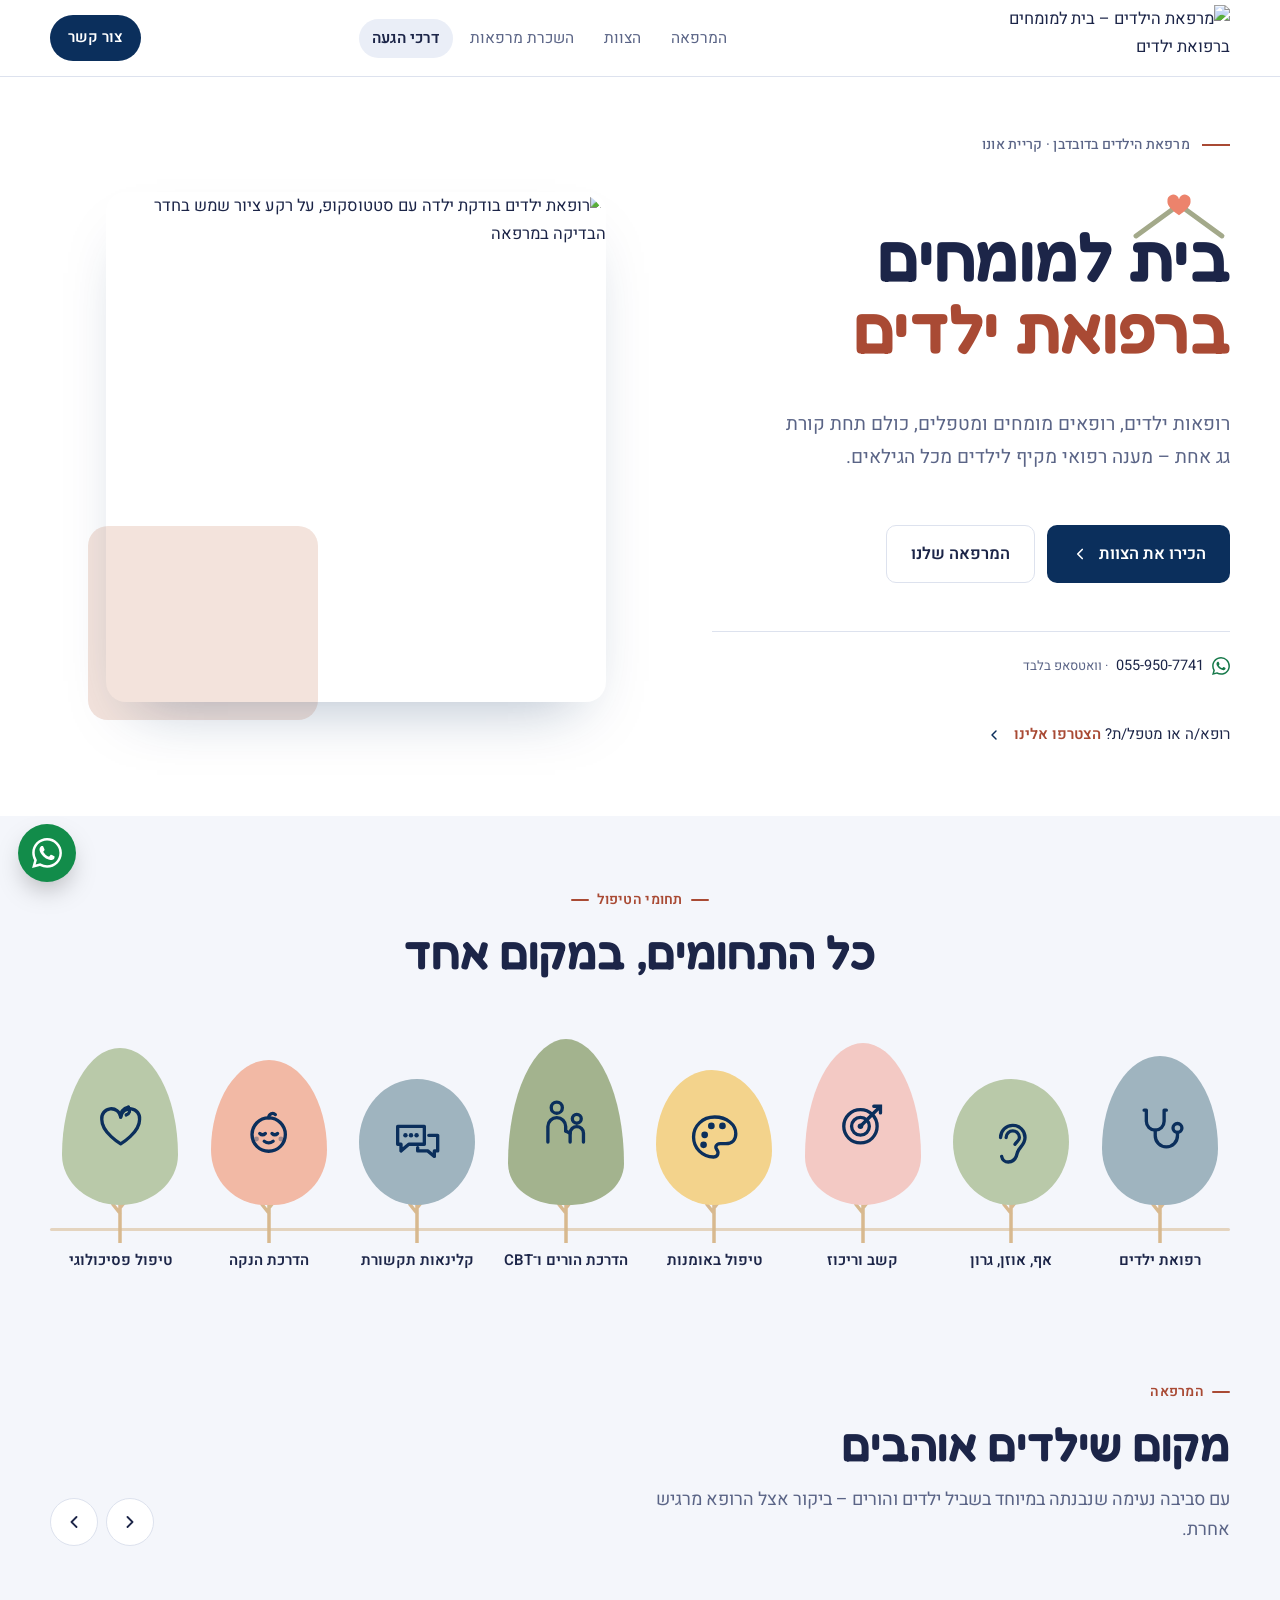
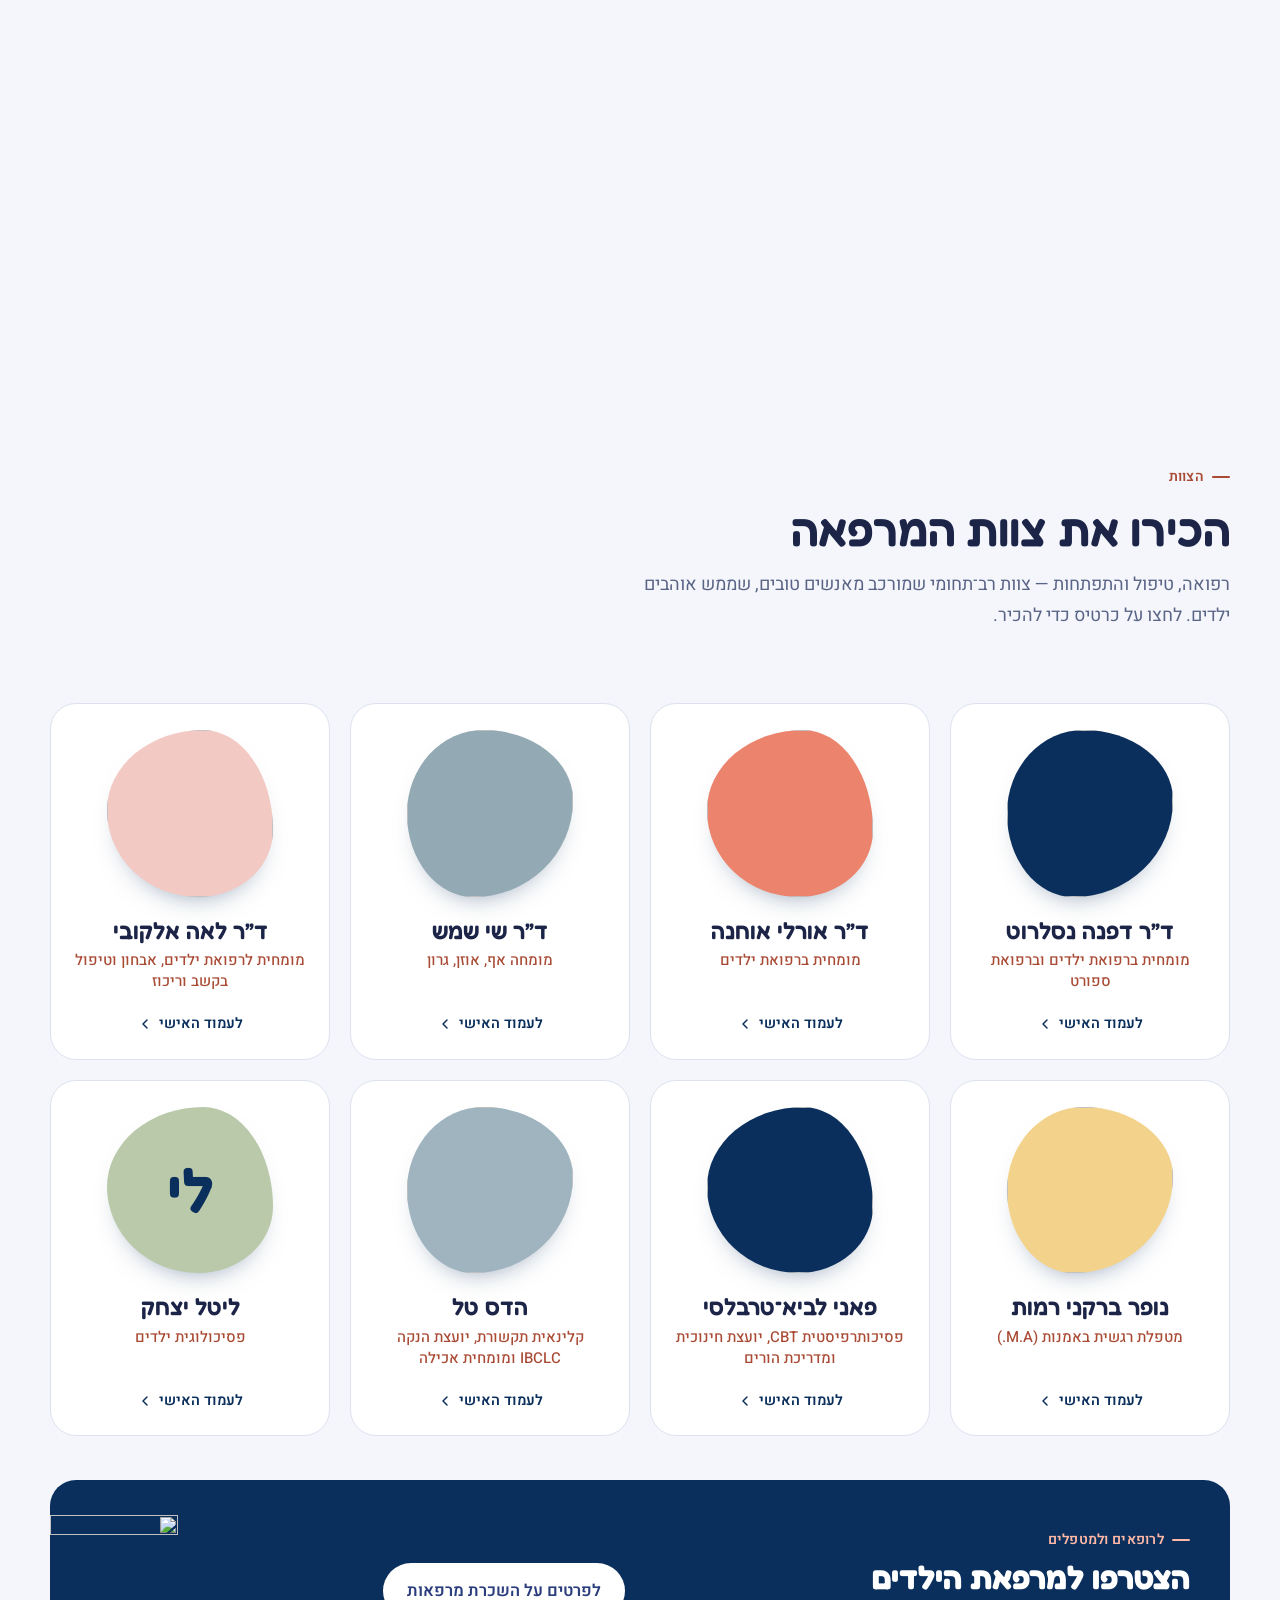
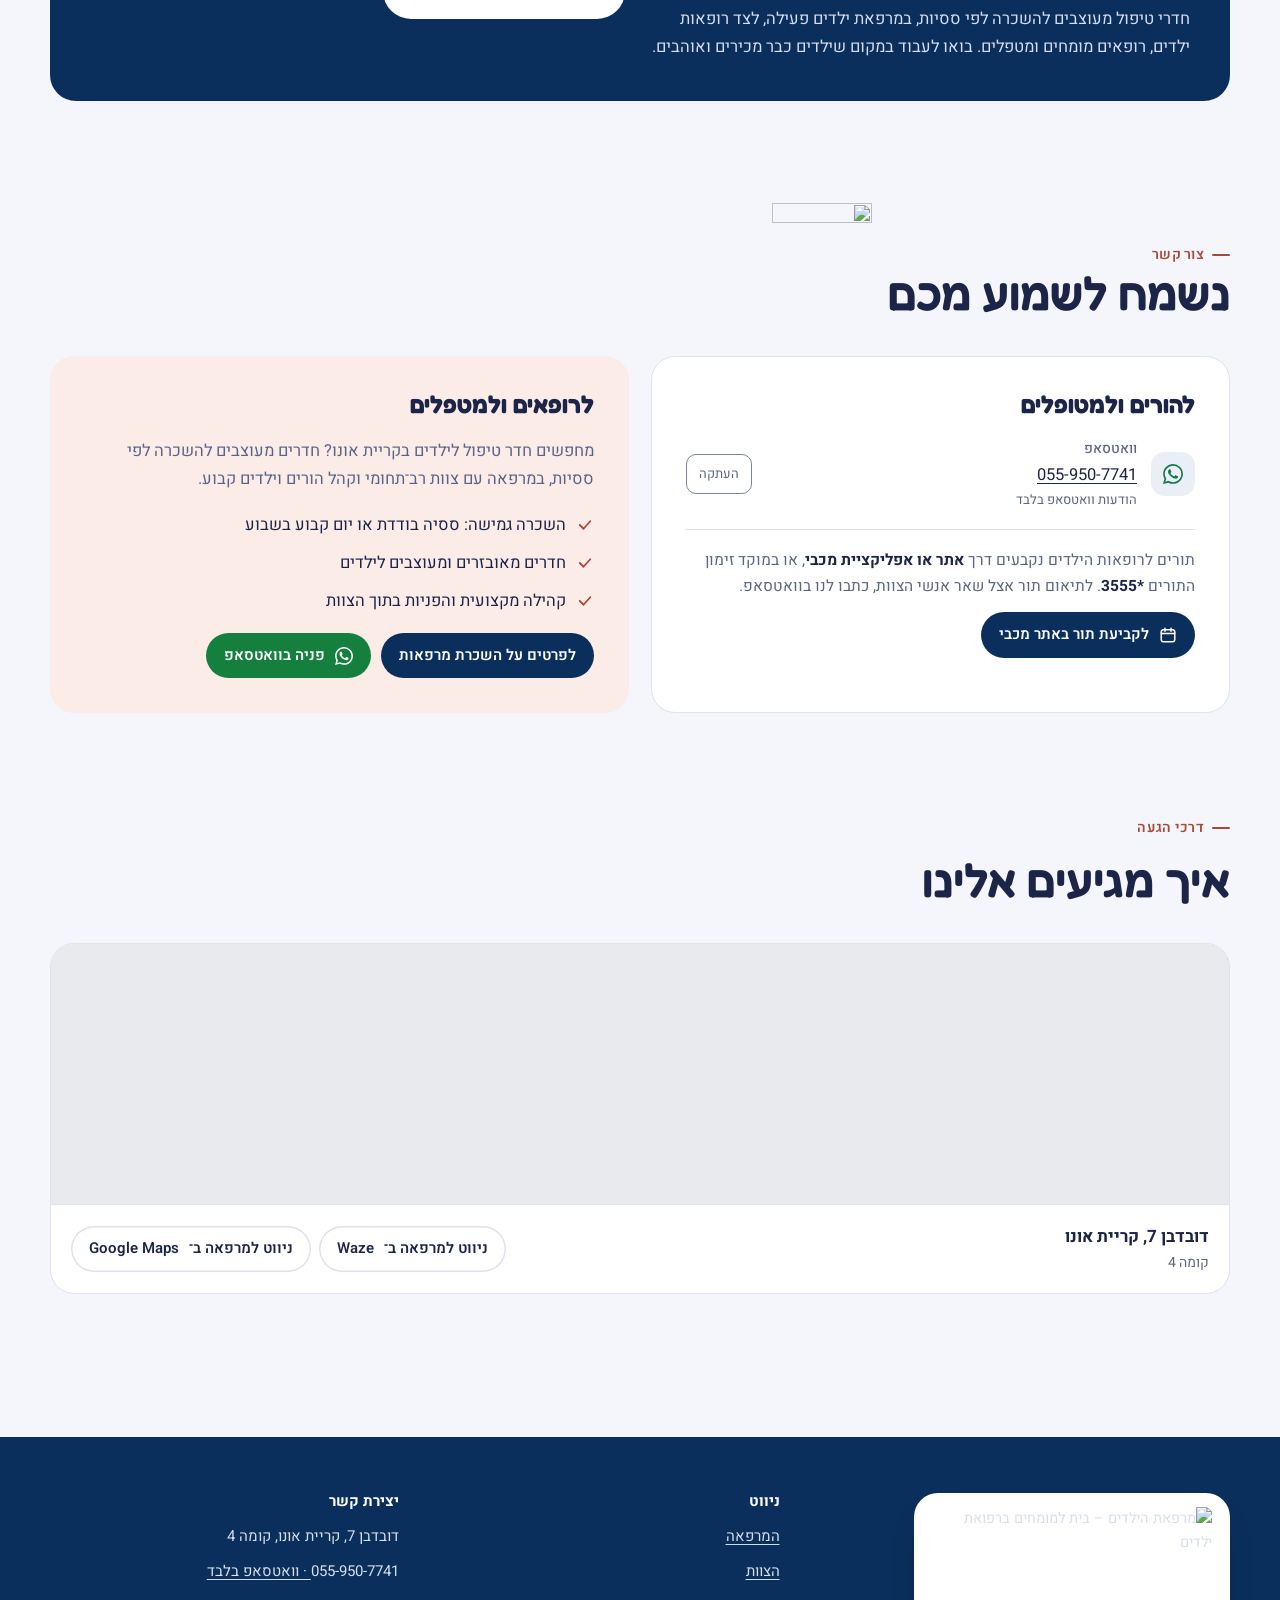
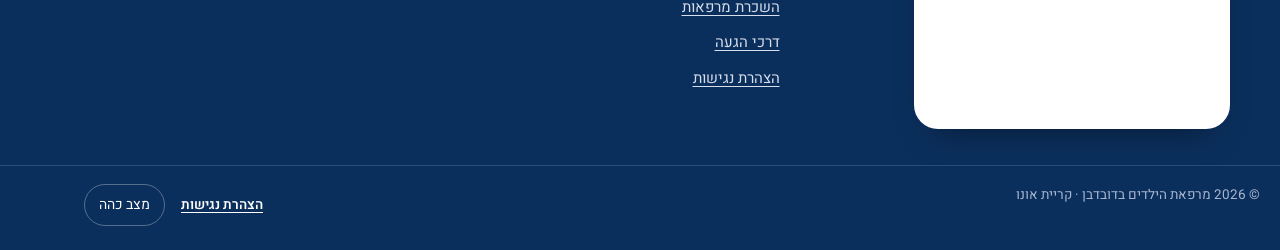
==== docs/index.html @ 9b42fe57 "new dafna bio" ====
<!doctype html>
<html lang="he" dir="rtl">
  <head>
    <meta charset="utf-8" />
    <meta
      name="viewport"
      content="width=device-width, initial-scale=1, viewport-fit=cover"
    />
    <title>מרפאת הילדים בדובדבן | בית למומחים ברפואת ילדים, קריית אונו</title>
    <meta
      name="description"
      content="מרפאת הילדים בדובדבן בקריית אונו: רופאות ילדים, רופאים מומחים ומטפלים תחת קורת גג אחת – רפואת ילדים, אף אוזן גרון, קשב וריכוז, טיפול רגשי, קלינאות תקשורת והדרכת הנקה."
    />
    <link rel="canonical" href="https://www.dudvan-clinic.co.il/" />
    <meta name="robots" content="index, follow" />
    <meta name="theme-color" content="#ffffff" />
    <meta property="og:type" content="website" />
    <meta property="og:locale" content="he_IL" />
    <meta property="og:site_name" content="מרפאת הילדים בדובדבן" />
    <meta
      property="og:title"
      content="מרפאת הילדים בדובדבן | בית למומחים ברפואת ילדים, קריית אונו"
    />
    <meta
      property="og:description"
      content="מרפאת הילדים בדובדבן בקריית אונו: רופאות ילדים, רופאים מומחים ומטפלים תחת קורת גג אחת – רפואת ילדים, אף אוזן גרון, קשב וריכוז, טיפול רגשי, קלינאות תקשורת והדרכת הנקה."
    />
    <meta property="og:url" content="https://www.dudvan-clinic.co.il/" />
    <meta
      property="og:image"
      content="https://www.dudvan-clinic.co.il/og-image.jpg"
    />
    <meta name="twitter:card" content="summary_large_image" />
    <meta
      name="twitter:title"
      content="מרפאת הילדים בדובדבן | בית למומחים ברפואת ילדים, קריית אונו"
    />
    <meta
      name="twitter:description"
      content="מרפאת הילדים בדובדבן בקריית אונו: רופאות ילדים, רופאים מומחים ומטפלים תחת קורת גג אחת – רפואת ילדים, אף אוזן גרון, קשב וריכוז, טיפול רגשי, קלינאות תקשורת והדרכת הנקה."
    />
    <meta
      name="twitter:image"
      content="https://www.dudvan-clinic.co.il/og-image.jpg"
    />
    <link rel="icon" href="/favicon.png" type="image/png" />
    <link rel="icon" href="/favicon-32.png" sizes="32x32" type="image/png" />
    <link rel="apple-touch-icon" href="/apple-touch-icon.png" />
    <link rel="manifest" href="/site.webmanifest" />
    <script>
      window.PAGE = "home";
    </script>
    <script type="application/ld+json">
      {
        "@context": "https://schema.org",
        "@type": "MedicalClinic",
        "@id": "https://www.dudvan-clinic.co.il/#clinic",
        "name": "מרפאת הילדים בדובדבן",
        "alternateName": "מרפאת הילדים – בית למומחים ברפואת ילדים",
        "url": "https://www.dudvan-clinic.co.il/",
        "logo": "https://www.dudvan-clinic.co.il/icon-512.png",
        "image": "https://www.dudvan-clinic.co.il/og-image.jpg",
        "address": {
          "@type": "PostalAddress",
          "streetAddress": "הדובדבן 7, קומה 4",
          "addressLocality": "קריית אונו",
          "addressCountry": "IL"
        },
        "geo": {
          "@type": "GeoCoordinates",
          "latitude": 32.0688675,
          "longitude": 34.8643738
        },
        "medicalSpecialty": ["Pediatric", "Otolaryngologic", "Psychiatric"],
        "description": "מרפאת הילדים בדובדבן בקריית אונו: רופאות ילדים, רופאים מומחים ומטפלים תחת קורת גג אחת – רפואת ילדים, אף אוזן גרון, קשב וריכוז, טיפול רגשי, קלינאות תקשורת והדרכת הנקה.",
        "employee": [
          {
            "@type": "Person",
            "name": "ד״ר דפנה נסלרוט",
            "jobTitle": "מומחית ברפואת ילדים וברפואת ספורט",
            "url": "https://www.dudvan-clinic.co.il/team/dafna/"
          },
          {
            "@type": "Person",
            "name": "ד״ר אורלי אוחנה",
            "jobTitle": "מומחית ברפואת ילדים",
            "url": "https://www.dudvan-clinic.co.il/team/orly/"
          },
          {
            "@type": "Person",
            "name": "ד״ר שי שמש",
            "jobTitle": "מומחה אף, אוזן, גרון",
            "url": "https://www.dudvan-clinic.co.il/team/shai/"
          },
          {
            "@type": "Person",
            "name": "ד״ר לאה אלקובי",
            "jobTitle": "רופאת קשב וריכוז",
            "url": "https://www.dudvan-clinic.co.il/team/leah/"
          },
          {
            "@type": "Person",
            "name": "נופר ברקני רמות",
            "jobTitle": "מטפלת רגשית באמנות (M.A.)",
            "url": "https://www.dudvan-clinic.co.il/team/nofar/"
          },
          {
            "@type": "Person",
            "name": "פאני לביא־טרבלסי",
            "jobTitle": "פסיכותרפיסטית CBT, יועצת חינוכית ומדריכת הורים",
            "url": "https://www.dudvan-clinic.co.il/team/fanny/"
          },
          {
            "@type": "Person",
            "name": "הדס טל",
            "jobTitle": "קלינאית תקשורת ומדריכת הנקה",
            "url": "https://www.dudvan-clinic.co.il/team/tal/"
          },
          {
            "@type": "Person",
            "name": "ליטל יצחק",
            "jobTitle": "פסיכולוגית ילדים",
            "url": "https://www.dudvan-clinic.co.il/team/lital/"
          }
        ]
      }
    </script>
    <style>
      [hidden] {
        display: none !important;
      }
      html {
        -webkit-text-size-adjust: 100%;
      }
    </style>
    <link rel="preconnect" href="https://fonts.googleapis.com" />
    <link rel="preconnect" href="https://fonts.gstatic.com" crossorigin />
    <link
      rel="stylesheet"
      href="https://fonts.googleapis.com/css2?family=Fredoka:wght@500;600;700&family=Heebo:wght@300;400;500;600;700;800&display=swap"
    />
    <style>
      :root {
        --bg: #f4f6fb;
        --bg-2: #eaeef7;
        --surface: #ffffff;
        --ink: #1c2548;
        --muted: #5a6486;
        --line: #dde2ee;
        --navy: #0b2f5c;
        --coral: #ec836c;
        --coral-ink: #a94a34;
        --roof: #a3a98a;
        --cream: #f4edd6;
        --steel: #93aab4;
        --petal: #f6d5cf;
        --petal-2: #fbece8;
        --sage: #b7c9a8;
        --sun: #f3d38c;
        --wood: #d8b98f;
        --branch: #3b3550;
        --btn-bg: #0b2f5c;
        --btn-ink: #ffffff;
        --hdr: rgba(255, 255, 255, 0.96);
        --ok: #2f8a63;
        --ok-bg: #e3f3ec;
        --warn: #b8641d;
        --warn-bg: #fcefe2;
        --crit: #c23b3b;
        --crit-bg: #fbe6e6;
        --wa: #1f9d55;
        --scrim: rgba(20, 26, 54, 0.45);
        --shadow: 0 18px 40px -22px rgba(43, 61, 124, 0.35);
        --display: "Fredoka", "Heebo", "Segoe UI", Arial, sans-serif;
        --body: "Heebo", "Segoe UI", Arial, sans-serif;
        --r: 18px;
      }
      @media (prefers-color-scheme: dark) {
        :root:not([data-theme="light"]) {
          color-scheme: dark;
          --bg: #0f1428;
          --bg-2: #141b36;
          --surface: #18203f;
          --ink: #edf0fa;
          --muted: #a4aecb;
          --line: #29325a;
          --navy: #b4c2f2;
          --coral: #f08f77;
          --coral-ink: #f5a58f;
          --steel: #6f8791;
          --petal: #5a3b45;
          --petal-2: #2a2238;
          --sage: #6c8062;
          --sun: #c9a857;
          --wood: #a88c66;
          --branch: #d9cfe6;
          --btn-bg: #e8765a;
          --btn-ink: #1a1020;
          --hdr: rgba(15, 20, 40, 0.82);
          --ok: #6fd0a4;
          --ok-bg: #16352b;
          --warn: #f0b073;
          --warn-bg: #3a2a18;
          --crit: #f18a8a;
          --crit-bg: #3d1c22;
          --wa: #5fd08f;
          --scrim: rgba(0, 0, 0, 0.6);
          --shadow: 0 18px 40px -22px rgba(0, 0, 0, 0.7);
        }
      }
      :root[data-theme="dark"] {
        color-scheme: dark;
        --bg: #0f1428;
        --bg-2: #141b36;
        --surface: #18203f;
        --ink: #edf0fa;
        --muted: #a4aecb;
        --line: #29325a;
        --navy: #b4c2f2;
        --coral: #f08f77;
        --coral-ink: #f5a58f;
        --steel: #6f8791;
        --petal: #5a3b45;
        --petal-2: #2a2238;
        --sage: #6c8062;
        --sun: #c9a857;
        --wood: #a88c66;
        --branch: #d9cfe6;
        --btn-bg: #e8765a;
        --btn-ink: #1a1020;
        --hdr: rgba(15, 20, 40, 0.82);
        --ok: #6fd0a4;
        --ok-bg: #16352b;
        --warn: #f0b073;
        --warn-bg: #3a2a18;
        --crit: #f18a8a;
        --crit-bg: #3d1c22;
        --wa: #5fd08f;
        --scrim: rgba(0, 0, 0, 0.6);
        --shadow: 0 18px 40px -22px rgba(0, 0, 0, 0.7);
      }
      html {
        scroll-behavior: smooth;
        scroll-padding-top: 110px;
      }
      @media (prefers-reduced-motion: reduce) {
        html {
          scroll-behavior: auto;
        }
        * {
          transition: none !important;
          animation: none !important;
        }
      }
      body {
        background: var(--bg);
        color: var(--ink);
        font-family: var(--body);
        font-size: 16.5px;
        line-height: 1.7;
      }
      body.locked {
        overflow: hidden;
      }
      .site {
        direction: rtl;
        text-align: right;
      }
      a {
        color: inherit;
      }
      h1,
      h2,
      h3,
      h4 {
        font-family: var(--display);
        line-height: 1.15;
        text-wrap: balance;
        margin: 0;
        color: var(--ink);
      }
      h2 {
        font-size: clamp(30px, 4.4vw, 46px);
        font-weight: 600;
      }
      h3 {
        font-size: 22px;
        font-weight: 700;
      }
      p {
        margin: 0;
      }
      button {
        font: inherit;
        color: inherit;
      }
      :focus-visible {
        outline: 3px solid var(--focus);
        outline-offset: 3px;
        border-radius: 6px;
      }
      .wrap {
        max-width: 1180px;
        margin-inline: auto;
        padding-inline: 20px;
      }
      .eyebrow {
        font-size: 14px;
        font-weight: 600;
        color: var(--coral-ink);
        letter-spacing: 0.02em;
        display: inline-flex;
        align-items: center;
        gap: 8px;
      }
      .eyebrow::before {
        content: "";
        width: 18px;
        height: 2px;
        background: currentColor;
        border-radius: 2px;
      }
      .lede {
        color: var(--muted);
        font-size: 18px;
        max-width: 60ch;
      }
      section {
        padding-block: clamp(60px, 8vw, 104px);
      }
      .sec-head {
        display: grid;
        gap: 14px;
        margin-bottom: 36px;
        max-width: 720px;
      }
      .ltr {
        direction: ltr;
        unicode-bidi: isolate;
        display: inline-block;
      }

      /* buttons */
      .btn {
        display: inline-flex;
        align-items: center;
        justify-content: center;
        gap: 10px;
        background: var(--btn-bg);
        color: var(--btn-ink);
        text-decoration: none;
        padding: 14px 24px;
        border-radius: 999px;
        border: 0;
        font-weight: 600;
        cursor: pointer;
        transition:
          transform 0.2s,
          box-shadow 0.2s,
          background 0.2s;
      }
      .btn:hover {
        transform: translateY(-2px);
        box-shadow: var(--shadow);
      }
      .btn-ghost {
        background: transparent;
        color: var(--ink);
        box-shadow: inset 0 0 0 1.5px var(--line);
      }
      .btn-ghost:hover {
        box-shadow: inset 0 0 0 1.5px var(--steel);
      }
      .btn-wa {
        background: var(--wa);
        color: #fff;
      }
      :root[data-theme="dark"] .btn-wa {
        color: #0c2016;
      }
      @media (prefers-color-scheme: dark) {
        :root:not([data-theme="light"]) .btn-wa {
          color: #0c2016;
        }
      }
      .btn-sm {
        padding: 10px 18px;
        font-size: 15px;
      }
      .btn svg {
        width: 18px;
        height: 18px;
        flex: none;
      }

      /* header */
      .hdr {
        position: sticky;
        top: env(safe-area-inset-top, 0px);
        z-index: 50;
        background: var(--hdr);
        backdrop-filter: saturate(1.4) blur(14px);
        -webkit-backdrop-filter: saturate(1.4) blur(14px);
        border-bottom: 1px solid var(--line);
        transition: box-shadow 0.3s;
      }
      .hdr.scrolled {
        box-shadow: 0 10px 30px -20px rgba(20, 30, 70, 0.35);
      }
      .hdr-row {
        display: flex;
        align-items: center;
        justify-content: space-between;
        gap: 24px;
        min-height: 76px;
        transition: min-height 0.3s;
      }
      .hdr.scrolled .hdr-row {
        min-height: 64px;
      }
      .brand {
        display: flex;
        align-items: center;
        gap: 12px;
        text-decoration: none;
      }
      .brand svg {
        width: 52px;
        height: 52px;
        flex: none;
        transition: transform 0.4s;
      }
      .brand:hover svg {
        transform: rotate(-8deg) scale(1.06);
      }
      .brand b {
        display: block;
        font-family: var(--display);
        font-size: 21px;
        font-weight: 700;
        line-height: 1.1;
      }
      .brand small {
        display: block;
        font-size: 13px;
        color: var(--coral-ink);
        font-weight: 500;
      }
      .nav {
        display: flex;
        gap: 4px;
      }
      .nav a {
        text-decoration: none;
        font-size: 15.5px;
        padding: 8px 13px;
        border-radius: 999px;
        color: var(--muted);
        transition:
          color 0.2s,
          background 0.2s;
      }
      .nav a:hover,
      .nav a.active {
        color: var(--ink);
        background: var(--bg-2);
      }
      .hdr-actions {
        display: flex;
        align-items: center;
        gap: 10px;
      }
      .burger {
        display: none;
        width: 46px;
        height: 46px;
        border-radius: 14px;
        border: 1px solid var(--line);
        background: var(--surface);
        cursor: pointer;
        place-items: center;
        color: var(--ink);
        padding: 0;
      }
      .burger i {
        display: block;
        width: 20px;
        height: 2px;
        background: currentColor;
        border-radius: 2px;
        transition:
          transform 0.3s,
          opacity 0.3s;
      }
      .burger i + i {
        margin-top: 5px;
      }
      .burger[aria-expanded="true"] i:nth-child(1) {
        transform: translateY(7px) rotate(45deg);
      }
      .burger[aria-expanded="true"] i:nth-child(2) {
        opacity: 0;
      }
      .burger[aria-expanded="true"] i:nth-child(3) {
        transform: translateY(-7px) rotate(-45deg);
      }
      .hdr-addr {
        display: none;
      }
      @media (max-width: 900px) {
        .hdr-row,
        .hdr.scrolled .hdr-row {
          min-height: 64px;
          gap: 12px;
        }
        .hdr-actions .btn {
          display: none;
        }
        .burger {
          display: grid;
        }
        .brand b {
          font-size: 19px;
        }
        .brand svg {
          width: 38px;
          height: 38px;
        }
        .hdr-addr {
          display: flex;
          justify-content: center;
          align-items: center;
          gap: 6px;
          font-size: 14px;
          color: var(--muted);
          text-decoration: none;
          padding-block: 0 10px;
        }
        .hdr-addr svg {
          width: 14px;
          height: 14px;
          color: var(--coral);
        }
        .nav {
          position: absolute;
          inset-inline: 12px;
          top: calc(100% + 8px);
          flex-direction: column;
          background: var(--surface);
          border: 1px solid var(--line);
          border-radius: var(--r);
          padding: 10px;
          box-shadow: var(--shadow);
          opacity: 0;
          transform: translateY(-8px);
          pointer-events: none;
          transition:
            opacity 0.25s,
            transform 0.25s;
        }
        .nav.open {
          opacity: 1;
          transform: none;
          pointer-events: auto;
        }
        .nav a {
          font-size: 17px;
          padding: 12px 14px;
          border-radius: 12px;
        }
        .nav .nav-cta {
          display: flex;
          margin-top: 6px;
          background: var(--btn-bg);
          color: var(--btn-ink);
          justify-content: center;
          font-weight: 600;
        }
      }
      .nav-cta {
        display: none;
      }

      /* hero */
      .hero {
        padding-block: clamp(36px, 6vw, 72px) clamp(36px, 5vw, 64px);
      }
      .hero-grid {
        display: grid;
        grid-template-columns: 1.05fr 1fr;
        align-items: center;
        gap: clamp(24px, 5vw, 64px);
      }
      .hero-kicker {
        font-size: 17px;
        font-weight: 600;
        color: var(--navy);
        display: flex;
        align-items: center;
        gap: 10px;
        flex-wrap: wrap;
      }
      .hero h1 {
        font-size: clamp(44px, 5.8vw, 74px);
        font-weight: 600;
        letter-spacing: -0.01em;
        line-height: 1.05;
      }
      .hero h1 em {
        font-style: normal;
        color: var(--coral);
        position: relative;
        white-space: nowrap;
      }
      .hero h1 em::after {
        content: "";
        position: absolute;
        inset-inline: 0;
        bottom: 0.06em;
        height: 0.12em;
        background: var(--petal);
        z-index: -1;
        border-radius: 4px;
      }
      .hero-copy {
        display: grid;
        gap: 22px;
        position: relative;
        z-index: 1;
      }
      .hero-ctas {
        display: flex;
        flex-wrap: wrap;
        gap: 12px;
      }
      .status {
        display: inline-flex;
        align-items: center;
        gap: 10px;
        font-size: 15px;
        padding: 8px 16px;
        border-radius: 999px;
        background: var(--surface);
        border: 1px solid var(--line);
        width: max-content;
        max-width: 100%;
      }
      .dot {
        width: 9px;
        height: 9px;
        border-radius: 50%;
        background: var(--muted);
        flex: none;
      }
      .status.open .dot {
        background: var(--ok);
        animation: pulse 2s infinite;
      }
      .status.closed .dot {
        background: var(--warn);
      }
      @keyframes pulse {
        0% {
          box-shadow: 0 0 0 0 color-mix(in srgb, var(--ok) 55%, transparent);
        }
        100% {
          box-shadow: 0 0 0 10px transparent;
        }
      }
      .quick {
        display: flex;
        flex-wrap: wrap;
        gap: 10px;
        align-items: center;
        font-size: 14.5px;
        color: var(--muted);
      }
      .qbtn {
        display: inline-flex;
        align-items: center;
        gap: 8px;
        text-decoration: none;
        padding: 8px 14px;
        border-radius: 999px;
        border: 1px solid var(--line);
        background: var(--surface);
        color: var(--ink);
        font-size: 14.5px;
        transition:
          border-color 0.2s,
          transform 0.2s;
      }
      .qbtn:hover {
        border-color: var(--steel);
        transform: translateY(-1px);
      }
      .qbtn svg {
        width: 18px;
        height: 18px;
      }
      .qbtn.wa svg {
        color: var(--wa);
      }
      .qbtn.mail svg {
        color: var(--coral);
      }
      .hero-art {
        position: relative;
        aspect-ratio: 1/1;
        max-width: 100%;
        width: 100%;
      }
      .hero-art canvas {
        width: 100%;
        height: 100%;
        display: block;
        cursor: pointer;
        touch-action: pan-y;
      }
      .float {
        position: absolute;
        background: var(--surface);
        border: 1px solid var(--line);
        border-radius: 16px;
        padding: 12px 16px;
        box-shadow: var(--shadow);
        font-size: 14px;
        line-height: 1.4;
        display: flex;
        gap: 10px;
        align-items: center;
        pointer-events: none;
      }
      .float b {
        display: block;
        font-size: 15px;
      }
      .float .ic {
        width: 34px;
        height: 34px;
        border-radius: 10px;
        display: grid;
        place-items: center;
        background: var(--petal-2);
        color: var(--coral-ink);
        flex: none;
        font-family: var(--display);
        font-weight: 900;
        font-size: 18px;
      }
      .float.f1 {
        bottom: 9%;
        right: 0;
      }
      .float.f2 {
        top: 10%;
        left: 0;
      }
      .art-hint {
        position: absolute;
        bottom: -6px;
        left: 50%;
        transform: translateX(-50%);
        font-size: 12.5px;
        color: var(--muted);
        white-space: nowrap;
      }
      @media (max-width: 900px) {
        .hero-grid {
          grid-template-columns: 1fr;
        }
        .hero-art {
          max-width: 460px;
          margin-inline: auto;
        }
      }

      /* disciplines ribbon */

      /* gallery */
      .gal-head {
        display: flex;
        justify-content: space-between;
        align-items: end;
        gap: 20px;
        flex-wrap: wrap;
        margin-bottom: 28px;
      }
      .gal-head .sec-head {
        margin: 0;
      }
      .gal-nav {
        display: flex;
        gap: 8px;
      }
      .gal-nav button {
        width: 48px;
        height: 48px;
        border-radius: 50%;
        border: 1px solid var(--line);
        background: var(--surface);
        cursor: pointer;
        display: grid;
        place-items: center;
        transition:
          border-color 0.2s,
          transform 0.2s;
      }
      .gal-nav button:hover {
        border-color: var(--steel);
        transform: scale(1.05);
      }
      .gal-nav svg {
        width: 20px;
        height: 20px;
      }
      .gallery {
        display: flex;
        gap: 16px;
        overflow-x: auto;
        scroll-snap-type: x mandatory;
        padding-bottom: 12px;
        scrollbar-width: thin;
      }
      .shot {
        all: unset;
        box-sizing: border-box;
        cursor: zoom-in;
        flex: none;
        scroll-snap-align: start;
        height: clamp(250px, 32vw, 380px);
        border-radius: 22px;
        overflow: hidden;
        position: relative;
        max-width: 88vw;
        background: var(--bg-2);
      }
      .shot img {
        height: 100%;
        width: auto;
        max-width: none;
        display: block;
        transition: transform 0.6s cubic-bezier(0.2, 0.8, 0.2, 1);
      }
      .shot:hover img {
        transform: scale(1.04);
      }
      .shot:focus-visible {
        outline: 3px solid var(--focus);
        outline-offset: 3px;
      }
      .shot .cap {
        position: absolute;
        bottom: 14px;
        right: 14px;
        background: var(--surface);
        color: var(--ink);
        border-radius: 999px;
        padding: 6px 14px;
        font-size: 14px;
        font-weight: 500;
        box-shadow: var(--shadow);
      }
      .lb {
        position: fixed;
        inset: 0;
        z-index: 120;
        background: rgba(12, 16, 34, 0.9);
        display: grid;
        grid-template-rows: 1fr auto;
        place-items: center;
        padding: calc(20px + env(safe-area-inset-top, 0px)) 16px
          calc(20px + env(safe-area-inset-bottom, 0px));
        opacity: 0;
        pointer-events: none;
        transition: opacity 0.3s;
        direction: rtl;
      }
      .lb.show {
        opacity: 1;
        pointer-events: auto;
      }
      .lb img {
        max-width: min(1200px, 100%);
        max-height: 78vh;
        border-radius: 18px;
        object-fit: contain;
        box-shadow: 0 30px 80px rgba(0, 0, 0, 0.5);
      }
      .lb-bar {
        display: flex;
        gap: 14px;
        align-items: center;
        color: #fff;
        margin-top: 14px;
      }
      .lb-bar span {
        min-width: 150px;
        text-align: center;
        font-size: 15px;
      }
      .lb button {
        width: 46px;
        height: 46px;
        border-radius: 50%;
        border: 1px solid rgba(255, 255, 255, 0.3);
        background: rgba(255, 255, 255, 0.1);
        color: #fff;
        cursor: pointer;
        display: grid;
        place-items: center;
      }
      .lb button svg {
        width: 20px;
        height: 20px;
      }
      .lb .lb-x {
        position: absolute;
        top: calc(16px + env(safe-area-inset-top, 0px));
        left: 16px;
      }
      .grove {
        position: absolute;
        pointer-events: none;
        opacity: 0.9;
      }
      .join .grove {
        position: absolute;
        width: 210px;
        height: 140px;
        left: 150px;
        bottom: -8px;
        opacity: 0.95;
        z-index: 0;
      }
      @media (max-width: 900px) {
        .join .grove {
          display: none;
        }
      }
      .d-top .avatar {
        width: 120px !important;
        height: 120px !important;
      }
      /* team */
      .team-block + .team-block {
        margin-top: 44px;
      }
      .team-block h3 {
        font-size: 24px;
        margin-bottom: 18px;
        display: flex;
        align-items: center;
        gap: 12px;
      }
      .team-block h3 small {
        font-family: var(--body);
        font-size: 14px;
        color: var(--muted);
        font-weight: 400;
      }
      .team-grid {
        display: grid;
        grid-template-columns: repeat(4, 1fr);
        gap: 18px;
      }
      .card {
        all: unset;
        box-sizing: border-box;
        cursor: pointer;
        background: var(--surface);
        border: 1px solid var(--line);
        border-radius: 24px;
        padding: 24px 22px 20px;
        display: grid;
        grid-template-rows: auto auto auto 1fr auto;
        gap: 6px;
        transition:
          transform 0.25s,
          box-shadow 0.25s,
          border-color 0.25s;
        position: relative;
        overflow: hidden;
      }
      .card::before {
        content: "";
        position: absolute;
        width: 150px;
        height: 150px;
        top: -70px;
        left: -60px;
        background: var(--petal-2);
        border-radius: 44% 56% 60% 40%/50% 45% 55% 50%;
        transition: transform 0.5s;
      }
      .card:hover {
        transform: translateY(-4px);
        box-shadow: var(--shadow);
        border-color: color-mix(in srgb, var(--steel) 60%, var(--line));
      }
      .card:hover::before {
        transform: scale(1.25) rotate(20deg);
      }
      .card:focus-visible {
        outline: 3px solid var(--focus);
        outline-offset: 3px;
      }
      .card > * {
        position: relative;
      }
      .card.hl {
        border-color: var(--coral);
        box-shadow: 0 0 0 3px color-mix(in srgb, var(--coral) 25%, transparent);
      }
      .avatar {
        width: 96px;
        height: 96px;
        display: grid;
        place-items: center;
        font-family: var(--display);
        font-size: 32px;
        font-weight: 700;
        color: #fff;
        background: var(--c, var(--navy));
        border-radius: 46% 54% 60% 40%/50% 42% 58% 50%;
        margin-bottom: 10px;
        overflow: hidden;
      }
      .avatar img {
        width: 100%;
        height: 100%;
        object-fit: cover;
      }
      .card:nth-child(2n) .avatar {
        border-radius: 58% 42% 45% 55%/48% 60% 40% 52%;
      }
      .card .nm {
        font-family: var(--display);
        font-size: 21px;
        font-weight: 700;
        line-height: 1.2;
      }
      .card .ttl {
        color: var(--coral-ink);
        font-size: 14.5px;
        font-weight: 500;
        line-height: 1.35;
      }
      .card .tz {
        color: var(--muted);
        font-size: 14.5px;
        line-height: 1.55;
        margin-top: 6px;
      }
      .card .more {
        margin-top: 14px;
        display: flex;
        align-items: center;
        gap: 6px;
        font-size: 14.5px;
        font-weight: 600;
        color: var(--navy);
      }
      .card .more svg {
        width: 16px;
        height: 16px;
        transition: transform 0.2s;
      }
      .card:hover .more svg {
        transform: translateX(-4px);
      }
      @media (max-width: 1000px) {
        .team-grid {
          grid-template-columns: repeat(2, 1fr);
        }
      }
      @media (max-width: 520px) {
        .team-grid {
          grid-template-columns: 1fr;
        }
        .card {
          grid-template-columns: auto 1fr;
          grid-template-rows: none;
          column-gap: 16px;
          align-items: center;
        }
        .card .avatar {
          grid-row: span 3;
          margin: 0;
          width: 68px;
          height: 68px;
          font-size: 26px;
        }
        .card .tz,
        .card .more {
          grid-column: 1/-1;
        }
      }
      .join {
        margin-top: 44px;
        display: grid;
        grid-template-columns: 1fr auto;
        padding-inline-end: clamp(24px, 26vw, 380px) !important;
        gap: 24px;
        align-items: center;
        background: var(--navy);
        color: #fff;
        border-radius: 26px;
        padding: clamp(24px, 4vw, 40px);
        position: relative;
        overflow: hidden;
      }
      :root[data-theme="dark"] .join {
        background: #223063;
      }
      @media (prefers-color-scheme: dark) {
        :root:not([data-theme="light"]) .join {
          background: #223063;
        }
      }
      .join::after {
        content: "";
        position: absolute;
        width: 280px;
        height: 280px;
        left: -90px;
        bottom: -150px;
        background: #e8765a;
        opacity: 0.5;
        border-radius: 42% 58% 63% 37%/45% 40% 60% 55%;
      }
      .join > * {
        position: relative;
        z-index: 1;
      }
      .join h3 {
        color: #fff;
        font-size: clamp(24px, 3vw, 32px);
      }
      .join p {
        color: #d6dcf2;
        max-width: 62ch;
        margin-top: 8px;
      }
      .join .btn {
        background: #fff;
        color: #2b3d7c;
      }
      @media (max-width: 900px) {
        .join {
          padding-inline-end: clamp(24px, 4vw, 40px) !important;
        }
      }
      @media (max-width: 700px) {
        .join {
          grid-template-columns: 1fr;
        }
        .join .btn {
          justify-self: start;
        }
      }

      /* finder */
      .finder {
        background: var(--bg-2);
      }
      .fgrid {
        display: grid;
        grid-template-columns: 1fr 1.1fr;
        gap: 28px;
        align-items: start;
      }
      .chips {
        display: flex;
        flex-wrap: wrap;
        gap: 10px;
      }
      .chip {
        cursor: pointer;
        border: 1px solid var(--line);
        background: var(--surface);
        padding: 10px 16px;
        border-radius: 999px;
        transition:
          border-color 0.2s,
          background 0.2s,
          transform 0.2s;
        font-size: 15px;
      }
      .chip:hover {
        border-color: var(--steel);
        transform: translateY(-1px);
      }
      .chip[aria-pressed="true"] {
        background: var(--btn-bg);
        color: var(--btn-ink);
        border-color: transparent;
      }
      .fres {
        background: var(--surface);
        border: 1px solid var(--line);
        border-radius: 24px;
        padding: 26px;
        display: grid;
        gap: 16px;
      }
      .fres h3 {
        font-size: 26px;
      }
      .fres > p {
        color: var(--muted);
      }
      .mini {
        all: unset;
        box-sizing: border-box;
        cursor: pointer;
        display: grid;
        grid-template-columns: auto 1fr auto;
        gap: 14px;
        align-items: center;
        padding: 12px 14px;
        border-radius: 16px;
        border: 1px solid var(--line);
        transition:
          border-color 0.2s,
          background 0.2s;
      }
      .mini:hover {
        border-color: var(--steel);
        background: var(--bg);
      }
      .mini:focus-visible {
        outline: 3px solid var(--focus);
      }
      .mini .avatar {
        width: 48px;
        height: 48px;
        font-size: 20px;
        margin: 0;
      }
      .mini b {
        display: block;
        font-size: 16px;
      }
      .mini span {
        font-size: 14px;
        color: var(--muted);
      }
      .mini svg.go {
        width: 18px;
        height: 18px;
        color: var(--navy);
      }
      .fnote {
        font-size: 13.5px;
        color: var(--muted);
        border-top: 1px solid var(--line);
        padding-top: 12px;
      }
      @media (max-width: 900px) {
        .fgrid {
          grid-template-columns: 1fr;
        }
      }

      /* contact */
      .cgrid {
        display: grid;
        grid-template-columns: 1fr 1.25fr;
        gap: 22px;
        align-items: stretch;
      }
      .panel {
        background: var(--surface);
        border: 1px solid var(--line);
        border-radius: 24px;
        padding: clamp(22px, 3.5vw, 34px);
        display: grid;
        gap: 18px;
        align-content: start;
      }
      .panel h3 {
        font-size: 24px;
      }
      .crow {
        display: grid;
        grid-template-columns: 44px 1fr auto;
        gap: 14px;
        align-items: center;
      }
      .crow .ic {
        width: 44px;
        height: 44px;
        border-radius: 14px;
        display: grid;
        place-items: center;
        background: var(--bg-2);
        color: var(--coral-ink);
      }
      .crow .ic svg {
        width: 20px;
        height: 20px;
      }
      .crow .ic.wa {
        color: var(--wa);
      }
      .crow b {
        display: block;
        font-size: 14px;
        color: var(--muted);
        font-weight: 500;
      }
      .crow span.v {
        font-size: 16.5px;
        font-weight: 600;
      }
      .crow small {
        display: block;
        font-size: 13px;
        color: var(--muted);
      }
      .copy {
        cursor: pointer;
        border: 1px solid var(--line);
        background: transparent;
        border-radius: 10px;
        padding: 6px 10px;
        font-size: 13px;
        color: var(--muted);
        transition:
          border-color 0.2s,
          color 0.2s;
      }
      .copy:hover {
        border-color: var(--steel);
        color: var(--ink);
      }
      .copy.done {
        color: var(--ok);
        border-color: var(--ok);
      }
      .booking {
        border-top: 1px solid var(--line);
        padding-top: 18px;
        display: grid;
        gap: 12px;
      }
      .booking p {
        color: var(--muted);
        font-size: 15.5px;
      }
      .booking strong {
        color: var(--ink);
      }
      .hours {
        display: grid;
        margin: 0;
        font-variant-numeric: tabular-nums;
      }
      .hours div {
        display: flex;
        justify-content: space-between;
        gap: 16px;
        padding: 11px 14px;
        border-radius: 12px;
        font-size: 16px;
      }
      .hours div:nth-child(odd) {
        background: var(--bg);
      }
      .hours div.today {
        background: var(--petal-2);
        color: var(--coral-ink);
        font-weight: 600;
      }
      .hours div.closed {
        color: var(--muted);
      }
      .hours dt,
      .hours dd {
        margin: 0;
      }
      .hours dd {
        direction: ltr;
      }
      .map {
        padding: 0;
        overflow: hidden;
        gap: 0;
        display: flex;
        flex-direction: column;
      }
      .map-frame {
        position: relative;
        flex: 1;
        min-height: 340px;
        background: var(--bg-2);
      }
      .map-frame iframe,
      .map-frame .map-fallback {
        position: absolute;
        inset: 0;
        width: 100%;
        height: 100%;
        border: 0;
        display: block;
      }
      .map-frame iframe {
        z-index: 1;
        background: var(--bg-2);
      }
      .map-bar {
        display: flex;
        flex-wrap: wrap;
        gap: 12px;
        align-items: center;
        justify-content: space-between;
        padding: 18px 20px;
        border-top: 1px solid var(--line);
      }
      .map-bar b {
        display: block;
        font-size: 17px;
      }
      .map-bar small {
        color: var(--muted);
        font-size: 14px;
      }
      .map-bar .links {
        display: flex;
        gap: 8px;
        flex-wrap: wrap;
      }
      form.panel {
        gap: 14px;
      }
      .row2 {
        display: grid;
        grid-template-columns: 1fr 1fr;
        gap: 14px;
      }
      label {
        display: grid;
        gap: 6px;
        font-size: 14px;
        font-weight: 500;
        color: var(--muted);
      }
      input,
      textarea,
      select {
        font: inherit;
        font-size: 16px;
        color: var(--ink);
        background: var(--bg);
        border: 1px solid var(--line);
        border-radius: 12px;
        padding: 12px 14px;
        transition:
          border-color 0.2s,
          box-shadow 0.2s;
        width: 100%;
        box-sizing: border-box;
      }
      input:focus,
      textarea:focus,
      select:focus {
        border-color: var(--steel);
        box-shadow: 0 0 0 4px color-mix(in srgb, var(--steel) 25%, transparent);
      }
      textarea {
        min-height: 110px;
        resize: vertical;
      }
      .form-msg {
        font-size: 14.5px;
        padding: 12px 14px;
        border-radius: 12px;
        background: var(--ok-bg);
        color: var(--ok);
      }
      .form-msg.err {
        background: var(--crit-bg);
        color: var(--crit);
      }
      @media (max-width: 900px) {
        .cgrid {
          grid-template-columns: 1fr;
        }
      }
      @media (max-width: 460px) {
        .row2 {
          grid-template-columns: 1fr;
        }
        .crow {
          grid-template-columns: 40px 1fr;
        }
        .crow .copy {
          grid-column: 2;
          justify-self: start;
        }
      }

      [hidden] {
        display: none !important;
      }
      .muted {
        color: var(--muted);
      }
      /* hero extras */
      .qbtn em {
        font-style: normal;
        font-size: 12.5px;
        color: var(--wa);
        background: color-mix(in srgb, var(--wa) 12%, transparent);
        padding: 2px 8px;
        border-radius: 999px;
      }
      .qbtn.cal svg {
        color: var(--navy);
      }
      .pro-link {
        display: flex;
        align-items: center;
        gap: 12px;
        text-decoration: none;
        padding: 14px 18px;
        border-radius: 18px;
        background: var(--petal-2);
        color: var(--ink);
        width: max-content;
        max-width: 100%;
        transition: transform 0.2s;
      }
      .pro-link:hover {
        transform: translateY(-2px);
      }
      .pro-link svg {
        width: 22px;
        height: 22px;
        color: var(--coral-ink);
        flex: none;
      }
      .pro-link svg.go {
        width: 16px;
        height: 16px;
        color: var(--navy);
      }
      .pro-link b {
        color: var(--coral-ink);
        font-weight: 600;
      }
      a.card {
        color: var(--ink);
        text-decoration: none;
      }
      .join .eyebrow::before {
        background: #ffb9a6;
      }
      .pro-panel {
        background: var(--petal-2);
        border-color: transparent;
      }
      .pro-panel p {
        color: var(--muted);
      }
      .ticks {
        list-style: none;
        margin: 0;
        padding: 0;
        display: grid;
        gap: 10px;
      }
      .ticks li {
        display: flex;
        gap: 10px;
        align-items: center;
      }
      .ticks svg {
        width: 18px;
        height: 18px;
        color: var(--coral-ink);
        flex: none;
      }
      .d-actions {
        display: flex;
        flex-wrap: wrap;
        gap: 10px;
      }
      @media (min-width: 901px) {
        .cgrid {
          grid-template-columns: 1fr 1fr !important;
        }
      }
      .map-frame {
        min-height: 420px;
      }
      .foot-nav {
        display: flex;
        gap: 18px;
      }
      .foot-nav a {
        text-decoration: none;
        color: var(--muted);
      }
      .foot-nav a:hover {
        color: var(--ink);
      }
      footer .foot {
        flex-wrap: wrap;
      }
      /* sub-pages */
      .view-top {
        padding-block: 26px 0;
      }
      .back {
        display: inline-flex;
        align-items: center;
        gap: 8px;
        text-decoration: none;
        color: var(--muted);
        font-weight: 500;
        padding: 8px 14px 8px 16px;
        border-radius: 999px;
        border: 1px solid var(--line);
        background: var(--surface);
      }
      .back:hover {
        color: var(--ink);
        border-color: var(--steel);
      }
      .back svg {
        width: 16px;
        height: 16px;
        transform: scaleX(-1);
      }
      .prof-sec {
        padding-block: 28px 40px;
      }
      .prof {
        display: grid;
        grid-template-columns: minmax(260px, 360px) 1fr;
        gap: clamp(28px, 5vw, 64px);
        align-items: start;
      }
      .prof-side {
        position: sticky;
        top: 110px;
        display: grid;
        gap: 18px;
      }
      .prof-photo {
        aspect-ratio: 1/1;
        max-width: 100%;
        border-radius: 46% 54% 60% 40%/50% 42% 58% 50%;
        overflow: hidden;
        background: var(--c);
        display: grid;
        place-items: center;
        color: #fff;
        font-family: var(--display);
        font-size: 110px;
        font-weight: 600;
        box-shadow: var(--shadow);
      }
      .prof-photo img {
        width: 100%;
        height: 100%;
        object-fit: cover;
      }
      .prof-book {
        gap: 14px;
      }
      .prof-book .btn {
        justify-self: start;
      }
      .prof-main {
        display: grid;
        gap: 26px;
        min-width: 0;
      }
      .prof-main h1 {
        font-size: clamp(38px, 5vw, 58px);
        font-weight: 600;
        margin-top: 8px;
      }
      .p-ttl {
        color: var(--coral-ink);
        font-size: 20px;
        font-weight: 500;
        margin-top: 6px;
      }
      .p-lede {
        font-size: 20px;
        color: var(--ink);
        max-width: 56ch;
        line-height: 1.6;
      }
      .prof-main h4 {
        font-family: var(--body);
        font-size: 14px;
        font-weight: 600;
        color: var(--muted);
        margin-bottom: 10px;
      }
      .prof-main p {
        max-width: 64ch;
      }
      .tags {
        display: flex;
        flex-wrap: wrap;
        gap: 8px;
      }
      .tag {
        font-size: 15px;
        padding: 7px 14px;
        border-radius: 999px;
        background: var(--surface);
        border: 1px solid var(--line);
        color: var(--ink);
      }
      .facts {
        display: grid;
        grid-template-columns: repeat(3, 1fr);
        gap: 12px;
      }
      .fact {
        background: var(--surface);
        border: 1px solid var(--line);
        border-radius: 16px;
        padding: 14px 16px;
      }
      .fact b {
        display: block;
        font-size: 13px;
        color: var(--muted);
        font-weight: 500;
      }
      .fact span {
        font-weight: 600;
      }
      .pn {
        display: grid;
        grid-template-columns: 1fr 1fr;
        gap: 12px;
        border-top: 1px solid var(--line);
        padding-top: 22px;
      }
      .pn a {
        display: flex;
        align-items: center;
        gap: 12px;
        text-decoration: none;
        color: var(--ink);
        padding: 14px 16px;
        border-radius: 16px;
        border: 1px solid var(--line);
        background: var(--surface);
        transition: border-color 0.2s;
      }
      .pn a:hover {
        border-color: var(--steel);
      }
      .pn a.nx {
        justify-content: flex-end;
        text-align: left;
      }
      .pn small {
        display: block;
        color: var(--muted);
        font-size: 13px;
      }
      .pn svg {
        width: 18px;
        height: 18px;
        flex: none;
        color: var(--navy);
      }
      .pn svg.flip {
        transform: scaleX(-1);
      }
      .others-sec {
        padding-block: 10px 80px;
      }
      .others-sec h3 {
        font-size: 24px;
        margin-bottom: 16px;
      }
      .others {
        display: grid;
        grid-auto-flow: column;
        grid-auto-columns: minmax(250px, 1fr);
        gap: 12px;
        overflow-x: auto;
        padding-bottom: 10px;
      }
      .mini {
        display: grid;
        grid-template-columns: auto 1fr;
        gap: 12px;
        align-items: center;
        padding: 12px 14px;
        border-radius: 18px;
        border: 1px solid var(--line);
        background: var(--surface);
        text-decoration: none;
        color: var(--ink);
        transition: border-color 0.2s;
      }
      .mini:hover {
        border-color: var(--steel);
      }
      .mini .avatar {
        width: 52px;
        height: 52px;
        font-size: 20px;
        margin: 0;
      }
      .mini b {
        display: block;
        font-size: 15.5px;
      }
      .mini span {
        font-size: 13.5px;
        color: var(--muted);
      }
      @media (max-width: 900px) {
        .prof {
          grid-template-columns: 1fr;
        }
        .prof-side {
          display: contents;
        }
        .prof-photo {
          order: 0;
          max-width: 220px;
          margin-inline: auto;
          width: 100%;
          font-size: 84px;
        }
        .prof-main {
          order: 1;
        }
        .prof-book {
          order: 2;
        }
        .facts {
          grid-template-columns: 1fr 1fr;
        }
      }
      @media (max-width: 520px) {
        .facts {
          grid-template-columns: 1fr;
        }
        .pn {
          grid-template-columns: 1fr;
        }
      }
      /* rent page */
      .rent-hero {
        padding-block: 30px clamp(50px, 7vw, 90px);
      }
      .rh-grid {
        display: grid;
        grid-template-columns: 1.05fr 1fr;
        gap: clamp(28px, 5vw, 64px);
        align-items: center;
      }
      .rent-hero h1 {
        font-size: clamp(42px, 5.6vw, 70px);
        font-weight: 600;
        line-height: 1.05;
      }
      .rent-hero h1 em {
        font-style: normal;
        color: var(--coral);
      }
      .rh-art {
        position: relative;
        padding-bottom: 12%;
      }
      .rh-art img {
        width: 100%;
        aspect-ratio: 4/3;
        object-fit: cover;
        border-radius: 44% 56% 50% 50%/38% 40% 60% 62%;
        box-shadow: var(--shadow);
        display: block;
      }
      .rh-art .rh-2 {
        position: absolute;
        width: 38%;
        aspect-ratio: 3/4;
        left: 0;
        bottom: 0;
        border-radius: 28px;
        border: 6px solid var(--bg);
      }
      .feat {
        display: grid;
        grid-template-columns: repeat(3, 1fr);
        gap: 18px;
      }
      .fcard {
        background: var(--surface);
        border: 1px solid var(--line);
        border-radius: 22px;
        padding: 24px;
        display: grid;
        gap: 10px;
        align-content: start;
      }
      .fcard p {
        color: var(--muted);
        font-size: 15.5px;
      }
      .fi {
        width: 48px;
        height: 48px;
        border-radius: 16px;
        display: grid;
        place-items: center;
        background: var(--petal-2);
        color: var(--coral-ink);
      }
      .fi svg {
        width: 24px;
        height: 24px;
      }
      .fcard:nth-child(3n + 2) .fi {
        background: color-mix(in srgb, var(--sage) 35%, var(--surface));
        color: var(--navy);
      }
      .fcard:nth-child(3n) .fi {
        background: color-mix(in srgb, var(--steel) 30%, var(--surface));
        color: var(--navy);
      }
      .why-wrap {
        background: var(--bg-2);
      }
      .why {
        display: grid;
        grid-template-columns: repeat(3, 1fr);
        gap: 20px;
      }
      .why article {
        background: var(--surface);
        border-radius: 24px;
        overflow: hidden;
        display: grid;
        grid-template-rows: auto 1fr;
      }
      .why img {
        width: 100%;
        aspect-ratio: 16/10;
        object-fit: cover;
        display: block;
      }
      .why article > div {
        padding: 22px;
        display: grid;
        gap: 8px;
        align-content: start;
      }
      .why p {
        color: var(--muted);
        font-size: 15.5px;
      }
      .fit {
        display: grid;
        grid-template-columns: repeat(3, 1fr);
        gap: 18px;
      }
      .fit .panel {
        gap: 14px;
      }
      .steps-wrap {
        padding-top: 0;
      }
      .steps {
        list-style: none;
        margin: 0;
        padding: 0;
        display: grid;
        grid-template-columns: repeat(4, 1fr);
        gap: 18px;
        counter-reset: none;
      }
      .steps li {
        position: relative;
        background: var(--surface);
        border: 1px solid var(--line);
        border-radius: 22px;
        padding: 24px;
        display: grid;
        gap: 8px;
        align-content: start;
      }
      .steps li b {
        width: 44px;
        height: 44px;
        border-radius: 50%;
        display: grid;
        place-items: center;
        background: var(--navy);
        color: #fff;
        font-family: var(--display);
        font-size: 20px;
        font-weight: 600;
      }
      :root[data-theme="dark"] .steps li b {
        color: #0f1428;
      }
      @media (prefers-color-scheme: dark) {
        :root:not([data-theme="light"]) .steps li b {
          color: #0f1428;
        }
      }
      .steps p {
        color: var(--muted);
        font-size: 15.5px;
      }
      .rform-grid {
        display: grid;
        grid-template-columns: 1fr 1.2fr;
        gap: clamp(24px, 4vw, 48px);
        align-items: start;
      }
      .daypick {
        border: 0;
        padding: 0;
        margin: 0;
        display: grid;
        gap: 8px;
      }
      .daypick legend {
        font-size: 14px;
        font-weight: 500;
        color: var(--muted);
        padding: 0;
        margin-bottom: 8px;
      }
      .chips {
        display: flex;
        flex-wrap: wrap;
        gap: 8px;
      }
      .chip {
        cursor: pointer;
        border: 1px solid var(--line);
        background: var(--bg);
        padding: 9px 16px;
        border-radius: 999px;
        transition:
          border-color 0.2s,
          background 0.2s;
        font-size: 15px;
      }
      .chip:hover {
        border-color: var(--steel);
      }
      .chip[aria-pressed="true"] {
        background: var(--btn-bg);
        color: var(--btn-ink);
        border-color: transparent;
      }
      @media (max-width: 1000px) {
        .feat,
        .why,
        .fit {
          grid-template-columns: 1fr 1fr;
        }
        .steps {
          grid-template-columns: 1fr 1fr;
        }
      }
      @media (max-width: 900px) {
        .rh-grid,
        .rform-grid {
          grid-template-columns: 1fr;
        }
      }
      @media (max-width: 600px) {
        .feat,
        .why,
        .fit,
        .steps {
          grid-template-columns: 1fr;
        }
      }

      /* ---- logo (header) ---- */
      .logo-h {
        gap: 10px;
        align-items: center;
      }
      .lh-mark {
        width: 58px;
        flex: none;
        display: block;
      }
      .lh-mark svg {
        width: 58px;
        height: 28px;
        display: block;
      }
      .brand.logo-h:hover svg {
        transform: none;
      }
      .lh-text b {
        font-family: var(--body);
        font-weight: 800;
        font-size: 23px;
        line-height: 1;
        color: var(--navy);
        letter-spacing: -0.01em;
      }
      :root[data-theme="dark"] .lh-text b {
        color: #eef1fa;
      }
      @media (prefers-color-scheme: dark) {
        :root:not([data-theme="light"]) .lh-text b {
          color: #eef1fa;
        }
      }
      .lh-text b span {
        color: var(--coral);
      }
      .lh-text small {
        display: flex;
        align-items: center;
        gap: 6px;
        color: var(--muted);
        font-size: 12.5px;
        font-weight: 500;
        margin-top: 5px;
        padding-top: 4px;
        border-top: 1.5px solid var(--line);
        position: relative;
      }
      @media (max-width: 900px) {
        .lh-mark {
          width: 46px;
        }
        .lh-mark svg {
          width: 46px;
          height: 22px;
        }
        .lh-text b {
          font-size: 20px;
        }
      }
      /* ---- hero h1 roof ---- */
      .hero h1 em.roofed {
        position: relative;
        display: inline-block;
        color: var(--coral);
      }
      .hero h1 em.roofed::after {
        display: none;
      }
      .hero h1 em.roofed svg {
        position: absolute;
        left: 50%;
        top: -0.42em;
        width: 1.5em;
        height: 0.72em;
        transform: translateX(-50%);
      }
      .hero h1 {
        padding-top: 0.3em;
      }
      /* ---- hero collage ---- */
      .hero-grid > *,
      .rh-grid > *,
      .rform-grid > * {
        min-width: 0;
      }
      .hero-copy {
        grid-template-columns: minmax(0, 1fr);
      }
      .quick,
      .hero-ctas {
        min-width: 0;
      }
      .pro-link {
        white-space: normal;
        width: auto;
        justify-self: start;
      }
      .pro-link > span {
        min-width: 0;
        flex: 1;
      }
      .collage {
        --g: 16px;
        position: relative;
        display: grid;
        grid-template-columns: 1.2fr 1fr;
        grid-template-rows: 1fr 1fr;
        gap: var(--g);
        width: 100%;
        aspect-ratio: 1/1;
        padding-top: 44px;
        box-sizing: border-box;
      }
      .collage figure {
        margin: 0;
        overflow: hidden;
        border-radius: 24px;
        background: var(--bg-2);
        box-shadow: var(--shadow);
        min-height: 0;
      }
      .collage img {
        width: 100%;
        height: 100%;
        object-fit: cover;
        display: block;
        transition: transform 1.2s cubic-bezier(0.2, 0.8, 0.2, 1);
      }
      .collage figure:hover img {
        transform: scale(1.04);
      }
      .c-main {
        grid-row: 1/3;
        position: relative;
        display: flex;
        min-height: 0;
      }
      .c-main figure {
        flex: 1;
        border-radius: 999px 999px 24px 24px;
      }
      .c-main img {
        object-position: 45% 50%;
      }
      .c-roof {
        position: absolute;
        width: 62%;
        aspect-ratio: 120/58;
        height: auto;
        left: 50%;
        top: -40px;
        transform: translateX(-50%);
        z-index: 1;
      }
      .c-a img {
        object-position: 50% 38%;
      }
      .c-b img {
        object-position: 70% 50%;
      }
      @media (max-width: 900px) {
        .collage {
          max-width: 480px;
          margin: 18px auto 0;
        }
      }
      @media (max-width: 460px) {
        .collage {
          --g: 10px;
          padding-top: 34px;
        }
        .c-roof {
          top: -32px;
        }
        .collage figure {
          border-radius: 18px;
        }
        .c-main figure {
          border-radius: 999px 999px 18px 18px;
        }
      }
      /* ---- disciplines forest ---- */
      .grove-sec {
        padding-block: clamp(40px, 6vw, 72px) 0;
      }
      .sec-head.center {
        margin-inline: auto;
        text-align: center;
        justify-items: center;
      }
      .sec-head.center .eyebrow::after {
        content: "";
        width: 18px;
        height: 2px;
        background: currentColor;
        border-radius: 2px;
      }
      .forest {
        display: grid;
        grid-template-columns: repeat(8, 1fr);
        gap: 8px;
        position: relative;
      }
      .forest::after {
        content: "";
        position: absolute;
        inset-inline: 0;
        bottom: calc(2.6em + 8px);
        height: 3px;
        border-radius: 3px;
        background: var(--wood);
        opacity: 0.55;
        font-size: 15px;
      }
      .tree {
        display: grid;
        justify-items: center;
        text-decoration: none;
        color: var(--ink);
        position: relative;
        padding-top: 12px;
      }
      .canopy {
        width: min(116px, 100%);
        aspect-ratio: var(--ar, 0.78);
        background: var(--cc);
        border-radius: var(--br, 50%);
        display: grid;
        place-items: center;
        transform-origin: 50% 100%;
        transition: transform 0.5s cubic-bezier(0.3, 1.6, 0.5, 1);
        position: relative;
        z-index: 1;
        animation: sway 6s ease-in-out infinite;
        animation-delay: var(--d, 0s);
        align-self: end;
      }
      .canopy svg {
        width: 46%;
        height: 46%;
        color: #0b2f5c;
        transition: transform 0.4s cubic-bezier(0.3, 1.6, 0.5, 1);
      }
      .trunk {
        width: 30px;
        height: 56px;
        margin-top: -18px;
        display: block;
      }
      .trunk path {
        stroke: var(--wood);
      }
      .tree b {
        font-size: 15px;
        font-weight: 600;
        line-height: 1.3;
        text-align: center;
        min-height: 2.6em;
        display: flex;
        align-items: flex-start;
        justify-content: center;
        margin-top: 8px;
        padding-inline: 2px;
      }
      .tree:hover .canopy,
      .tree:focus-visible .canopy {
        transform: scale(1.08) rotate(-3deg);
        animation-play-state: paused;
      }
      .tree:hover .canopy svg,
      .tree:focus-visible .canopy svg {
        transform: scale(1.12);
      }
      .tree:focus-visible b {
        outline: 3px solid var(--focus);
        outline-offset: 3px;
        border-radius: 6px;
      }
      .tree .tip {
        position: absolute;
        top: -8px;
        left: 50%;
        transform: translate(-50%, 6px);
        background: var(--navy);
        color: #fff;
        font-size: 12.5px;
        padding: 4px 10px;
        border-radius: 999px;
        white-space: nowrap;
        opacity: 0;
        transition:
          opacity 0.2s,
          transform 0.2s;
        pointer-events: none;
        z-index: 2;
      }
      :root[data-theme="dark"] .tree .tip {
        background: #eef1fa;
        color: #0b2f5c;
      }
      @media (prefers-color-scheme: dark) {
        :root:not([data-theme="light"]) .tree .tip {
          background: #eef1fa;
          color: #0b2f5c;
        }
      }
      .tree:hover .tip,
      .tree:focus-visible .tip {
        opacity: 1;
        transform: translate(-50%, -4px);
      }
      @keyframes sway {
        0%,
        100% {
          transform: rotate(0);
        }
        50% {
          transform: rotate(1.6deg);
        }
      }
      .forest {
        grid-auto-rows: 1fr;
        align-items: stretch;
      }
      .tree {
        grid-template-rows: 1fr auto auto;
      }
      @media (max-width: 1000px) {
        .forest {
          grid-template-columns: repeat(4, 1fr);
          row-gap: 26px;
        }
        .forest::after {
          display: none;
        }
        .tree b {
          border-top: 3px solid color-mix(in srgb, var(--wood) 60%, transparent);
          padding-top: 8px;
          margin-top: 0;
          width: 94%;
          box-sizing: border-box;
        }
        .trunk {
          height: 44px;
        }
      }
      @media (max-width: 520px) {
        .forest {
          gap: 4px;
          row-gap: 20px;
        }
        .canopy {
          width: min(76px, 100%);
        }
        .canopy svg {
          width: 50%;
          height: 50%;
        }
        .tree b {
          font-size: 13px;
        }
        .trunk {
          width: 22px;
          height: 38px;
          margin-top: -12px;
        }
        .tree .tip {
          display: none;
        }
      }
      /* ---- know ---- */
      .know {
        padding-top: 0;
      }
      .know-grid {
        display: grid;
        grid-template-columns: repeat(4, 1fr);
        gap: 18px;
      }
      .know article {
        background: var(--surface);
        border: 1px solid var(--line);
        border-radius: 22px;
        padding: 24px;
        display: grid;
        gap: 10px;
        align-content: start;
        position: relative;
        overflow: hidden;
      }
      .know article::after {
        content: "";
        position: absolute;
        width: 90px;
        height: 90px;
        border-radius: 50%;
        background: var(--petal-2);
        left: -30px;
        bottom: -40px;
      }
      .know article > * {
        position: relative;
        z-index: 1;
      }
      .know p {
        color: var(--muted);
        font-size: 15.5px;
      }
      .know a {
        color: var(--navy);
        font-weight: 600;
      }
      .k-ic {
        width: 50px;
        height: 50px;
        border-radius: 16px;
        display: grid;
        place-items: center;
        background: color-mix(in srgb, var(--sage) 35%, var(--surface));
        color: var(--navy);
      }
      .k-ic svg {
        width: 24px;
        height: 24px;
      }
      .k-em .k-ic {
        background: var(--crit-bg);
        color: var(--crit);
      }
      @media (max-width: 1000px) {
        .know-grid {
          grid-template-columns: 1fr 1fr;
        }
      }
      @media (max-width: 560px) {
        .know-grid {
          grid-template-columns: 1fr;
        }
      }
      /* ---- navy footer with stacked logo ---- */
      .foot-navy {
        background: #0b2f5c;
        color: #d7deec;
        border-top: 0;
        padding-block: 56px 24px;
        margin-top: 40px;
      }
      .foot2 {
        display: grid;
        grid-template-columns: 1.2fr 1fr 1fr 1fr;
        gap: 32px;
        align-items: start;
      }
      .logo-stack {
        display: grid;
        justify-items: center;
        text-decoration: none;
        width: max-content;
        max-width: 100%;
      }
      .logo-stack svg {
        width: 170px;
        height: 82px;
        margin-bottom: -4px;
      }
      .logo-stack .l1 {
        font-weight: 800;
        font-size: 44px;
        line-height: 1;
        color: #fff;
        font-family: var(--body);
      }
      .logo-stack .l2 {
        font-weight: 800;
        font-size: 60px;
        line-height: 1;
        color: #ec836c;
        font-family: var(--body);
      }
      .logo-stack .rule {
        width: 100%;
        height: 2px;
        background: #f4edd6;
        margin: 12px 0 10px;
        position: relative;
        opacity: 0.9;
      }
      .logo-stack .rule i {
        position: absolute;
        width: 10px;
        height: 10px;
        border-radius: 50%;
        background: #ec836c;
        left: 50%;
        top: 50%;
        transform: translate(-50%, -50%);
      }
      .logo-stack .ltag {
        color: #fff;
        font-size: 17px;
        font-weight: 500;
      }
      .f-col {
        display: grid;
        gap: 10px;
        align-content: start;
        font-size: 15px;
      }
      .f-col h4 {
        font-family: var(--body);
        color: #fff;
        font-size: 15px;
        font-weight: 700;
        margin: 0 0 4px;
      }
      .f-col a {
        color: #d7deec;
        text-decoration: none;
      }
      .f-col a:hover {
        color: #fff;
      }
      .foot-navy .theme-btn {
        background: transparent;
        color: #fff;
        border-color: rgba(255, 255, 255, 0.3);
        justify-self: start;
      }
      .f-bottom {
        border-top: 1px solid rgba(255, 255, 255, 0.14);
        margin-top: 36px;
        padding-top: 18px;
        font-size: 13.5px;
        color: #a9b6cf;
      }
      @media (max-width: 900px) {
        .foot2 {
          grid-template-columns: 1fr 1fr;
        }
        .logo-stack {
          grid-column: 1/-1;
          justify-self: center;
        }
      }
      @media (max-width: 460px) {
        .foot2 {
          grid-template-columns: 1fr;
        }
      }
      /* ---- floating whatsapp ---- */
      .wa-fab {
        position: fixed;
        left: 18px;
        bottom: calc(18px + env(safe-area-inset-bottom, 0px));
        width: 58px;
        height: 58px;
        border-radius: 50%;
        background: #25d366;
        color: #fff;
        display: grid;
        place-items: center;
        box-shadow: 0 12px 28px -8px rgba(0, 0, 0, 0.35);
        z-index: 60;
        transition: transform 0.2s;
      }
      .wa-fab:hover {
        transform: scale(1.08);
      }
      .wa-fab svg {
        width: 30px;
        height: 30px;
      }

      /* ================= ACCESSIBILITY LAYER ================= */
      :root {
        --focus: #0b2f5c;
        --coral-text: #cf5f47;
        --wa-text: #16794a;
        --wa-btn: #15803d;
        --field: #7b85a3;
      }
      @media (prefers-color-scheme: dark) {
        :root:not([data-theme="light"]) {
          --focus: #ffd27a;
          --coral-text: #f08f77;
          --wa-text: #5fd08f;
          --wa-btn: #15803d;
          --field: #7d88ad;
        }
      }
      :root[data-theme="dark"] {
        --focus: #ffd27a;
        --coral-text: #f08f77;
        --wa-text: #5fd08f;
        --wa-btn: #15803d;
        --field: #7d88ad;
      }
      :focus-visible {
        outline: 3px solid var(--focus) !important;
        outline-offset: 3px;
        border-radius: 6px;
      }
      .foot-navy,
      .join,
      .lb {
        --focus: #ffd27a;
      }
      .sr-only {
        position: absolute !important;
        width: 1px !important;
        height: 1px !important;
        padding: 0 !important;
        margin: -1px !important;
        overflow: hidden !important;
        clip: rect(0 0 0 0) !important;
        clip-path: inset(50%) !important;
        white-space: nowrap !important;
        border: 0 !important;
      }
      .skip-link {
        position: fixed;
        top: calc(8px + env(safe-area-inset-top, 0px));
        right: 8px;
        z-index: 200;
        background: #0b2f5c;
        color: #fff;
        padding: 12px 18px;
        border-radius: 12px;
        font-weight: 600;
        text-decoration: none;
        transform: translateY(-160%);
        transition: transform 0.15s;
      }
      .skip-link:focus {
        transform: none;
        --focus: #ffd27a;
      }
      main:focus {
        outline: none;
      }
      h1[tabindex]:focus,
      h2[tabindex]:focus {
        outline: none;
      }
      h1[tabindex="-1"]:focus-visible,
      h2[tabindex="-1"]:focus-visible {
        outline: none !important;
      }
      ul.nav-list,
      ul.quick,
      ul.gallery,
      ul.team-grid,
      ul.forest,
      ul.tags,
      ul.feat,
      ul.why,
      ul.others,
      .f-col ul,
      ul.nf-links {
        list-style: none;
        margin: 0;
        padding: 0;
      }
      .nav-list {
        display: flex;
        gap: 4px;
      }
      .nav-cta-li {
        display: none;
      }
      @media (max-width: 900px) {
        .nav-list {
          flex-direction: column;
          gap: 2px;
        }
        .nav-cta-li {
          display: block;
        }
        .nav .nav-cta {
          display: flex;
        }
        .nav:not(.open) {
          visibility: hidden;
        }
        .nav {
          transition:
            opacity 0.25s,
            transform 0.25s,
            visibility 0s 0.25s;
        }
        .nav.open {
          transition:
            opacity 0.25s,
            transform 0.25s,
            visibility 0s;
        }
      }
      .nav a[aria-current] {
        color: var(--ink);
        background: var(--bg-2);
        font-weight: 600;
      }
      /* colours with sufficient contrast */
      .hero h1 em.roofed,
      .rent-hero h1 em {
        color: var(--coral-text);
      }
      .lh-text b span {
        color: var(--coral-text);
      }
      .qbtn em {
        color: var(--wa-text);
        background: color-mix(in srgb, var(--wa-text) 12%, transparent);
      }
      .btn-wa {
        background: var(--wa-btn);
        color: #fff;
      }
      :root[data-theme="dark"] .btn-wa {
        color: #fff;
      }
      @media (prefers-color-scheme: dark) {
        :root:not([data-theme="light"]) .btn-wa {
          color: #fff;
        }
      }
      .wa-fab {
        background: #128c4a;
      }
      .crow .ic.wa,
      .qbtn.wa svg {
        color: var(--wa-text);
      }
      /* links inside text are underlined */
      .crow a.v,
      .booking p a,
      .doc a,
      .f-col a,
      .a11y-link,
      .know a {
        text-decoration: underline;
        text-underline-offset: 3px;
        text-decoration-thickness: 1px;
      }
      .crow a.v:hover,
      .f-col a:hover {
        text-decoration-thickness: 2px;
      }
      /* touch targets */
      .copy {
        min-height: 40px;
        min-width: 64px;
        padding: 8px 12px;
        border-color: var(--field);
      }
      .gal-nav button,
      .lb button,
      .burger {
        min-width: 44px;
        min-height: 44px;
      }
      /* forest: list semantics + no idle motion */
      .forest > li {
        display: grid;
      }
      .tree {
        height: 100%;
        border-radius: 18px;
        outline-offset: 4px;
      }
      .canopy {
        animation: none !important;
      }
      @media (max-width: 520px) {
        .tree .tip {
          display: block !important;
          position: absolute !important;
          width: 1px !important;
          height: 1px !important;
          overflow: hidden !important;
          clip-path: inset(50%) !important;
          white-space: nowrap !important;
          opacity: 1;
        }
      }
      /* gallery list */
      .gallery > li {
        flex: none;
        scroll-snap-align: start;
      }
      /* team list */
      .team-grid > li {
        display: grid;
      }
      .card {
        height: 100%;
      }
      /* form */
      .field {
        display: grid;
        gap: 6px;
        align-content: start;
      }
      .field label {
        display: block;
        font-size: 14.5px;
        font-weight: 600;
        color: var(--ink);
      }
      .req {
        color: var(--crit);
        font-weight: 700;
      }
      .req-note {
        font-size: 14px;
        color: var(--muted);
      }
      .hint {
        font-size: 13.5px;
        color: var(--muted);
      }
      .err {
        font-size: 14px;
        color: var(--crit);
        font-weight: 600;
        display: flex;
        gap: 6px;
        align-items: flex-start;
      }
      .err::before {
        content: "!";
        flex: none;
        width: 18px;
        height: 18px;
        border-radius: 50%;
        background: var(--crit);
        color: #fff;
        font-size: 12px;
        display: grid;
        place-items: center;
        margin-top: 2px;
      }
      input,
      textarea,
      select {
        border: 1.5px solid var(--field) !important;
        background: var(--surface) !important;
      }
      input[aria-invalid="true"],
      textarea[aria-invalid="true"] {
        border-color: var(--crit) !important;
        border-width: 2px !important;
      }
      input:focus-visible,
      textarea:focus-visible {
        outline: 3px solid var(--focus) !important;
        outline-offset: 1px;
      }
      .daypick legend {
        font-size: 14.5px;
        font-weight: 600;
        color: var(--ink);
      }
      .chip {
        position: relative;
        display: inline-flex;
        align-items: center;
        gap: 6px;
        min-height: 44px;
        box-sizing: border-box;
        border: 1.5px solid var(--field) !important;
        cursor: pointer;
        user-select: none;
      }
      .chip input {
        position: absolute;
        opacity: 0;
        width: 1px;
        height: 1px;
        margin: 0;
        pointer-events: none;
      }
      .chip .chk {
        display: none;
        width: 16px;
        height: 16px;
      }
      .chip .chk svg {
        width: 16px;
        height: 16px;
      }
      .chip:has(input:checked) {
        background: var(--btn-bg);
        color: var(--btn-ink);
        border-color: var(--btn-bg) !important;
      }
      .chip:has(input:checked) .chk {
        display: inline-block;
      }
      .chip:has(input:focus-visible) {
        outline: 3px solid var(--focus);
        outline-offset: 3px;
      }
      .form-msg:empty {
        display: none;
      }
      /* profile page – DOM order = reading order */
      .prof {
        grid-template-columns: minmax(260px, 360px) 1fr;
        grid-template-areas: "photo head" "book main";
        align-items: start;
        row-gap: 28px;
      }
      .prof-photo {
        grid-area: photo;
      }
      .prof-head {
        grid-area: head;
        display: grid;
        gap: 6px;
        align-self: center;
      }
      .prof-book {
        grid-area: book;
      }
      .prof-main {
        grid-area: main;
      }
      .prof-head h1 {
        font-size: clamp(38px, 5vw, 58px);
        font-weight: 600;
        margin-top: 4px;
      }
      .prof-main section h2 {
        font-family: var(--body);
        font-size: 14px;
        font-weight: 600;
        color: var(--muted);
        margin-bottom: 10px;
      }
      .prof-book h2 {
        font-size: 22px;
      }
      .others-sec h2 {
        font-size: 24px;
        margin-bottom: 16px;
      }
      .others > li {
        display: grid;
      }
      .mini > span {
        display: grid;
      }
      .facts {
        margin: 0;
      }
      .fact dt {
        font-size: 13px;
        color: var(--muted);
        font-weight: 500;
      }
      .fact dd {
        margin: 0;
        font-weight: 600;
      }
      @media (max-width: 900px) {
        .prof {
          grid-template-columns: 1fr;
          grid-template-areas: "photo" "head" "book" "main";
        }
        .prof-photo {
          max-width: 220px;
          margin-inline: auto;
          width: 100%;
          font-size: 84px;
        }
        .prof-head {
          text-align: center;
          justify-items: center;
        }
      }
      /* lists on the rent page */
      .feat > li,
      .why > li {
        display: grid;
      }
      .why article {
        height: 100%;
      }
      /* join / footer */
      .join .eyebrow {
        color: #ffb9a6;
      }
      .join .eyebrow::before {
        background: #ffb9a6;
      }
      .join h3 {
        margin-top: 8px;
      }
      .f-col h2 {
        font-family: var(--body);
        color: #fff;
        font-size: 15px;
        font-weight: 700;
        margin: 0 0 4px;
      }
      .f-col ul {
        display: grid;
        gap: 10px;
      }
      .f-bottom {
        display: flex;
        flex-wrap: wrap;
        justify-content: space-between;
        gap: 12px;
      }
      .a11y-link {
        color: #fff;
        font-weight: 600;
      }
      .map-bar p b,
      .map-bar p small {
        display: block;
      }
      /* lightbox uses [hidden] */
      .lb[hidden] {
        display: none !important;
      }
      .lb p#lbCap {
        min-width: 150px;
        max-width: 60ch;
        text-align: center;
        font-size: 15px;
        color: #fff;
      }
      /* accessibility statement + 404 */
      .doc {
        padding-block: 28px 80px;
        max-width: 820px;
        display: grid;
        gap: 16px;
      }
      .doc h1 {
        font-size: clamp(34px, 4.6vw, 52px);
        font-weight: 600;
      }
      .doc h2 {
        font-size: 24px;
        margin-top: 18px;
      }
      .doc p,
      .doc li {
        max-width: 68ch;
      }
      .doc ul {
        margin: 0;
        padding-inline-start: 1.3em;
        display: grid;
        gap: 8px;
      }
      .doc-meta {
        color: var(--muted);
      }
      .fill {
        background: var(--sun);
        color: #1c2548;
        padding: 0 6px;
        border-radius: 6px;
      }
      .doc-dl {
        display: grid;
        gap: 10px;
        margin: 0;
      }
      .doc-dl > div {
        display: flex;
        gap: 10px;
        flex-wrap: wrap;
      }
      .doc-dl dt {
        font-weight: 600;
        min-width: 80px;
      }
      .doc-dl dd {
        margin: 0;
      }
      .nf {
        padding-block: clamp(60px, 10vw, 120px);
      }
      .nf-in {
        display: grid;
        justify-items: center;
        text-align: center;
        gap: 18px;
      }
      .nf-roof {
        width: 140px;
        height: 68px;
      }
      .nf h1 {
        font-size: clamp(36px, 5vw, 56px);
        font-weight: 600;
      }
      .nf-links {
        display: flex;
        flex-wrap: wrap;
        gap: 12px;
        justify-content: center;
      }
      /* reduced motion: also stop hover zooms */
      @media (prefers-reduced-motion: reduce) {
        .collage figure:hover img,
        .shot:hover img,
        .tree:hover .canopy,
        .tree:hover .canopy svg {
          transform: none !important;
        }
      }

      .avatar,
      .prof-photo {
        color: #0b2f5c !important;
      }
      html {
        scroll-padding-bottom: 96px;
      }
      @media (max-width: 600px) {
        .wa-fab {
          width: 50px;
          height: 50px;
          left: 12px;
        }
        .wa-fab svg {
          width: 26px;
          height: 26px;
        }
        footer.foot-navy {
          padding-bottom: 84px;
        }
      }
      .prof-main section,
      .prof-book {
        padding-block: 0;
      }
      .prof-book {
        padding: clamp(22px, 3.5vw, 34px) !important;
      }
      .about {
        display: grid;
        gap: 12px;
      }
      .blist {
        margin: 0;
        padding-inline-start: 1.2em;
        display: grid;
        gap: 8px;
        max-width: 64ch;
      }
      .blist li::marker {
        color: var(--coral-ink);
      }
      .facts {
        grid-template-columns: repeat(auto-fit, minmax(170px, 1fr)) !important;
      }
      .prof-book .d-actions .btn {
        justify-self: auto;
      }

      /* ---- team portraits ---- */
      .pgrid {
        list-style: none;
        margin: 0;
        padding: 0;
        display: grid;
        grid-template-columns: repeat(4, 1fr);
        gap: clamp(18px, 3vw, 34px) clamp(14px, 2.4vw, 28px);
      }
      .pgrid > li {
        display: grid;
      }
      .pcard {
        display: grid;
        justify-items: center;
        text-align: center;
        gap: 4px;
        text-decoration: none;
        color: var(--ink);
        border-radius: 26px;
        padding: 6px 6px 14px;
      }
      .pc-photo {
        width: 100%;
        aspect-ratio: 1/1.08;
        border-radius: 999px 999px 26px 26px;
        overflow: hidden;
        background: var(--c);
        display: grid;
        place-items: center;
        margin-bottom: 12px;
        position: relative;
        box-shadow: 0 14px 30px -22px rgba(11, 47, 92, 0.55);
      }
      .pc-photo::after {
        content: "";
        position: absolute;
        inset: 0;
        border-radius: inherit;
        box-shadow: inset 0 0 0 1px rgba(11, 47, 92, 0.06);
      }
      .pc-photo img {
        width: 100%;
        height: 100%;
        object-fit: cover;
        transition: transform 0.6s cubic-bezier(0.2, 0.8, 0.2, 1);
      }
      .pc-photo > span {
        font-family: var(--display);
        font-size: clamp(44px, 6vw, 72px);
        font-weight: 600;
        color: #0b2f5c;
      }
      .pc-name {
        font-family: var(--display);
        font-size: clamp(18px, 1.8vw, 22px);
        font-weight: 600;
        line-height: 1.2;
      }
      .pc-ttl {
        font-size: 15px;
        color: var(--coral-ink);
        font-weight: 500;
        line-height: 1.35;
        max-width: 26ch;
      }
      .pcard:hover .pc-photo img {
        transform: scale(1.05);
      }
      .pcard:hover .pc-name {
        color: var(--navy);
      }
      .pcard:hover .pc-photo {
        box-shadow: 0 20px 38px -20px rgba(11, 47, 92, 0.6);
      }
      @media (max-width: 1000px) {
        .pgrid {
          grid-template-columns: repeat(3, 1fr);
        }
      }
      @media (max-width: 700px) {
        .pgrid {
          grid-template-columns: repeat(2, 1fr);
        }
        .pc-ttl {
          font-size: 14px;
        }
      }
      @media (prefers-reduced-motion: reduce) {
        .pcard:hover .pc-photo img {
          transform: none !important;
        }
      }
      .team-lede {
        margin-bottom: 36px;
      }
      /* ---- rent hero images (no overlap) ---- */
      .rh-art {
        display: grid !important;
        grid-template-columns: 1fr 1.1fr;
        grid-template-rows: 1fr 1fr;
        gap: 14px;
        aspect-ratio: 1/0.95;
        padding: 0 !important;
        position: static !important;
      }
      .rh-art figure {
        margin: 0;
        overflow: hidden;
        border-radius: 24px;
        box-shadow: var(--shadow);
        min-height: 0;
      }
      .rh-art img {
        width: 100%;
        height: 100% !important;
        object-fit: cover;
        display: block;
        aspect-ratio: auto !important;
        border-radius: 0 !important;
        box-shadow: none !important;
        position: static !important;
        border: 0 !important;
      }
      .ra-main {
        grid-row: 1/3;
        grid-column: 1;
        border-radius: 999px 999px 24px 24px !important;
      }
      .ra-a {
        grid-column: 2;
        grid-row: 1;
      }
      .ra-b {
        grid-column: 2;
        grid-row: 2;
      }
      .ra-b img {
        object-position: 50% 70%;
      }
      @media (max-width: 900px) {
        .rh-art {
          max-width: 520px;
          width: 100%;
          margin: 10px auto 0;
        }
      }
      @media (max-width: 460px) {
        .rh-art {
          gap: 10px;
        }
        .rh-art figure {
          border-radius: 18px;
        }
        .ra-main {
          border-radius: 999px 999px 18px 18px !important;
        }
      }
      /* ---- real map ---- */
      .map-frame {
        position: relative;
        display: block;
        min-height: 260px !important;
        aspect-ratio: 4/1;
        overflow: hidden;
        background: #f2efe9;
      }
      .map-static {
        position: absolute;
        inset: 0;
        display: block;
      }
      .map-frame img {
        position: absolute;
        inset: 0;
        width: 100%;
        height: 100%;
        object-fit: cover;
        object-position: 50% 39.2%;
        display: block;
      }
      .map-pin {
        position: absolute;
        left: 50%;
        top: 39.2%;
        transform: translate(-50%, -100%);
        display: grid;
        justify-items: center;
        pointer-events: none;
        filter: drop-shadow(0 6px 10px rgba(0, 0, 0, 0.25));
      }
      .map-pin svg {
        width: 40px;
        height: 52px;
        order: 2;
      }
      .map-pin b {
        order: 1;
        background: #0b2f5c;
        color: #fff;
        font-size: 13.5px;
        font-weight: 600;
        padding: 5px 12px;
        border-radius: 999px;
        white-space: nowrap;
        margin-bottom: 6px;
      }
      .map-frame:hover img {
        filter: saturate(1.1);
      }
      .map-frame:focus-visible {
        outline-offset: -4px;
      }
      .map-attr {
        font-size: 12.5px;
        color: var(--muted);
        padding: 8px 20px 0;
      }
      .map-attr a {
        color: inherit;
      }

      /* ---- team cards v3: classic card, larger portrait ---- */
      .pgrid {
        grid-template-columns: repeat(4, 1fr) !important;
        gap: 20px !important;
      }
      .tcard {
        position: relative;
        overflow: hidden;
        display: grid;
        grid-template-rows: auto auto 1fr auto;
        justify-items: start;
        gap: 6px;
        height: 100%;
        box-sizing: border-box;
        padding: 26px 24px 22px;
        background: var(--surface);
        border: 1px solid var(--line);
        border-radius: 26px;
        text-decoration: none;
        color: var(--ink);
        transition:
          transform 0.3s,
          box-shadow 0.3s,
          border-color 0.3s;
      }
      .tcard::before {
        content: "";
        position: absolute;
        width: 190px;
        height: 190px;
        top: -90px;
        left: -80px;
        background: var(--petal-2);
        border-radius: 44% 56% 60% 40%/50% 45% 55% 50%;
        transition: transform 0.6s;
      }
      .tcard > * {
        position: relative;
      }
      .tcard:hover {
        transform: translateY(-5px);
        box-shadow: var(--shadow);
        border-color: color-mix(in srgb, var(--steel) 60%, var(--line));
      }
      .tcard:hover::before {
        transform: scale(1.2) rotate(18deg);
      }
      .tc-photo {
        width: clamp(128px, 13vw, 168px);
        aspect-ratio: 1/1;
        border-radius: 46% 54% 60% 40%/50% 42% 58% 50%;
        overflow: hidden;
        background: var(--c);
        display: grid;
        place-items: center;
        margin-bottom: 14px;
        box-shadow: 0 14px 28px -18px rgba(11, 47, 92, 0.55);
        transition: border-radius 0.8s;
      }
      .pgrid > li:nth-child(2n) .tc-photo {
        border-radius: 58% 42% 45% 55%/48% 60% 40% 52%;
      }
      .tcard:hover .tc-photo {
        border-radius: 52% 48% 50% 50%/50% 50% 50% 50%;
      }
      .tc-photo img {
        width: 100%;
        height: 100%;
        object-fit: cover;
      }
      .tc-photo > span {
        font-family: var(--display);
        font-size: clamp(44px, 5vw, 60px);
        font-weight: 600;
        color: #0b2f5c;
      }
      .tc-name {
        font-family: var(--display);
        font-size: clamp(19px, 1.8vw, 23px);
        font-weight: 600;
        line-height: 1.2;
      }
      .tc-ttl {
        color: var(--coral-ink);
        font-size: 15px;
        font-weight: 500;
        line-height: 1.4;
      }
      .tc-more {
        margin-top: 14px;
        display: flex;
        align-items: center;
        gap: 6px;
        font-size: 14.5px;
        font-weight: 600;
        color: var(--navy);
      }
      .tc-more svg {
        width: 16px;
        height: 16px;
        transition: transform 0.2s;
      }
      .tcard:hover .tc-more svg {
        transform: translateX(-4px);
      }
      @media (max-width: 1000px) {
        .pgrid {
          grid-template-columns: repeat(2, 1fr) !important;
        }
      }
      @media (max-width: 520px) {
        .pgrid {
          gap: 14px !important;
        }
        .tcard {
          padding: 18px 16px;
        }
        .tc-photo {
          width: min(118px, 100%);
        }
        .tc-ttl {
          font-size: 14px;
        }
      }
      @media (prefers-reduced-motion: reduce) {
        .tcard:hover,
        .tcard:hover::before {
          transform: none !important;
        }
      }
      /* ---- live map ---- */
      .map-frame iframe {
        position: absolute;
        inset: 0;
        width: 100%;
        height: 100%;
        border: 0;
        z-index: 2;
        background: #e8eaed;
      }
      .map-frame.live + .map-attr {
        display: none;
      }
      .map-frame.live {
        aspect-ratio: auto;
        height: clamp(320px, 40vw, 440px);
      }

      /* ---- team cards: centred, no corner shape ---- */
      .tcard::before {
        display: none !important;
      }
      .tcard {
        justify-items: center !important;
        text-align: center;
      }
      .tc-more {
        justify-content: center;
      }
      /* ---- hero kicker with cherry ---- */
      /* ---- rent heading ---- */
      .rh-sub {
        display: block;
        font-size: 0.42em;
        line-height: 1.35;
        font-weight: 500;
        color: var(--ink);
        margin-top: 14px;
        font-family: var(--body);
      }
      .rent-hero h1 .rh-sub em {
        font-style: normal;
        font-weight: 700;
        color: var(--coral-ink);
      }
      .k-cherry {
        width: 1.35em;
        height: 1.35em;
        flex: none;
        transform: rotate(8deg);
        margin-top: -4px;
      }
      .collage {
        padding-top: 0 !important;
      }

      /* ---- new logo + fox mascot ---- */
      .logo-h {
        display: flex;
        align-items: center;
      }
      .logo-lockup {
        height: 66px;
        width: auto;
        display: block;
        transition: height 0.3s;
      }
      .hdr.scrolled .logo-lockup {
        height: 56px;
      }
      @media (max-width: 900px) {
        .logo-lockup {
          height: 46px;
        }
        .hdr.scrolled .logo-lockup {
          height: 46px;
        }
      }
      @media (max-width: 380px) {
        .logo-lockup {
          height: 40px;
        }
      }
      :root[data-theme="dark"] .logo-lockup {
        background: #f4f6fb;
        border-radius: 12px;
        padding: 4px 8px;
      }
      @media (prefers-color-scheme: dark) {
        :root:not([data-theme="light"]) .logo-lockup {
          background: #f4f6fb;
          border-radius: 12px;
          padding: 4px 8px;
        }
      }
      .logo-stack {
        background: #fff;
        border-radius: 24px;
        padding: 14px 18px;
        display: block !important;
        width: auto !important;
        max-width: 280px;
        box-shadow: 0 18px 36px -22px rgba(0, 0, 0, 0.6);
      }
      .logo-stack img {
        width: 100%;
        height: auto;
        display: block;
      }
      .join-fox {
        position: absolute;
        width: 150px;
        height: auto;
        left: clamp(30px, 5vw, 80px);
        bottom: -6px;
        z-index: 2 !important;
        filter: drop-shadow(0 10px 18px rgba(0, 0, 0, 0.25));
      }
      @media (max-width: 900px) {
        .join-fox {
          display: none;
        }
      }
      .sec-head.with-fox {
        display: flex;
        align-items: flex-end;
        gap: 16px;
        max-width: none;
      }
      .head-fox {
        width: 84px;
        height: auto;
        flex: none;
      }
      @media (max-width: 520px) {
        .head-fox {
          width: 64px;
        }
      }
      .nf-fox {
        width: min(200px, 50vw);
        height: auto;
      }
      .f-bottom {
        padding-inline-end: 84px;
      }
      .foot2 {
        grid-template-columns: 1.2fr 1fr 1fr !important;
      }
      @media (max-width: 900px) {
        .foot2 {
          grid-template-columns: 1fr 1fr !important;
        }
      }
      @media (max-width: 460px) {
        .foot2 {
          grid-template-columns: 1fr !important;
        }
      }
      .f-bottom-end {
        display: flex;
        align-items: center;
        gap: 16px;
        flex-wrap: wrap;
      }
      .rent-contact {
        display: grid;
        grid-template-columns: 1fr 1fr;
        gap: clamp(20px, 4vw, 48px);
        align-items: center;
        padding: clamp(24px, 4vw, 44px) !important;
        background: var(--petal-2);
        border-color: transparent;
      }
      .rc-rows {
        display: grid;
        gap: 16px;
      }
      @media (max-width: 800px) {
        .rent-contact {
          grid-template-columns: 1fr;
        }
      }
      .prof {
        grid-template-areas: "photo head" "photo main" "photo book" "photo pn" !important;
        grid-template-rows: auto auto auto 1fr;
      }
      .prof .pn {
        grid-area: pn;
        align-self: start;
      }
      .prof-photo {
        align-self: start;
        position: sticky;
        top: 110px;
      }
      @media (max-width: 900px) {
        .prof {
          grid-template-areas: "photo" "head" "main" "book" "pn" !important;
          grid-template-rows: none;
        }
        .prof-photo {
          position: static;
        }
      }

      /* ---- hero v4: single photo, soft shapes, peeking fox ---- */
      .hero-grid {
        grid-template-columns: 1fr 1.18fr !important;
        gap: clamp(28px, 4vw, 64px) !important;
      }
      .hero-visual {
        position: relative;
        padding: clamp(70px, 8vw, 110px) clamp(10px, 2vw, 28px)
          clamp(30px, 4vw, 50px);
        min-width: 0;
      }
      .hero {
        overflow-x: clip;
      }
      .hv-blob {
        position: absolute;
        z-index: 0;
        border-radius: 42% 58% 55% 45%/48% 42% 58% 52%;
      }
      .hv-b1 {
        width: 58%;
        aspect-ratio: 1.15;
        top: 10%;
        right: -4%;
        background: #dbe7d3;
      }
      .hv-b2 {
        width: 52%;
        aspect-ratio: 1.2;
        bottom: -2%;
        left: -6%;
        background: #f9ddd5;
        border-radius: 55% 45% 40% 60%/50% 55% 45% 50%;
      }
      :root[data-theme="dark"] .hv-b1 {
        background: #2b3a33;
      }
      :root[data-theme="dark"] .hv-b2 {
        background: #3a2a30;
      }
      @media (prefers-color-scheme: dark) {
        :root:not([data-theme="light"]) .hv-b1 {
          background: #2b3a33;
        }
        :root:not([data-theme="light"]) .hv-b2 {
          background: #3a2a30;
        }
      }
      .hv-rays {
        position: absolute;
        z-index: 1;
        width: clamp(48px, 6vw, 78px);
        height: auto;
        top: clamp(30px, 4vw, 56px);
        left: 0;
      }
      .hv-leaves {
        position: absolute;
        z-index: 3;
        width: clamp(70px, 8vw, 110px);
        height: auto;
        bottom: 0;
        left: -8px;
      }
      .hv-wrap {
        position: relative;
        z-index: 2;
      }
      .hv-frame {
        margin: 0;
        background: #fff;
        padding: 4px;
        border-radius: clamp(26px, 3vw, 40px);
        box-shadow: 0 30px 60px -32px rgba(11, 47, 92, 0.55);
      }
      .hv-frame img {
        display: block;
        width: 100%;
        height: auto;
        aspect-ratio: 1/1;
        object-fit: cover;
        object-position: 50% 50%;
        border-radius: clamp(20px, 2.4vw, 31px);
      }
      :root[data-theme="dark"] .hv-frame {
        background: #232c52;
      }
      @media (prefers-color-scheme: dark) {
        :root:not([data-theme="light"]) .hv-frame {
          background: #232c52;
        }
      }
      .hv-fox {
        position: absolute;
        z-index: 3;
        width: clamp(104px, 12vw, 160px);
        height: auto;
        left: 12%;
        top: 0;
        transform: translateY(-80%);
        filter: drop-shadow(0 6px 8px rgba(11, 47, 92, 0.12));
      }
      @media (max-width: 900px) {
        .hero-grid {
          grid-template-columns: 1fr !important;
        }
        .hero-visual {
          max-width: 640px;
          width: 100%;
          margin-inline: auto;
          padding-top: clamp(80px, 18vw, 110px);
        }
      }
      @media (max-width: 460px) {
        .hv-fox {
          width: 96px;
        }
        .hv-leaves {
          width: 60px;
        }
      }
      /* contact: pointing fox after heading */
      .sec-head.with-fox {
        align-items: flex-end;
      }
      .head-fox {
        width: clamp(70px, 8vw, 100px) !important;
      }
      /* join banner: fox peeking in from the edge */
      .join {
        overflow: hidden;
      }
      .join::after {
        display: none !important;
      }
      .join-fox {
        width: clamp(96px, 10vw, 128px) !important;
        left: 0 !important;
        bottom: -10px !important;
        filter: none !important;
      }
      .hv-wrap {
        max-width: 500px;
        margin-inline: auto;
      }
      .hv-frame img {
        border-radius: clamp(22px, 2.6vw, 36px) !important;
      }
      .tree {
        cursor: default;
      }
      .hero-visual {
        padding-top: clamp(40px, 5vw, 70px) !important;
      }
      /* footer */
      footer {
        border-top: 1px solid var(--line);
        padding-block: 36px;
        color: var(--muted);
        font-size: 14.5px;
      }
      .foot {
        display: flex;
        flex-wrap: wrap;
        gap: 20px;
        justify-content: space-between;
        align-items: center;
      }
      .foot .brand b {
        font-size: 18px;
      }
      .theme-btn {
        background: var(--surface);
        color: var(--ink);
        border: 1px solid var(--line);
        border-radius: 999px;
        padding: 8px 14px;
        cursor: pointer;
        font-size: 14px;
      }
      /* ===== hero v2: calm ===== */
      .hero {
        background: var(--surface);
        padding-block: clamp(28px, 4vw, 56px) clamp(40px, 5vw, 72px);
        overflow: hidden;
      }
      .hero::before,
      .hero::after {
        display: none;
      }
      .hv-blob,
      .hv-rays,
      .hv-leaves {
        display: none;
      }
      .hero .hero-grid {
        grid-template-columns: 1.05fr 1fr;
        gap: clamp(32px, 5vw, 80px);
        align-items: center;
      }
      .hero .hero-kicker {
        display: flex;
        align-items: center;
        gap: 12px;
        font-size: 14px;
        letter-spacing: 0.02em;
        color: var(--muted);
        font-weight: 500;
        margin-bottom: 22px;
      }
      .hero .hero-kicker::before {
        content: "";
        width: 28px;
        height: 1.5px;
        background: var(--coral-ink);
      }
      .hero h1 {
        font-size: clamp(40px, 5.2vw, 68px);
        line-height: 1.08;
        letter-spacing: -0.01em;
        font-weight: 600;
        padding-top: 0.3em;
      }
      .hero h1 em.roofed {
        color: inherit;
        font-style: normal;
      }
      .hero h1 .hl {
        display: block;
        color: var(--coral-ink);
      }
      .hero .lede {
        font-size: 19px;
        line-height: 1.7;
        color: var(--muted);
        max-width: 42ch;
        margin-top: 22px;
      }
      .hero .hero-ctas {
        margin-top: 30px;
      }
      .hero .btn {
        border-radius: 10px;
        box-shadow: none;
      }
      .hero .btn-ghost {
        border: 1px solid var(--line);
        background: var(--surface);
      }
      .hero .quick {
        gap: 22px;
        margin-top: 26px;
        padding-top: 22px;
        border-top: 1px solid var(--line);
      }
      .hero .qbtn {
        background: none;
        border: 0;
        padding: 0;
        box-shadow: none;
        color: var(--ink);
      }
      .hero .qbtn em {
        background: none;
        color: var(--muted);
        padding: 0;
        font-size: 13px;
      }
      .hero .qbtn em::before {
        content: "· ";
      }
      .hero .pro-link {
        background: none;
        padding: 0;
        margin-top: 16px;
        color: var(--ink);
        font-size: 15px;
      }
      .hero .pro-link > svg:first-child {
        display: none;
      }
      .hero .hv-wrap {
        position: relative;
        isolation: isolate;
      }
      .hero .hv-frame {
        padding: 0;
        background: none;
        border-radius: 20px;
        box-shadow: 0 30px 60px -30px rgba(11, 47, 92, 0.35);
        aspect-ratio: 1/1.02;
        overflow: hidden;
        transform: none;
      }
      .hero .hv-frame img {
        border-radius: 20px;
        width: 100%;
        height: 100%;
        object-fit: cover;
        object-position: 55% 50%;
      }
      .hero .hv-wrap::after {
        content: "";
        position: absolute;
        inset: auto auto -18px -18px;
        width: 46%;
        height: 38%;
        border-radius: 20px;
        background: #f3e3dc;
        z-index: -1;
      }
      [data-theme="dark"] .hero .hv-wrap::after {
        background: #2a3358;
      }
      @media (prefers-color-scheme: dark) {
        :root:not([data-theme="light"]) .hero .hv-wrap::after {
          background: #2a3358;
        }
      }
      @media (max-width: 860px) {
        .hero .hero-grid {
          grid-template-columns: 1fr;
        }
        .hero .hv-frame {
          aspect-ratio: 4/3;
        }
        .hero .hv-wrap::after {
          display: none;
        }
      }
    </style>

    <link rel="preload" as="image" href="/img/hero-main.jpg" />
  </head>
  <body style="margin: 0">
    <svg width="0" height="0" style="position: absolute" aria-hidden="true">
      <defs>
        <symbol id="i-wa" viewBox="0 0 24 24">
          <path
            fill="currentColor"
            d="M17.47 14.38c-.3-.15-1.76-.87-2.03-.97-.27-.1-.47-.15-.67.15-.2.3-.77.97-.94 1.16-.17.2-.35.22-.64.08-.3-.15-1.26-.46-2.39-1.48-.88-.79-1.48-1.76-1.65-2.06-.17-.3-.02-.46.13-.6.13-.14.3-.35.45-.52.15-.18.2-.3.3-.5.1-.2.05-.37-.03-.52-.07-.15-.67-1.61-.92-2.2-.24-.58-.49-.5-.67-.51h-.57c-.2 0-.52.07-.8.37-.27.3-1.04 1.02-1.04 2.48s1.07 2.88 1.21 3.07c.15.2 2.1 3.2 5.08 4.49.71.3 1.26.49 1.7.63.71.22 1.36.19 1.87.12.57-.09 1.76-.72 2-1.42.25-.69.25-1.29.18-1.41-.08-.13-.27-.2-.57-.35M12.05 21.8h-.01a9.87 9.87 0 0 1-5.03-1.38l-.36-.22-3.74.99 1-3.65-.24-.37a9.86 9.86 0 0 1-1.51-5.26c0-5.45 4.44-9.88 9.89-9.88 2.64 0 5.12 1.03 6.99 2.9a9.83 9.83 0 0 1 2.89 7c0 5.44-4.44 9.87-9.88 9.87m8.41-18.3A11.82 11.82 0 0 0 12.05 0C5.5 0 .16 5.34.16 11.89c0 2.1.55 4.14 1.59 5.95L.06 24l6.3-1.65a11.88 11.88 0 0 0 5.69 1.45c6.55 0 11.89-5.33 11.89-11.89 0-3.18-1.24-6.16-3.48-8.41z"
          />
        </symbol>
        <symbol id="i-mail" viewBox="0 0 24 24">
          <g
            fill="none"
            stroke="currentColor"
            stroke-width="2"
            stroke-linecap="round"
            stroke-linejoin="round"
          >
            <rect x="3" y="5" width="18" height="14" rx="3" />
            <path d="M4 7l8 6 8-6" />
          </g>
        </symbol>
        <symbol id="i-phone" viewBox="0 0 24 24">
          <path
            fill="none"
            stroke="currentColor"
            stroke-width="2"
            stroke-linecap="round"
            stroke-linejoin="round"
            d="M5 4h4l2 5-2.5 1.5a11 11 0 0 0 5 5L15 13l5 2v4a2 2 0 0 1-2 2A16 16 0 0 1 3 6a2 2 0 0 1 2-2"
          />
        </symbol>
        <symbol id="i-pin" viewBox="0 0 24 24">
          <path
            fill="currentColor"
            d="M12 2a7 7 0 0 0-7 7c0 5.2 7 13 7 13s7-7.8 7-13a7 7 0 0 0-7-7zm0 9.5A2.5 2.5 0 1 1 12 6.5a2.5 2.5 0 0 1 0 5z"
          />
        </symbol>
        <symbol id="i-cal" viewBox="0 0 24 24">
          <g
            fill="none"
            stroke="currentColor"
            stroke-width="2"
            stroke-linecap="round"
          >
            <rect x="3" y="5" width="18" height="16" rx="3" />
            <path d="M8 3v4M16 3v4M3 10h18" />
          </g>
        </symbol>
        <symbol id="i-arrow" viewBox="0 0 24 24">
          <path
            fill="none"
            stroke="currentColor"
            stroke-width="2.2"
            stroke-linecap="round"
            stroke-linejoin="round"
            d="M15 6l-6 6 6 6"
          />
        </symbol>
        <symbol id="i-web" viewBox="0 0 24 24">
          <g fill="none" stroke="currentColor" stroke-width="2">
            <circle cx="12" cy="12" r="9" />
            <path d="M3 12h18M12 3a14 14 0 0 1 0 18M12 3a14 14 0 0 0 0 18" />
          </g>
        </symbol>
        <symbol id="i-x" viewBox="0 0 24 24">
          <path
            fill="none"
            stroke="currentColor"
            stroke-width="2.2"
            stroke-linecap="round"
            d="M6 6l12 12M18 6L6 18"
          />
        </symbol>
        <symbol id="d-peds" viewBox="0 0 24 24">
          <g
            fill="none"
            stroke="currentColor"
            stroke-width="1.8"
            stroke-linecap="round"
          >
            <path d="M6 3v6a4 4 0 0 0 8 0V3" />
            <path d="M10 13v2a5 5 0 0 0 10 0v-2" />
            <circle cx="20" cy="11" r="2" />
          </g>
        </symbol>
        <symbol id="d-ent" viewBox="0 0 24 24">
          <g
            fill="none"
            stroke="currentColor"
            stroke-width="1.8"
            stroke-linecap="round"
          >
            <path
              d="M8 18a3 3 0 0 0 3 3c2 0 2.5-2 3.5-3.5S19 14 19 9a7 7 0 0 0-14 0"
            />
            <path d="M9 9a3 3 0 0 1 6 0c0 2-2 2.5-2 4" />
          </g>
        </symbol>
        <symbol id="d-adhd" viewBox="0 0 24 24">
          <g
            fill="none"
            stroke="currentColor"
            stroke-width="1.8"
            stroke-linecap="round"
          >
            <circle cx="12" cy="12" r="9" />
            <circle cx="12" cy="12" r="5" />
            <circle cx="12" cy="12" r="1.2" fill="currentColor" />
          </g>
        </symbol>
        <symbol id="d-art" viewBox="0 0 24 24">
          <g
            fill="none"
            stroke="currentColor"
            stroke-width="1.8"
            stroke-linecap="round"
            stroke-linejoin="round"
          >
            <path
              d="M12 3a9 9 0 0 0 0 18c1.5 0 2-1 2-2s-1-1.5-1-2.5S14 15 15 15h2a4 4 0 0 0 4-4c0-4.4-4-8-9-8z"
            />
            <circle cx="7.5" cy="11" r="1.2" fill="currentColor" />
            <circle cx="10" cy="7" r="1.2" fill="currentColor" />
            <circle cx="15" cy="7.5" r="1.2" fill="currentColor" />
          </g>
        </symbol>
        <symbol id="d-cbt" viewBox="0 0 24 24">
          <g
            fill="none"
            stroke="currentColor"
            stroke-width="1.8"
            stroke-linecap="round"
            stroke-linejoin="round"
          >
            <circle cx="8" cy="7" r="3" />
            <circle cx="17" cy="9" r="2.3" />
            <path
              d="M3 20c0-3 2.2-5.5 5-5.5s5 2.5 5 5.5M13.5 20c.2-2.4 1.6-4.2 3.5-4.2s3.3 1.8 3.5 4.2"
            />
          </g>
        </symbol>
        <symbol id="d-slp" viewBox="0 0 24 24">
          <g
            fill="none"
            stroke="currentColor"
            stroke-width="1.8"
            stroke-linecap="round"
            stroke-linejoin="round"
          >
            <path d="M4 5h16v11H9l-5 4z" />
            <path d="M9 9.5h.01M12 9.5h.01M15 9.5h.01" />
          </g>
        </symbol>
        <symbol id="d-milk" viewBox="0 0 24 24">
          <g
            fill="none"
            stroke="currentColor"
            stroke-width="1.8"
            stroke-linecap="round"
            stroke-linejoin="round"
          >
            <path d="M12 3c3 4 6 7.5 6 11a6 6 0 0 1-12 0c0-3.5 3-7 6-11z" />
            <path d="M9.5 15a2.5 2.5 0 0 0 2.5 2.5" />
          </g>
        </symbol>
        <symbol id="d-psy" viewBox="0 0 24 24">
          <g
            fill="none"
            stroke="currentColor"
            stroke-width="1.8"
            stroke-linecap="round"
            stroke-linejoin="round"
          >
            <path
              d="M12 21s-7-4.5-7-10a4 4 0 0 1 7-2.6A4 4 0 0 1 19 11c0 5.5-7 10-7 10z"
            />
          </g>
        </symbol>
        <symbol id="i-check" viewBox="0 0 24 24">
          <path
            fill="none"
            stroke="currentColor"
            stroke-width="2.4"
            stroke-linecap="round"
            stroke-linejoin="round"
            d="M5 12l5 5 9-10"
          />
        </symbol>
        <symbol id="i-room" viewBox="0 0 24 24">
          <g
            fill="none"
            stroke="currentColor"
            stroke-width="1.6"
            stroke-linecap="round"
            stroke-linejoin="round"
          >
            <path d="M3 20h18M5 20V9l7-5 7 5v11" />
            <path d="M10 20v-5h4v5" />
          </g>
        </symbol>
        <symbol id="fox" viewBox="0 0 100 100">
          <circle
            cx="51"
            cy="54"
            r="41"
            fill="none"
            stroke="#b3cfcc"
            stroke-width="3"
          />
          <ellipse cx="19" cy="31" rx="13" ry="29" fill="#bcd9b3" />
          <path
            d="M21 80V24M21 42l-7-10M21 42l7-10"
            stroke="#dca77a"
            stroke-width="3"
            stroke-linecap="round"
            fill="none"
          />
          <path d="M36 99C35 82 44 66 60 66S84 82 84 99Z" fill="#e9a66c" />
          <path d="M51 99C51 88 55 80 61 80S71 88 71 99Z" fill="#fdeedd" />
          <path
            d="M43 74Q33 71 26 76"
            stroke="#e9a66c"
            stroke-width="10"
            stroke-linecap="round"
            fill="none"
          />
          <circle cx="24.5" cy="76.5" r="5.5" fill="#c8845c" />
          <path d="M33 38Q30 18 40 11Q50 17 53 30Z" fill="#d98c55" />
          <path d="M36.5 34Q35 22 41 17Q47 22 49 30Z" fill="#f8c5b8" />
          <path d="M68 29Q77 14 89 16Q93 30 86 44Z" fill="#d98c55" />
          <path d="M71.5 29.5Q78 20 86 21Q89 31 84 40Z" fill="#f8c5b8" />
          <path
            d="M26 51C28 35 41 26 58 26S87 34 90 48C86 62 74 71 58 71S30 64 26 51Z"
            fill="#e9a66c"
          />
          <path
            d="M26 51Q42 50 51 58Q58 53 65 57Q74 49 90 48Q86 66 58 71Q32 68 26 51Z"
            fill="#fdeedd"
          />
          <ellipse cx="47.5" cy="47" rx="3" ry="3.6" fill="#4b3530" />
          <ellipse cx="69" cy="46" rx="3" ry="3.6" fill="#4b3530" />
          <ellipse cx="58.5" cy="56.5" rx="3.6" ry="2.6" fill="#4b3530" />
          <path
            d="M58.5 59v1.6M54 60.5Q56.3 63.5 58.5 60.8Q60.7 63.5 63 60.5"
            stroke="#4b3530"
            stroke-width="1.3"
            fill="none"
            stroke-linecap="round"
          />
        </symbol>
        <symbol id="t-peds" viewBox="0 0 48 48">
          <g
            fill="none"
            stroke="currentColor"
            stroke-width="3"
            stroke-linecap="round"
            stroke-linejoin="round"
          >
            <path d="M10 6h2v10a8 8 0 0 0 16 0V6h2" />
            <path d="M20 24v5a10 10 0 0 0 20 0v-3" />
            <circle cx="40" cy="22" r="4" />
          </g>
        </symbol>
        <symbol id="t-ear" viewBox="0 0 48 48">
          <g
            fill="none"
            stroke="currentColor"
            stroke-width="3"
            stroke-linecap="round"
            stroke-linejoin="round"
          >
            <path
              d="M14 20a11 11 0 0 1 22 0c0 7-6 9-7 14s-3 8-8 8a6 6 0 0 1-6-5"
            />
            <path d="M19 20a6 6 0 0 1 12 0c0 3-3 4-4 6" />
          </g>
        </symbol>
        <symbol id="t-focus" viewBox="0 0 48 48">
          <g
            fill="none"
            stroke="currentColor"
            stroke-width="3"
            stroke-linecap="round"
          >
            <circle cx="22" cy="26" r="15" />
            <circle cx="22" cy="26" r="8" />
            <path d="M22 26L40 8M34 8h6v6" />
          </g>
          <circle cx="22" cy="26" r="2.5" fill="currentColor" />
        </symbol>
        <symbol id="t-art" viewBox="0 0 48 48">
          <path
            fill="none"
            stroke="currentColor"
            stroke-width="3"
            stroke-linecap="round"
            stroke-linejoin="round"
            d="M24 6C13 6 5 14 5 24s8 18 18 18c3 0 4-2 4-4s-2-3-2-5 2-3 4-3h5c6 0 9-4 9-9C43 13 35 6 24 6z"
          />
          <g fill="currentColor">
            <circle cx="15" cy="22" r="3" />
            <circle cx="21" cy="14" r="3" />
            <circle cx="31" cy="14" r="3" />
            <circle cx="14" cy="31" r="3" />
          </g>
        </symbol>
        <symbol id="t-family" viewBox="0 0 48 48">
          <g
            fill="none"
            stroke="currentColor"
            stroke-width="3"
            stroke-linecap="round"
            stroke-linejoin="round"
          >
            <circle cx="16" cy="11" r="5" />
            <path d="M8 42V28a8 8 0 0 1 16 0v4" />
            <circle cx="34" cy="21" r="4" />
            <path d="M28 42v-8a6 6 0 0 1 12 0v8" />
            <path d="M24 32l4 2" />
          </g>
        </symbol>
        <symbol id="t-speech" viewBox="0 0 48 48">
          <g
            fill="none"
            stroke="currentColor"
            stroke-width="3"
            stroke-linecap="round"
            stroke-linejoin="round"
          >
            <path d="M6 10h24v16H16l-7 6v-6H6z" />
            <path d="M34 18h8v14h-3v5l-6-5h-9v-3" />
          </g>
          <g fill="currentColor">
            <circle cx="13" cy="18" r="2" />
            <circle cx="18" cy="18" r="2" />
            <circle cx="23" cy="18" r="2" />
          </g>
        </symbol>
        <symbol id="t-baby" viewBox="0 0 48 48">
          <g
            fill="none"
            stroke="currentColor"
            stroke-width="3"
            stroke-linecap="round"
            stroke-linejoin="round"
          >
            <circle cx="24" cy="26" r="15" />
            <path d="M24 11c0-4 4-5 6-3" />
            <path d="M16 25q2.5 2.5 5 0M27 25q2.5 2.5 5 0" />
            <path d="M20 32q4 3 8 0" />
          </g>
          <circle cx="13" cy="30" r="2.2" fill="currentColor" opacity=".35" />
          <circle cx="35" cy="30" r="2.2" fill="currentColor" opacity=".35" />
        </symbol>
        <symbol id="t-heart" viewBox="0 0 48 48">
          <g
            fill="none"
            stroke="currentColor"
            stroke-width="3"
            stroke-linecap="round"
            stroke-linejoin="round"
          >
            <path
              d="M24 40S7 30 7 18a8.5 8.5 0 0 1 17-2 8.5 8.5 0 0 1 17 2c0 12-17 22-17 22z"
            />
            <path d="M24 16c0-5 3-8 7-9" />
            <path d="M31 7c2 3 1 6-2 7" />
          </g>
        </symbol>
        <symbol id="cherry" viewBox="0 0 40 40">
          <path
            d="M22 4c-2 8-7 13-12 19M22 4c1 9 3 14 9 21"
            fill="none"
            stroke="#7a5a3c"
            stroke-width="2"
            stroke-linecap="round"
          />
          <path d="M22 4c5-4 12-3 15 1-5 3-11 3-15-1z" fill="#8fb07a" />
          <circle cx="10" cy="28" r="8" fill="#d9483b" />
          <circle cx="30" cy="30" r="8" fill="#e0624b" />
          <circle cx="7" cy="25" r="2.2" fill="#fff" opacity=".55" />
          <circle cx="27" cy="27" r="2.2" fill="#fff" opacity=".55" />
        </symbol>
        <symbol id="roof" viewBox="0 0 120 58">
          <path
            d="M8 52L52 20M68 20L112 52"
            stroke="#a3a98a"
            stroke-width="6"
            stroke-linecap="round"
            fill="none"
          />
          <path
            d="M60 27C50.5 20 46 15.5 46 10.5A7 7 0 0 1 60 7.5a7 7 0 0 1 14 3C74 15.5 69.5 20 60 27Z"
            fill="#ec836c"
          />
        </symbol>
        <symbol id="grove" viewBox="0 0 240 160">
          <path
            d="M30 10c18 0 28 40 26 80-2 28-50 28-52 0C2 50 12 10 30 10z"
            fill="#93aab4"
          />
          <path
            d="M95 40c23 0 33 30 31 58-2 24-60 24-62 0-2-28 8-58 31-58z"
            fill="#b7c9a8"
          />
          <path
            d="M142 18c10 20 22 52 20 87-2 20-38 20-40 0-2-35 10-67 20-87z"
            fill="#9fb08c"
          />
          <circle cx="202" cy="84" r="26" fill="#f3c9c4" />
          <g stroke="#d8b98f" stroke-linecap="round" fill="none">
            <path d="M30 150V60M30 92l-8-16M30 82l9-14" stroke-width="4" />
            <path d="M95 150V92M95 106l-10-16M95 100l10-15" stroke-width="7" />
            <path d="M142 150V78M142 96l-8-12M142 88l7-10" stroke-width="4" />
            <path d="M202 150V74" stroke-width="3.5" />
          </g>
        </symbol>
      </defs>
    </svg>

    <div class="site" id="top" dir="rtl" lang="he">
      <a class="skip-link" href="#main" id="skipLink">דילוג לתוכן המרכזי</a>

      <!-- ===== HEADER ===== -->
      <header class="hdr" id="hdr">
        <div class="wrap hdr-row">
          <a class="brand logo-h" href="/">
            <img
              class="logo-lockup"
              src="/img/logo-header.png"
              width="924"
              height="225"
              alt="מרפאת הילדים – בית למומחים ברפואת ילדים"
            /><span class="sr-only"> – לדף הבית</span>
          </a>
          <nav class="nav" id="nav" aria-label="ניווט ראשי">
            <ul class="nav-list">
              <li><a href="/#clinic" data-nav="clinic">המרפאה</a></li>
              <li><a href="/#team" data-nav="team">הצוות</a></li>
              <li><a href="/rent/" data-nav="rent">השכרת מרפאות</a></li>
              <li>
                <a href="/#directions" data-nav="directions">דרכי הגעה</a>
              </li>
              <li class="nav-cta-li">
                <a class="nav-cta" href="/#contact" data-nav="contact"
                  >צור קשר</a
                >
              </li>
            </ul>
          </nav>
          <div class="hdr-actions">
            <a class="btn btn-sm hdr-cta" href="/#contact" data-nav="contact"
              >צור קשר</a
            >
            <button
              class="burger"
              id="burger"
              type="button"
              aria-expanded="false"
              aria-controls="nav"
            >
              <span class="sr-only" id="burgerLabel">פתיחת התפריט</span
              ><i aria-hidden="true"></i><i aria-hidden="true"></i
              ><i aria-hidden="true"></i>
            </button>
          </div>
        </div>
      </header>

      <main id="main" tabindex="-1">
        <!-- ================= HOME VIEW ================= -->
        <div id="viewHome" class="view">
          <section class="hero" aria-labelledby="homeH1">
            <div class="wrap hero-grid">
              <div class="hero-copy">
                <p class="hero-kicker">מרפאת הילדים בדובדבן · קריית אונו</p>
                <h1 id="homeH1" tabindex="-1">
                  <em class="roofed"
                    >בית<svg
                      viewBox="0 0 120 58"
                      aria-hidden="true"
                      focusable="false"
                    >
                      <use href="#roof" /></svg
                  ></em>
                  למומחים <span class="hl">ברפואת ילדים</span>
                </h1>
                <p class="lede">
                  רופאות ילדים, רופאים מומחים ומטפלים, כולם תחת קורת גג אחת –
                  מענה רפואי מקיף לילדים מכל הגילאים.
                </p>
                <div class="hero-ctas">
                  <a class="btn" href="/#team"
                    >הכירו את הצוות
                    <svg aria-hidden="true" focusable="false">
                      <use href="#i-arrow" /></svg
                  ></a>
                  <a class="btn btn-ghost" href="/#clinic">המרפאה שלנו</a>
                </div>
                <ul class="quick" aria-label="יצירת קשר מהירה">
                  <li>
                    <a
                      class="qbtn wa"
                      href="https://wa.me/972559507741"
                      target="_blank"
                      rel="noopener"
                      ><svg aria-hidden="true" focusable="false">
                        <use href="#i-wa" /></svg
                      ><span class="sr-only">שליחת הודעת וואטסאפ ל־</span
                      ><span class="ltr">055-950-7741</span
                      ><em>וואטסאפ בלבד</em></a
                    >
                  </li>
                </ul>
                <a class="pro-link" href="/rent/"
                  ><svg aria-hidden="true" focusable="false">
                    <use href="#i-room" /></svg
                  ><span>רופא/ה או מטפל/ת? <b>הצטרפו אלינו</b></span
                  ><svg class="go" aria-hidden="true" focusable="false">
                    <use href="#i-arrow" /></svg
                ></a>
              </div>
              <div class="hero-visual">
                <span class="hv-blob hv-b1" aria-hidden="true"></span>
                <span class="hv-blob hv-b2" aria-hidden="true"></span>
                <svg
                  class="hv-rays"
                  viewBox="0 0 80 80"
                  aria-hidden="true"
                  focusable="false"
                >
                  <g stroke-linecap="round" stroke-width="7" fill="none">
                    <path d="M58 10L50 30" stroke="#a9c7a0" />
                    <path d="M28 22L38 38" stroke="#f3d38c" />
                    <path d="M8 50L28 54" stroke="#a9c7a0" />
                  </g>
                </svg>
                <svg
                  class="hv-leaves"
                  viewBox="0 0 120 120"
                  aria-hidden="true"
                  focusable="false"
                >
                  <path
                    d="M20 110C10 70 30 35 70 20c5 40-15 75-50 90z"
                    fill="#c5d9bb"
                  />
                  <path
                    d="M20 110C45 75 55 50 70 20"
                    stroke="#a9c7a0"
                    stroke-width="3"
                    fill="none"
                  />
                  <path
                    d="M60 115c5-30 25-50 55-55-2 30-25 50-55 55z"
                    fill="#d7e5cf"
                  />
                </svg>
                <div class="hv-wrap">
                  <figure class="hv-frame">
                    <img
                      src="/img/hero-main.jpg"
                      width="1200"
                      height="1181"
                      alt="רופאת ילדים בודקת ילדה עם סטטוסקופ, על רקע ציור שמש בחדר הבדיקה במרפאה"
                    />
                  </figure>
                </div>
              </div>
            </div>
          </section>

          <section class="grove-sec" aria-labelledby="groveH">
            <div class="wrap">
              <div class="sec-head center">
                <p class="eyebrow">תחומי הטיפול</p>
                <h2 id="groveH">כל התחומים, במקום אחד</h2>
              </div>
              <ul class="forest" id="ribbon"></ul>
            </div>
          </section>

          <section id="clinic" aria-labelledby="clinicH">
            <div class="wrap">
              <div class="gal-head">
                <div class="sec-head">
                  <p class="eyebrow">המרפאה</p>
                  <h2 id="clinicH" tabindex="-1">מקום שילדים אוהבים</h2>
                  <p class="lede">
                    עם סביבה נעימה שנבנתה במיוחד בשביל ילדים והורים – ביקור אצל
                    הרופא מרגיש אחרת.
                  </p>
                </div>
                <div class="gal-nav">
                  <button type="button" id="galPrev" aria-controls="gallery">
                    <span class="sr-only">גלילה לתמונות הקודמות</span
                    ><svg
                      style="transform: scaleX(-1)"
                      aria-hidden="true"
                      focusable="false"
                    >
                      <use href="#i-arrow" />
                    </svg>
                  </button>
                  <button type="button" id="galNext" aria-controls="gallery">
                    <span class="sr-only">גלילה לתמונות הבאות</span
                    ><svg aria-hidden="true" focusable="false">
                      <use href="#i-arrow" />
                    </svg>
                  </button>
                </div>
              </div>
              <ul class="gallery" id="gallery" aria-label="תמונות מהמרפאה"></ul>
            </div>
          </section>

          <section id="team" aria-labelledby="teamH" style="padding-top: 0">
            <div class="wrap">
              <div class="sec-head">
                <p class="eyebrow">הצוות</p>
                <h2 id="teamH" tabindex="-1">הכירו את צוות המרפאה</h2>
                <p class="lede team-lede">
                  רפואה, טיפול והתפתחות — צוות רב־תחומי שמורכב מאנשים טובים,
                  שממש אוהבים ילדים. לחצו על כרטיס כדי להכיר.
                </p>
              </div>
              <ul class="pgrid" id="teamGrid" aria-labelledby="teamH">
                <li>
                  <a class="tcard" href="/team/dafna/" data-id="dafna"
                    ><span
                      class="tc-photo"
                      style="--c: var(--navy)"
                      aria-hidden="true"
                      ><img src="/img/dafna.jpg" alt="" loading="lazy" /></span
                    ><span class="tc-name">ד״ר דפנה נסלרוט</span
                    ><span class="tc-ttl"
                      >מומחית ברפואת ילדים וברפואת ספורט</span
                    ><span class="tc-more" aria-hidden="true"
                      >לעמוד האישי
                      <svg class="" aria-hidden="true" focusable="false">
                        <use href="#i-arrow"></use></svg></span
                  ></a>
                </li>
                <li>
                  <a class="tcard" href="/team/orly/" data-id="orly"
                    ><span
                      class="tc-photo"
                      style="--c: var(--coral)"
                      aria-hidden="true"
                      ><img src="/img/orly.jpg" alt="" loading="lazy" /></span
                    ><span class="tc-name">ד״ר אורלי אוחנה</span
                    ><span class="tc-ttl">מומחית ברפואת ילדים</span
                    ><span class="tc-more" aria-hidden="true"
                      >לעמוד האישי
                      <svg class="" aria-hidden="true" focusable="false">
                        <use href="#i-arrow"></use></svg></span
                  ></a>
                </li>
                <li>
                  <a class="tcard" href="/team/shai/" data-id="shai"
                    ><span
                      class="tc-photo"
                      style="--c: var(--steel)"
                      aria-hidden="true"
                      ><img src="/img/shai.jpg" alt="" loading="lazy" /></span
                    ><span class="tc-name">ד״ר שי שמש</span
                    ><span class="tc-ttl">מומחה אף, אוזן, גרון</span
                    ><span class="tc-more" aria-hidden="true"
                      >לעמוד האישי
                      <svg class="" aria-hidden="true" focusable="false">
                        <use href="#i-arrow"></use></svg></span
                  ></a>
                </li>
                <li>
                  <a class="tcard" href="/team/leah/" data-id="leah"
                    ><span
                      class="tc-photo"
                      style="--c: #f3c9c4"
                      aria-hidden="true"
                      ><img src="/img/leah.jpg" alt="" loading="lazy" /></span
                    ><span class="tc-name">ד״ר לאה אלקובי</span
                    ><span class="tc-ttl"
                      >מומחית לרפואת ילדים, אבחון וטיפול בקשב וריכוז</span
                    ><span class="tc-more" aria-hidden="true"
                      >לעמוד האישי
                      <svg class="" aria-hidden="true" focusable="false">
                        <use href="#i-arrow"></use></svg></span
                  ></a>
                </li>
                <li>
                  <a class="tcard" href="/team/nofar/" data-id="nofar"
                    ><span
                      class="tc-photo"
                      style="--c: #f3d38c"
                      aria-hidden="true"
                      ><img src="/img/nofar.jpg" alt="" loading="lazy" /></span
                    ><span class="tc-name">נופר ברקני רמות</span
                    ><span class="tc-ttl">מטפלת רגשית באמנות (M.A.)</span
                    ><span class="tc-more" aria-hidden="true"
                      >לעמוד האישי
                      <svg class="" aria-hidden="true" focusable="false">
                        <use href="#i-arrow"></use></svg></span
                  ></a>
                </li>
                <li>
                  <a class="tcard" href="/team/fanny/" data-id="fanny"
                    ><span
                      class="tc-photo"
                      style="--c: var(--navy)"
                      aria-hidden="true"
                      ><img src="/img/fanny.jpg" alt="" loading="lazy" /></span
                    ><span class="tc-name">פאני לביא־טרבלסי</span
                    ><span class="tc-ttl"
                      >פסיכותרפיסטית CBT, יועצת חינוכית ומדריכת הורים</span
                    ><span class="tc-more" aria-hidden="true"
                      >לעמוד האישי
                      <svg class="" aria-hidden="true" focusable="false">
                        <use href="#i-arrow"></use></svg></span
                  ></a>
                </li>
                <li>
                  <a class="tcard" href="/team/tal/" data-id="tal"
                    ><span
                      class="tc-photo"
                      style="--c: #9fb4bf"
                      aria-hidden="true"
                      ><img src="/img/hadas.jpg" alt="" loading="lazy" /></span
                    ><span class="tc-name">הדס טל</span
                    ><span class="tc-ttl"
                      >קלינאית תקשורת, יועצת הנקה IBCLC ומומחית אכילה</span
                    ><span class="tc-more" aria-hidden="true"
                      >לעמוד האישי
                      <svg class="" aria-hidden="true" focusable="false">
                        <use href="#i-arrow"></use></svg></span
                  ></a>
                </li>
                <li>
                  <a class="tcard" href="/team/lital/" data-id="lital"
                    ><span
                      class="tc-photo"
                      style="--c: #b9c9a9"
                      aria-hidden="true"
                      ><span>לי</span></span
                    ><span class="tc-name">ליטל יצחק</span
                    ><span class="tc-ttl">פסיכולוגית ילדים</span
                    ><span class="tc-more" aria-hidden="true"
                      >לעמוד האישי
                      <svg class="" aria-hidden="true" focusable="false">
                        <use href="#i-arrow"></use></svg></span
                  ></a>
                </li>
              </ul>
              <div class="join">
                <div>
                  <p class="eyebrow">לרופאים ולמטפלים</p>
                  <h3>הצטרפו למרפאת הילדים</h3>
                  <p>
                    חדרי טיפול מעוצבים להשכרה לפי ססיות, במרפאת ילדים פעילה, לצד
                    רופאות ילדים, רופאים מומחים ומטפלים. בואו לעבוד במקום שילדים
                    כבר מכירים ואוהבים.
                  </p>
                </div>
                <a class="btn" href="/rent/">לפרטים על השכרת מרפאות</a>
                <img
                  class="join-fox"
                  src="/img/fox-peek-side.png"
                  width="420"
                  height="645"
                  alt=""
                  loading="lazy"
                />
              </div>
            </div>
          </section>

          <section
            id="contact"
            aria-labelledby="contactH"
            style="padding-top: 0"
          >
            <div class="wrap">
              <div class="sec-head with-fox">
                <div>
                  <p class="eyebrow">צור קשר</p>
                  <h2 id="contactH" tabindex="-1">נשמח לשמוע מכם</h2>
                </div>
                <img
                  class="head-fox"
                  src="/img/fox-point.png"
                  width="420"
                  height="490"
                  alt=""
                  loading="lazy"
                />
              </div>
              <div class="cgrid">
                <div class="panel">
                  <h3>להורים ולמטופלים</h3>
                  <div class="crow">
                    <span class="ic wa"
                      ><svg aria-hidden="true" focusable="false">
                        <use href="#i-wa" /></svg
                    ></span>
                    <div>
                      <b>וואטסאפ</b
                      ><a
                        class="v ltr"
                        href="https://wa.me/972559507741"
                        target="_blank"
                        rel="noopener"
                        ><span class="sr-only">שליחת הודעת וואטסאפ ל־</span
                        >055-950-7741</a
                      ><small>הודעות וואטסאפ בלבד</small>
                    </div>
                    <button
                      class="copy"
                      type="button"
                      data-copy="055-950-7741"
                      data-what="מספר הוואטסאפ"
                    >
                      העתקה<span class="sr-only"> של מספר הוואטסאפ</span>
                    </button>
                  </div>
                  <div class="booking">
                    <p>
                      תורים לרופאות הילדים נקבעים דרך
                      <strong>אתר או אפליקציית מכבי</strong>, או במוקד זימון
                      התורים <strong class="ltr">3555*</strong>. לתיאום תור אצל
                      שאר אנשי הצוות, כתבו לנו בוואטסאפ.
                    </p>
                    <a
                      class="btn btn-sm"
                      href="https://www.maccabi4u.co.il/"
                      target="_blank"
                      rel="noopener"
                      style="justify-self: start"
                      ><svg aria-hidden="true" focusable="false">
                        <use href="#i-cal" /></svg
                      >לקביעת תור באתר מכבי</a
                    >
                  </div>
                </div>
                <div class="panel pro-panel">
                  <h3>לרופאים ולמטפלים</h3>
                  <p>
                    מחפשים חדר טיפול לילדים בקריית אונו? חדרים מעוצבים להשכרה
                    לפי ססיות, במרפאה עם צוות רב־תחומי וקהל הורים וילדים קבוע.
                  </p>
                  <ul class="ticks">
                    <li>
                      <svg aria-hidden="true" focusable="false">
                        <use href="#i-check" /></svg
                      >השכרה גמישה: ססיה בודדת או יום קבוע בשבוע
                    </li>
                    <li>
                      <svg aria-hidden="true" focusable="false">
                        <use href="#i-check" /></svg
                      >חדרים מאובזרים ומעוצבים לילדים
                    </li>
                    <li>
                      <svg aria-hidden="true" focusable="false">
                        <use href="#i-check" /></svg
                      >קהילה מקצועית והפניות בתוך הצוות
                    </li>
                  </ul>
                  <div class="d-actions">
                    <a class="btn btn-sm" href="/rent/"
                      >לפרטים על השכרת מרפאות</a
                    >
                    <a
                      class="btn btn-sm btn-wa"
                      id="waRentQuick"
                      href="https://wa.me/972559507741"
                      target="_blank"
                      rel="noopener"
                      ><svg aria-hidden="true" focusable="false">
                        <use href="#i-wa" /></svg
                      >פניה בוואטסאפ</a
                    >
                  </div>
                </div>
              </div>
            </div>
          </section>

          <section
            id="directions"
            aria-labelledby="dirH"
            style="padding-top: 0"
          >
            <div class="wrap">
              <div class="sec-head">
                <p class="eyebrow">דרכי הגעה</p>
                <h2 id="dirH" tabindex="-1">איך מגיעים אלינו</h2>
              </div>
              <div class="panel map" id="map">
                <div class="map-frame" id="mapFrame">
                  <a
                    class="map-static"
                    href="https://www.google.com/maps/search/?api=1&amp;query=%D7%94%D7%93%D7%95%D7%91%D7%93%D7%91%D7%9F+7+%D7%A7%D7%A8%D7%99%D7%99%D7%AA+%D7%90%D7%95%D7%A0%D7%95"
                    target="_blank"
                    rel="noopener"
                  >
                    <img
                      src="/img/map.jpg"
                      alt="מפה: מיקום המרפאה ברחוב הדובדבן 7, קריית אונו, ליד מחלף אונו וכביש מכבית"
                    />
                    <span class="map-pin" aria-hidden="true"
                      ><svg viewBox="0 0 40 52">
                        <path
                          d="M20 0C9 0 0 9 0 20c0 14 20 32 20 32s20-18 20-32C40 9 31 0 20 0z"
                          fill="#ec836c"
                        />
                        <circle cx="20" cy="20" r="11" fill="#fff" />
                        <path
                          d="M20 26c-4.5-3.3-6.5-5.4-6.5-7.8a3.3 3.3 0 0 1 6.5-1 3.3 3.3 0 0 1 6.5 1c0 2.4-2 4.5-6.5 7.8z"
                          fill="#ec836c"
                        /></svg
                      ><b>מרפאת הילדים · קומה 4</b></span
                    >
                    <span class="sr-only">פתיחת המיקום במפות Google</span>
                  </a>
                </div>
                <p class="map-attr" id="mapAttr">
                  נתוני מפה:
                  <a
                    href="https://www.openstreetmap.org/copyright"
                    target="_blank"
                    rel="noopener"
                    lang="en"
                    >© OpenStreetMap contributors</a
                  >
                </p>
                <div class="map-bar">
                  <p><b>דובדבן 7, קריית אונו</b><small>קומה 4</small></p>
                  <div class="links">
                    <a
                      class="btn btn-sm btn-ghost"
                      href="https://waze.com/ul?q=%D7%93%D7%95%D7%91%D7%93%D7%91%D7%9F%207%20%D7%A7%D7%A8%D7%99%D7%99%D7%AA%20%D7%90%D7%95%D7%A0%D7%95&amp;navigate=yes"
                      target="_blank"
                      rel="noopener"
                      >ניווט למרפאה ב־<span lang="en">Waze</span></a
                    >
                    <a
                      class="btn btn-sm btn-ghost"
                      href="https://www.google.com/maps/dir/?api=1&amp;destination=%D7%93%D7%95%D7%91%D7%93%D7%91%D7%9F+7+%D7%A7%D7%A8%D7%99%D7%99%D7%AA+%D7%90%D7%95%D7%A0%D7%95"
                      target="_blank"
                      rel="noopener"
                      >ניווט למרפאה ב־<span lang="en">Google Maps</span></a
                    >
                  </div>
                </div>
              </div>
            </div>
          </section>
        </div>

        <!-- ================= PROFILE VIEW ================= -->
        <div id="viewProfile" class="view" hidden></div>

        <!-- ================= RENT VIEW ================= -->
        <div id="viewRent" class="view" hidden>
          <div class="wrap view-top">
            <a class="back" href="/"
              ><svg aria-hidden="true" focusable="false">
                <use href="#i-arrow" /></svg
              >חזרה לדף הבית</a
            >
          </div>
          <section class="rent-hero" aria-labelledby="rentH1">
            <div class="wrap rh-grid">
              <div class="hero-copy">
                <p class="eyebrow">לרופאים ולמטפלים</p>
                <h1 id="rentH1" tabindex="-1">
                  השכרת מרפאות
                  <span class="rh-sub"
                    >במרפאת הילדים, <em>דובדבן 7</em>, קריית אונו</span
                  >
                </h1>
                <p class="lede">
                  חדרי טיפול מעוצבים ומאובזרים להשכרה לפי ססיות, במרפאת ילדים
                  פעילה בקריית אונו. הצטרפו לבית של מומחים ברפואת ילדים, לצד
                  רופאות ילדים, רופאים מומחים ומטפלים.
                </p>
                <div class="hero-ctas">
                  <button class="btn" type="button" data-scroll="rentForm">
                    ליצירת קשר
                    <svg aria-hidden="true" focusable="false">
                      <use href="#i-arrow" />
                    </svg>
                  </button>
                </div>
              </div>
              <div class="rh-art">
                <figure class="ra-main">
                  <img
                    src="/img/waiting.jpg"
                    alt="חדר ההמתנה במרפאה, עם כיסאות ועצים מעוצבים על הקיר"
                  />
                </figure>
                <figure class="ra-a">
                  <img
                    src="/img/forest.jpg"
                    alt="חדר טיפול עם שולחן עבודה ומדבקות יער על הקיר"
                  />
                </figure>
                <figure class="ra-b">
                  <img
                    src="/img/space2.jpg"
                    alt="חדר בדיקה מואר עם כיור ומדבקות חלל"
                  />
                </figure>
              </div>
            </div>
          </section>

          <section aria-labelledby="whyH" style="padding-top: 0">
            <div class="wrap">
              <div class="sec-head">
                <p class="eyebrow">למה דובדבן</p>
                <h2 id="whyH">הרבה יותר מחדר להשכרה</h2>
              </div>
              <ul class="feat">
                <li class="fcard">
                  <span class="fi"
                    ><svg aria-hidden="true" focusable="false">
                      <use href="#i-room" /></svg
                  ></span>
                  <h3>חדרים מעוצבים וחדר המתנה מרווח</h3>
                  <p>
                    חדרים מוארים בעיצוב של יער, חלל ושמש, חדר המתנה מרווח ופינת
                    משחקים וספרים. ילד רגוע הוא ילד שקל יותר לבדוק ולטפל בו.
                  </p>
                </li>
                <li class="fcard">
                  <span class="fi"
                    ><svg aria-hidden="true" focusable="false">
                      <use href="#d-peds" /></svg
                  ></span>
                  <h3>חדר מאובזר ומרוהט</h3>
                  <p>
                    מיטת בדיקה, שולחן עבודה ועמדת מחשב. נכנסים ומתחילים לעבוד.
                  </p>
                </li>
                <li class="fcard">
                  <span class="fi"
                    ><svg aria-hidden="true" focusable="false">
                      <use href="#i-cal" /></svg
                  ></span>
                  <h3>השכרה גמישה לפי ססיות</h3>
                  <p>
                    ססיה בודדת או יום קבוע בשבוע. מתחילים בקטן ומתרחבים לפי
                    הביקוש.
                  </p>
                </li>
                <li class="fcard">
                  <span class="fi"
                    ><svg aria-hidden="true" focusable="false">
                      <use href="#d-psy" /></svg
                  ></span>
                  <h3>הורים וילדים כבר מגיעים</h3>
                  <p>
                    מרפאת ילדים פעילה עם רופאות ילדים במקום. משפחות שמגיעות
                    לרופאת הילדים מכירות את המרפאה, ובדרך גם את השירותים שלכם.
                  </p>
                </li>
                <li class="fcard">
                  <span class="fi"
                    ><svg aria-hidden="true" focusable="false">
                      <use href="#d-cbt" /></svg
                  ></span>
                  <h3>קהילה מקצועית</h3>
                  <p>
                    עבודה לצד רופאות ילדים, רופאים מומחים ומטפלים. התייעצות
                    במסדרון, הפניות הדדיות, וטיפול משולב כשהילד צריך יותר מאיש
                    מקצוע אחד.
                  </p>
                </li>
                <li class="fcard">
                  <span class="fi"
                    ><svg aria-hidden="true" focusable="false">
                      <use href="#i-pin" /></svg
                  ></span>
                  <h3>מיקום נגיש בקריית אונו</h3>
                  <p>רחוב דובדבן 7, קומה 4, עם מעלית נגישה.</p>
                </li>
              </ul>
            </div>
          </section>

          <section aria-labelledby="fitH" style="padding-top: 0">
            <div class="wrap">
              <div class="sec-head">
                <p class="eyebrow">למי זה מתאים</p>
                <h2 id="fitH">
                  אנחנו מחפשים אנשי מקצוע שאוהבים לעבוד עם ילדים
                </h2>
              </div>
              <div class="fit">
                <div class="panel">
                  <h3 id="fit1">רופאים מומחים</h3>
                  <ul class="tags" aria-labelledby="fit1">
                    <li class="tag">אלרגיה ואימונולוגיה</li>
                    <li class="tag">נוירולוגיה</li>
                    <li class="tag">גסטרואנטרולוגיה</li>
                    <li class="tag">אנדוקרינולוגיה</li>
                    <li class="tag">עור</li>
                    <li class="tag">אורתופדיה</li>
                    <li class="tag">עיניים</li>
                  </ul>
                </div>
                <div class="panel">
                  <h3 id="fit2">מקצועות הבריאות</h3>
                  <ul class="tags" aria-labelledby="fit2">
                    <li class="tag">ריפוי בעיסוק</li>
                    <li class="tag">פיזיותרפיה</li>
                    <li class="tag">תזונה ודיאטה</li>
                    <li class="tag">קלינאות תקשורת</li>
                    <li class="tag">ייעוץ שינה</li>
                  </ul>
                </div>
                <div class="panel">
                  <h3 id="fit3">טיפול רגשי והתפתחותי</h3>
                  <ul class="tags" aria-labelledby="fit3">
                    <li class="tag">פסיכולוגיה</li>
                    <li class="tag">טיפול באמנויות</li>
                    <li class="tag">הדרכת הורים</li>
                    <li class="tag">עבודה סוציאלית</li>
                    <li class="tag">טיפול במשחק</li>
                  </ul>
                </div>
              </div>
            </div>
          </section>

          <section
            id="rentForm"
            aria-labelledby="rentFormH"
            style="padding-top: 0"
          >
            <div class="wrap">
              <div class="panel rent-contact">
                <div class="sec-head" style="margin: 0">
                  <p class="eyebrow">בואו נדבר</p>
                  <h2 id="rentFormH" tabindex="-1">מעוניינים בחדר?</h2>
                  <p class="lede">
                    נשמח לספר על החדרים ולתאם סיור במרפאה. כתבו לנו בוואטסאפ.
                  </p>
                </div>
                <div class="rc-rows">
                  <div class="crow">
                    <span class="ic wa"
                      ><svg aria-hidden="true" focusable="false">
                        <use href="#i-wa" /></svg
                    ></span>
                    <div>
                      <b>וואטסאפ</b
                      ><a
                        class="v ltr"
                        id="rentWa"
                        href="https://wa.me/972559507741"
                        target="_blank"
                        rel="noopener"
                        ><span class="sr-only">שליחת הודעת וואטסאפ ל־</span
                        >055-950-7741</a
                      ><small>הודעות וואטסאפ בלבד</small>
                    </div>
                    <button
                      class="copy"
                      type="button"
                      data-copy="055-950-7741"
                      data-what="מספר הוואטסאפ"
                    >
                      העתקה<span class="sr-only"> של מספר הוואטסאפ</span>
                    </button>
                  </div>
                </div>
              </div>
            </div>
          </section>
        </div>

        <!-- ================= ACCESSIBILITY STATEMENT ================= -->
        <div id="viewA11y" class="view" hidden>
          <div class="wrap view-top">
            <a class="back" href="/"
              ><svg aria-hidden="true" focusable="false">
                <use href="#i-arrow" /></svg
              >חזרה לדף הבית</a
            >
          </div>
          <article class="doc wrap" aria-labelledby="a11yH1">
            <h1 id="a11yH1" tabindex="-1">הצהרת נגישות</h1>
            <p class="doc-meta">עודכן לאחרונה: 27 בספטמבר 2026</p>

            <h2>מחויבות לנגישות</h2>
            <p>
              מרפאת הילדים בדובדבן רואה חשיבות רבה במתן שירות שוויוני, מכבד
              ונגיש לכל ההורים, הילדים והמבקרים, כולל אנשים עם מוגבלות. השקענו
              מאמצים כדי שהאתר יהיה נוח וקל לשימוש עבור כולם.
            </p>

            <h2>רמת הנגישות באתר</h2>
            <p>
              האתר הונגש בהתאם לתקנות שוויון זכויות לאנשים עם מוגבלות (התאמות
              נגישות לשירות), התשע״ג–2013, ולתקן הישראלי ת״י 5568, המבוסס על
              הנחיות WCAG 2.1 ברמה AA.
            </p>

            <h2>התאמות הנגישות שבוצעו באתר</h2>
            <ul>
              <li>ניווט מלא באמצעות המקלדת, עם סימון פוקוס ברור לכל רכיב.</li>
              <li>קישור "דילוג לתוכן המרכזי" בתחילת כל עמוד.</li>
              <li>
                מבנה כותרות היררכי ואזורי עמוד (כותרת, ניווט, תוכן, כותרת
                תחתונה) לתמיכה בקוראי מסך.
              </li>
              <li>
                טקסט חלופי לתמונות בעלות משמעות, והסתרת רכיבים דקורטיביים
                מטכנולוגיות מסייעות.
              </li>
              <li>ניגודיות צבעים מספקת, ומידע שאינו מועבר באמצעות צבע בלבד.</li>
              <li>
                תמיכה בהגדלת טקסט עד 200% ובתצוגה בטלפון נייד ללא גלילה אופקית.
              </li>
              <li>כיבוד הגדרת "הפחתת תנועה" במערכת ההפעלה, וללא תוכן מהבהב.</li>
              <li>
                חלונות קופצים (כמו הגדלת תמונה) הנגישים למקלדת, עם סגירה במקש
                Escape.
              </li>
            </ul>

            <h2>הסדרי נגישות במרפאה</h2>
            <ul>
              <li>כתובת: רחוב דובדבן 7, קריית אונו, קומה 4.</li>
              <li>יש במבנה מעלית נגישה.</li>
              <li>במרפאה יש שירותים נגישים.</li>
            </ul>

            <h2>מגבלות ידועות</h2>
            <p>
              למרות מאמצינו, ייתכן שחלקים מסוימים באתר עדיין אינם נגישים במלואם.
              תוכן חיצוני המוטמע באתר, כמו מפות גוגל או אתר מכבי, נמצא באחריות
              הגורם שמפעיל אותו. אם נתקלתם בקושי, נשמח לשמוע ולתקן.
            </p>
          </article>
        </div>

        <!-- ================= 404 ================= -->
        <div id="view404" class="view" hidden>
          <section class="nf" aria-labelledby="nfH1">
            <div class="wrap nf-in">
              <img
                class="nf-fox"
                src="/img/fox-480.png"
                width="480"
                height="515"
                alt=""
              />
              <h1 id="nfH1" tabindex="-1">העמוד לא נמצא</h1>
              <p class="lede">
                ייתכן שהקישור שגוי או שהעמוד הוסר. אפשר לחזור לדף הבית או לעבור
                לאחד מהעמודים הבאים:
              </p>
              <ul class="nf-links">
                <li><a class="btn" href="/">לדף הבית</a></li>
                <li><a class="btn btn-ghost" href="/#team">צוות המרפאה</a></li>
                <li><a class="btn btn-ghost" href="/#contact">יצירת קשר</a></li>
              </ul>
            </div>
          </section>
        </div>
      </main>

      <footer class="foot-navy">
        <div class="wrap foot2">
          <a class="logo-stack" href="/">
            <img
              src="/img/logo-full.jpg"
              width="720"
              height="537"
              alt="מרפאת הילדים – בית למומחים ברפואת ילדים"
              loading="lazy"
            /><span class="sr-only"> – לדף הבית</span>
          </a>
          <nav class="f-col" aria-labelledby="fNavH">
            <h2 id="fNavH">ניווט</h2>
            <ul>
              <li><a href="/#clinic">המרפאה</a></li>
              <li><a href="/#team">הצוות</a></li>
              <li><a href="/rent/">השכרת מרפאות</a></li>
              <li><a href="/#directions">דרכי הגעה</a></li>
              <li><a href="/accessibility/">הצהרת נגישות</a></li>
            </ul>
          </nav>
          <div class="f-col">
            <h2>יצירת קשר</h2>
            <ul>
              <li>דובדבן 7, קריית אונו, קומה 4</li>
              <li>
                <a
                  href="https://wa.me/972559507741"
                  target="_blank"
                  rel="noopener"
                  ><span class="sr-only">שליחת הודעת וואטסאפ ל־</span
                  ><span class="ltr">055-950-7741</span> · וואטסאפ בלבד</a
                >
              </li>
            </ul>
          </div>
        </div>
        <a
          class="wa-fab"
          href="https://wa.me/972559507741"
          target="_blank"
          rel="noopener"
          ><svg aria-hidden="true" focusable="false"><use href="#i-wa" /></svg
          ><span class="sr-only">כתבו לנו בוואטסאפ</span></a
        >
        <div class="wrap f-bottom">
          <p>© 2026 מרפאת הילדים בדובדבן · קריית אונו</p>
          <div class="f-bottom-end">
            <a class="a11y-link" href="/accessibility/">הצהרת נגישות</a
            ><button
              class="theme-btn"
              id="themeBtn"
              type="button"
              aria-pressed="false"
            >
              מצב כהה
            </button>
          </div>
        </div>
      </footer>

      <div
        class="lb"
        id="lb"
        role="dialog"
        aria-modal="true"
        aria-labelledby="lbTitle"
        hidden
      >
        <h2 class="sr-only" id="lbTitle">תמונה מוגדלת מהמרפאה</h2>
        <button class="lb-x" id="lbX" type="button">
          <svg aria-hidden="true" focusable="false"><use href="#i-x" /></svg
          ><span class="sr-only">סגירת התמונה המוגדלת</span>
        </button>
        <img id="lbImg" alt="" />
        <div class="lb-bar">
          <button type="button" id="lbPrev">
            <svg
              style="transform: scaleX(-1)"
              aria-hidden="true"
              focusable="false"
            >
              <use href="#i-arrow" /></svg
            ><span class="sr-only">התמונה הקודמת</span>
          </button>
          <p id="lbCap" aria-live="polite"></p>
          <button type="button" id="lbNext">
            <svg aria-hidden="true" focusable="false">
              <use href="#i-arrow" /></svg
            ><span class="sr-only">התמונה הבאה</span>
          </button>
        </div>
      </div>
      <div
        class="sr-only"
        id="announcer"
        role="status"
        aria-live="polite"
      ></div>
    </div>

    <script>
      (function () {
        /* ====== DATA ======
   Fill phone / whatsapp / email / web / hours / photo for each person.
   Empty fields are hidden automatically. photo: a data: URI or published file path. */
        const CLINIC = { wa: "972559507741", waText: "055-950-7741" };
        const TEAM = [
          {
            id: "dafna",
            short: "ד״ר נסלרוט",
            photo: "/img/dafna.jpg",
            grp: "med",
            ic: "d-peds",
            c: "var(--navy)",
            ini: "ד״נ",
            name: "ד״ר דפנה נסלרוט",
            title: "מומחית ברפואת ילדים וברפואת ספורט",
            teaser: "מומחית ברפואת ילדים וברפואת ספורט, עם דגש על רפואה מונעת.",
            about: [
              "ד״ר דפנה נסלרוט היא מומחית ברפואת ילדים, ורופאת ספורט מוסמכת. היא למדה רפואה באוניברסיטת תל אביב ועובדת כרופאת קהילה בקופ״ח מאוחדת ומכבי.",
              "ד״ר נסלרוט עוסקת ברפואה מונעת, מתנדבת בעמותת מדעת ובפרויקט ווטסאפדוק. במקביל לעבודה במרפאה היא עוסקת בהדרכת סטודנטים, במחקר וברפואת ספורט.",
            ],
            help: [
              "ביקורי מחלה",
              "מעקב גדילה והתפתחות",
              "רפואה מונעת",
              "תינוקות ויילודים",
              "ייעוץ להורים",
              "אישורים לגן ולבית ספר",
            ],
            ages: "מלידה ועד 18",
            book: "maccabi",
          },
          {
            id: "orly",
            short: "ד״ר אוחנה",
            photo: "/img/orly.jpg",
            grp: "med",
            ic: "d-peds",
            c: "var(--coral)",
            ini: "א״א",
            name: "ד״ר אורלי אוחנה",
            title: "מומחית ברפואת ילדים",
            teaser:
              "רופאה בכירה במחלקת ילדים ג׳ בבית החולים שניידר, המשלבת רפואה קלינית, מחקר והוראה.",
            about: [
              "ד״ר אורלי אוחנה היא מומחית ברפואת ילדים ובוגרת לימודי רפואה באוניברסיטת תל אביב. לצד העבודה במרפאה, היא עובדת כרופאה בכירה במחלקת ילדים ג׳ בבית החולים שניידר.",
              "בעבודתה היא משלבת בין רפואה קלינית, מחקר והוראה.",
              "לאורך עבודתה צברה ניסיון בטיפול בילדים ובמתבגרים במגוון רחב של מצבים רפואיים – החל מבעיות שכיחות ברפואת ילדים ועד למצבים מורכבים הדורשים בירור ומעקב מעמיק.",
            ],
            help: [
              "ביקורי מחלה",
              "מעקב גדילה והתפתחות",
              "בירור ומעקב במצבים מורכבים",
              "ילדים ומתבגרים",
              "ייעוץ להורים",
              "אישורים לגן ולבית ספר",
            ],
            ages: "מלידה ועד 18",
            book: "maccabi",
          },
          {
            id: "shai",
            short: "ד״ר שמש",
            photo: "/img/shai.jpg",
            grp: "med",
            ic: "d-ent",
            c: "var(--steel)",
            ini: "ש״ש",
            name: "ד״ר שי שמש",
            title: "מומחה אף, אוזן, גרון",
            teaser:
              "רופא בכיר במרכז הרפואי וולפסון, אחראי תחום הטיפול בנחירות ודום נשימה חסימתי.",
            about: [
              "ד״ר שי שמש הוא רופא בכיר במרכז הרפואי וולפסון, אחראי תחום הטיפול בנחירות ודום נשימה חסימתי, וכן מרפאה נוספת העוסקת בניתוחים אנדוסקופיים של האף והסינוסים. בקהילה ד״ר שמש עובד עם קופת חולים מכבי, כללית מושלם, ורפואה פרטית.",
              "ד״ר שמש הוא בוגר לימודי רפואה בפקולטה לרפואה של אוניברסיטת מסריק בברנו, צ׳כיה. במהלך שנות לימודיו עבר השתלמויות בתחומים מגוונים ברפואת אף, אוזן וגרון, וכן השתלמות עמיתים בתחום ניתוחי נחרה ודום נשימה במונטריי שבמקסיקו ובפורלי שבאיטליה, אצל מנתחים מובילים בתחום הנחירות ודום הנשימה החסימתי.",
              "את התמחות־העל ברפואה וכירורגיה של האף, הסינוסים ובסיס הגולגולת ביצע במרכז הרפואי א.ר.ם, בהנחייתו של פרופ׳ רועי לנדסברג.",
              "שפות: עברית ואנגלית.",
            ],
            help: [
              "נחירות ודום נשימה חסימתי",
              "שקדים ואדנואידים",
              "כפתורים (צינוריות אוורור)",
              "מחיצת האף והקונכיות",
              "סינוסים",
              "דלקות אוזניים חוזרות",
            ],
            sections: [
              {
                h: "ניתוחים למבוטחי מכבי",
                items: [
                  "ניתוחי האף: מחיצה, קונכיות, אנדוסקופיה של הסינוסים",
                  "ניתוחים לדום נשימה חסימתי: פרינגופלסטיקה (עיצוב הלוע), בסיס לשון ולרינקס",
                  "ניתוחי ילדים: שקדים, אדנואידים, כפתורים",
                ],
              },
              {
                h: "חברות בארגונים מקצועיים",
                items: [
                  "ההסתדרות הרפואית בישראל (הר״י)",
                  "האיגוד הישראלי לרפואת אף, אוזן וגרון וניתוחי ראש צוואר",
                  "החוג הרינולוגי הישראלי",
                  "החברה הישראלית לרפואת א.א.ג. ילדים",
                  "חבר האקדמיה האירופאית לרפואת שינה",
                ],
              },
            ],
            book: "maccabi",
            bookNote:
              "בקריית אונו ד״ר שמש מקבל מטופלי מכבי בלבד. קביעת התורים מתבצעת דרך מוקד זימון התורים של מכבי או באפליקציה.",
            bookFact: "מכבי בלבד",
          },
          {
            id: "leah",
            short: "ד״ר אלקובי",
            photo: "/img/leah.jpg",
            grp: "med",
            ic: "d-adhd",
            c: "#f3c9c4",
            ini: "ל״א",
            name: "ד״ר לאה אלקובי",
            title: "מומחית לרפואת ילדים, אבחון וטיפול בקשב וריכוז",
            teaser:
              "מומחית לרפואת ילדים, מורשית משרד הבריאות לאבחון וטיפול בהפרעות קשב וריכוז.",
            about: [
              "ד״ר לאה אלקובי היא מומחית לרפואת ילדים, מורשית משרד הבריאות לאבחון וטיפול בהפרעות קשב וריכוז.",
              "במרפאת Kashuv היא מאבחנת ומלווה ילדים ובני נוער בגילאי 6–18, ומקבלת במרפאה בימי חמישי, 8:00–14:00.",
            ],
            help: ["אבחון הפרעות קשב וריכוז", "טיפול ומעקב"],
            ages: "6–18",
            sections: [
              {
                h: "תחומי טיפול",
                items: [
                  "אבחון הפרעות קשב וריכוז",
                  "טיפול ומעקב בהפרעות קשב וריכוז",
                  "ילדים ובני נוער בגילאי 6–18",
                ],
              },
            ],
            book: "direct",
            bookUrl: "https://kashuvclinic.setmore.com/",
            wa: "050-784-4810",
            web: "https://kashuv.netlify.app/card/",
            notice: "נא לא לשלוח מידע רפואי בהודעות.",
          },
          {
            id: "nofar",
            short: "נופר",
            photo: "/img/nofar.jpg",
            grp: "ther",
            ic: "d-art",
            c: "#f3d38c",
            ini: "נ״ב",
            name: "נופר ברקני רמות",
            title: "מטפלת רגשית באמנות (M.A.)",
            teaser: "טיפול רגשי המשלב שיח ויצירה, לילדים, למתבגרים ולהורים.",
            about: [
              "נופר ברקני רמות היא בעלת תואר ראשון במדעי ההתנהגות ותואר שני בטיפול באמצעות הבעה ויצירה, עם התמחות באמנות חזותית. יש לה הכשרה בטיפול דיאדי ובהדרכת הורים, וניסיון משמעותי בעבודה טיפולית במערכות ציבוריות ובמסגרות רב־תחומיות.",
              "הטיפול משלב שיח רגשי עם תהליכי יצירה, מתוך אמונה שהאמנות מאפשרת גישה עדינה, עמוקה ולעיתים בלתי אמצעית לעולמו הפנימי של האדם. המרחב הטיפולי מציע מקום בטוח, קשוב ולא שיפוטי, המאפשר ביטוי רגשי, עיבוד חוויות, חיזוק תחושת מסוגלות והתבוננות פנימית רגישה ובהירה.",
              "הטיפול מתאים לילדים, מתבגרים והורים סביב קשיים רגשיים, חרדה, שינויים בחיים, אתגרי ויסות וביטוי עצמי, דימוי עצמי, קשיים חברתיים, וכן צורך במרחב אישי או משפחתי לעיבוד, חיבור וצמיחה.",
            ],
            help: [
              "קשיים רגשיים",
              "חרדה",
              "שינויים בחיים",
              "ויסות וביטוי עצמי",
              "דימוי עצמי",
              "קשיים חברתיים",
              "טיפול דיאדי",
              "הדרכת הורים",
            ],
            ages: "ילדים, מתבגרים והורים",
            book: "direct",
            phone: "054-229-9189",
            wa: "054-229-9189",
            web: "https://www.haclinic.co.il",
          },
          {
            id: "fanny",
            short: "פאני",
            photo: "/img/fanny.jpg",
            grp: "ther",
            ic: "d-cbt",
            c: "var(--navy)",
            ini: "פ״ט",
            name: "פאני לביא־טרבלסי",
            title: "פסיכותרפיסטית CBT, יועצת חינוכית ומדריכת הורים",
            teaser: "טיפול רגשי ו־CBT לילדים ולמתבגרים, והדרכת הורים.",
            about: [
              "נעים מאוד. אני פאני לביא טרבלסי, יועצת חינוכית (M.A), פסיכותרפיסטית בגישת CBT, ומדריכת הורים מוסמכת ממכון אדלר. בעלת ניסיון של למעלה מ־23 שנים של עבודה מערכתית במערכת החינוך ובעבודת טיפול פרטנית עם ילדים, מתבגרים, הורים וצוותים חינוכיים.",
              "אני מאמינה שתהליך טיפולי אמיתי מתרחש מתוך שותפות מלאה ושקיפות הדדית.",
              "לא לוותר – לא על הילד, לא על ההורה, ולא על התקווה לשינוי. יחד, בצעד אחר צעד, נוכל לבנות מציאות חדשה שבה יש מקום לרגש, להבנה ולכוחות פנימיים שממתינים לצאת לאור.",
            ],
            sections: [
              {
                h: "תחומי התמחות",
                items: [
                  "פסיכותרפיה קוגניטיבית־התנהגותית (CBT)",
                  "טיפול רגשי לילדים ומתבגרים (גילאי 6–18)",
                  "הדרכת הורים",
                  "קשיים רגשיים והתנהגותיים",
                  "חרדות",
                  "בעיות חברתיות",
                  "ויסות רגשי",
                  "התפרצויות כעס וקושי בגבולות",
                ],
              },
              {
                h: "עקרונות מנחים בגישה הטיפולית",
                items: [
                  "יצירת מרחב טיפולי בטוח, בגובה העיניים",
                  "הדרכת ההורים ומעורבותם בתהליך הטיפולי",
                  "בניית קשר אמון עם הילד וההורה",
                  "הקשבה בלתי שיפוטית",
                  "שילוב בין ידע מקצועי לכלים פרקטיים",
                  "התאמה אישית של תהליך הטיפול לפי צרכי המטופל",
                ],
              },
            ],
            book: "direct",
            phone: "050-220-4828",
            wa: "050-220-4828",
            email: "fannylt5555@gmail.com",
          },
          {
            id: "tal",
            short: "הדס",
            photo: "/img/hadas.jpg",
            grp: "ther",
            ic: "d-slp",
            c: "#9fb4bf",
            ini: "ה״ט",
            name: "הדס טל",
            title: "קלינאית תקשורת, יועצת הנקה IBCLC ומומחית אכילה",
            teaser:
              "קלינאית תקשורת ויועצת הנקה מוסמכת, מומחית לקשיי אכילה בתינוקות וילדים.",
            about: [
              "אמא לשלושה, קלינאית תקשורת ויועצת הנקה מוסמכת (IBCLC), המתמחה כבר למעלה מעשור בתחום האכילה בתינוקות וילדים.",
              "המפגש עם הרגעים הראשונים של הקשר בין הורה לתינוק, סביב האכלה, ריתק אותי – ומשם התפתח מסע מקצועי שלם של האכלה, קשר והתפתחות.",
              "במהלך השנים הקמתי ואני מרכזת מרפאה רב-מקצועית להפרעות אכילה בגיל הרך. עבדתי שנים במכונים להתפתחות הילד, וביססתי את תפקיד קלינאית התקשורת בפגייה. לצד זאת, אני עובדת כבר כ-15 שנים עם ילדים עם מורכבויות נוירו-התפתחותיות. כיום אני גם מרצה בקריה האקדמית אונו, משתתפת בכנסים מקצועיים ומדריכה צוותים ואנשי מקצוע בתחום.",
              "בטיפול אני משלבת גישות מבוססות ומוסמכות כגון SOS, SOFFI, IBCLC ו-Fascial Manipulation (Stecco). אני מאמינה שטיפול באכילה הוא תהליך הדרגתי הדורש זמן והתמדה. הוא מבוסס על מתן ידע, כלים ותמיכה להורים, ועל יצירת סביבה בטוחה ומכילה עבור הילד. כאשר הילד מתקדם בקצב שלו, בתוך מרחב נטול שיפוטיות, מתפתחת בהדרגה תחושת ביטחון סביב האוכל – ומשם צומחות הסקרנות, הלמידה ולבסוף היכולת שלו לאכול בהנאה.",
            ],
            help: [
              "קשיי הנקה",
              "בררנות וסרבנות אכילה",
              "רפלקס הקאה מוגבר",
              "מעבר למוצקים",
              "קשיי אכילה ובליעה",
            ],
            ages: "תינוקות וילדים",
            sections: [
              {
                h: "תחומי טיפול",
                items: [
                  "קשיי הנקה",
                  "בררנות וסרבנות אכילה",
                  "רפלקס הקאה מוגבר",
                  "מעבר למוצקים",
                  "ליווי משפחות בקשיי אכילה בתינוקות וילדים",
                ],
              },
              {
                h: "הכשרה וניסיון",
                items: [
                  "קלינאית תקשורת ויועצת הנקה מוסמכת IBCLC",
                  "מטפלת Fascial Manipulation (Stecco) – שלב 1",
                  'מרכזת המרפאה להפרעות אכילה בגיל הרך, המרכז הרפואי "שמיר"',
                  "מומחית בטיפול במסגרות שיקומיות לתינוקות וילדים",
                  "מרצה אקדמית – הקריה האקדמית אונו, קורסי אחיות וכנסים מקצועיים",
                  "מדריכה קלינית – תפקודי אכילה ובליעה, התפתחות ושיקום",
                  "15 שנות ניסיון",
                ],
              },
            ],
            book: "direct",
            phone: "054-770-8967",
            wa: "054-770-8967",
            email: "play.eat.slp@gmail.com",
            web: "https://www.playeatslp.com",
          },
          {
            id: "lital",
            short: "ליטל",
            grp: "ther",
            ic: "d-psy",
            c: "#b9c9a9",
            ini: "ל״י",
            name: "ליטל יצחק",
            title: "פסיכולוגית ילדים",
            teaser:
              "הערכה וטיפול רגשי לילדים, דרך שיחה ומשחק, לצד הדרכה להורים.",
            about: [
              "ליטל מטפלת בילדים ובמשפחות שלהם. היא עובדת דרך שיחה ומשחק, בקצב של הילד, ולצד הטיפול נפגשת עם ההורים כדי שהשינוי ימשיך גם בבית.",
            ],
            help: [
              "חרדות ופחדים",
              "קשיים רגשיים והתנהגותיים",
              "קשיים חברתיים",
              "התמודדות עם משברים ושינויים",
              "הדרכת הורים",
            ],
            ages: "ילדים ומשפחות",
          },
        ];
        const RIBBON = [
          {
            ic: "t-peds",
            t: "רפואת ילדים",
            go: true,
            cc: "#9fb4bf",
            ar: 0.78,
            br: "50% 50% 46% 46%/62% 62% 38% 38%",
            tip: "ד״ר נסלרוט · ד״ר אוחנה",
          },
          {
            ic: "t-ear",
            t: "אף, אוזן, גרון",
            id: "shai",
            cc: "#b9c9a9",
            ar: 0.92,
            br: "50%",
            tip: "ד״ר שי שמש",
          },
          {
            ic: "t-focus",
            t: "קשב וריכוז",
            id: "leah",
            cc: "#f3c9c4",
            ar: 0.72,
            br: "50% 50% 50% 50%/70% 70% 30% 30%",
            tip: "ד״ר לאה אלקובי",
          },
          {
            ic: "t-art",
            t: "טיפול באומנות",
            id: "nofar",
            cc: "#f3d38c",
            ar: 0.86,
            br: "48% 52% 50% 50%/55% 60% 40% 45%",
            tip: "נופר ברקני רמות",
          },
          {
            ic: "t-family",
            t: "הדרכת הורים ו־CBT",
            id: "fanny",
            cc: "#a3b38e",
            ar: 0.7,
            br: "50% 50% 45% 45%/75% 75% 25% 25%",
            tip: "פאני לביא־טרבלסי",
          },
          {
            ic: "t-speech",
            t: "קלינאות תקשורת",
            id: "tal",
            cc: "#9fb4bf",
            ar: 0.92,
            br: "50%",
            tip: "הדס טל",
          },
          {
            ic: "t-baby",
            t: "הדרכת הנקה",
            id: "tal",
            cc: "#f2b9a5",
            ar: 0.8,
            br: "50% 50% 46% 46%/62% 62% 38% 38%",
            tip: "הדס טל",
          },
          {
            ic: "t-heart",
            t: "טיפול פסיכולוגי",
            id: "lital",
            cc: "#b9c9a9",
            ar: 0.74,
            br: "50% 50% 50% 50%/68% 68% 32% 32%",
            tip: "ליטל יצחק",
          },
        ];

        const byId = Object.fromEntries(TEAM.map((p) => [p.id, p]));

        /* ====== helpers ====== */
        const $ = (s) => document.querySelector(s);
        const esc = (s) =>
          String(s).replace(
            /[&<>"]/g,
            (c) =>
              ({ "&": "&amp;", "<": "&lt;", ">": "&gt;", '"': "&quot;" })[c],
          );
        const svg = (id, cls = "") =>
          `<svg class="${cls}" aria-hidden="true" focusable="false"><use href="#${id}"/></svg>`;
        const initials = (p) => esc(p.ini.replace("״", ""));
        const avatar = (p) =>
          `<span class="avatar" style="--c:${p.c}" aria-hidden="true">${p.photo ? `<img src="${esc(p.photo)}" alt="">` : initials(p)}</span>`;
        const PAGE = window.PAGE || null;
        const teamHref = (id) => (PAGE ? "/team/" + id + "/" : "#team-" + id);
        const homeHref = (sec) => (PAGE ? "/#" + sec : "#" + sec);
        const waLink = (text) =>
          `https://wa.me/${CLINIC.wa}?text=${encodeURIComponent(text)}`;
        const NEWTAB = "(נפתח בכרטיסייה חדשה)";
        const announcer = $("#announcer");
        function announce(msg) {
          announcer.textContent = "";
          setTimeout(() => {
            announcer.textContent = msg;
          }, 60);
        }
        /* external links: tell screen-reader users the link opens a new tab */
        function markNewTab(root = document) {
          root
            .querySelectorAll('a[target="_blank"]:not([data-nt])')
            .forEach((a) => {
              a.dataset.nt = "1";
              if (a.hasAttribute("aria-label"))
                a.setAttribute(
                  "aria-label",
                  a.getAttribute("aria-label") + " " + NEWTAB,
                );
              else
                a.insertAdjacentHTML(
                  "beforeend",
                  `<span class="sr-only"> ${NEWTAB}</span>`,
                );
            });
        }
        function copyText(btn, text, what) {
          const done = () => {
            const orig = btn.firstChild.textContent;
            btn.firstChild.textContent = "הועתק";
            btn.classList.add("done");
            announce(`${what} הועתק`);
            setTimeout(() => {
              btn.firstChild.textContent = orig;
              btn.classList.remove("done");
            }, 1800);
          };
          const fallback = () => {
            const el = btn.parentElement.querySelector(".v");
            if (el) {
              const r = document.createRange();
              r.selectNodeContents(el);
              const s = getSelection();
              s.removeAllRanges();
              s.addRange(r);
            }
            announce(
              `לא ניתן להעתיק אוטומטית. ${what} מסומן, אפשר להעתיק אותו ידנית.`,
            );
          };
          try {
            navigator.clipboard.writeText(text).then(done, fallback);
          } catch (e) {
            fallback();
          }
        }
        document.addEventListener("click", (e) => {
          const b = e.target.closest(".copy");
          if (b) copyText(b, b.dataset.copy, b.dataset.what || "הטקסט");
        });
        $("#waRentQuick").href = waLink(
          "שלום, אני מעוניין/ת בפרטים על השכרת חדר טיפול במרפאה",
        );

        /* inert helper for modal dialogs */
        const bgRegions = () => [
          $("#hdr"),
          $("#main"),
          document.querySelector("footer"),
          $(".wa-fab"),
          $("#skipLink"),
        ];
        function setInert(on) {
          bgRegions().forEach((el) => {
            if (!el) return;
            if (on) el.setAttribute("inert", "");
            else el.removeAttribute("inert");
          });
        }
        function trapTab(e, box) {
          if (e.key !== "Tab") return;
          const f = [
            ...box.querySelectorAll(
              'a[href],button:not([disabled]),input,textarea,select,[tabindex]:not([tabindex="-1"])',
            ),
          ].filter((x) => x.offsetParent !== null);
          if (!f.length) return;
          const first = f[0],
            last = f[f.length - 1];
          if (e.shiftKey && document.activeElement === first) {
            e.preventDefault();
            last.focus();
          } else if (!e.shiftKey && document.activeElement === last) {
            e.preventDefault();
            first.focus();
          }
        }

        /* ====== skip link (does not change the route) ====== */
        $("#skipLink").addEventListener("click", (e) => {
          e.preventDefault();
          const h =
            document.querySelector(".view:not([hidden]) h1") || $("#main");
          h.focus();
          h.scrollIntoView();
        });

        /* ====== header / mobile menu ====== */
        const hdr = $("#hdr"),
          burger = $("#burger"),
          nav = $("#nav"),
          mq = matchMedia("(max-width:900px)");
        addEventListener(
          "scroll",
          () => hdr.classList.toggle("scrolled", scrollY > 30),
          { passive: true },
        );
        function setMenu(o, returnFocus) {
          nav.classList.toggle("open", o);
          burger.setAttribute("aria-expanded", String(o));
          $("#burgerLabel").textContent = o ? "סגירת התפריט" : "פתיחת התפריט";
          if (o) {
            const f = nav.querySelector("a");
            f && setTimeout(() => f.focus(), 30);
          } else if (returnFocus) burger.focus();
        }
        burger.addEventListener("click", () =>
          setMenu(!nav.classList.contains("open")),
        );
        nav
          .querySelectorAll("a")
          .forEach((a) => a.addEventListener("click", () => setMenu(false)));
        document.addEventListener("click", (e) => {
          if (
            nav.classList.contains("open") &&
            !nav.contains(e.target) &&
            !burger.contains(e.target)
          )
            setMenu(false);
        });
        document.addEventListener("keydown", (e) => {
          if (e.key === "Escape" && nav.classList.contains("open")) {
            setMenu(false, true);
          }
        });
        nav.addEventListener("focusout", (e) => {
          if (
            mq.matches &&
            nav.classList.contains("open") &&
            !nav.contains(e.relatedTarget) &&
            e.relatedTarget !== burger
          )
            setMenu(false);
        });
        mq.addEventListener("change", () => setMenu(false));
        const navLinks = [...nav.querySelectorAll("[data-nav]")];
        const setActive = (id) =>
          navLinks.forEach((l) => {
            const on = l.dataset.nav === id;
            l.classList.toggle("active", on);
            if (on)
              l.setAttribute("aria-current", id === "rent" ? "page" : "true");
            else l.removeAttribute("aria-current");
          });
        const io = new IntersectionObserver(
          (es) =>
            es.forEach((en) => {
              if (en.isIntersecting && view === "home") setActive(en.target.id);
            }),
          { rootMargin: "-45% 0px -50% 0px" },
        );
        ["clinic", "team", "contact", "directions"].forEach((id) =>
          io.observe(document.getElementById(id)),
        );

        /* ====== disciplines (trees) ====== */
        const rib = $("#ribbon");
        RIBBON.forEach((r, k) => {
          const li = document.createElement("li");
          const a = document.createElement("div");
          a.className = "tree";
          a.innerHTML = `<span class="canopy" style="--cc:${r.cc};--ar:${r.ar};--br:${r.br}">${svg(r.ic)}</span><svg class="trunk" viewBox="0 0 30 64" aria-hidden="true" focusable="false"><path d="M15 64V6M15 30l-8-10M15 24l7-9" stroke-width="4" stroke-linecap="round" fill="none"/></svg><b>${r.t}</b>`;
          li.appendChild(a);
          rib.appendChild(li);
        });

        /* ====== team cards (each opens its own page) ====== */
        function card(p) {
          const li = document.createElement("li");
          li.innerHTML = `<a class="tcard" href="${teamHref(p.id)}" data-id="${p.id}"><span class="tc-photo" style="--c:${p.c}" aria-hidden="true">${p.photo ? `<img src="${esc(p.photo)}" alt="" loading="lazy">` : `<span>${initials(p)}</span>`}</span><span class="tc-name">${esc(p.name)}</span><span class="tc-ttl">${esc(p.title)}</span><span class="tc-more" aria-hidden="true">לעמוד האישי ${svg("i-arrow")}</span></a>`;
          return li;
        }
        $("#teamGrid").innerHTML = "";
        TEAM.forEach((p) => $("#teamGrid").appendChild(card(p)));

        /* ====== profile page ====== */
        function contactRow(
          icon,
          label,
          val,
          href,
          note,
          cls = "",
          srPrefix = "",
        ) {
          return `<div class="crow"><span class="ic ${cls}">${svg(icon)}</span><div><b>${label}</b>${href ? `<a class="v ltr" href="${esc(href)}"${/^https?:/.test(href) ? ' target="_blank" rel="noopener"' : ""}>${srPrefix ? `<span class="sr-only">${srPrefix}</span>` : ""}${esc(val)}</a>` : `<span class="v ltr">${esc(val)}</span>`}${note ? `<small>${note}</small>` : ""}</div><button class="copy" type="button" data-copy="${esc(val)}" data-what="${esc(label)}">העתקה<span class="sr-only"> של ${esc(label)}</span></button></div>`;
        }
        function renderProfile(id) {
          const p = byId[id],
            i = TEAM.indexOf(p),
            prev = TEAM[(i - 1 + TEAM.length) % TEAM.length],
            next = TEAM[(i + 1) % TEAM.length];
          const intl = (n) => "972" + n.replace(/\D/g, "").replace(/^0/, "");
          let rows = "";
          if (p.wa)
            rows += contactRow(
              "i-wa",
              "וואטסאפ",
              p.wa,
              "https://wa.me/" + intl(p.wa),
              "",
              "wa",
              "שליחת הודעת וואטסאפ ל־",
            );
          if (p.phone && p.phone !== p.wa)
            rows += contactRow(
              "i-phone",
              "טלפון",
              p.phone,
              "tel:+" + intl(p.phone),
              "",
              "",
              "חיוג ל־",
            );
          if (p.email)
            rows += contactRow(
              "i-mail",
              "אימייל",
              p.email,
              "mailto:" + p.email,
              "",
              "",
              "שליחת אימייל ל־",
            );
          if (p.web)
            rows += contactRow(
              "i-web",
              "אתר",
              p.web.replace(/^https?:\/\/(www\.)?/, ""),
              p.web,
              "",
              "",
              "מעבר לאתר ",
            );
          const book = p.book || "clinic";
          let booking;
          if (book === "maccabi")
            booking = `<p class="muted">${esc(p.bookNote || `תורים אצל ${p.name} נקבעים דרך אתר או אפליקציית מכבי, או במוקד זימון התורים`)}${p.bookNote ? "" : ' <span class="ltr">3555*</span>.'}</p>
      <a class="btn" href="https://www.maccabi4u.co.il/" target="_blank" rel="noopener">${svg("i-cal")}קביעת תור באתר מכבי</a>`;
          else if (book === "direct")
            booking = `<p class="muted">${p.bookUrl ? `לקביעת תור אפשר להזמין תור אונליין או לפנות ישירות אל ${esc(p.name)} בוואטסאפ` : `לקביעת תור אפשר לפנות ישירות אל ${esc(p.name)} בוואטסאפ${p.web ? " או דרך האתר" : ""}`}.${p.notice ? " " + esc(p.notice) : ""}</p>
      <div class="d-actions">${p.bookUrl ? `<a class="btn" href="${esc(p.bookUrl)}" target="_blank" rel="noopener">${svg("i-cal")}קביעת תור אונליין</a>` : ""}${p.wa ? `<a class="btn btn-wa" href="https://wa.me/${intl(p.wa)}?text=${encodeURIComponent("שלום, אשמח לקבוע תור")}" target="_blank" rel="noopener">${svg("i-wa")}הודעת וואטסאפ ל${esc(p.short)}</a>` : ""}</div>`;
          else
            booking = `<p class="muted">לתיאום תור אצל ${esc(p.name)} כתבו לנו בוואטסאפ, ונחזור אליכם עם מועד.</p>
      <a class="btn btn-wa" href="${waLink("שלום, אשמח לקבוע תור אצל " + p.name)}" target="_blank" rel="noopener">${svg("i-wa")}לתיאום תור אצל ${esc(p.short)} בוואטסאפ</a>`;
          const bookFact =
            p.bookFact ||
            (book === "maccabi"
              ? "דרך מכבי"
              : book === "direct"
                ? "ישירות מול " + p.short
                : "בתיאום מול המרפאה");
          const facts = [
            p.ages && ["גילאים", p.ages],
            ["קביעת תור", bookFact],
            p.edu && ["לימודים", p.edu],
            p.langs && ["שפות", p.langs],
            ["כתובת", "דובדבן 7, קריית אונו, קומה 4"],
          ].filter(Boolean);
          const about = (Array.isArray(p.about) ? p.about : [p.about])
            .map((t) => `<p>${esc(t)}</p>`)
            .join("");
          const extra = (p.sections || [])
            .map(
              (s, k) =>
                `<section aria-labelledby="sec${k}H"><h2 id="sec${k}H">${esc(s.h)}</h2><ul class="blist">${s.items.map((x) => `<li>${esc(x)}</li>`).join("")}</ul></section>`,
            )
            .join("");
          $("#viewProfile").innerHTML = `
  <div class="wrap view-top"><a class="back" href="${homeHref("team")}">${svg("i-arrow")}חזרה לצוות המרפאה</a></div>
  <article class="prof-sec" aria-labelledby="profH1"><div class="wrap prof">
    <div class="prof-photo" style="--c:${p.c}">${p.photo ? `<img src="${esc(p.photo)}" alt="תמונה של ${esc(p.name)}">` : `<span aria-hidden="true">${initials(p)}</span>`}</div>
    <header class="prof-head">
      <p class="eyebrow">${p.grp === "med" ? "רופאים" : "מטפלים בילדים"}</p>
      <h1 id="profH1" tabindex="-1">${esc(p.name)}</h1>
      <p class="p-ttl">${esc(p.title)}</p>
    </header>
    <div class="prof-main">
      <section aria-labelledby="aboutH" class="about"><h2 id="aboutH">קצת עליי</h2>${about}</section>
      ${extra}
    </div>
    <section class="panel prof-book" aria-labelledby="bookH"><h2 id="bookH">קביעת תור</h2>${booking}
      ${rows ? `<div class="d-contact">${rows}</div>` : contactRow("i-wa", "וואטסאפ המרפאה", CLINIC.waText, "https://wa.me/" + CLINIC.wa, "הודעות וואטסאפ בלבד", "wa", "שליחת הודעת וואטסאפ ל־")}
    </section>
    <nav class="pn" aria-label="מעבר בין אנשי הצוות">
        <a href="${teamHref(prev.id)}" rel="prev">${svg("i-arrow", "flip")}<span><small>הקודם</small>${esc(prev.name)}</span></a>
        <a href="${teamHref(next.id)}" rel="next" class="nx"><span><small>הבא</small>${esc(next.name)}</span>${svg("i-arrow")}</a>
    </nav>
  </div></article>
  <section class="others-sec" aria-labelledby="othersH"><div class="wrap">
    <h2 id="othersH">עוד בצוות המרפאה</h2>
    <ul class="others">${TEAM.filter((o) => o !== p)
      .map(
        (o) =>
          `<li><a class="mini" href="${teamHref(o.id)}">${avatar(o)}<span><b>${esc(o.name)}</b><span>${esc(o.title)}</span></span></a></li>`,
      )
      .join("")}</ul>
  </div></section>`;
          markNewTab($("#viewProfile"));
        }

        document.addEventListener("click", (e) => {
          const b = e.target.closest("[data-scroll]");
          if (!b) return;
          const t = document.getElementById(b.dataset.scroll);
          t.scrollIntoView({
            behavior: matchMedia("(prefers-reduced-motion: reduce)").matches
              ? "auto"
              : "smooth",
          });
          setTimeout(() => $("#rentFormH").focus({ preventScroll: true }), 350);
        });

        /* ====== router: home sections, #team-<id>, #rent, #accessibility, else 404 ====== */
        let view = "home",
          firstRoute = true;
        const BASE_TITLE = "מרפאת הילדים בדובדבן";
        const VIEWS = {
          home: "#viewHome",
          profile: "#viewProfile",
          rent: "#viewRent",
          a11y: "#viewA11y",
          nf: "#view404",
        };
        const HOME_IDS = [
          "",
          "top",
          "main",
          "clinic",
          "team",
          "contact",
          "directions",
        ];
        function show(v) {
          view = v;
          Object.entries(VIEWS).forEach(([k, sel]) => {
            $(sel).hidden = k !== v;
          });
        }
        function focusHeading(h) {
          if (firstRoute) return;
          h.focus({ preventScroll: true });
        }
        function route() {
          const h = decodeURIComponent(location.hash.slice(1));
          const wasHome = view === "home";
          if (PAGE) {
            if (h.startsWith("team-") && byId[h.slice(5)]) {
              location.replace(teamHref(h.slice(5)));
              return;
            }
            if (h === "rent" || h === "accessibility") {
              location.replace("/" + h + "/");
              return;
            }
            if (PAGE.startsWith("profile:")) {
              const id = PAGE.slice(8);
              renderProfile(id);
              show("profile");
              setActive("team");
              firstRoute = false;
              return;
            }
            if (PAGE === "rent") {
              show("rent");
              setActive("rent");
              firstRoute = false;
              return;
            }
            if (PAGE === "a11y") {
              show("a11y");
              setActive("");
              firstRoute = false;
              return;
            }
            if (PAGE === "nf") {
              show("nf");
              setActive("");
              firstRoute = false;
              return;
            }
          }
          if (window.FORCE_404 && !h) {
            show("nf");
            setActive("");
            document.title = "העמוד לא נמצא · " + BASE_TITLE;
            firstRoute = false;
            return;
          }
          if (h.startsWith("team-") && byId[h.slice(5)]) {
            renderProfile(h.slice(5));
            show("profile");
            setActive("team");
            document.title = byId[h.slice(5)].name + " · " + BASE_TITLE;
            scrollTo(0, 0);
            focusHeading($("#profH1"));
            firstRoute = false;
            return;
          }
          if (h === "rent") {
            show("rent");
            setActive("rent");
            document.title = "השכרת מרפאות · " + BASE_TITLE;
            scrollTo(0, 0);
            focusHeading($("#rentH1"));
            firstRoute = false;
            return;
          }
          if (h === "accessibility") {
            show("a11y");
            setActive("");
            document.title = "הצהרת נגישות · " + BASE_TITLE;
            scrollTo(0, 0);
            focusHeading($("#a11yH1"));
            firstRoute = false;
            return;
          }
          if (!HOME_IDS.includes(h)) {
            show("nf");
            setActive("");
            document.title = "העמוד לא נמצא · " + BASE_TITLE;
            scrollTo(0, 0);
            focusHeading($("#nfH1"));
            firstRoute = false;
            return;
          }
          show("home");
          document.title = BASE_TITLE;
          const el =
            h && h !== "top" && h !== "main"
              ? document.getElementById(h)
              : null;
          const reduce = matchMedia("(prefers-reduced-motion: reduce)").matches;
          if (el) {
            requestAnimationFrame(() => {
              el.scrollIntoView({
                behavior: wasHome && !reduce ? "smooth" : "auto",
              });
              const hd = el.querySelector("h2[tabindex]");
              if (hd && !firstRoute) hd.focus({ preventScroll: true });
            });
          } else {
            scrollTo(0, 0);
            if (!wasHome) focusHeading($("#homeH1"));
            setActive("");
          }
          firstRoute = false;
        }
        addEventListener("hashchange", route);
        route();

        /* ====== gallery + lightbox ====== */
        const PHOTOS = [
          {
            src: "/img/waiting.jpg",
            cap: "חדר ההמתנה במרפאה, עם כיסאות ועצים מעוצבים על הקיר",
          },
          {
            src: "/img/sun.jpg",
            cap: "חדר בדיקה עם ציור שמש על הקיר וכיסאות בצבע כתום",
          },
          { src: "/img/play.jpg", cap: "פינת משחק וספרים לילדים" },
          { src: "/img/space1.jpg", cap: "חדר בדיקה מואר בעיצוב חלל" },
          { src: "/img/forest.jpg", cap: "חדר רופא עם מדבקות יער על הקיר" },
          { src: "/img/space2.jpg", cap: "חדר בדיקה עם כיור ומדבקות חלל" },
          {
            src: "/img/g-waiting3.jpg",
            cap: "חדר ההמתנה, עם עצי עץ צבעוניים על הקיר, כיסאות ושרפרפים לילדים",
          },
          {
            src: "/img/g-room.jpg",
            cap: "חדר רופא עם עמדת עבודה, ארונות ומיטת בדיקה, ומדבקות חלל על הקיר",
          },
          { src: "/img/g-waiting2.jpg", cap: "פינת ההמתנה ליד המסדרון הוורוד" },
          { src: "/img/g-play2.jpg", cap: "ילדה משחקת במכוניות בפינת המשחק" },
        ];
        const gal = $("#gallery");
        PHOTOS.forEach((ph, i) => {
          const li = document.createElement("li");
          li.innerHTML = `<button type="button" class="shot"><img src="${ph.src}" alt="" loading="lazy"><span class="sr-only">הגדלת תמונה ${i + 1} מתוך ${PHOTOS.length}: ${esc(ph.cap)}</span></button>`;
          li.firstChild.addEventListener("click", (e) =>
            openLb(i, e.currentTarget),
          );
          gal.appendChild(li);
        });
        const galStep = (dir) =>
          gal.scrollBy({
            left: dir * Math.min(gal.clientWidth * 0.8, 520),
            behavior: matchMedia("(prefers-reduced-motion: reduce)").matches
              ? "auto"
              : "smooth",
          });
        $("#galNext").addEventListener("click", () => galStep(-1));
        $("#galPrev").addEventListener("click", () => galStep(1));
        const lb = $("#lb");
        let lbI = 0,
          lbFrom = null;
        function showLb(i) {
          lbI = (i + PHOTOS.length) % PHOTOS.length;
          $("#lbImg").src = PHOTOS[lbI].src;
          $("#lbImg").alt = PHOTOS[lbI].cap;
          $("#lbCap").textContent =
            `תמונה ${lbI + 1} מתוך ${PHOTOS.length}: ${PHOTOS[lbI].cap}`;
        }
        function openLb(i, from) {
          lbFrom = from;
          showLb(i);
          lb.hidden = false;
          setInert(true);
          document.body.classList.add("locked");
          requestAnimationFrame(() => lb.classList.add("show"));
          $("#lbX").focus();
        }
        function closeLb() {
          if (lb.hidden) return;
          lb.classList.remove("show");
          lb.hidden = true;
          setInert(false);
          document.body.classList.remove("locked");
          lbFrom && lbFrom.focus({ preventScroll: true });
        }
        $("#lbX").addEventListener("click", closeLb);
        $("#lbNext").addEventListener("click", () => showLb(lbI + 1));
        $("#lbPrev").addEventListener("click", () => showLb(lbI - 1));
        lb.addEventListener("click", (e) => {
          if (e.target === lb) closeLb();
        });
        lb.addEventListener("keydown", (e) => {
          if (e.key === "Escape") {
            e.preventDefault();
            closeLb();
          } else if (e.key === "ArrowLeft" && e.target.tagName !== "INPUT")
            showLb(lbI + 1);
          else if (e.key === "ArrowRight") showLb(lbI - 1);
          else trapTab(e, lb);
        });

        /* ====== theme ====== */
        const themeBtn = $("#themeBtn");
        const isDark = () => {
          const r = document.documentElement.getAttribute("data-theme");
          return r
            ? r === "dark"
            : matchMedia("(prefers-color-scheme: dark)").matches;
        };
        const syncTheme = () =>
          themeBtn.setAttribute("aria-pressed", String(isDark()));
        themeBtn.addEventListener("click", () => {
          document.documentElement.setAttribute(
            "data-theme",
            isDark() ? "light" : "dark",
          );
          syncTheme();
          announce(isDark() ? "מצב כהה הופעל" : "מצב בהיר הופעל");
        });
        syncTheme();

        /* ====== live Google map (falls back to the static map only where the host blocks embedded frames) ====== */
        (function () {
          const box = $("#mapFrame"),
            f = document.createElement("iframe");
          f.title = "מפת Google חיה: מיקום מרפאת הילדים, הדובדבן 7, קריית אונו";
          f.loading = "lazy";
          f.referrerPolicy = "no-referrer-when-downgrade";
          f.allowFullscreen = true;
          f.src =
            "https://maps.google.com/maps?q=" +
            encodeURIComponent("הדובדבן 7, קריית אונו") +
            "&ll=32.0688675,34.8643738&z=16&hl=iw&output=embed";
          let blocked = false;
          const drop = () => {
            blocked = true;
            f.remove();
            box.classList.remove("live");
          };
          document.addEventListener("securitypolicyviolation", (e) => {
            if (
              /google/.test(e.blockedURI || "") ||
              String(e.violatedDirective).startsWith("frame")
            )
              drop();
          });
          box.appendChild(f);
          box.classList.add("live");
          const st = box.querySelector(".map-static");
          if (st) {
            st.setAttribute("tabindex", "-1");
          }
          setTimeout(() => {
            if (!blocked && st) st.setAttribute("aria-hidden", "true");
            else if (st) {
              st.removeAttribute("tabindex");
              st.removeAttribute("aria-hidden");
            }
          }, 1500);
        })();

        markNewTab();
      })();
    </script>
  </body>
</html>
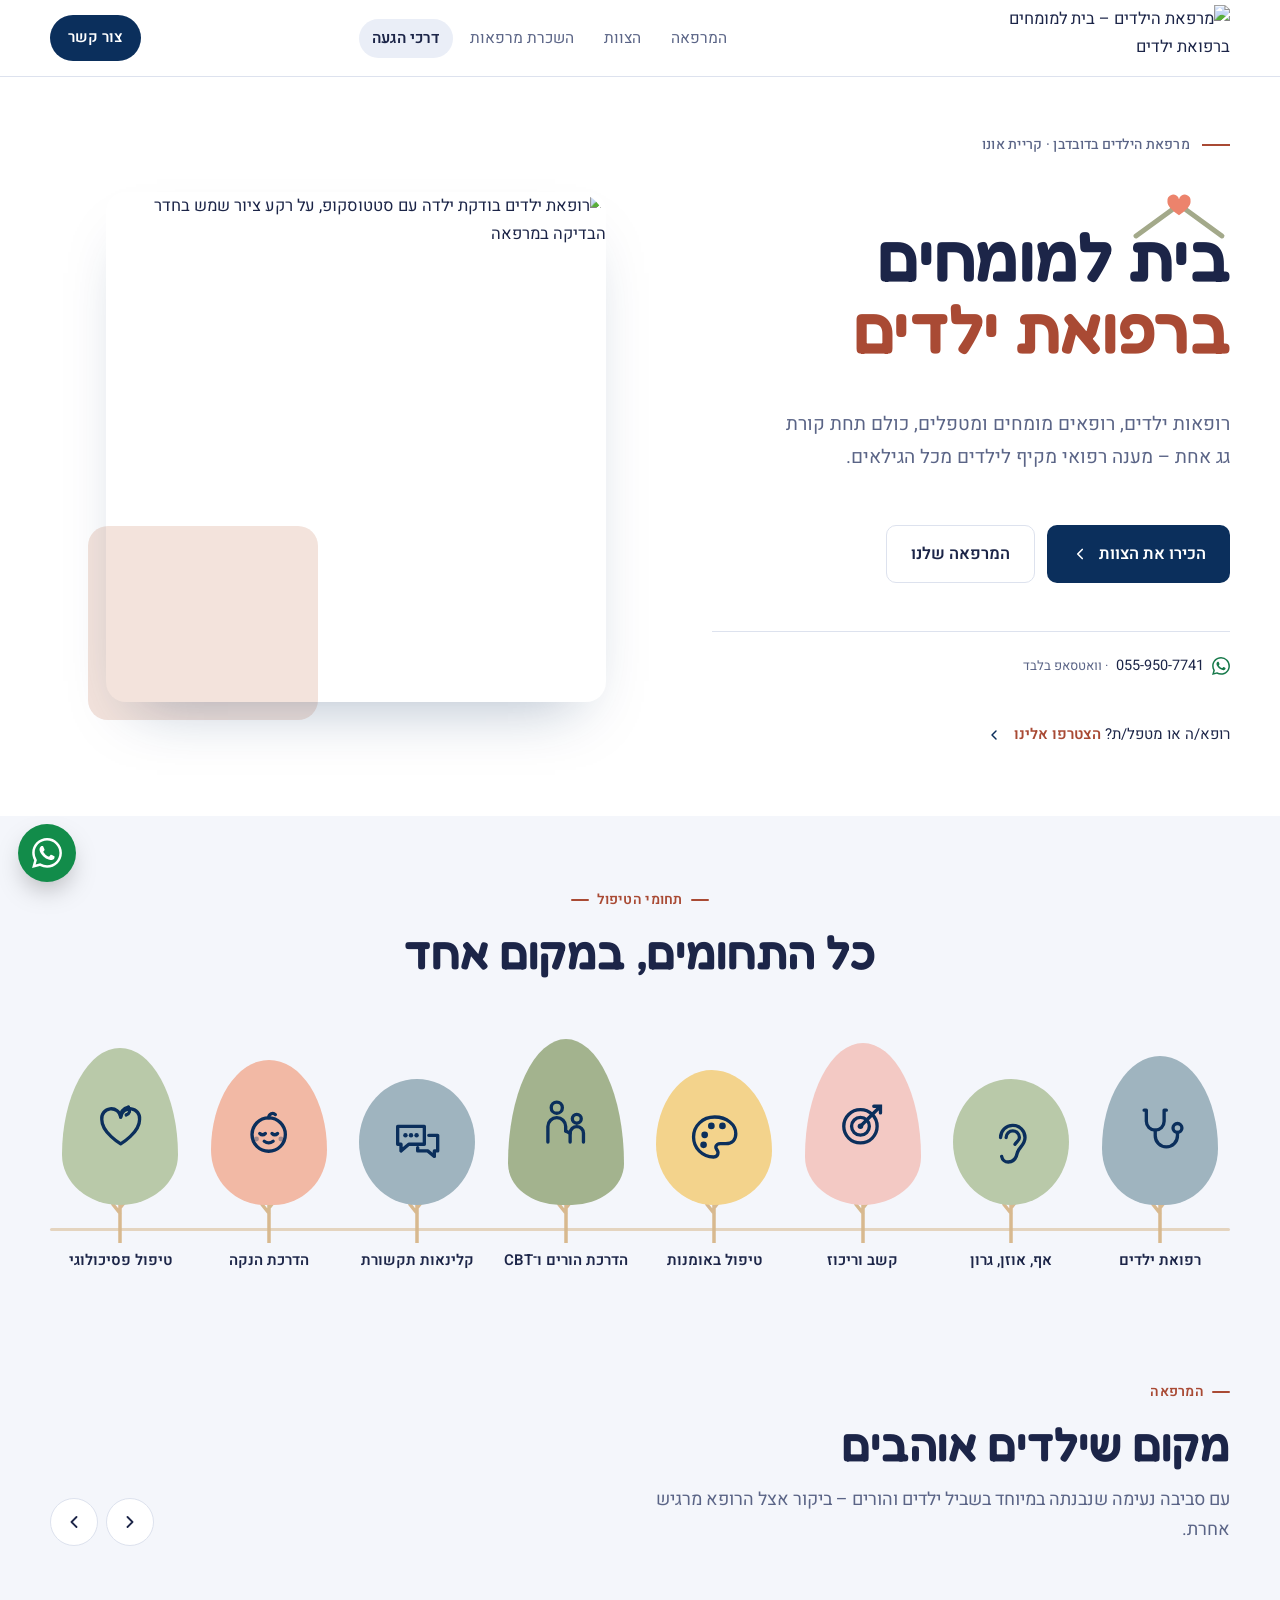
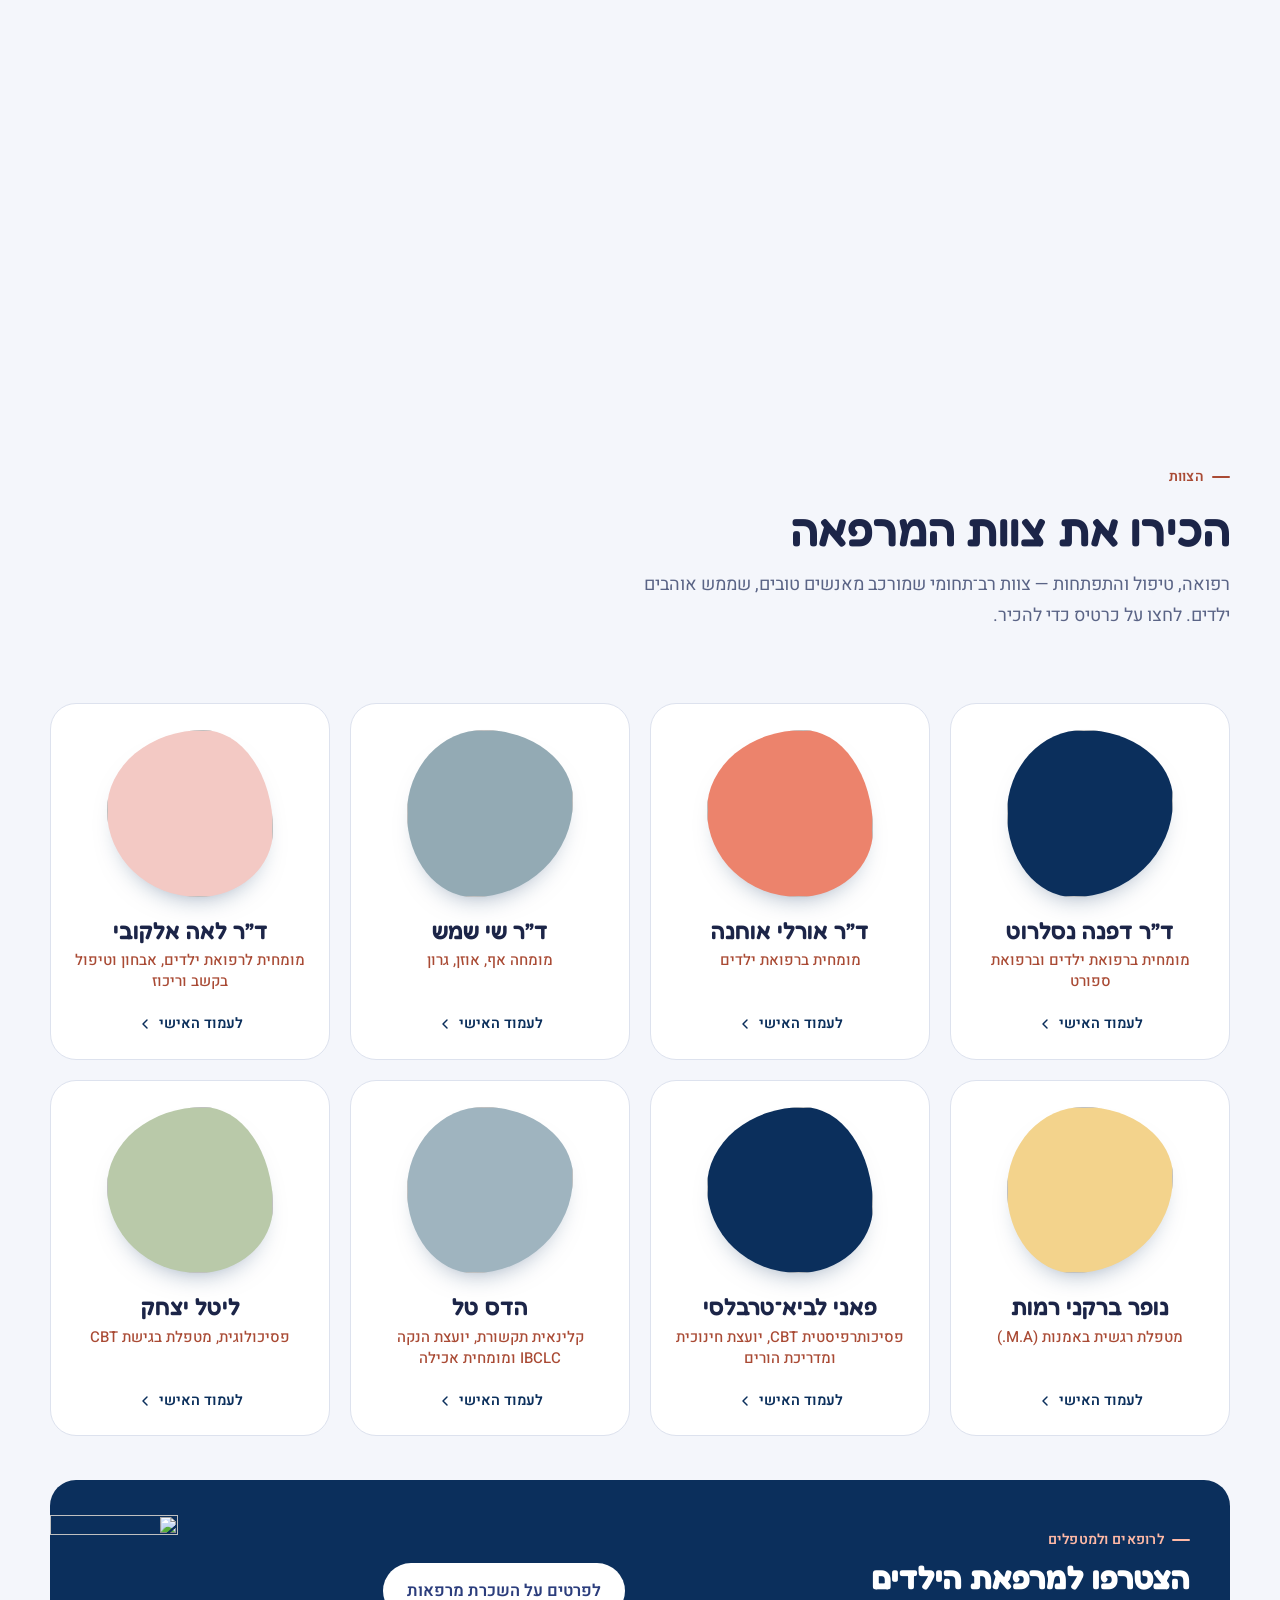
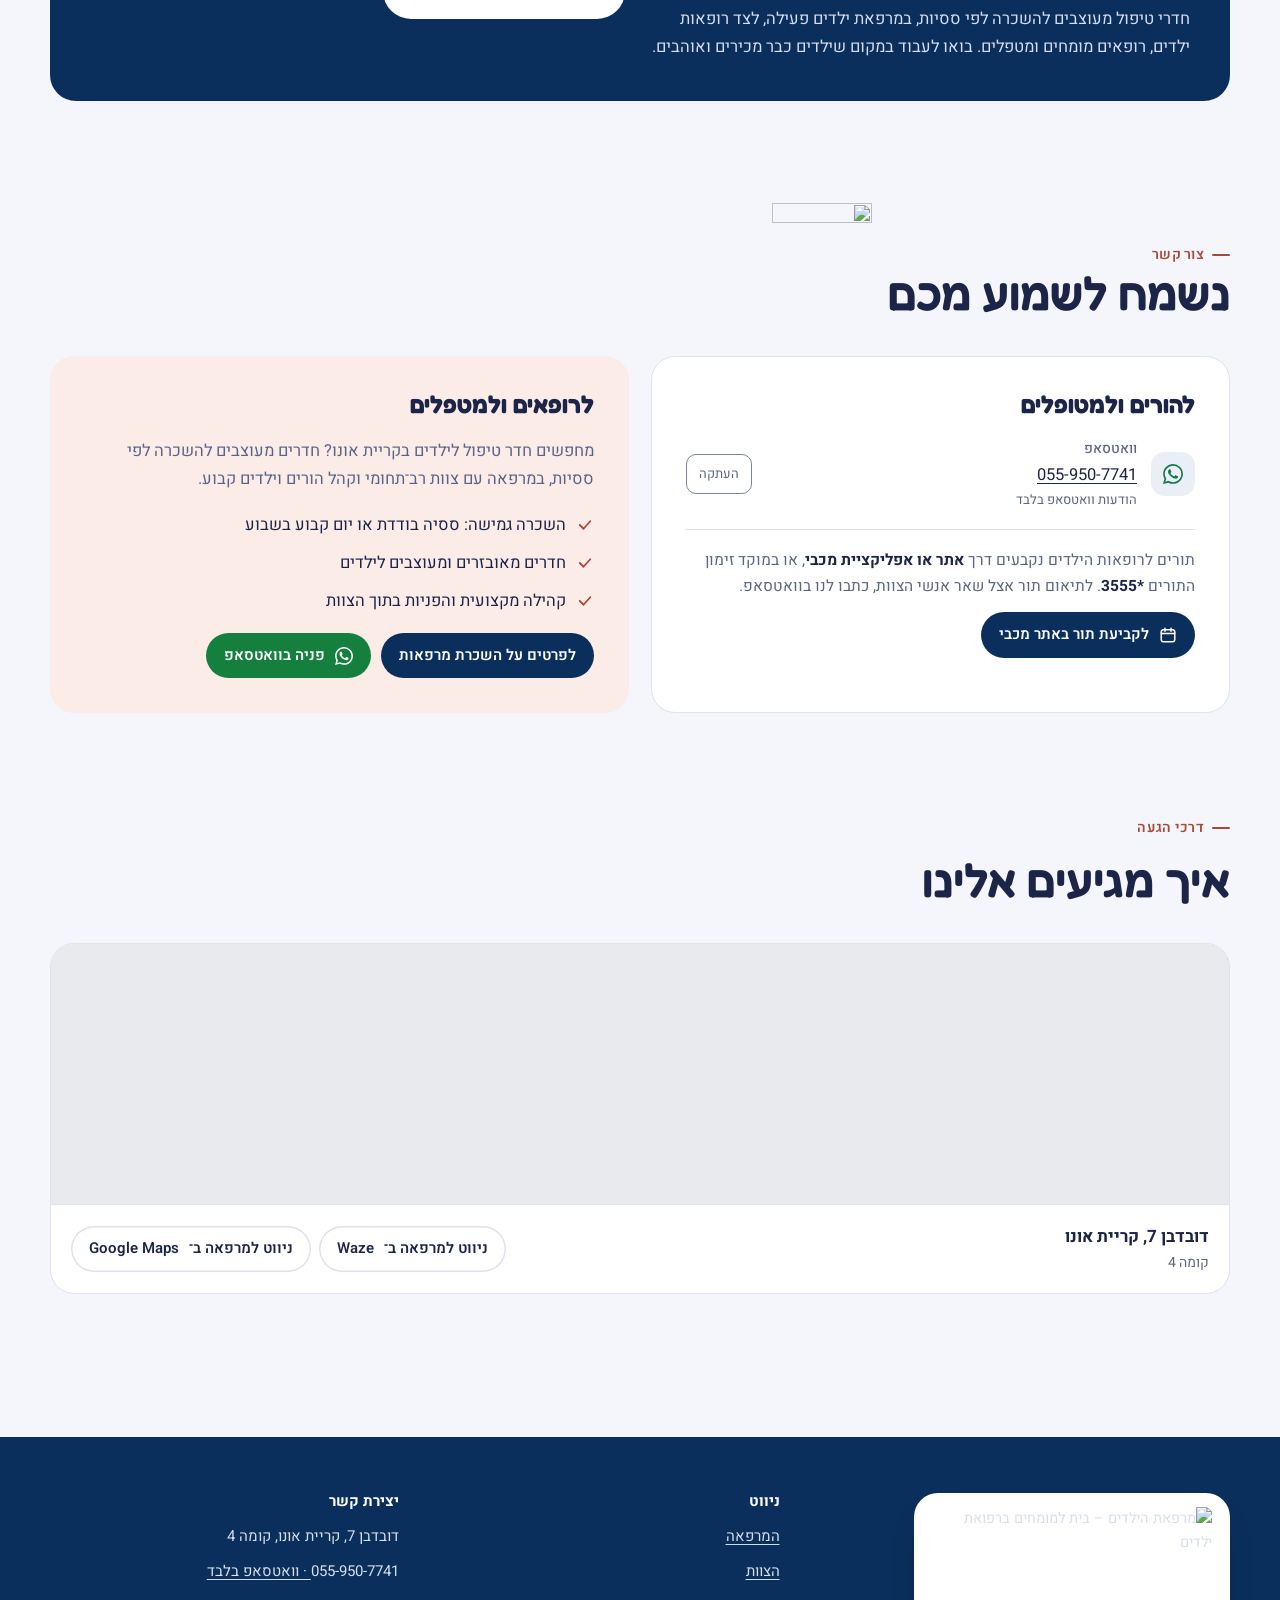
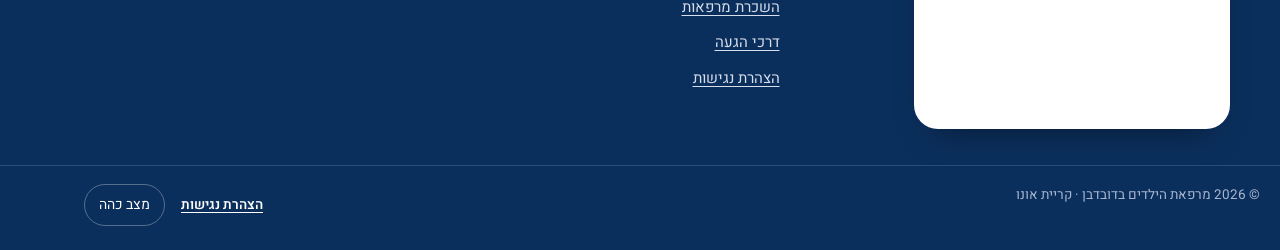
==== commit 04b77284: "update lital" ====
--- a/docs/index.html
+++ b/docs/index.html
@@ -4893,9 +4893,9 @@
                       class="tc-photo"
                       style="--c: #b9c9a9"
                       aria-hidden="true"
-                      ><span>לי</span></span
+                      ><img src="/img/lital.jpg" alt="" loading="lazy" /></span
                     ><span class="tc-name">ליטל יצחק</span
-                    ><span class="tc-ttl">פסיכולוגית ילדים</span
+                    ><span class="tc-ttl">פסיכולוגית, מטפלת בגישת CBT</span
                     ><span class="tc-more" aria-hidden="true"
                       >לעמוד האישי
                       <svg class="" aria-hidden="true" focusable="false">
@@ -5810,25 +5810,38 @@
           {
             id: "lital",
             short: "ליטל",
+            photo: "/img/lital.jpg",
             grp: "ther",
             ic: "d-psy",
             c: "#b9c9a9",
             ini: "ל״י",
             name: "ליטל יצחק",
-            title: "פסיכולוגית ילדים",
+            title: "פסיכולוגית, מטפלת בגישת CBT",
             teaser:
-              "הערכה וטיפול רגשי לילדים, דרך שיחה ומשחק, לצד הדרכה להורים.",
+              "טיפול בילדים, מתבגרים ומבוגרים בגישה הקוגניטיבית־התנהגותית (CBT) ובגישה אינטגרטיבית.",
             about: [
-              "ליטל מטפלת בילדים ובמשפחות שלהם. היא עובדת דרך שיחה ומשחק, בקצב של הילד, ולצד הטיפול נפגשת עם ההורים כדי שהשינוי ימשיך גם בבית.",
+              "ליטל יצחק מטפלת בילדים, מתבגרים ומבוגרים בגישה הקוגניטיבית־התנהגותית (CBT) ובגישה אינטגרטיבית.",
             ],
             help: [
-              "חרדות ופחדים",
-              "קשיים רגשיים והתנהגותיים",
+              "חרדה",
+              "דיכאון",
               "קשיים חברתיים",
-              "התמודדות עם משברים ושינויים",
+              "ויסות חושי ורגשי",
               "הדרכת הורים",
             ],
-            ages: "ילדים ומשפחות",
+            ages: "ילדים, מתבגרים ומבוגרים",
+            sections: [
+              {
+                h: "ניסיון מקצועי",
+                items: [
+                  "טיפול בילדים ובני נוער במקרים של חרדה, דיכאון וקשיים חברתיים",
+                  "טיפול פרטני והדרכת הורים על רקע קשיי ויסות חושי ורגשי, ASD, ‏ODD ו־ADHD",
+                  "טיפול וליווי במסגרות חינוך רגילות ובחינוך המיוחד, לרבות כיתת תקשורת ובית ספר רגשי־התנהגותי לנערות",
+                  "ליווי לקראת ועדות אפיון וזכאות",
+                  "הדרכה וליווי של קבוצות ילדים ונוער ושל צוותים חינוכיים",
+                ],
+              },
+            ],
           },
         ];
         const RIBBON = [
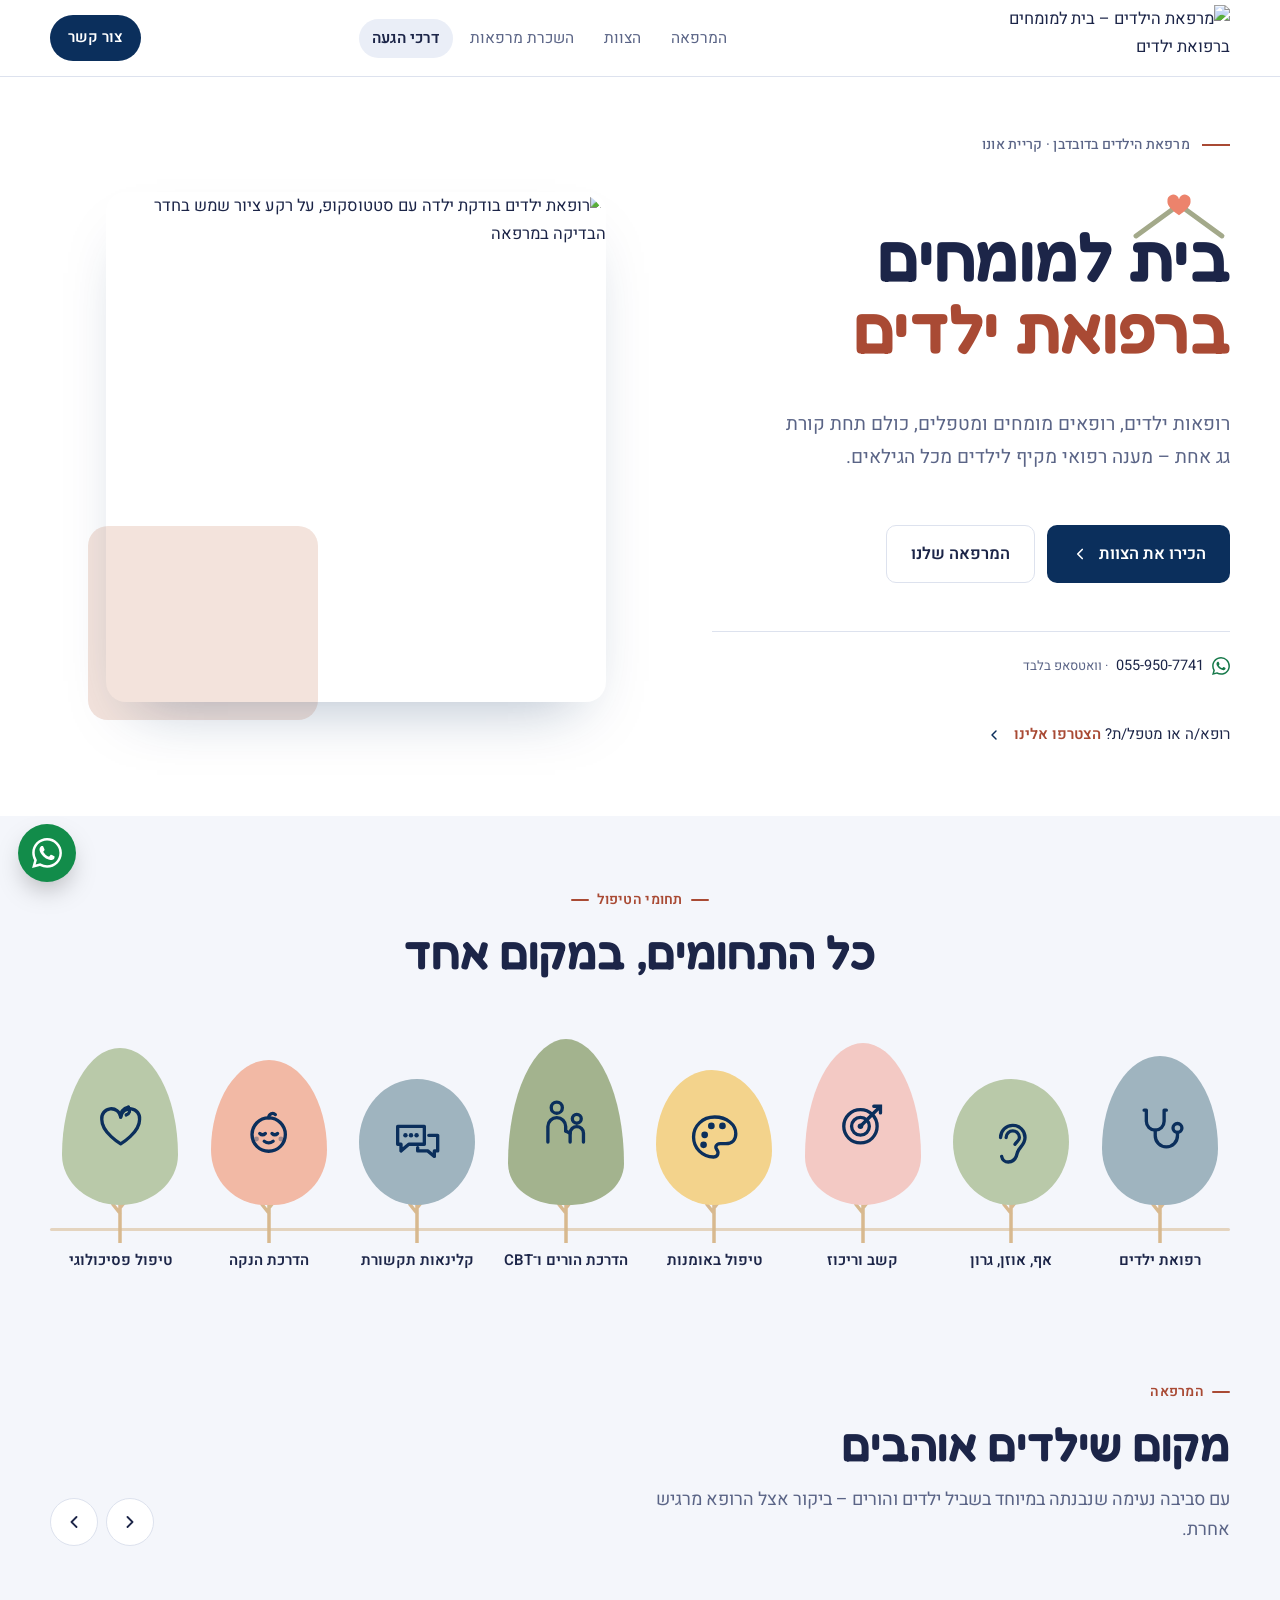
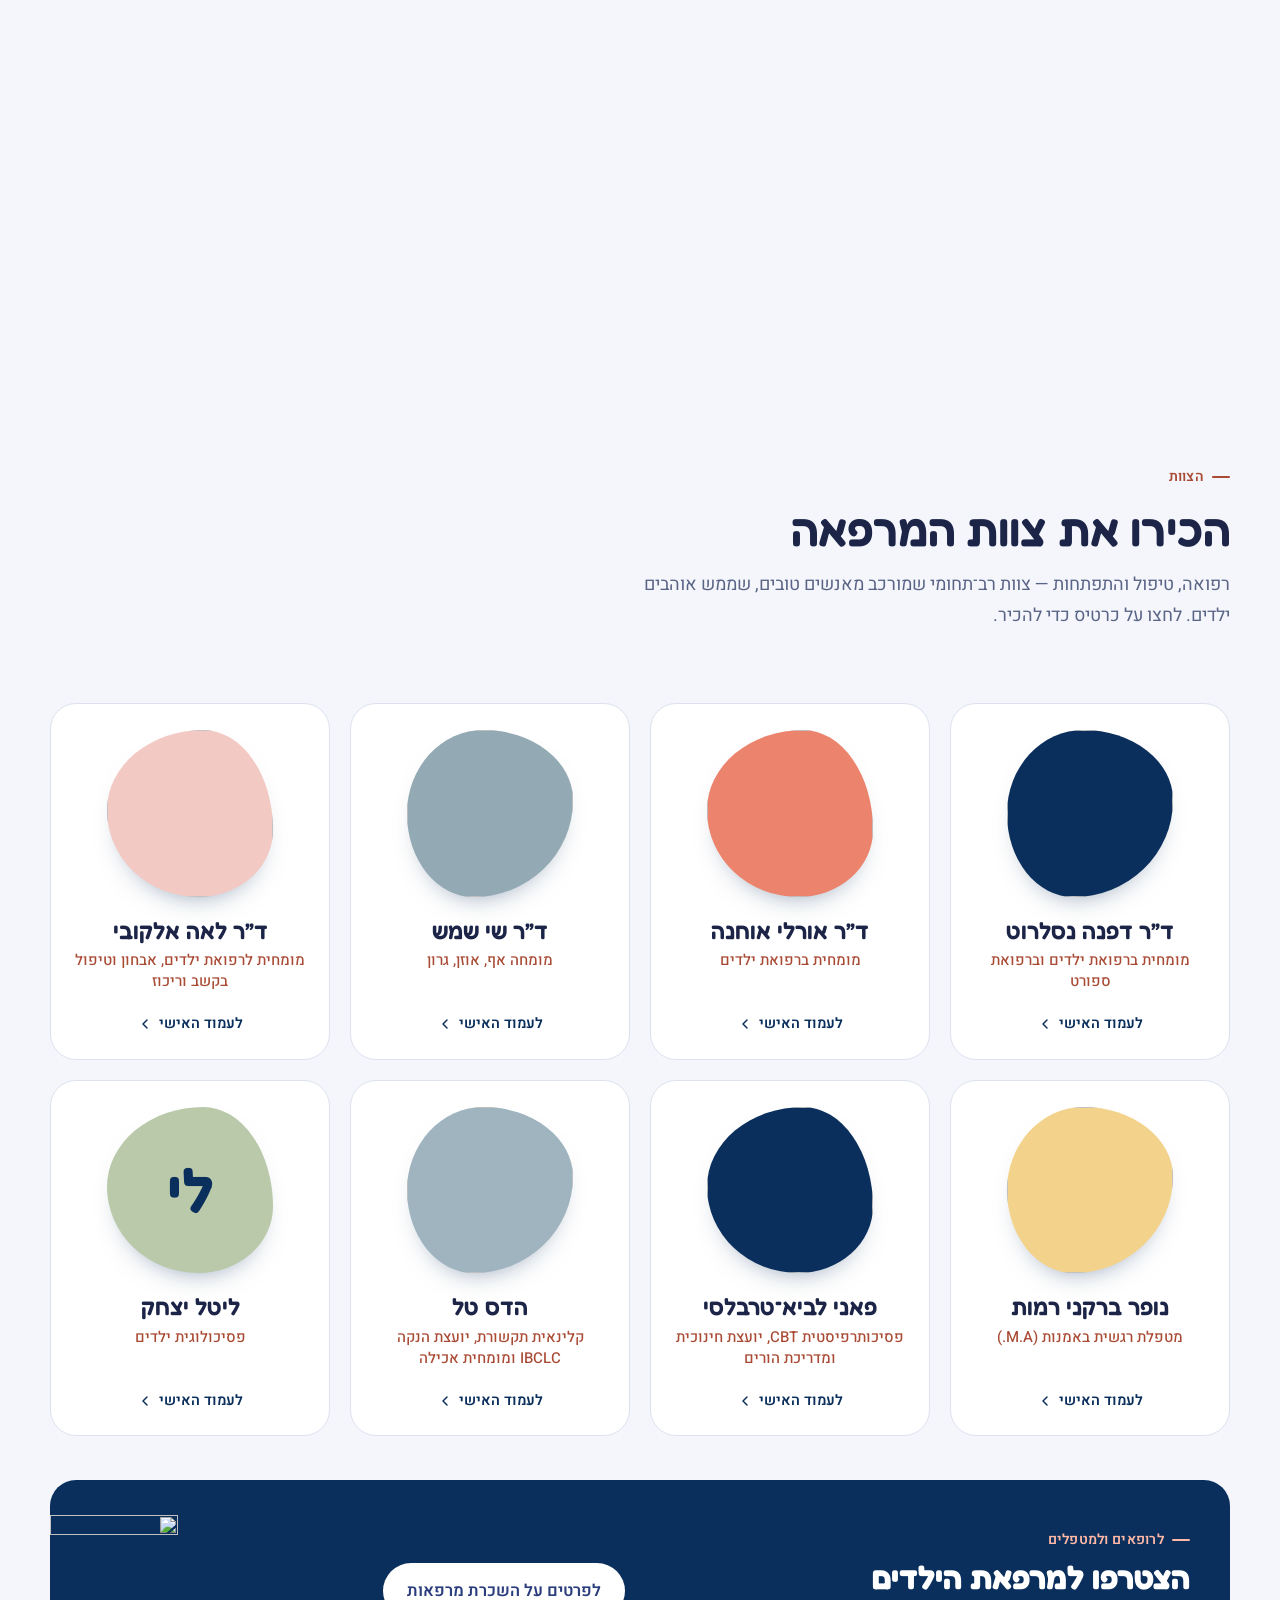
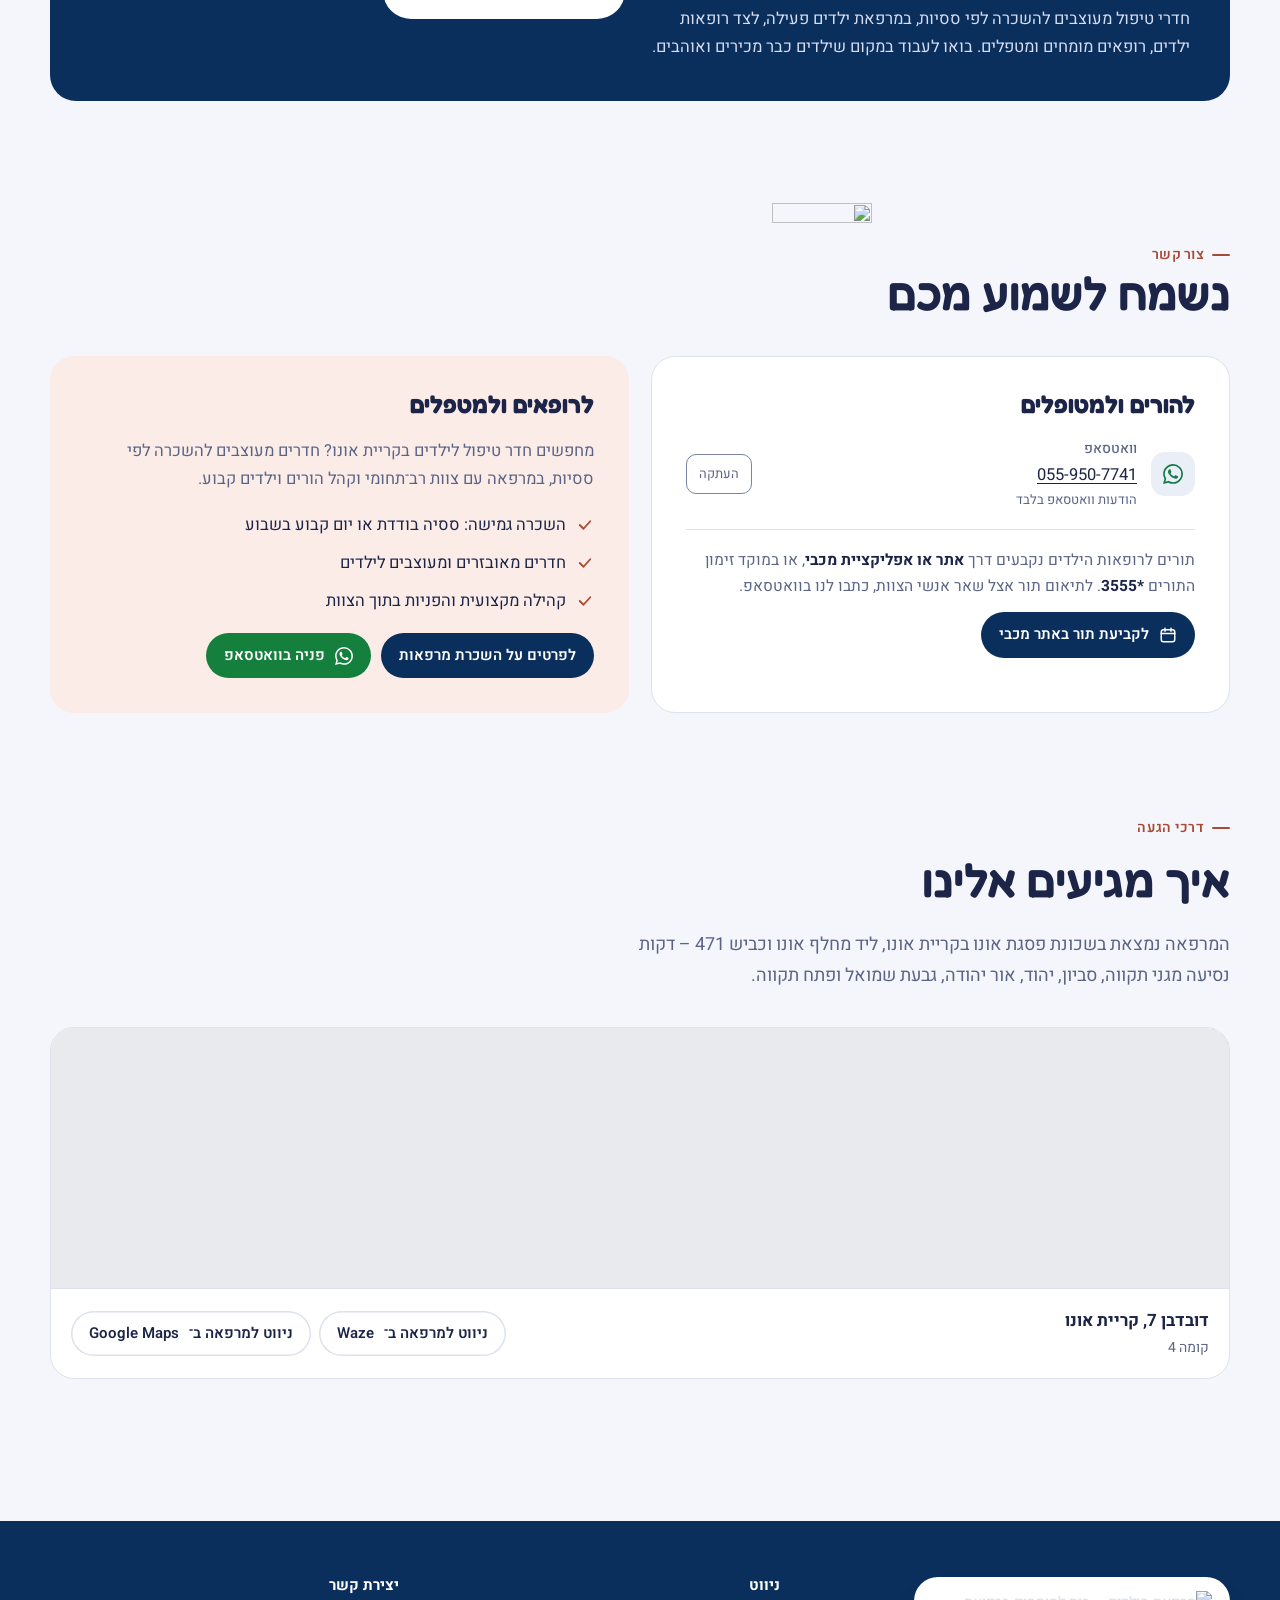
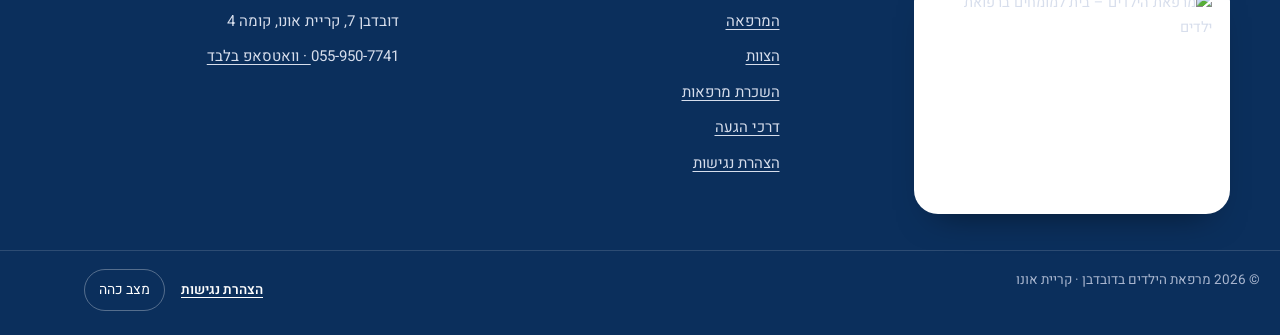
==== commit 770a5a7d: "prepare site for Google" ====
--- a/docs/index.html
+++ b/docs/index.html
@@ -1,6238 +1,1207 @@
 <!doctype html>
 <html lang="he" dir="rtl">
-  <head>
-    <meta charset="utf-8" />
-    <meta
-      name="viewport"
-      content="width=device-width, initial-scale=1, viewport-fit=cover"
-    />
-    <title>מרפאת הילדים בדובדבן | בית למומחים ברפואת ילדים, קריית אונו</title>
-    <meta
-      name="description"
-      content="מרפאת הילדים בדובדבן בקריית אונו: רופאות ילדים, רופאים מומחים ומטפלים תחת קורת גג אחת – רפואת ילדים, אף אוזן גרון, קשב וריכוז, טיפול רגשי, קלינאות תקשורת והדרכת הנקה."
-    />
-    <link rel="canonical" href="https://www.dudvan-clinic.co.il/" />
-    <meta name="robots" content="index, follow" />
-    <meta name="theme-color" content="#ffffff" />
-    <meta property="og:type" content="website" />
-    <meta property="og:locale" content="he_IL" />
-    <meta property="og:site_name" content="מרפאת הילדים בדובדבן" />
-    <meta
-      property="og:title"
-      content="מרפאת הילדים בדובדבן | בית למומחים ברפואת ילדים, קריית אונו"
-    />
-    <meta
-      property="og:description"
-      content="מרפאת הילדים בדובדבן בקריית אונו: רופאות ילדים, רופאים מומחים ומטפלים תחת קורת גג אחת – רפואת ילדים, אף אוזן גרון, קשב וריכוז, טיפול רגשי, קלינאות תקשורת והדרכת הנקה."
-    />
-    <meta property="og:url" content="https://www.dudvan-clinic.co.il/" />
-    <meta
-      property="og:image"
-      content="https://www.dudvan-clinic.co.il/og-image.jpg"
-    />
-    <meta name="twitter:card" content="summary_large_image" />
-    <meta
-      name="twitter:title"
-      content="מרפאת הילדים בדובדבן | בית למומחים ברפואת ילדים, קריית אונו"
-    />
-    <meta
-      name="twitter:description"
-      content="מרפאת הילדים בדובדבן בקריית אונו: רופאות ילדים, רופאים מומחים ומטפלים תחת קורת גג אחת – רפואת ילדים, אף אוזן גרון, קשב וריכוז, טיפול רגשי, קלינאות תקשורת והדרכת הנקה."
-    />
-    <meta
-      name="twitter:image"
-      content="https://www.dudvan-clinic.co.il/og-image.jpg"
-    />
-    <link rel="icon" href="/favicon.png" type="image/png" />
-    <link rel="icon" href="/favicon-32.png" sizes="32x32" type="image/png" />
-    <link rel="apple-touch-icon" href="/apple-touch-icon.png" />
-    <link rel="manifest" href="/site.webmanifest" />
-    <script>
-      window.PAGE = "home";
-    </script>
-    <script type="application/ld+json">
-      {
-        "@context": "https://schema.org",
-        "@type": "MedicalClinic",
-        "@id": "https://www.dudvan-clinic.co.il/#clinic",
-        "name": "מרפאת הילדים בדובדבן",
-        "alternateName": "מרפאת הילדים – בית למומחים ברפואת ילדים",
-        "url": "https://www.dudvan-clinic.co.il/",
-        "logo": "https://www.dudvan-clinic.co.il/icon-512.png",
-        "image": "https://www.dudvan-clinic.co.il/og-image.jpg",
-        "address": {
-          "@type": "PostalAddress",
-          "streetAddress": "הדובדבן 7, קומה 4",
-          "addressLocality": "קריית אונו",
-          "addressCountry": "IL"
-        },
-        "geo": {
-          "@type": "GeoCoordinates",
-          "latitude": 32.0688675,
-          "longitude": 34.8643738
-        },
-        "medicalSpecialty": ["Pediatric", "Otolaryngologic", "Psychiatric"],
-        "description": "מרפאת הילדים בדובדבן בקריית אונו: רופאות ילדים, רופאים מומחים ומטפלים תחת קורת גג אחת – רפואת ילדים, אף אוזן גרון, קשב וריכוז, טיפול רגשי, קלינאות תקשורת והדרכת הנקה.",
-        "employee": [
-          {
-            "@type": "Person",
-            "name": "ד״ר דפנה נסלרוט",
-            "jobTitle": "מומחית ברפואת ילדים וברפואת ספורט",
-            "url": "https://www.dudvan-clinic.co.il/team/dafna/"
-          },
-          {
-            "@type": "Person",
-            "name": "ד״ר אורלי אוחנה",
-            "jobTitle": "מומחית ברפואת ילדים",
-            "url": "https://www.dudvan-clinic.co.il/team/orly/"
-          },
-          {
-            "@type": "Person",
-            "name": "ד״ר שי שמש",
-            "jobTitle": "מומחה אף, אוזן, גרון",
-            "url": "https://www.dudvan-clinic.co.il/team/shai/"
-          },
-          {
-            "@type": "Person",
-            "name": "ד״ר לאה אלקובי",
-            "jobTitle": "רופאת קשב וריכוז",
-            "url": "https://www.dudvan-clinic.co.il/team/leah/"
-          },
-          {
-            "@type": "Person",
-            "name": "נופר ברקני רמות",
-            "jobTitle": "מטפלת רגשית באמנות (M.A.)",
-            "url": "https://www.dudvan-clinic.co.il/team/nofar/"
-          },
-          {
-            "@type": "Person",
-            "name": "פאני לביא־טרבלסי",
-            "jobTitle": "פסיכותרפיסטית CBT, יועצת חינוכית ומדריכת הורים",
-            "url": "https://www.dudvan-clinic.co.il/team/fanny/"
-          },
-          {
-            "@type": "Person",
-            "name": "הדס טל",
-            "jobTitle": "קלינאית תקשורת ומדריכת הנקה",
-            "url": "https://www.dudvan-clinic.co.il/team/tal/"
-          },
-          {
-            "@type": "Person",
-            "name": "ליטל יצחק",
-            "jobTitle": "פסיכולוגית ילדים",
-            "url": "https://www.dudvan-clinic.co.il/team/lital/"
-          }
-        ]
-      }
-    </script>
-    <style>
-      [hidden] {
-        display: none !important;
-      }
-      html {
-        -webkit-text-size-adjust: 100%;
-      }
-    </style>
-    <link rel="preconnect" href="https://fonts.googleapis.com" />
-    <link rel="preconnect" href="https://fonts.gstatic.com" crossorigin />
-    <link
-      rel="stylesheet"
-      href="https://fonts.googleapis.com/css2?family=Fredoka:wght@500;600;700&family=Heebo:wght@300;400;500;600;700;800&display=swap"
-    />
-    <style>
-      :root {
-        --bg: #f4f6fb;
-        --bg-2: #eaeef7;
-        --surface: #ffffff;
-        --ink: #1c2548;
-        --muted: #5a6486;
-        --line: #dde2ee;
-        --navy: #0b2f5c;
-        --coral: #ec836c;
-        --coral-ink: #a94a34;
-        --roof: #a3a98a;
-        --cream: #f4edd6;
-        --steel: #93aab4;
-        --petal: #f6d5cf;
-        --petal-2: #fbece8;
-        --sage: #b7c9a8;
-        --sun: #f3d38c;
-        --wood: #d8b98f;
-        --branch: #3b3550;
-        --btn-bg: #0b2f5c;
-        --btn-ink: #ffffff;
-        --hdr: rgba(255, 255, 255, 0.96);
-        --ok: #2f8a63;
-        --ok-bg: #e3f3ec;
-        --warn: #b8641d;
-        --warn-bg: #fcefe2;
-        --crit: #c23b3b;
-        --crit-bg: #fbe6e6;
-        --wa: #1f9d55;
-        --scrim: rgba(20, 26, 54, 0.45);
-        --shadow: 0 18px 40px -22px rgba(43, 61, 124, 0.35);
-        --display: "Fredoka", "Heebo", "Segoe UI", Arial, sans-serif;
-        --body: "Heebo", "Segoe UI", Arial, sans-serif;
-        --r: 18px;
-      }
-      @media (prefers-color-scheme: dark) {
-        :root:not([data-theme="light"]) {
-          color-scheme: dark;
-          --bg: #0f1428;
-          --bg-2: #141b36;
-          --surface: #18203f;
-          --ink: #edf0fa;
-          --muted: #a4aecb;
-          --line: #29325a;
-          --navy: #b4c2f2;
-          --coral: #f08f77;
-          --coral-ink: #f5a58f;
-          --steel: #6f8791;
-          --petal: #5a3b45;
-          --petal-2: #2a2238;
-          --sage: #6c8062;
-          --sun: #c9a857;
-          --wood: #a88c66;
-          --branch: #d9cfe6;
-          --btn-bg: #e8765a;
-          --btn-ink: #1a1020;
-          --hdr: rgba(15, 20, 40, 0.82);
-          --ok: #6fd0a4;
-          --ok-bg: #16352b;
-          --warn: #f0b073;
-          --warn-bg: #3a2a18;
-          --crit: #f18a8a;
-          --crit-bg: #3d1c22;
-          --wa: #5fd08f;
-          --scrim: rgba(0, 0, 0, 0.6);
-          --shadow: 0 18px 40px -22px rgba(0, 0, 0, 0.7);
-        }
-      }
-      :root[data-theme="dark"] {
-        color-scheme: dark;
-        --bg: #0f1428;
-        --bg-2: #141b36;
-        --surface: #18203f;
-        --ink: #edf0fa;
-        --muted: #a4aecb;
-        --line: #29325a;
-        --navy: #b4c2f2;
-        --coral: #f08f77;
-        --coral-ink: #f5a58f;
-        --steel: #6f8791;
-        --petal: #5a3b45;
-        --petal-2: #2a2238;
-        --sage: #6c8062;
-        --sun: #c9a857;
-        --wood: #a88c66;
-        --branch: #d9cfe6;
-        --btn-bg: #e8765a;
-        --btn-ink: #1a1020;
-        --hdr: rgba(15, 20, 40, 0.82);
-        --ok: #6fd0a4;
-        --ok-bg: #16352b;
-        --warn: #f0b073;
-        --warn-bg: #3a2a18;
-        --crit: #f18a8a;
-        --crit-bg: #3d1c22;
-        --wa: #5fd08f;
-        --scrim: rgba(0, 0, 0, 0.6);
-        --shadow: 0 18px 40px -22px rgba(0, 0, 0, 0.7);
-      }
-      html {
-        scroll-behavior: smooth;
-        scroll-padding-top: 110px;
-      }
-      @media (prefers-reduced-motion: reduce) {
-        html {
-          scroll-behavior: auto;
-        }
-        * {
-          transition: none !important;
-          animation: none !important;
-        }
-      }
-      body {
-        background: var(--bg);
-        color: var(--ink);
-        font-family: var(--body);
-        font-size: 16.5px;
-        line-height: 1.7;
-      }
-      body.locked {
-        overflow: hidden;
-      }
-      .site {
-        direction: rtl;
-        text-align: right;
-      }
-      a {
-        color: inherit;
-      }
-      h1,
-      h2,
-      h3,
-      h4 {
-        font-family: var(--display);
-        line-height: 1.15;
-        text-wrap: balance;
-        margin: 0;
-        color: var(--ink);
-      }
-      h2 {
-        font-size: clamp(30px, 4.4vw, 46px);
-        font-weight: 600;
-      }
-      h3 {
-        font-size: 22px;
-        font-weight: 700;
-      }
-      p {
-        margin: 0;
-      }
-      button {
-        font: inherit;
-        color: inherit;
-      }
-      :focus-visible {
-        outline: 3px solid var(--focus);
-        outline-offset: 3px;
-        border-radius: 6px;
-      }
-      .wrap {
-        max-width: 1180px;
-        margin-inline: auto;
-        padding-inline: 20px;
-      }
-      .eyebrow {
-        font-size: 14px;
-        font-weight: 600;
-        color: var(--coral-ink);
-        letter-spacing: 0.02em;
-        display: inline-flex;
-        align-items: center;
-        gap: 8px;
-      }
-      .eyebrow::before {
-        content: "";
-        width: 18px;
-        height: 2px;
-        background: currentColor;
-        border-radius: 2px;
-      }
-      .lede {
-        color: var(--muted);
-        font-size: 18px;
-        max-width: 60ch;
-      }
-      section {
-        padding-block: clamp(60px, 8vw, 104px);
-      }
-      .sec-head {
-        display: grid;
-        gap: 14px;
-        margin-bottom: 36px;
-        max-width: 720px;
-      }
-      .ltr {
-        direction: ltr;
-        unicode-bidi: isolate;
-        display: inline-block;
-      }
-
-      /* buttons */
-      .btn {
-        display: inline-flex;
-        align-items: center;
-        justify-content: center;
-        gap: 10px;
-        background: var(--btn-bg);
-        color: var(--btn-ink);
-        text-decoration: none;
-        padding: 14px 24px;
-        border-radius: 999px;
-        border: 0;
-        font-weight: 600;
-        cursor: pointer;
-        transition:
-          transform 0.2s,
-          box-shadow 0.2s,
-          background 0.2s;
-      }
-      .btn:hover {
-        transform: translateY(-2px);
-        box-shadow: var(--shadow);
-      }
-      .btn-ghost {
-        background: transparent;
-        color: var(--ink);
-        box-shadow: inset 0 0 0 1.5px var(--line);
-      }
-      .btn-ghost:hover {
-        box-shadow: inset 0 0 0 1.5px var(--steel);
-      }
-      .btn-wa {
-        background: var(--wa);
-        color: #fff;
-      }
-      :root[data-theme="dark"] .btn-wa {
-        color: #0c2016;
-      }
-      @media (prefers-color-scheme: dark) {
-        :root:not([data-theme="light"]) .btn-wa {
-          color: #0c2016;
-        }
-      }
-      .btn-sm {
-        padding: 10px 18px;
-        font-size: 15px;
-      }
-      .btn svg {
-        width: 18px;
-        height: 18px;
-        flex: none;
-      }
-
-      /* header */
-      .hdr {
-        position: sticky;
-        top: env(safe-area-inset-top, 0px);
-        z-index: 50;
-        background: var(--hdr);
-        backdrop-filter: saturate(1.4) blur(14px);
-        -webkit-backdrop-filter: saturate(1.4) blur(14px);
-        border-bottom: 1px solid var(--line);
-        transition: box-shadow 0.3s;
-      }
-      .hdr.scrolled {
-        box-shadow: 0 10px 30px -20px rgba(20, 30, 70, 0.35);
-      }
-      .hdr-row {
-        display: flex;
-        align-items: center;
-        justify-content: space-between;
-        gap: 24px;
-        min-height: 76px;
-        transition: min-height 0.3s;
-      }
-      .hdr.scrolled .hdr-row {
-        min-height: 64px;
-      }
-      .brand {
-        display: flex;
-        align-items: center;
-        gap: 12px;
-        text-decoration: none;
-      }
-      .brand svg {
-        width: 52px;
-        height: 52px;
-        flex: none;
-        transition: transform 0.4s;
-      }
-      .brand:hover svg {
-        transform: rotate(-8deg) scale(1.06);
-      }
-      .brand b {
-        display: block;
-        font-family: var(--display);
-        font-size: 21px;
-        font-weight: 700;
-        line-height: 1.1;
-      }
-      .brand small {
-        display: block;
-        font-size: 13px;
-        color: var(--coral-ink);
-        font-weight: 500;
-      }
-      .nav {
-        display: flex;
-        gap: 4px;
-      }
-      .nav a {
-        text-decoration: none;
-        font-size: 15.5px;
-        padding: 8px 13px;
-        border-radius: 999px;
-        color: var(--muted);
-        transition:
-          color 0.2s,
-          background 0.2s;
-      }
-      .nav a:hover,
-      .nav a.active {
-        color: var(--ink);
-        background: var(--bg-2);
-      }
-      .hdr-actions {
-        display: flex;
-        align-items: center;
-        gap: 10px;
-      }
-      .burger {
-        display: none;
-        width: 46px;
-        height: 46px;
-        border-radius: 14px;
-        border: 1px solid var(--line);
-        background: var(--surface);
-        cursor: pointer;
-        place-items: center;
-        color: var(--ink);
-        padding: 0;
-      }
-      .burger i {
-        display: block;
-        width: 20px;
-        height: 2px;
-        background: currentColor;
-        border-radius: 2px;
-        transition:
-          transform 0.3s,
-          opacity 0.3s;
-      }
-      .burger i + i {
-        margin-top: 5px;
-      }
-      .burger[aria-expanded="true"] i:nth-child(1) {
-        transform: translateY(7px) rotate(45deg);
-      }
-      .burger[aria-expanded="true"] i:nth-child(2) {
-        opacity: 0;
-      }
-      .burger[aria-expanded="true"] i:nth-child(3) {
-        transform: translateY(-7px) rotate(-45deg);
-      }
-      .hdr-addr {
-        display: none;
-      }
-      @media (max-width: 900px) {
-        .hdr-row,
-        .hdr.scrolled .hdr-row {
-          min-height: 64px;
-          gap: 12px;
-        }
-        .hdr-actions .btn {
-          display: none;
-        }
-        .burger {
-          display: grid;
-        }
-        .brand b {
-          font-size: 19px;
-        }
-        .brand svg {
-          width: 38px;
-          height: 38px;
-        }
-        .hdr-addr {
-          display: flex;
-          justify-content: center;
-          align-items: center;
-          gap: 6px;
-          font-size: 14px;
-          color: var(--muted);
-          text-decoration: none;
-          padding-block: 0 10px;
-        }
-        .hdr-addr svg {
-          width: 14px;
-          height: 14px;
-          color: var(--coral);
-        }
-        .nav {
-          position: absolute;
-          inset-inline: 12px;
-          top: calc(100% + 8px);
-          flex-direction: column;
-          background: var(--surface);
-          border: 1px solid var(--line);
-          border-radius: var(--r);
-          padding: 10px;
-          box-shadow: var(--shadow);
-          opacity: 0;
-          transform: translateY(-8px);
-          pointer-events: none;
-          transition:
-            opacity 0.25s,
-            transform 0.25s;
-        }
-        .nav.open {
-          opacity: 1;
-          transform: none;
-          pointer-events: auto;
-        }
-        .nav a {
-          font-size: 17px;
-          padding: 12px 14px;
-          border-radius: 12px;
-        }
-        .nav .nav-cta {
-          display: flex;
-          margin-top: 6px;
-          background: var(--btn-bg);
-          color: var(--btn-ink);
-          justify-content: center;
-          font-weight: 600;
-        }
-      }
-      .nav-cta {
-        display: none;
-      }
-
-      /* hero */
-      .hero {
-        padding-block: clamp(36px, 6vw, 72px) clamp(36px, 5vw, 64px);
-      }
-      .hero-grid {
-        display: grid;
-        grid-template-columns: 1.05fr 1fr;
-        align-items: center;
-        gap: clamp(24px, 5vw, 64px);
-      }
-      .hero-kicker {
-        font-size: 17px;
-        font-weight: 600;
-        color: var(--navy);
-        display: flex;
-        align-items: center;
-        gap: 10px;
-        flex-wrap: wrap;
-      }
-      .hero h1 {
-        font-size: clamp(44px, 5.8vw, 74px);
-        font-weight: 600;
-        letter-spacing: -0.01em;
-        line-height: 1.05;
-      }
-      .hero h1 em {
-        font-style: normal;
-        color: var(--coral);
-        position: relative;
-        white-space: nowrap;
-      }
-      .hero h1 em::after {
-        content: "";
-        position: absolute;
-        inset-inline: 0;
-        bottom: 0.06em;
-        height: 0.12em;
-        background: var(--petal);
-        z-index: -1;
-        border-radius: 4px;
-      }
-      .hero-copy {
-        display: grid;
-        gap: 22px;
-        position: relative;
-        z-index: 1;
-      }
-      .hero-ctas {
-        display: flex;
-        flex-wrap: wrap;
-        gap: 12px;
-      }
-      .status {
-        display: inline-flex;
-        align-items: center;
-        gap: 10px;
-        font-size: 15px;
-        padding: 8px 16px;
-        border-radius: 999px;
-        background: var(--surface);
-        border: 1px solid var(--line);
-        width: max-content;
-        max-width: 100%;
-      }
-      .dot {
-        width: 9px;
-        height: 9px;
-        border-radius: 50%;
-        background: var(--muted);
-        flex: none;
-      }
-      .status.open .dot {
-        background: var(--ok);
-        animation: pulse 2s infinite;
-      }
-      .status.closed .dot {
-        background: var(--warn);
-      }
-      @keyframes pulse {
-        0% {
-          box-shadow: 0 0 0 0 color-mix(in srgb, var(--ok) 55%, transparent);
-        }
-        100% {
-          box-shadow: 0 0 0 10px transparent;
-        }
-      }
-      .quick {
-        display: flex;
-        flex-wrap: wrap;
-        gap: 10px;
-        align-items: center;
-        font-size: 14.5px;
-        color: var(--muted);
-      }
-      .qbtn {
-        display: inline-flex;
-        align-items: center;
-        gap: 8px;
-        text-decoration: none;
-        padding: 8px 14px;
-        border-radius: 999px;
-        border: 1px solid var(--line);
-        background: var(--surface);
-        color: var(--ink);
-        font-size: 14.5px;
-        transition:
-          border-color 0.2s,
-          transform 0.2s;
-      }
-      .qbtn:hover {
-        border-color: var(--steel);
-        transform: translateY(-1px);
-      }
-      .qbtn svg {
-        width: 18px;
-        height: 18px;
-      }
-      .qbtn.wa svg {
-        color: var(--wa);
-      }
-      .qbtn.mail svg {
-        color: var(--coral);
-      }
-      .hero-art {
-        position: relative;
-        aspect-ratio: 1/1;
-        max-width: 100%;
-        width: 100%;
-      }
-      .hero-art canvas {
-        width: 100%;
-        height: 100%;
-        display: block;
-        cursor: pointer;
-        touch-action: pan-y;
-      }
-      .float {
-        position: absolute;
-        background: var(--surface);
-        border: 1px solid var(--line);
-        border-radius: 16px;
-        padding: 12px 16px;
-        box-shadow: var(--shadow);
-        font-size: 14px;
-        line-height: 1.4;
-        display: flex;
-        gap: 10px;
-        align-items: center;
-        pointer-events: none;
-      }
-      .float b {
-        display: block;
-        font-size: 15px;
-      }
-      .float .ic {
-        width: 34px;
-        height: 34px;
-        border-radius: 10px;
-        display: grid;
-        place-items: center;
-        background: var(--petal-2);
-        color: var(--coral-ink);
-        flex: none;
-        font-family: var(--display);
-        font-weight: 900;
-        font-size: 18px;
-      }
-      .float.f1 {
-        bottom: 9%;
-        right: 0;
-      }
-      .float.f2 {
-        top: 10%;
-        left: 0;
-      }
-      .art-hint {
-        position: absolute;
-        bottom: -6px;
-        left: 50%;
-        transform: translateX(-50%);
-        font-size: 12.5px;
-        color: var(--muted);
-        white-space: nowrap;
-      }
-      @media (max-width: 900px) {
-        .hero-grid {
-          grid-template-columns: 1fr;
-        }
-        .hero-art {
-          max-width: 460px;
-          margin-inline: auto;
-        }
-      }
-
-      /* disciplines ribbon */
-
-      /* gallery */
-      .gal-head {
-        display: flex;
-        justify-content: space-between;
-        align-items: end;
-        gap: 20px;
-        flex-wrap: wrap;
-        margin-bottom: 28px;
-      }
-      .gal-head .sec-head {
-        margin: 0;
-      }
-      .gal-nav {
-        display: flex;
-        gap: 8px;
-      }
-      .gal-nav button {
-        width: 48px;
-        height: 48px;
-        border-radius: 50%;
-        border: 1px solid var(--line);
-        background: var(--surface);
-        cursor: pointer;
-        display: grid;
-        place-items: center;
-        transition:
-          border-color 0.2s,
-          transform 0.2s;
-      }
-      .gal-nav button:hover {
-        border-color: var(--steel);
-        transform: scale(1.05);
-      }
-      .gal-nav svg {
-        width: 20px;
-        height: 20px;
-      }
-      .gallery {
-        display: flex;
-        gap: 16px;
-        overflow-x: auto;
-        scroll-snap-type: x mandatory;
-        padding-bottom: 12px;
-        scrollbar-width: thin;
-      }
-      .shot {
-        all: unset;
-        box-sizing: border-box;
-        cursor: zoom-in;
-        flex: none;
-        scroll-snap-align: start;
-        height: clamp(250px, 32vw, 380px);
-        border-radius: 22px;
-        overflow: hidden;
-        position: relative;
-        max-width: 88vw;
-        background: var(--bg-2);
-      }
-      .shot img {
-        height: 100%;
-        width: auto;
-        max-width: none;
-        display: block;
-        transition: transform 0.6s cubic-bezier(0.2, 0.8, 0.2, 1);
-      }
-      .shot:hover img {
-        transform: scale(1.04);
-      }
-      .shot:focus-visible {
-        outline: 3px solid var(--focus);
-        outline-offset: 3px;
-      }
-      .shot .cap {
-        position: absolute;
-        bottom: 14px;
-        right: 14px;
-        background: var(--surface);
-        color: var(--ink);
-        border-radius: 999px;
-        padding: 6px 14px;
-        font-size: 14px;
-        font-weight: 500;
-        box-shadow: var(--shadow);
-      }
-      .lb {
-        position: fixed;
-        inset: 0;
-        z-index: 120;
-        background: rgba(12, 16, 34, 0.9);
-        display: grid;
-        grid-template-rows: 1fr auto;
-        place-items: center;
-        padding: calc(20px + env(safe-area-inset-top, 0px)) 16px
-          calc(20px + env(safe-area-inset-bottom, 0px));
-        opacity: 0;
-        pointer-events: none;
-        transition: opacity 0.3s;
-        direction: rtl;
-      }
-      .lb.show {
-        opacity: 1;
-        pointer-events: auto;
-      }
-      .lb img {
-        max-width: min(1200px, 100%);
-        max-height: 78vh;
-        border-radius: 18px;
-        object-fit: contain;
-        box-shadow: 0 30px 80px rgba(0, 0, 0, 0.5);
-      }
-      .lb-bar {
-        display: flex;
-        gap: 14px;
-        align-items: center;
-        color: #fff;
-        margin-top: 14px;
-      }
-      .lb-bar span {
-        min-width: 150px;
-        text-align: center;
-        font-size: 15px;
-      }
-      .lb button {
-        width: 46px;
-        height: 46px;
-        border-radius: 50%;
-        border: 1px solid rgba(255, 255, 255, 0.3);
-        background: rgba(255, 255, 255, 0.1);
-        color: #fff;
-        cursor: pointer;
-        display: grid;
-        place-items: center;
-      }
-      .lb button svg {
-        width: 20px;
-        height: 20px;
-      }
-      .lb .lb-x {
-        position: absolute;
-        top: calc(16px + env(safe-area-inset-top, 0px));
-        left: 16px;
-      }
-      .grove {
-        position: absolute;
-        pointer-events: none;
-        opacity: 0.9;
-      }
-      .join .grove {
-        position: absolute;
-        width: 210px;
-        height: 140px;
-        left: 150px;
-        bottom: -8px;
-        opacity: 0.95;
-        z-index: 0;
-      }
-      @media (max-width: 900px) {
-        .join .grove {
-          display: none;
-        }
-      }
-      .d-top .avatar {
-        width: 120px !important;
-        height: 120px !important;
-      }
-      /* team */
-      .team-block + .team-block {
-        margin-top: 44px;
-      }
-      .team-block h3 {
-        font-size: 24px;
-        margin-bottom: 18px;
-        display: flex;
-        align-items: center;
-        gap: 12px;
-      }
-      .team-block h3 small {
-        font-family: var(--body);
-        font-size: 14px;
-        color: var(--muted);
-        font-weight: 400;
-      }
-      .team-grid {
-        display: grid;
-        grid-template-columns: repeat(4, 1fr);
-        gap: 18px;
-      }
-      .card {
-        all: unset;
-        box-sizing: border-box;
-        cursor: pointer;
-        background: var(--surface);
-        border: 1px solid var(--line);
-        border-radius: 24px;
-        padding: 24px 22px 20px;
-        display: grid;
-        grid-template-rows: auto auto auto 1fr auto;
-        gap: 6px;
-        transition:
-          transform 0.25s,
-          box-shadow 0.25s,
-          border-color 0.25s;
-        position: relative;
-        overflow: hidden;
-      }
-      .card::before {
-        content: "";
-        position: absolute;
-        width: 150px;
-        height: 150px;
-        top: -70px;
-        left: -60px;
-        background: var(--petal-2);
-        border-radius: 44% 56% 60% 40%/50% 45% 55% 50%;
-        transition: transform 0.5s;
-      }
-      .card:hover {
-        transform: translateY(-4px);
-        box-shadow: var(--shadow);
-        border-color: color-mix(in srgb, var(--steel) 60%, var(--line));
-      }
-      .card:hover::before {
-        transform: scale(1.25) rotate(20deg);
-      }
-      .card:focus-visible {
-        outline: 3px solid var(--focus);
-        outline-offset: 3px;
-      }
-      .card > * {
-        position: relative;
-      }
-      .card.hl {
-        border-color: var(--coral);
-        box-shadow: 0 0 0 3px color-mix(in srgb, var(--coral) 25%, transparent);
-      }
-      .avatar {
-        width: 96px;
-        height: 96px;
-        display: grid;
-        place-items: center;
-        font-family: var(--display);
-        font-size: 32px;
-        font-weight: 700;
-        color: #fff;
-        background: var(--c, var(--navy));
-        border-radius: 46% 54% 60% 40%/50% 42% 58% 50%;
-        margin-bottom: 10px;
-        overflow: hidden;
-      }
-      .avatar img {
-        width: 100%;
-        height: 100%;
-        object-fit: cover;
-      }
-      .card:nth-child(2n) .avatar {
-        border-radius: 58% 42% 45% 55%/48% 60% 40% 52%;
-      }
-      .card .nm {
-        font-family: var(--display);
-        font-size: 21px;
-        font-weight: 700;
-        line-height: 1.2;
-      }
-      .card .ttl {
-        color: var(--coral-ink);
-        font-size: 14.5px;
-        font-weight: 500;
-        line-height: 1.35;
-      }
-      .card .tz {
-        color: var(--muted);
-        font-size: 14.5px;
-        line-height: 1.55;
-        margin-top: 6px;
-      }
-      .card .more {
-        margin-top: 14px;
-        display: flex;
-        align-items: center;
-        gap: 6px;
-        font-size: 14.5px;
-        font-weight: 600;
-        color: var(--navy);
-      }
-      .card .more svg {
-        width: 16px;
-        height: 16px;
-        transition: transform 0.2s;
-      }
-      .card:hover .more svg {
-        transform: translateX(-4px);
-      }
-      @media (max-width: 1000px) {
-        .team-grid {
-          grid-template-columns: repeat(2, 1fr);
-        }
-      }
-      @media (max-width: 520px) {
-        .team-grid {
-          grid-template-columns: 1fr;
-        }
-        .card {
-          grid-template-columns: auto 1fr;
-          grid-template-rows: none;
-          column-gap: 16px;
-          align-items: center;
-        }
-        .card .avatar {
-          grid-row: span 3;
-          margin: 0;
-          width: 68px;
-          height: 68px;
-          font-size: 26px;
-        }
-        .card .tz,
-        .card .more {
-          grid-column: 1/-1;
-        }
-      }
-      .join {
-        margin-top: 44px;
-        display: grid;
-        grid-template-columns: 1fr auto;
-        padding-inline-end: clamp(24px, 26vw, 380px) !important;
-        gap: 24px;
-        align-items: center;
-        background: var(--navy);
-        color: #fff;
-        border-radius: 26px;
-        padding: clamp(24px, 4vw, 40px);
-        position: relative;
-        overflow: hidden;
-      }
-      :root[data-theme="dark"] .join {
-        background: #223063;
-      }
-      @media (prefers-color-scheme: dark) {
-        :root:not([data-theme="light"]) .join {
-          background: #223063;
-        }
-      }
-      .join::after {
-        content: "";
-        position: absolute;
-        width: 280px;
-        height: 280px;
-        left: -90px;
-        bottom: -150px;
-        background: #e8765a;
-        opacity: 0.5;
-        border-radius: 42% 58% 63% 37%/45% 40% 60% 55%;
-      }
-      .join > * {
-        position: relative;
-        z-index: 1;
-      }
-      .join h3 {
-        color: #fff;
-        font-size: clamp(24px, 3vw, 32px);
-      }
-      .join p {
-        color: #d6dcf2;
-        max-width: 62ch;
-        margin-top: 8px;
-      }
-      .join .btn {
-        background: #fff;
-        color: #2b3d7c;
-      }
-      @media (max-width: 900px) {
-        .join {
-          padding-inline-end: clamp(24px, 4vw, 40px) !important;
-        }
-      }
-      @media (max-width: 700px) {
-        .join {
-          grid-template-columns: 1fr;
-        }
-        .join .btn {
-          justify-self: start;
-        }
-      }
-
-      /* finder */
-      .finder {
-        background: var(--bg-2);
-      }
-      .fgrid {
-        display: grid;
-        grid-template-columns: 1fr 1.1fr;
-        gap: 28px;
-        align-items: start;
-      }
-      .chips {
-        display: flex;
-        flex-wrap: wrap;
-        gap: 10px;
-      }
-      .chip {
-        cursor: pointer;
-        border: 1px solid var(--line);
-        background: var(--surface);
-        padding: 10px 16px;
-        border-radius: 999px;
-        transition:
-          border-color 0.2s,
-          background 0.2s,
-          transform 0.2s;
-        font-size: 15px;
-      }
-      .chip:hover {
-        border-color: var(--steel);
-        transform: translateY(-1px);
-      }
-      .chip[aria-pressed="true"] {
-        background: var(--btn-bg);
-        color: var(--btn-ink);
-        border-color: transparent;
-      }
-      .fres {
-        background: var(--surface);
-        border: 1px solid var(--line);
-        border-radius: 24px;
-        padding: 26px;
-        display: grid;
-        gap: 16px;
-      }
-      .fres h3 {
-        font-size: 26px;
-      }
-      .fres > p {
-        color: var(--muted);
-      }
-      .mini {
-        all: unset;
-        box-sizing: border-box;
-        cursor: pointer;
-        display: grid;
-        grid-template-columns: auto 1fr auto;
-        gap: 14px;
-        align-items: center;
-        padding: 12px 14px;
-        border-radius: 16px;
-        border: 1px solid var(--line);
-        transition:
-          border-color 0.2s,
-          background 0.2s;
-      }
-      .mini:hover {
-        border-color: var(--steel);
-        background: var(--bg);
-      }
-      .mini:focus-visible {
-        outline: 3px solid var(--focus);
-      }
-      .mini .avatar {
-        width: 48px;
-        height: 48px;
-        font-size: 20px;
-        margin: 0;
-      }
-      .mini b {
-        display: block;
-        font-size: 16px;
-      }
-      .mini span {
-        font-size: 14px;
-        color: var(--muted);
-      }
-      .mini svg.go {
-        width: 18px;
-        height: 18px;
-        color: var(--navy);
-      }
-      .fnote {
-        font-size: 13.5px;
-        color: var(--muted);
-        border-top: 1px solid var(--line);
-        padding-top: 12px;
-      }
-      @media (max-width: 900px) {
-        .fgrid {
-          grid-template-columns: 1fr;
-        }
-      }
-
-      /* contact */
-      .cgrid {
-        display: grid;
-        grid-template-columns: 1fr 1.25fr;
-        gap: 22px;
-        align-items: stretch;
-      }
-      .panel {
-        background: var(--surface);
-        border: 1px solid var(--line);
-        border-radius: 24px;
-        padding: clamp(22px, 3.5vw, 34px);
-        display: grid;
-        gap: 18px;
-        align-content: start;
-      }
-      .panel h3 {
-        font-size: 24px;
-      }
-      .crow {
-        display: grid;
-        grid-template-columns: 44px 1fr auto;
-        gap: 14px;
-        align-items: center;
-      }
-      .crow .ic {
-        width: 44px;
-        height: 44px;
-        border-radius: 14px;
-        display: grid;
-        place-items: center;
-        background: var(--bg-2);
-        color: var(--coral-ink);
-      }
-      .crow .ic svg {
-        width: 20px;
-        height: 20px;
-      }
-      .crow .ic.wa {
-        color: var(--wa);
-      }
-      .crow b {
-        display: block;
-        font-size: 14px;
-        color: var(--muted);
-        font-weight: 500;
-      }
-      .crow span.v {
-        font-size: 16.5px;
-        font-weight: 600;
-      }
-      .crow small {
-        display: block;
-        font-size: 13px;
-        color: var(--muted);
-      }
-      .copy {
-        cursor: pointer;
-        border: 1px solid var(--line);
-        background: transparent;
-        border-radius: 10px;
-        padding: 6px 10px;
-        font-size: 13px;
-        color: var(--muted);
-        transition:
-          border-color 0.2s,
-          color 0.2s;
-      }
-      .copy:hover {
-        border-color: var(--steel);
-        color: var(--ink);
-      }
-      .copy.done {
-        color: var(--ok);
-        border-color: var(--ok);
-      }
-      .booking {
-        border-top: 1px solid var(--line);
-        padding-top: 18px;
-        display: grid;
-        gap: 12px;
-      }
-      .booking p {
-        color: var(--muted);
-        font-size: 15.5px;
-      }
-      .booking strong {
-        color: var(--ink);
-      }
-      .hours {
-        display: grid;
-        margin: 0;
-        font-variant-numeric: tabular-nums;
-      }
-      .hours div {
-        display: flex;
-        justify-content: space-between;
-        gap: 16px;
-        padding: 11px 14px;
-        border-radius: 12px;
-        font-size: 16px;
-      }
-      .hours div:nth-child(odd) {
-        background: var(--bg);
-      }
-      .hours div.today {
-        background: var(--petal-2);
-        color: var(--coral-ink);
-        font-weight: 600;
-      }
-      .hours div.closed {
-        color: var(--muted);
-      }
-      .hours dt,
-      .hours dd {
-        margin: 0;
-      }
-      .hours dd {
-        direction: ltr;
-      }
-      .map {
-        padding: 0;
-        overflow: hidden;
-        gap: 0;
-        display: flex;
-        flex-direction: column;
-      }
-      .map-frame {
-        position: relative;
-        flex: 1;
-        min-height: 340px;
-        background: var(--bg-2);
-      }
-      .map-frame iframe,
-      .map-frame .map-fallback {
-        position: absolute;
-        inset: 0;
-        width: 100%;
-        height: 100%;
-        border: 0;
-        display: block;
-      }
-      .map-frame iframe {
-        z-index: 1;
-        background: var(--bg-2);
-      }
-      .map-bar {
-        display: flex;
-        flex-wrap: wrap;
-        gap: 12px;
-        align-items: center;
-        justify-content: space-between;
-        padding: 18px 20px;
-        border-top: 1px solid var(--line);
-      }
-      .map-bar b {
-        display: block;
-        font-size: 17px;
-      }
-      .map-bar small {
-        color: var(--muted);
-        font-size: 14px;
-      }
-      .map-bar .links {
-        display: flex;
-        gap: 8px;
-        flex-wrap: wrap;
-      }
-      form.panel {
-        gap: 14px;
-      }
-      .row2 {
-        display: grid;
-        grid-template-columns: 1fr 1fr;
-        gap: 14px;
-      }
-      label {
-        display: grid;
-        gap: 6px;
-        font-size: 14px;
-        font-weight: 500;
-        color: var(--muted);
-      }
-      input,
-      textarea,
-      select {
-        font: inherit;
-        font-size: 16px;
-        color: var(--ink);
-        background: var(--bg);
-        border: 1px solid var(--line);
-        border-radius: 12px;
-        padding: 12px 14px;
-        transition:
-          border-color 0.2s,
-          box-shadow 0.2s;
-        width: 100%;
-        box-sizing: border-box;
-      }
-      input:focus,
-      textarea:focus,
-      select:focus {
-        border-color: var(--steel);
-        box-shadow: 0 0 0 4px color-mix(in srgb, var(--steel) 25%, transparent);
-      }
-      textarea {
-        min-height: 110px;
-        resize: vertical;
-      }
-      .form-msg {
-        font-size: 14.5px;
-        padding: 12px 14px;
-        border-radius: 12px;
-        background: var(--ok-bg);
-        color: var(--ok);
-      }
-      .form-msg.err {
-        background: var(--crit-bg);
-        color: var(--crit);
-      }
-      @media (max-width: 900px) {
-        .cgrid {
-          grid-template-columns: 1fr;
-        }
-      }
-      @media (max-width: 460px) {
-        .row2 {
-          grid-template-columns: 1fr;
-        }
-        .crow {
-          grid-template-columns: 40px 1fr;
-        }
-        .crow .copy {
-          grid-column: 2;
-          justify-self: start;
-        }
-      }
-
-      [hidden] {
-        display: none !important;
-      }
-      .muted {
-        color: var(--muted);
-      }
-      /* hero extras */
-      .qbtn em {
-        font-style: normal;
-        font-size: 12.5px;
-        color: var(--wa);
-        background: color-mix(in srgb, var(--wa) 12%, transparent);
-        padding: 2px 8px;
-        border-radius: 999px;
-      }
-      .qbtn.cal svg {
-        color: var(--navy);
-      }
-      .pro-link {
-        display: flex;
-        align-items: center;
-        gap: 12px;
-        text-decoration: none;
-        padding: 14px 18px;
-        border-radius: 18px;
-        background: var(--petal-2);
-        color: var(--ink);
-        width: max-content;
-        max-width: 100%;
-        transition: transform 0.2s;
-      }
-      .pro-link:hover {
-        transform: translateY(-2px);
-      }
-      .pro-link svg {
-        width: 22px;
-        height: 22px;
-        color: var(--coral-ink);
-        flex: none;
-      }
-      .pro-link svg.go {
-        width: 16px;
-        height: 16px;
-        color: var(--navy);
-      }
-      .pro-link b {
-        color: var(--coral-ink);
-        font-weight: 600;
-      }
-      a.card {
-        color: var(--ink);
-        text-decoration: none;
-      }
-      .join .eyebrow::before {
-        background: #ffb9a6;
-      }
-      .pro-panel {
-        background: var(--petal-2);
-        border-color: transparent;
-      }
-      .pro-panel p {
-        color: var(--muted);
-      }
-      .ticks {
-        list-style: none;
-        margin: 0;
-        padding: 0;
-        display: grid;
-        gap: 10px;
-      }
-      .ticks li {
-        display: flex;
-        gap: 10px;
-        align-items: center;
-      }
-      .ticks svg {
-        width: 18px;
-        height: 18px;
-        color: var(--coral-ink);
-        flex: none;
-      }
-      .d-actions {
-        display: flex;
-        flex-wrap: wrap;
-        gap: 10px;
-      }
-      @media (min-width: 901px) {
-        .cgrid {
-          grid-template-columns: 1fr 1fr !important;
-        }
-      }
-      .map-frame {
-        min-height: 420px;
-      }
-      .foot-nav {
-        display: flex;
-        gap: 18px;
-      }
-      .foot-nav a {
-        text-decoration: none;
-        color: var(--muted);
-      }
-      .foot-nav a:hover {
-        color: var(--ink);
-      }
-      footer .foot {
-        flex-wrap: wrap;
-      }
-      /* sub-pages */
-      .view-top {
-        padding-block: 26px 0;
-      }
-      .back {
-        display: inline-flex;
-        align-items: center;
-        gap: 8px;
-        text-decoration: none;
-        color: var(--muted);
-        font-weight: 500;
-        padding: 8px 14px 8px 16px;
-        border-radius: 999px;
-        border: 1px solid var(--line);
-        background: var(--surface);
-      }
-      .back:hover {
-        color: var(--ink);
-        border-color: var(--steel);
-      }
-      .back svg {
-        width: 16px;
-        height: 16px;
-        transform: scaleX(-1);
-      }
-      .prof-sec {
-        padding-block: 28px 40px;
-      }
-      .prof {
-        display: grid;
-        grid-template-columns: minmax(260px, 360px) 1fr;
-        gap: clamp(28px, 5vw, 64px);
-        align-items: start;
-      }
-      .prof-side {
-        position: sticky;
-        top: 110px;
-        display: grid;
-        gap: 18px;
-      }
-      .prof-photo {
-        aspect-ratio: 1/1;
-        max-width: 100%;
-        border-radius: 46% 54% 60% 40%/50% 42% 58% 50%;
-        overflow: hidden;
-        background: var(--c);
-        display: grid;
-        place-items: center;
-        color: #fff;
-        font-family: var(--display);
-        font-size: 110px;
-        font-weight: 600;
-        box-shadow: var(--shadow);
-      }
-      .prof-photo img {
-        width: 100%;
-        height: 100%;
-        object-fit: cover;
-      }
-      .prof-book {
-        gap: 14px;
-      }
-      .prof-book .btn {
-        justify-self: start;
-      }
-      .prof-main {
-        display: grid;
-        gap: 26px;
-        min-width: 0;
-      }
-      .prof-main h1 {
-        font-size: clamp(38px, 5vw, 58px);
-        font-weight: 600;
-        margin-top: 8px;
-      }
-      .p-ttl {
-        color: var(--coral-ink);
-        font-size: 20px;
-        font-weight: 500;
-        margin-top: 6px;
-      }
-      .p-lede {
-        font-size: 20px;
-        color: var(--ink);
-        max-width: 56ch;
-        line-height: 1.6;
-      }
-      .prof-main h4 {
-        font-family: var(--body);
-        font-size: 14px;
-        font-weight: 600;
-        color: var(--muted);
-        margin-bottom: 10px;
-      }
-      .prof-main p {
-        max-width: 64ch;
-      }
-      .tags {
-        display: flex;
-        flex-wrap: wrap;
-        gap: 8px;
-      }
-      .tag {
-        font-size: 15px;
-        padding: 7px 14px;
-        border-radius: 999px;
-        background: var(--surface);
-        border: 1px solid var(--line);
-        color: var(--ink);
-      }
-      .facts {
-        display: grid;
-        grid-template-columns: repeat(3, 1fr);
-        gap: 12px;
-      }
-      .fact {
-        background: var(--surface);
-        border: 1px solid var(--line);
-        border-radius: 16px;
-        padding: 14px 16px;
-      }
-      .fact b {
-        display: block;
-        font-size: 13px;
-        color: var(--muted);
-        font-weight: 500;
-      }
-      .fact span {
-        font-weight: 600;
-      }
-      .pn {
-        display: grid;
-        grid-template-columns: 1fr 1fr;
-        gap: 12px;
-        border-top: 1px solid var(--line);
-        padding-top: 22px;
-      }
-      .pn a {
-        display: flex;
-        align-items: center;
-        gap: 12px;
-        text-decoration: none;
-        color: var(--ink);
-        padding: 14px 16px;
-        border-radius: 16px;
-        border: 1px solid var(--line);
-        background: var(--surface);
-        transition: border-color 0.2s;
-      }
-      .pn a:hover {
-        border-color: var(--steel);
-      }
-      .pn a.nx {
-        justify-content: flex-end;
-        text-align: left;
-      }
-      .pn small {
-        display: block;
-        color: var(--muted);
-        font-size: 13px;
-      }
-      .pn svg {
-        width: 18px;
-        height: 18px;
-        flex: none;
-        color: var(--navy);
-      }
-      .pn svg.flip {
-        transform: scaleX(-1);
-      }
-      .others-sec {
-        padding-block: 10px 80px;
-      }
-      .others-sec h3 {
-        font-size: 24px;
-        margin-bottom: 16px;
-      }
-      .others {
-        display: grid;
-        grid-auto-flow: column;
-        grid-auto-columns: minmax(250px, 1fr);
-        gap: 12px;
-        overflow-x: auto;
-        padding-bottom: 10px;
-      }
-      .mini {
-        display: grid;
-        grid-template-columns: auto 1fr;
-        gap: 12px;
-        align-items: center;
-        padding: 12px 14px;
-        border-radius: 18px;
-        border: 1px solid var(--line);
-        background: var(--surface);
-        text-decoration: none;
-        color: var(--ink);
-        transition: border-color 0.2s;
-      }
-      .mini:hover {
-        border-color: var(--steel);
-      }
-      .mini .avatar {
-        width: 52px;
-        height: 52px;
-        font-size: 20px;
-        margin: 0;
-      }
-      .mini b {
-        display: block;
-        font-size: 15.5px;
-      }
-      .mini span {
-        font-size: 13.5px;
-        color: var(--muted);
-      }
-      @media (max-width: 900px) {
-        .prof {
-          grid-template-columns: 1fr;
-        }
-        .prof-side {
-          display: contents;
-        }
-        .prof-photo {
-          order: 0;
-          max-width: 220px;
-          margin-inline: auto;
-          width: 100%;
-          font-size: 84px;
-        }
-        .prof-main {
-          order: 1;
-        }
-        .prof-book {
-          order: 2;
-        }
-        .facts {
-          grid-template-columns: 1fr 1fr;
-        }
-      }
-      @media (max-width: 520px) {
-        .facts {
-          grid-template-columns: 1fr;
-        }
-        .pn {
-          grid-template-columns: 1fr;
-        }
-      }
-      /* rent page */
-      .rent-hero {
-        padding-block: 30px clamp(50px, 7vw, 90px);
-      }
-      .rh-grid {
-        display: grid;
-        grid-template-columns: 1.05fr 1fr;
-        gap: clamp(28px, 5vw, 64px);
-        align-items: center;
-      }
-      .rent-hero h1 {
-        font-size: clamp(42px, 5.6vw, 70px);
-        font-weight: 600;
-        line-height: 1.05;
-      }
-      .rent-hero h1 em {
-        font-style: normal;
-        color: var(--coral);
-      }
-      .rh-art {
-        position: relative;
-        padding-bottom: 12%;
-      }
-      .rh-art img {
-        width: 100%;
-        aspect-ratio: 4/3;
-        object-fit: cover;
-        border-radius: 44% 56% 50% 50%/38% 40% 60% 62%;
-        box-shadow: var(--shadow);
-        display: block;
-      }
-      .rh-art .rh-2 {
-        position: absolute;
-        width: 38%;
-        aspect-ratio: 3/4;
-        left: 0;
-        bottom: 0;
-        border-radius: 28px;
-        border: 6px solid var(--bg);
-      }
-      .feat {
-        display: grid;
-        grid-template-columns: repeat(3, 1fr);
-        gap: 18px;
-      }
-      .fcard {
-        background: var(--surface);
-        border: 1px solid var(--line);
-        border-radius: 22px;
-        padding: 24px;
-        display: grid;
-        gap: 10px;
-        align-content: start;
-      }
-      .fcard p {
-        color: var(--muted);
-        font-size: 15.5px;
-      }
-      .fi {
-        width: 48px;
-        height: 48px;
-        border-radius: 16px;
-        display: grid;
-        place-items: center;
-        background: var(--petal-2);
-        color: var(--coral-ink);
-      }
-      .fi svg {
-        width: 24px;
-        height: 24px;
-      }
-      .fcard:nth-child(3n + 2) .fi {
-        background: color-mix(in srgb, var(--sage) 35%, var(--surface));
-        color: var(--navy);
-      }
-      .fcard:nth-child(3n) .fi {
-        background: color-mix(in srgb, var(--steel) 30%, var(--surface));
-        color: var(--navy);
-      }
-      .why-wrap {
-        background: var(--bg-2);
-      }
-      .why {
-        display: grid;
-        grid-template-columns: repeat(3, 1fr);
-        gap: 20px;
-      }
-      .why article {
-        background: var(--surface);
-        border-radius: 24px;
-        overflow: hidden;
-        display: grid;
-        grid-template-rows: auto 1fr;
-      }
-      .why img {
-        width: 100%;
-        aspect-ratio: 16/10;
-        object-fit: cover;
-        display: block;
-      }
-      .why article > div {
-        padding: 22px;
-        display: grid;
-        gap: 8px;
-        align-content: start;
-      }
-      .why p {
-        color: var(--muted);
-        font-size: 15.5px;
-      }
-      .fit {
-        display: grid;
-        grid-template-columns: repeat(3, 1fr);
-        gap: 18px;
-      }
-      .fit .panel {
-        gap: 14px;
-      }
-      .steps-wrap {
-        padding-top: 0;
-      }
-      .steps {
-        list-style: none;
-        margin: 0;
-        padding: 0;
-        display: grid;
-        grid-template-columns: repeat(4, 1fr);
-        gap: 18px;
-        counter-reset: none;
-      }
-      .steps li {
-        position: relative;
-        background: var(--surface);
-        border: 1px solid var(--line);
-        border-radius: 22px;
-        padding: 24px;
-        display: grid;
-        gap: 8px;
-        align-content: start;
-      }
-      .steps li b {
-        width: 44px;
-        height: 44px;
-        border-radius: 50%;
-        display: grid;
-        place-items: center;
-        background: var(--navy);
-        color: #fff;
-        font-family: var(--display);
-        font-size: 20px;
-        font-weight: 600;
-      }
-      :root[data-theme="dark"] .steps li b {
-        color: #0f1428;
-      }
-      @media (prefers-color-scheme: dark) {
-        :root:not([data-theme="light"]) .steps li b {
-          color: #0f1428;
-        }
-      }
-      .steps p {
-        color: var(--muted);
-        font-size: 15.5px;
-      }
-      .rform-grid {
-        display: grid;
-        grid-template-columns: 1fr 1.2fr;
-        gap: clamp(24px, 4vw, 48px);
-        align-items: start;
-      }
-      .daypick {
-        border: 0;
-        padding: 0;
-        margin: 0;
-        display: grid;
-        gap: 8px;
-      }
-      .daypick legend {
-        font-size: 14px;
-        font-weight: 500;
-        color: var(--muted);
-        padding: 0;
-        margin-bottom: 8px;
-      }
-      .chips {
-        display: flex;
-        flex-wrap: wrap;
-        gap: 8px;
-      }
-      .chip {
-        cursor: pointer;
-        border: 1px solid var(--line);
-        background: var(--bg);
-        padding: 9px 16px;
-        border-radius: 999px;
-        transition:
-          border-color 0.2s,
-          background 0.2s;
-        font-size: 15px;
-      }
-      .chip:hover {
-        border-color: var(--steel);
-      }
-      .chip[aria-pressed="true"] {
-        background: var(--btn-bg);
-        color: var(--btn-ink);
-        border-color: transparent;
-      }
-      @media (max-width: 1000px) {
-        .feat,
-        .why,
-        .fit {
-          grid-template-columns: 1fr 1fr;
-        }
-        .steps {
-          grid-template-columns: 1fr 1fr;
-        }
-      }
-      @media (max-width: 900px) {
-        .rh-grid,
-        .rform-grid {
-          grid-template-columns: 1fr;
-        }
-      }
-      @media (max-width: 600px) {
-        .feat,
-        .why,
-        .fit,
-        .steps {
-          grid-template-columns: 1fr;
-        }
-      }
-
-      /* ---- logo (header) ---- */
-      .logo-h {
-        gap: 10px;
-        align-items: center;
-      }
-      .lh-mark {
-        width: 58px;
-        flex: none;
-        display: block;
-      }
-      .lh-mark svg {
-        width: 58px;
-        height: 28px;
-        display: block;
-      }
-      .brand.logo-h:hover svg {
-        transform: none;
-      }
-      .lh-text b {
-        font-family: var(--body);
-        font-weight: 800;
-        font-size: 23px;
-        line-height: 1;
-        color: var(--navy);
-        letter-spacing: -0.01em;
-      }
-      :root[data-theme="dark"] .lh-text b {
-        color: #eef1fa;
-      }
-      @media (prefers-color-scheme: dark) {
-        :root:not([data-theme="light"]) .lh-text b {
-          color: #eef1fa;
-        }
-      }
-      .lh-text b span {
-        color: var(--coral);
-      }
-      .lh-text small {
-        display: flex;
-        align-items: center;
-        gap: 6px;
-        color: var(--muted);
-        font-size: 12.5px;
-        font-weight: 500;
-        margin-top: 5px;
-        padding-top: 4px;
-        border-top: 1.5px solid var(--line);
-        position: relative;
-      }
-      @media (max-width: 900px) {
-        .lh-mark {
-          width: 46px;
-        }
-        .lh-mark svg {
-          width: 46px;
-          height: 22px;
-        }
-        .lh-text b {
-          font-size: 20px;
-        }
-      }
-      /* ---- hero h1 roof ---- */
-      .hero h1 em.roofed {
-        position: relative;
-        display: inline-block;
-        color: var(--coral);
-      }
-      .hero h1 em.roofed::after {
-        display: none;
-      }
-      .hero h1 em.roofed svg {
-        position: absolute;
-        left: 50%;
-        top: -0.42em;
-        width: 1.5em;
-        height: 0.72em;
-        transform: translateX(-50%);
-      }
-      .hero h1 {
-        padding-top: 0.3em;
-      }
-      /* ---- hero collage ---- */
-      .hero-grid > *,
-      .rh-grid > *,
-      .rform-grid > * {
-        min-width: 0;
-      }
-      .hero-copy {
-        grid-template-columns: minmax(0, 1fr);
-      }
-      .quick,
-      .hero-ctas {
-        min-width: 0;
-      }
-      .pro-link {
-        white-space: normal;
-        width: auto;
-        justify-self: start;
-      }
-      .pro-link > span {
-        min-width: 0;
-        flex: 1;
-      }
-      .collage {
-        --g: 16px;
-        position: relative;
-        display: grid;
-        grid-template-columns: 1.2fr 1fr;
-        grid-template-rows: 1fr 1fr;
-        gap: var(--g);
-        width: 100%;
-        aspect-ratio: 1/1;
-        padding-top: 44px;
-        box-sizing: border-box;
-      }
-      .collage figure {
-        margin: 0;
-        overflow: hidden;
-        border-radius: 24px;
-        background: var(--bg-2);
-        box-shadow: var(--shadow);
-        min-height: 0;
-      }
-      .collage img {
-        width: 100%;
-        height: 100%;
-        object-fit: cover;
-        display: block;
-        transition: transform 1.2s cubic-bezier(0.2, 0.8, 0.2, 1);
-      }
-      .collage figure:hover img {
-        transform: scale(1.04);
-      }
-      .c-main {
-        grid-row: 1/3;
-        position: relative;
-        display: flex;
-        min-height: 0;
-      }
-      .c-main figure {
-        flex: 1;
-        border-radius: 999px 999px 24px 24px;
-      }
-      .c-main img {
-        object-position: 45% 50%;
-      }
-      .c-roof {
-        position: absolute;
-        width: 62%;
-        aspect-ratio: 120/58;
-        height: auto;
-        left: 50%;
-        top: -40px;
-        transform: translateX(-50%);
-        z-index: 1;
-      }
-      .c-a img {
-        object-position: 50% 38%;
-      }
-      .c-b img {
-        object-position: 70% 50%;
-      }
-      @media (max-width: 900px) {
-        .collage {
-          max-width: 480px;
-          margin: 18px auto 0;
-        }
-      }
-      @media (max-width: 460px) {
-        .collage {
-          --g: 10px;
-          padding-top: 34px;
-        }
-        .c-roof {
-          top: -32px;
-        }
-        .collage figure {
-          border-radius: 18px;
-        }
-        .c-main figure {
-          border-radius: 999px 999px 18px 18px;
-        }
-      }
-      /* ---- disciplines forest ---- */
-      .grove-sec {
-        padding-block: clamp(40px, 6vw, 72px) 0;
-      }
-      .sec-head.center {
-        margin-inline: auto;
-        text-align: center;
-        justify-items: center;
-      }
-      .sec-head.center .eyebrow::after {
-        content: "";
-        width: 18px;
-        height: 2px;
-        background: currentColor;
-        border-radius: 2px;
-      }
-      .forest {
-        display: grid;
-        grid-template-columns: repeat(8, 1fr);
-        gap: 8px;
-        position: relative;
-      }
-      .forest::after {
-        content: "";
-        position: absolute;
-        inset-inline: 0;
-        bottom: calc(2.6em + 8px);
-        height: 3px;
-        border-radius: 3px;
-        background: var(--wood);
-        opacity: 0.55;
-        font-size: 15px;
-      }
-      .tree {
-        display: grid;
-        justify-items: center;
-        text-decoration: none;
-        color: var(--ink);
-        position: relative;
-        padding-top: 12px;
-      }
-      .canopy {
-        width: min(116px, 100%);
-        aspect-ratio: var(--ar, 0.78);
-        background: var(--cc);
-        border-radius: var(--br, 50%);
-        display: grid;
-        place-items: center;
-        transform-origin: 50% 100%;
-        transition: transform 0.5s cubic-bezier(0.3, 1.6, 0.5, 1);
-        position: relative;
-        z-index: 1;
-        animation: sway 6s ease-in-out infinite;
-        animation-delay: var(--d, 0s);
-        align-self: end;
-      }
-      .canopy svg {
-        width: 46%;
-        height: 46%;
-        color: #0b2f5c;
-        transition: transform 0.4s cubic-bezier(0.3, 1.6, 0.5, 1);
-      }
-      .trunk {
-        width: 30px;
-        height: 56px;
-        margin-top: -18px;
-        display: block;
-      }
-      .trunk path {
-        stroke: var(--wood);
-      }
-      .tree b {
-        font-size: 15px;
-        font-weight: 600;
-        line-height: 1.3;
-        text-align: center;
-        min-height: 2.6em;
-        display: flex;
-        align-items: flex-start;
-        justify-content: center;
-        margin-top: 8px;
-        padding-inline: 2px;
-      }
-      .tree:hover .canopy,
-      .tree:focus-visible .canopy {
-        transform: scale(1.08) rotate(-3deg);
-        animation-play-state: paused;
-      }
-      .tree:hover .canopy svg,
-      .tree:focus-visible .canopy svg {
-        transform: scale(1.12);
-      }
-      .tree:focus-visible b {
-        outline: 3px solid var(--focus);
-        outline-offset: 3px;
-        border-radius: 6px;
-      }
-      .tree .tip {
-        position: absolute;
-        top: -8px;
-        left: 50%;
-        transform: translate(-50%, 6px);
-        background: var(--navy);
-        color: #fff;
-        font-size: 12.5px;
-        padding: 4px 10px;
-        border-radius: 999px;
-        white-space: nowrap;
-        opacity: 0;
-        transition:
-          opacity 0.2s,
-          transform 0.2s;
-        pointer-events: none;
-        z-index: 2;
-      }
-      :root[data-theme="dark"] .tree .tip {
-        background: #eef1fa;
-        color: #0b2f5c;
-      }
-      @media (prefers-color-scheme: dark) {
-        :root:not([data-theme="light"]) .tree .tip {
-          background: #eef1fa;
-          color: #0b2f5c;
-        }
-      }
-      .tree:hover .tip,
-      .tree:focus-visible .tip {
-        opacity: 1;
-        transform: translate(-50%, -4px);
-      }
-      @keyframes sway {
-        0%,
-        100% {
-          transform: rotate(0);
-        }
-        50% {
-          transform: rotate(1.6deg);
-        }
-      }
-      .forest {
-        grid-auto-rows: 1fr;
-        align-items: stretch;
-      }
-      .tree {
-        grid-template-rows: 1fr auto auto;
-      }
-      @media (max-width: 1000px) {
-        .forest {
-          grid-template-columns: repeat(4, 1fr);
-          row-gap: 26px;
-        }
-        .forest::after {
-          display: none;
-        }
-        .tree b {
-          border-top: 3px solid color-mix(in srgb, var(--wood) 60%, transparent);
-          padding-top: 8px;
-          margin-top: 0;
-          width: 94%;
-          box-sizing: border-box;
-        }
-        .trunk {
-          height: 44px;
-        }
-      }
-      @media (max-width: 520px) {
-        .forest {
-          gap: 4px;
-          row-gap: 20px;
-        }
-        .canopy {
-          width: min(76px, 100%);
-        }
-        .canopy svg {
-          width: 50%;
-          height: 50%;
-        }
-        .tree b {
-          font-size: 13px;
-        }
-        .trunk {
-          width: 22px;
-          height: 38px;
-          margin-top: -12px;
-        }
-        .tree .tip {
-          display: none;
-        }
-      }
-      /* ---- know ---- */
-      .know {
-        padding-top: 0;
-      }
-      .know-grid {
-        display: grid;
-        grid-template-columns: repeat(4, 1fr);
-        gap: 18px;
-      }
-      .know article {
-        background: var(--surface);
-        border: 1px solid var(--line);
-        border-radius: 22px;
-        padding: 24px;
-        display: grid;
-        gap: 10px;
-        align-content: start;
-        position: relative;
-        overflow: hidden;
-      }
-      .know article::after {
-        content: "";
-        position: absolute;
-        width: 90px;
-        height: 90px;
-        border-radius: 50%;
-        background: var(--petal-2);
-        left: -30px;
-        bottom: -40px;
-      }
-      .know article > * {
-        position: relative;
-        z-index: 1;
-      }
-      .know p {
-        color: var(--muted);
-        font-size: 15.5px;
-      }
-      .know a {
-        color: var(--navy);
-        font-weight: 600;
-      }
-      .k-ic {
-        width: 50px;
-        height: 50px;
-        border-radius: 16px;
-        display: grid;
-        place-items: center;
-        background: color-mix(in srgb, var(--sage) 35%, var(--surface));
-        color: var(--navy);
-      }
-      .k-ic svg {
-        width: 24px;
-        height: 24px;
-      }
-      .k-em .k-ic {
-        background: var(--crit-bg);
-        color: var(--crit);
-      }
-      @media (max-width: 1000px) {
-        .know-grid {
-          grid-template-columns: 1fr 1fr;
-        }
-      }
-      @media (max-width: 560px) {
-        .know-grid {
-          grid-template-columns: 1fr;
-        }
-      }
-      /* ---- navy footer with stacked logo ---- */
-      .foot-navy {
-        background: #0b2f5c;
-        color: #d7deec;
-        border-top: 0;
-        padding-block: 56px 24px;
-        margin-top: 40px;
-      }
-      .foot2 {
-        display: grid;
-        grid-template-columns: 1.2fr 1fr 1fr 1fr;
-        gap: 32px;
-        align-items: start;
-      }
-      .logo-stack {
-        display: grid;
-        justify-items: center;
-        text-decoration: none;
-        width: max-content;
-        max-width: 100%;
-      }
-      .logo-stack svg {
-        width: 170px;
-        height: 82px;
-        margin-bottom: -4px;
-      }
-      .logo-stack .l1 {
-        font-weight: 800;
-        font-size: 44px;
-        line-height: 1;
-        color: #fff;
-        font-family: var(--body);
-      }
-      .logo-stack .l2 {
-        font-weight: 800;
-        font-size: 60px;
-        line-height: 1;
-        color: #ec836c;
-        font-family: var(--body);
-      }
-      .logo-stack .rule {
-        width: 100%;
-        height: 2px;
-        background: #f4edd6;
-        margin: 12px 0 10px;
-        position: relative;
-        opacity: 0.9;
-      }
-      .logo-stack .rule i {
-        position: absolute;
-        width: 10px;
-        height: 10px;
-        border-radius: 50%;
-        background: #ec836c;
-        left: 50%;
-        top: 50%;
-        transform: translate(-50%, -50%);
-      }
-      .logo-stack .ltag {
-        color: #fff;
-        font-size: 17px;
-        font-weight: 500;
-      }
-      .f-col {
-        display: grid;
-        gap: 10px;
-        align-content: start;
-        font-size: 15px;
-      }
-      .f-col h4 {
-        font-family: var(--body);
-        color: #fff;
-        font-size: 15px;
-        font-weight: 700;
-        margin: 0 0 4px;
-      }
-      .f-col a {
-        color: #d7deec;
-        text-decoration: none;
-      }
-      .f-col a:hover {
-        color: #fff;
-      }
-      .foot-navy .theme-btn {
-        background: transparent;
-        color: #fff;
-        border-color: rgba(255, 255, 255, 0.3);
-        justify-self: start;
-      }
-      .f-bottom {
-        border-top: 1px solid rgba(255, 255, 255, 0.14);
-        margin-top: 36px;
-        padding-top: 18px;
-        font-size: 13.5px;
-        color: #a9b6cf;
-      }
-      @media (max-width: 900px) {
-        .foot2 {
-          grid-template-columns: 1fr 1fr;
-        }
-        .logo-stack {
-          grid-column: 1/-1;
-          justify-self: center;
-        }
-      }
-      @media (max-width: 460px) {
-        .foot2 {
-          grid-template-columns: 1fr;
-        }
-      }
-      /* ---- floating whatsapp ---- */
-      .wa-fab {
-        position: fixed;
-        left: 18px;
-        bottom: calc(18px + env(safe-area-inset-bottom, 0px));
-        width: 58px;
-        height: 58px;
-        border-radius: 50%;
-        background: #25d366;
-        color: #fff;
-        display: grid;
-        place-items: center;
-        box-shadow: 0 12px 28px -8px rgba(0, 0, 0, 0.35);
-        z-index: 60;
-        transition: transform 0.2s;
-      }
-      .wa-fab:hover {
-        transform: scale(1.08);
-      }
-      .wa-fab svg {
-        width: 30px;
-        height: 30px;
-      }
-
-      /* ================= ACCESSIBILITY LAYER ================= */
-      :root {
-        --focus: #0b2f5c;
-        --coral-text: #cf5f47;
-        --wa-text: #16794a;
-        --wa-btn: #15803d;
-        --field: #7b85a3;
-      }
-      @media (prefers-color-scheme: dark) {
-        :root:not([data-theme="light"]) {
-          --focus: #ffd27a;
-          --coral-text: #f08f77;
-          --wa-text: #5fd08f;
-          --wa-btn: #15803d;
-          --field: #7d88ad;
-        }
-      }
-      :root[data-theme="dark"] {
-        --focus: #ffd27a;
-        --coral-text: #f08f77;
-        --wa-text: #5fd08f;
-        --wa-btn: #15803d;
-        --field: #7d88ad;
-      }
-      :focus-visible {
-        outline: 3px solid var(--focus) !important;
-        outline-offset: 3px;
-        border-radius: 6px;
-      }
-      .foot-navy,
-      .join,
-      .lb {
-        --focus: #ffd27a;
-      }
-      .sr-only {
-        position: absolute !important;
-        width: 1px !important;
-        height: 1px !important;
-        padding: 0 !important;
-        margin: -1px !important;
-        overflow: hidden !important;
-        clip: rect(0 0 0 0) !important;
-        clip-path: inset(50%) !important;
-        white-space: nowrap !important;
-        border: 0 !important;
-      }
-      .skip-link {
-        position: fixed;
-        top: calc(8px + env(safe-area-inset-top, 0px));
-        right: 8px;
-        z-index: 200;
-        background: #0b2f5c;
-        color: #fff;
-        padding: 12px 18px;
-        border-radius: 12px;
-        font-weight: 600;
-        text-decoration: none;
-        transform: translateY(-160%);
-        transition: transform 0.15s;
-      }
-      .skip-link:focus {
-        transform: none;
-        --focus: #ffd27a;
-      }
-      main:focus {
-        outline: none;
-      }
-      h1[tabindex]:focus,
-      h2[tabindex]:focus {
-        outline: none;
-      }
-      h1[tabindex="-1"]:focus-visible,
-      h2[tabindex="-1"]:focus-visible {
-        outline: none !important;
-      }
-      ul.nav-list,
-      ul.quick,
-      ul.gallery,
-      ul.team-grid,
-      ul.forest,
-      ul.tags,
-      ul.feat,
-      ul.why,
-      ul.others,
-      .f-col ul,
-      ul.nf-links {
-        list-style: none;
-        margin: 0;
-        padding: 0;
-      }
-      .nav-list {
-        display: flex;
-        gap: 4px;
-      }
-      .nav-cta-li {
-        display: none;
-      }
-      @media (max-width: 900px) {
-        .nav-list {
-          flex-direction: column;
-          gap: 2px;
-        }
-        .nav-cta-li {
-          display: block;
-        }
-        .nav .nav-cta {
-          display: flex;
-        }
-        .nav:not(.open) {
-          visibility: hidden;
-        }
-        .nav {
-          transition:
-            opacity 0.25s,
-            transform 0.25s,
-            visibility 0s 0.25s;
-        }
-        .nav.open {
-          transition:
-            opacity 0.25s,
-            transform 0.25s,
-            visibility 0s;
-        }
-      }
-      .nav a[aria-current] {
-        color: var(--ink);
-        background: var(--bg-2);
-        font-weight: 600;
-      }
-      /* colours with sufficient contrast */
-      .hero h1 em.roofed,
-      .rent-hero h1 em {
-        color: var(--coral-text);
-      }
-      .lh-text b span {
-        color: var(--coral-text);
-      }
-      .qbtn em {
-        color: var(--wa-text);
-        background: color-mix(in srgb, var(--wa-text) 12%, transparent);
-      }
-      .btn-wa {
-        background: var(--wa-btn);
-        color: #fff;
-      }
-      :root[data-theme="dark"] .btn-wa {
-        color: #fff;
-      }
-      @media (prefers-color-scheme: dark) {
-        :root:not([data-theme="light"]) .btn-wa {
-          color: #fff;
-        }
-      }
-      .wa-fab {
-        background: #128c4a;
-      }
-      .crow .ic.wa,
-      .qbtn.wa svg {
-        color: var(--wa-text);
-      }
-      /* links inside text are underlined */
-      .crow a.v,
-      .booking p a,
-      .doc a,
-      .f-col a,
-      .a11y-link,
-      .know a {
-        text-decoration: underline;
-        text-underline-offset: 3px;
-        text-decoration-thickness: 1px;
-      }
-      .crow a.v:hover,
-      .f-col a:hover {
-        text-decoration-thickness: 2px;
-      }
-      /* touch targets */
-      .copy {
-        min-height: 40px;
-        min-width: 64px;
-        padding: 8px 12px;
-        border-color: var(--field);
-      }
-      .gal-nav button,
-      .lb button,
-      .burger {
-        min-width: 44px;
-        min-height: 44px;
-      }
-      /* forest: list semantics + no idle motion */
-      .forest > li {
-        display: grid;
-      }
-      .tree {
-        height: 100%;
-        border-radius: 18px;
-        outline-offset: 4px;
-      }
-      .canopy {
-        animation: none !important;
-      }
-      @media (max-width: 520px) {
-        .tree .tip {
-          display: block !important;
-          position: absolute !important;
-          width: 1px !important;
-          height: 1px !important;
-          overflow: hidden !important;
-          clip-path: inset(50%) !important;
-          white-space: nowrap !important;
-          opacity: 1;
-        }
-      }
-      /* gallery list */
-      .gallery > li {
-        flex: none;
-        scroll-snap-align: start;
-      }
-      /* team list */
-      .team-grid > li {
-        display: grid;
-      }
-      .card {
-        height: 100%;
-      }
-      /* form */
-      .field {
-        display: grid;
-        gap: 6px;
-        align-content: start;
-      }
-      .field label {
-        display: block;
-        font-size: 14.5px;
-        font-weight: 600;
-        color: var(--ink);
-      }
-      .req {
-        color: var(--crit);
-        font-weight: 700;
-      }
-      .req-note {
-        font-size: 14px;
-        color: var(--muted);
-      }
-      .hint {
-        font-size: 13.5px;
-        color: var(--muted);
-      }
-      .err {
-        font-size: 14px;
-        color: var(--crit);
-        font-weight: 600;
-        display: flex;
-        gap: 6px;
-        align-items: flex-start;
-      }
-      .err::before {
-        content: "!";
-        flex: none;
-        width: 18px;
-        height: 18px;
-        border-radius: 50%;
-        background: var(--crit);
-        color: #fff;
-        font-size: 12px;
-        display: grid;
-        place-items: center;
-        margin-top: 2px;
-      }
-      input,
-      textarea,
-      select {
-        border: 1.5px solid var(--field) !important;
-        background: var(--surface) !important;
-      }
-      input[aria-invalid="true"],
-      textarea[aria-invalid="true"] {
-        border-color: var(--crit) !important;
-        border-width: 2px !important;
-      }
-      input:focus-visible,
-      textarea:focus-visible {
-        outline: 3px solid var(--focus) !important;
-        outline-offset: 1px;
-      }
-      .daypick legend {
-        font-size: 14.5px;
-        font-weight: 600;
-        color: var(--ink);
-      }
-      .chip {
-        position: relative;
-        display: inline-flex;
-        align-items: center;
-        gap: 6px;
-        min-height: 44px;
-        box-sizing: border-box;
-        border: 1.5px solid var(--field) !important;
-        cursor: pointer;
-        user-select: none;
-      }
-      .chip input {
-        position: absolute;
-        opacity: 0;
-        width: 1px;
-        height: 1px;
-        margin: 0;
-        pointer-events: none;
-      }
-      .chip .chk {
-        display: none;
-        width: 16px;
-        height: 16px;
-      }
-      .chip .chk svg {
-        width: 16px;
-        height: 16px;
-      }
-      .chip:has(input:checked) {
-        background: var(--btn-bg);
-        color: var(--btn-ink);
-        border-color: var(--btn-bg) !important;
-      }
-      .chip:has(input:checked) .chk {
-        display: inline-block;
-      }
-      .chip:has(input:focus-visible) {
-        outline: 3px solid var(--focus);
-        outline-offset: 3px;
-      }
-      .form-msg:empty {
-        display: none;
-      }
-      /* profile page – DOM order = reading order */
-      .prof {
-        grid-template-columns: minmax(260px, 360px) 1fr;
-        grid-template-areas: "photo head" "book main";
-        align-items: start;
-        row-gap: 28px;
-      }
-      .prof-photo {
-        grid-area: photo;
-      }
-      .prof-head {
-        grid-area: head;
-        display: grid;
-        gap: 6px;
-        align-self: center;
-      }
-      .prof-book {
-        grid-area: book;
-      }
-      .prof-main {
-        grid-area: main;
-      }
-      .prof-head h1 {
-        font-size: clamp(38px, 5vw, 58px);
-        font-weight: 600;
-        margin-top: 4px;
-      }
-      .prof-main section h2 {
-        font-family: var(--body);
-        font-size: 14px;
-        font-weight: 600;
-        color: var(--muted);
-        margin-bottom: 10px;
-      }
-      .prof-book h2 {
-        font-size: 22px;
-      }
-      .others-sec h2 {
-        font-size: 24px;
-        margin-bottom: 16px;
-      }
-      .others > li {
-        display: grid;
-      }
-      .mini > span {
-        display: grid;
-      }
-      .facts {
-        margin: 0;
-      }
-      .fact dt {
-        font-size: 13px;
-        color: var(--muted);
-        font-weight: 500;
-      }
-      .fact dd {
-        margin: 0;
-        font-weight: 600;
-      }
-      @media (max-width: 900px) {
-        .prof {
-          grid-template-columns: 1fr;
-          grid-template-areas: "photo" "head" "book" "main";
-        }
-        .prof-photo {
-          max-width: 220px;
-          margin-inline: auto;
-          width: 100%;
-          font-size: 84px;
-        }
-        .prof-head {
-          text-align: center;
-          justify-items: center;
-        }
-      }
-      /* lists on the rent page */
-      .feat > li,
-      .why > li {
-        display: grid;
-      }
-      .why article {
-        height: 100%;
-      }
-      /* join / footer */
-      .join .eyebrow {
-        color: #ffb9a6;
-      }
-      .join .eyebrow::before {
-        background: #ffb9a6;
-      }
-      .join h3 {
-        margin-top: 8px;
-      }
-      .f-col h2 {
-        font-family: var(--body);
-        color: #fff;
-        font-size: 15px;
-        font-weight: 700;
-        margin: 0 0 4px;
-      }
-      .f-col ul {
-        display: grid;
-        gap: 10px;
-      }
-      .f-bottom {
-        display: flex;
-        flex-wrap: wrap;
-        justify-content: space-between;
-        gap: 12px;
-      }
-      .a11y-link {
-        color: #fff;
-        font-weight: 600;
-      }
-      .map-bar p b,
-      .map-bar p small {
-        display: block;
-      }
-      /* lightbox uses [hidden] */
-      .lb[hidden] {
-        display: none !important;
-      }
-      .lb p#lbCap {
-        min-width: 150px;
-        max-width: 60ch;
-        text-align: center;
-        font-size: 15px;
-        color: #fff;
-      }
-      /* accessibility statement + 404 */
-      .doc {
-        padding-block: 28px 80px;
-        max-width: 820px;
-        display: grid;
-        gap: 16px;
-      }
-      .doc h1 {
-        font-size: clamp(34px, 4.6vw, 52px);
-        font-weight: 600;
-      }
-      .doc h2 {
-        font-size: 24px;
-        margin-top: 18px;
-      }
-      .doc p,
-      .doc li {
-        max-width: 68ch;
-      }
-      .doc ul {
-        margin: 0;
-        padding-inline-start: 1.3em;
-        display: grid;
-        gap: 8px;
-      }
-      .doc-meta {
-        color: var(--muted);
-      }
-      .fill {
-        background: var(--sun);
-        color: #1c2548;
-        padding: 0 6px;
-        border-radius: 6px;
-      }
-      .doc-dl {
-        display: grid;
-        gap: 10px;
-        margin: 0;
-      }
-      .doc-dl > div {
-        display: flex;
-        gap: 10px;
-        flex-wrap: wrap;
-      }
-      .doc-dl dt {
-        font-weight: 600;
-        min-width: 80px;
-      }
-      .doc-dl dd {
-        margin: 0;
-      }
-      .nf {
-        padding-block: clamp(60px, 10vw, 120px);
-      }
-      .nf-in {
-        display: grid;
-        justify-items: center;
-        text-align: center;
-        gap: 18px;
-      }
-      .nf-roof {
-        width: 140px;
-        height: 68px;
-      }
-      .nf h1 {
-        font-size: clamp(36px, 5vw, 56px);
-        font-weight: 600;
-      }
-      .nf-links {
-        display: flex;
-        flex-wrap: wrap;
-        gap: 12px;
-        justify-content: center;
-      }
-      /* reduced motion: also stop hover zooms */
-      @media (prefers-reduced-motion: reduce) {
-        .collage figure:hover img,
-        .shot:hover img,
-        .tree:hover .canopy,
-        .tree:hover .canopy svg {
-          transform: none !important;
-        }
-      }
-
-      .avatar,
-      .prof-photo {
-        color: #0b2f5c !important;
-      }
-      html {
-        scroll-padding-bottom: 96px;
-      }
-      @media (max-width: 600px) {
-        .wa-fab {
-          width: 50px;
-          height: 50px;
-          left: 12px;
-        }
-        .wa-fab svg {
-          width: 26px;
-          height: 26px;
-        }
-        footer.foot-navy {
-          padding-bottom: 84px;
-        }
-      }
-      .prof-main section,
-      .prof-book {
-        padding-block: 0;
-      }
-      .prof-book {
-        padding: clamp(22px, 3.5vw, 34px) !important;
-      }
-      .about {
-        display: grid;
-        gap: 12px;
-      }
-      .blist {
-        margin: 0;
-        padding-inline-start: 1.2em;
-        display: grid;
-        gap: 8px;
-        max-width: 64ch;
-      }
-      .blist li::marker {
-        color: var(--coral-ink);
-      }
-      .facts {
-        grid-template-columns: repeat(auto-fit, minmax(170px, 1fr)) !important;
-      }
-      .prof-book .d-actions .btn {
-        justify-self: auto;
-      }
-
-      /* ---- team portraits ---- */
-      .pgrid {
-        list-style: none;
-        margin: 0;
-        padding: 0;
-        display: grid;
-        grid-template-columns: repeat(4, 1fr);
-        gap: clamp(18px, 3vw, 34px) clamp(14px, 2.4vw, 28px);
-      }
-      .pgrid > li {
-        display: grid;
-      }
-      .pcard {
-        display: grid;
-        justify-items: center;
-        text-align: center;
-        gap: 4px;
-        text-decoration: none;
-        color: var(--ink);
-        border-radius: 26px;
-        padding: 6px 6px 14px;
-      }
-      .pc-photo {
-        width: 100%;
-        aspect-ratio: 1/1.08;
-        border-radius: 999px 999px 26px 26px;
-        overflow: hidden;
-        background: var(--c);
-        display: grid;
-        place-items: center;
-        margin-bottom: 12px;
-        position: relative;
-        box-shadow: 0 14px 30px -22px rgba(11, 47, 92, 0.55);
-      }
-      .pc-photo::after {
-        content: "";
-        position: absolute;
-        inset: 0;
-        border-radius: inherit;
-        box-shadow: inset 0 0 0 1px rgba(11, 47, 92, 0.06);
-      }
-      .pc-photo img {
-        width: 100%;
-        height: 100%;
-        object-fit: cover;
-        transition: transform 0.6s cubic-bezier(0.2, 0.8, 0.2, 1);
-      }
-      .pc-photo > span {
-        font-family: var(--display);
-        font-size: clamp(44px, 6vw, 72px);
-        font-weight: 600;
-        color: #0b2f5c;
-      }
-      .pc-name {
-        font-family: var(--display);
-        font-size: clamp(18px, 1.8vw, 22px);
-        font-weight: 600;
-        line-height: 1.2;
-      }
-      .pc-ttl {
-        font-size: 15px;
-        color: var(--coral-ink);
-        font-weight: 500;
-        line-height: 1.35;
-        max-width: 26ch;
-      }
-      .pcard:hover .pc-photo img {
-        transform: scale(1.05);
-      }
-      .pcard:hover .pc-name {
-        color: var(--navy);
-      }
-      .pcard:hover .pc-photo {
-        box-shadow: 0 20px 38px -20px rgba(11, 47, 92, 0.6);
-      }
-      @media (max-width: 1000px) {
-        .pgrid {
-          grid-template-columns: repeat(3, 1fr);
-        }
-      }
-      @media (max-width: 700px) {
-        .pgrid {
-          grid-template-columns: repeat(2, 1fr);
-        }
-        .pc-ttl {
-          font-size: 14px;
-        }
-      }
-      @media (prefers-reduced-motion: reduce) {
-        .pcard:hover .pc-photo img {
-          transform: none !important;
-        }
-      }
-      .team-lede {
-        margin-bottom: 36px;
-      }
-      /* ---- rent hero images (no overlap) ---- */
-      .rh-art {
-        display: grid !important;
-        grid-template-columns: 1fr 1.1fr;
-        grid-template-rows: 1fr 1fr;
-        gap: 14px;
-        aspect-ratio: 1/0.95;
-        padding: 0 !important;
-        position: static !important;
-      }
-      .rh-art figure {
-        margin: 0;
-        overflow: hidden;
-        border-radius: 24px;
-        box-shadow: var(--shadow);
-        min-height: 0;
-      }
-      .rh-art img {
-        width: 100%;
-        height: 100% !important;
-        object-fit: cover;
-        display: block;
-        aspect-ratio: auto !important;
-        border-radius: 0 !important;
-        box-shadow: none !important;
-        position: static !important;
-        border: 0 !important;
-      }
-      .ra-main {
-        grid-row: 1/3;
-        grid-column: 1;
-        border-radius: 999px 999px 24px 24px !important;
-      }
-      .ra-a {
-        grid-column: 2;
-        grid-row: 1;
-      }
-      .ra-b {
-        grid-column: 2;
-        grid-row: 2;
-      }
-      .ra-b img {
-        object-position: 50% 70%;
-      }
-      @media (max-width: 900px) {
-        .rh-art {
-          max-width: 520px;
-          width: 100%;
-          margin: 10px auto 0;
-        }
-      }
-      @media (max-width: 460px) {
-        .rh-art {
-          gap: 10px;
-        }
-        .rh-art figure {
-          border-radius: 18px;
-        }
-        .ra-main {
-          border-radius: 999px 999px 18px 18px !important;
-        }
-      }
-      /* ---- real map ---- */
-      .map-frame {
-        position: relative;
-        display: block;
-        min-height: 260px !important;
-        aspect-ratio: 4/1;
-        overflow: hidden;
-        background: #f2efe9;
-      }
-      .map-static {
-        position: absolute;
-        inset: 0;
-        display: block;
-      }
-      .map-frame img {
-        position: absolute;
-        inset: 0;
-        width: 100%;
-        height: 100%;
-        object-fit: cover;
-        object-position: 50% 39.2%;
-        display: block;
-      }
-      .map-pin {
-        position: absolute;
-        left: 50%;
-        top: 39.2%;
-        transform: translate(-50%, -100%);
-        display: grid;
-        justify-items: center;
-        pointer-events: none;
-        filter: drop-shadow(0 6px 10px rgba(0, 0, 0, 0.25));
-      }
-      .map-pin svg {
-        width: 40px;
-        height: 52px;
-        order: 2;
-      }
-      .map-pin b {
-        order: 1;
-        background: #0b2f5c;
-        color: #fff;
-        font-size: 13.5px;
-        font-weight: 600;
-        padding: 5px 12px;
-        border-radius: 999px;
-        white-space: nowrap;
-        margin-bottom: 6px;
-      }
-      .map-frame:hover img {
-        filter: saturate(1.1);
-      }
-      .map-frame:focus-visible {
-        outline-offset: -4px;
-      }
-      .map-attr {
-        font-size: 12.5px;
-        color: var(--muted);
-        padding: 8px 20px 0;
-      }
-      .map-attr a {
-        color: inherit;
-      }
-
-      /* ---- team cards v3: classic card, larger portrait ---- */
-      .pgrid {
-        grid-template-columns: repeat(4, 1fr) !important;
-        gap: 20px !important;
-      }
-      .tcard {
-        position: relative;
-        overflow: hidden;
-        display: grid;
-        grid-template-rows: auto auto 1fr auto;
-        justify-items: start;
-        gap: 6px;
-        height: 100%;
-        box-sizing: border-box;
-        padding: 26px 24px 22px;
-        background: var(--surface);
-        border: 1px solid var(--line);
-        border-radius: 26px;
-        text-decoration: none;
-        color: var(--ink);
-        transition:
-          transform 0.3s,
-          box-shadow 0.3s,
-          border-color 0.3s;
-      }
-      .tcard::before {
-        content: "";
-        position: absolute;
-        width: 190px;
-        height: 190px;
-        top: -90px;
-        left: -80px;
-        background: var(--petal-2);
-        border-radius: 44% 56% 60% 40%/50% 45% 55% 50%;
-        transition: transform 0.6s;
-      }
-      .tcard > * {
-        position: relative;
-      }
-      .tcard:hover {
-        transform: translateY(-5px);
-        box-shadow: var(--shadow);
-        border-color: color-mix(in srgb, var(--steel) 60%, var(--line));
-      }
-      .tcard:hover::before {
-        transform: scale(1.2) rotate(18deg);
-      }
-      .tc-photo {
-        width: clamp(128px, 13vw, 168px);
-        aspect-ratio: 1/1;
-        border-radius: 46% 54% 60% 40%/50% 42% 58% 50%;
-        overflow: hidden;
-        background: var(--c);
-        display: grid;
-        place-items: center;
-        margin-bottom: 14px;
-        box-shadow: 0 14px 28px -18px rgba(11, 47, 92, 0.55);
-        transition: border-radius 0.8s;
-      }
-      .pgrid > li:nth-child(2n) .tc-photo {
-        border-radius: 58% 42% 45% 55%/48% 60% 40% 52%;
-      }
-      .tcard:hover .tc-photo {
-        border-radius: 52% 48% 50% 50%/50% 50% 50% 50%;
-      }
-      .tc-photo img {
-        width: 100%;
-        height: 100%;
-        object-fit: cover;
-      }
-      .tc-photo > span {
-        font-family: var(--display);
-        font-size: clamp(44px, 5vw, 60px);
-        font-weight: 600;
-        color: #0b2f5c;
-      }
-      .tc-name {
-        font-family: var(--display);
-        font-size: clamp(19px, 1.8vw, 23px);
-        font-weight: 600;
-        line-height: 1.2;
-      }
-      .tc-ttl {
-        color: var(--coral-ink);
-        font-size: 15px;
-        font-weight: 500;
-        line-height: 1.4;
-      }
-      .tc-more {
-        margin-top: 14px;
-        display: flex;
-        align-items: center;
-        gap: 6px;
-        font-size: 14.5px;
-        font-weight: 600;
-        color: var(--navy);
-      }
-      .tc-more svg {
-        width: 16px;
-        height: 16px;
-        transition: transform 0.2s;
-      }
-      .tcard:hover .tc-more svg {
-        transform: translateX(-4px);
-      }
-      @media (max-width: 1000px) {
-        .pgrid {
-          grid-template-columns: repeat(2, 1fr) !important;
-        }
-      }
-      @media (max-width: 520px) {
-        .pgrid {
-          gap: 14px !important;
-        }
-        .tcard {
-          padding: 18px 16px;
-        }
-        .tc-photo {
-          width: min(118px, 100%);
-        }
-        .tc-ttl {
-          font-size: 14px;
-        }
-      }
-      @media (prefers-reduced-motion: reduce) {
-        .tcard:hover,
-        .tcard:hover::before {
-          transform: none !important;
-        }
-      }
-      /* ---- live map ---- */
-      .map-frame iframe {
-        position: absolute;
-        inset: 0;
-        width: 100%;
-        height: 100%;
-        border: 0;
-        z-index: 2;
-        background: #e8eaed;
-      }
-      .map-frame.live + .map-attr {
-        display: none;
-      }
-      .map-frame.live {
-        aspect-ratio: auto;
-        height: clamp(320px, 40vw, 440px);
-      }
-
-      /* ---- team cards: centred, no corner shape ---- */
-      .tcard::before {
-        display: none !important;
-      }
-      .tcard {
-        justify-items: center !important;
-        text-align: center;
-      }
-      .tc-more {
-        justify-content: center;
-      }
-      /* ---- hero kicker with cherry ---- */
-      /* ---- rent heading ---- */
-      .rh-sub {
-        display: block;
-        font-size: 0.42em;
-        line-height: 1.35;
-        font-weight: 500;
-        color: var(--ink);
-        margin-top: 14px;
-        font-family: var(--body);
-      }
-      .rent-hero h1 .rh-sub em {
-        font-style: normal;
-        font-weight: 700;
-        color: var(--coral-ink);
-      }
-      .k-cherry {
-        width: 1.35em;
-        height: 1.35em;
-        flex: none;
-        transform: rotate(8deg);
-        margin-top: -4px;
-      }
-      .collage {
-        padding-top: 0 !important;
-      }
-
-      /* ---- new logo + fox mascot ---- */
-      .logo-h {
-        display: flex;
-        align-items: center;
-      }
-      .logo-lockup {
-        height: 66px;
-        width: auto;
-        display: block;
-        transition: height 0.3s;
-      }
-      .hdr.scrolled .logo-lockup {
-        height: 56px;
-      }
-      @media (max-width: 900px) {
-        .logo-lockup {
-          height: 46px;
-        }
-        .hdr.scrolled .logo-lockup {
-          height: 46px;
-        }
-      }
-      @media (max-width: 380px) {
-        .logo-lockup {
-          height: 40px;
-        }
-      }
-      :root[data-theme="dark"] .logo-lockup {
-        background: #f4f6fb;
-        border-radius: 12px;
-        padding: 4px 8px;
-      }
-      @media (prefers-color-scheme: dark) {
-        :root:not([data-theme="light"]) .logo-lockup {
-          background: #f4f6fb;
-          border-radius: 12px;
-          padding: 4px 8px;
-        }
-      }
-      .logo-stack {
-        background: #fff;
-        border-radius: 24px;
-        padding: 14px 18px;
-        display: block !important;
-        width: auto !important;
-        max-width: 280px;
-        box-shadow: 0 18px 36px -22px rgba(0, 0, 0, 0.6);
-      }
-      .logo-stack img {
-        width: 100%;
-        height: auto;
-        display: block;
-      }
-      .join-fox {
-        position: absolute;
-        width: 150px;
-        height: auto;
-        left: clamp(30px, 5vw, 80px);
-        bottom: -6px;
-        z-index: 2 !important;
-        filter: drop-shadow(0 10px 18px rgba(0, 0, 0, 0.25));
-      }
-      @media (max-width: 900px) {
-        .join-fox {
-          display: none;
-        }
-      }
-      .sec-head.with-fox {
-        display: flex;
-        align-items: flex-end;
-        gap: 16px;
-        max-width: none;
-      }
-      .head-fox {
-        width: 84px;
-        height: auto;
-        flex: none;
-      }
-      @media (max-width: 520px) {
-        .head-fox {
-          width: 64px;
-        }
-      }
-      .nf-fox {
-        width: min(200px, 50vw);
-        height: auto;
-      }
-      .f-bottom {
-        padding-inline-end: 84px;
-      }
-      .foot2 {
-        grid-template-columns: 1.2fr 1fr 1fr !important;
-      }
-      @media (max-width: 900px) {
-        .foot2 {
-          grid-template-columns: 1fr 1fr !important;
-        }
-      }
-      @media (max-width: 460px) {
-        .foot2 {
-          grid-template-columns: 1fr !important;
-        }
-      }
-      .f-bottom-end {
-        display: flex;
-        align-items: center;
-        gap: 16px;
-        flex-wrap: wrap;
-      }
-      .rent-contact {
-        display: grid;
-        grid-template-columns: 1fr 1fr;
-        gap: clamp(20px, 4vw, 48px);
-        align-items: center;
-        padding: clamp(24px, 4vw, 44px) !important;
-        background: var(--petal-2);
-        border-color: transparent;
-      }
-      .rc-rows {
-        display: grid;
-        gap: 16px;
-      }
-      @media (max-width: 800px) {
-        .rent-contact {
-          grid-template-columns: 1fr;
-        }
-      }
-      .prof {
-        grid-template-areas: "photo head" "photo main" "photo book" "photo pn" !important;
-        grid-template-rows: auto auto auto 1fr;
-      }
-      .prof .pn {
-        grid-area: pn;
-        align-self: start;
-      }
-      .prof-photo {
-        align-self: start;
-        position: sticky;
-        top: 110px;
-      }
-      @media (max-width: 900px) {
-        .prof {
-          grid-template-areas: "photo" "head" "main" "book" "pn" !important;
-          grid-template-rows: none;
-        }
-        .prof-photo {
-          position: static;
-        }
-      }
-
-      /* ---- hero v4: single photo, soft shapes, peeking fox ---- */
-      .hero-grid {
-        grid-template-columns: 1fr 1.18fr !important;
-        gap: clamp(28px, 4vw, 64px) !important;
-      }
-      .hero-visual {
-        position: relative;
-        padding: clamp(70px, 8vw, 110px) clamp(10px, 2vw, 28px)
-          clamp(30px, 4vw, 50px);
-        min-width: 0;
-      }
-      .hero {
-        overflow-x: clip;
-      }
-      .hv-blob {
-        position: absolute;
-        z-index: 0;
-        border-radius: 42% 58% 55% 45%/48% 42% 58% 52%;
-      }
-      .hv-b1 {
-        width: 58%;
-        aspect-ratio: 1.15;
-        top: 10%;
-        right: -4%;
-        background: #dbe7d3;
-      }
-      .hv-b2 {
-        width: 52%;
-        aspect-ratio: 1.2;
-        bottom: -2%;
-        left: -6%;
-        background: #f9ddd5;
-        border-radius: 55% 45% 40% 60%/50% 55% 45% 50%;
-      }
-      :root[data-theme="dark"] .hv-b1 {
-        background: #2b3a33;
-      }
-      :root[data-theme="dark"] .hv-b2 {
-        background: #3a2a30;
-      }
-      @media (prefers-color-scheme: dark) {
-        :root:not([data-theme="light"]) .hv-b1 {
-          background: #2b3a33;
-        }
-        :root:not([data-theme="light"]) .hv-b2 {
-          background: #3a2a30;
-        }
-      }
-      .hv-rays {
-        position: absolute;
-        z-index: 1;
-        width: clamp(48px, 6vw, 78px);
-        height: auto;
-        top: clamp(30px, 4vw, 56px);
-        left: 0;
-      }
-      .hv-leaves {
-        position: absolute;
-        z-index: 3;
-        width: clamp(70px, 8vw, 110px);
-        height: auto;
-        bottom: 0;
-        left: -8px;
-      }
-      .hv-wrap {
-        position: relative;
-        z-index: 2;
-      }
-      .hv-frame {
-        margin: 0;
-        background: #fff;
-        padding: 4px;
-        border-radius: clamp(26px, 3vw, 40px);
-        box-shadow: 0 30px 60px -32px rgba(11, 47, 92, 0.55);
-      }
-      .hv-frame img {
-        display: block;
-        width: 100%;
-        height: auto;
-        aspect-ratio: 1/1;
-        object-fit: cover;
-        object-position: 50% 50%;
-        border-radius: clamp(20px, 2.4vw, 31px);
-      }
-      :root[data-theme="dark"] .hv-frame {
-        background: #232c52;
-      }
-      @media (prefers-color-scheme: dark) {
-        :root:not([data-theme="light"]) .hv-frame {
-          background: #232c52;
-        }
-      }
-      .hv-fox {
-        position: absolute;
-        z-index: 3;
-        width: clamp(104px, 12vw, 160px);
-        height: auto;
-        left: 12%;
-        top: 0;
-        transform: translateY(-80%);
-        filter: drop-shadow(0 6px 8px rgba(11, 47, 92, 0.12));
-      }
-      @media (max-width: 900px) {
-        .hero-grid {
-          grid-template-columns: 1fr !important;
-        }
-        .hero-visual {
-          max-width: 640px;
-          width: 100%;
-          margin-inline: auto;
-          padding-top: clamp(80px, 18vw, 110px);
-        }
-      }
-      @media (max-width: 460px) {
-        .hv-fox {
-          width: 96px;
-        }
-        .hv-leaves {
-          width: 60px;
-        }
-      }
-      /* contact: pointing fox after heading */
-      .sec-head.with-fox {
-        align-items: flex-end;
-      }
-      .head-fox {
-        width: clamp(70px, 8vw, 100px) !important;
-      }
-      /* join banner: fox peeking in from the edge */
-      .join {
-        overflow: hidden;
-      }
-      .join::after {
-        display: none !important;
-      }
-      .join-fox {
-        width: clamp(96px, 10vw, 128px) !important;
-        left: 0 !important;
-        bottom: -10px !important;
-        filter: none !important;
-      }
-      .hv-wrap {
-        max-width: 500px;
-        margin-inline: auto;
-      }
-      .hv-frame img {
-        border-radius: clamp(22px, 2.6vw, 36px) !important;
-      }
-      .tree {
-        cursor: default;
-      }
-      .hero-visual {
-        padding-top: clamp(40px, 5vw, 70px) !important;
-      }
-      /* footer */
-      footer {
-        border-top: 1px solid var(--line);
-        padding-block: 36px;
-        color: var(--muted);
-        font-size: 14.5px;
-      }
-      .foot {
-        display: flex;
-        flex-wrap: wrap;
-        gap: 20px;
-        justify-content: space-between;
-        align-items: center;
-      }
-      .foot .brand b {
-        font-size: 18px;
-      }
-      .theme-btn {
-        background: var(--surface);
-        color: var(--ink);
-        border: 1px solid var(--line);
-        border-radius: 999px;
-        padding: 8px 14px;
-        cursor: pointer;
-        font-size: 14px;
-      }
-      /* ===== hero v2: calm ===== */
-      .hero {
-        background: var(--surface);
-        padding-block: clamp(28px, 4vw, 56px) clamp(40px, 5vw, 72px);
-        overflow: hidden;
-      }
-      .hero::before,
-      .hero::after {
-        display: none;
-      }
-      .hv-blob,
-      .hv-rays,
-      .hv-leaves {
-        display: none;
-      }
-      .hero .hero-grid {
-        grid-template-columns: 1.05fr 1fr;
-        gap: clamp(32px, 5vw, 80px);
-        align-items: center;
-      }
-      .hero .hero-kicker {
-        display: flex;
-        align-items: center;
-        gap: 12px;
-        font-size: 14px;
-        letter-spacing: 0.02em;
-        color: var(--muted);
-        font-weight: 500;
-        margin-bottom: 22px;
-      }
-      .hero .hero-kicker::before {
-        content: "";
-        width: 28px;
-        height: 1.5px;
-        background: var(--coral-ink);
-      }
-      .hero h1 {
-        font-size: clamp(40px, 5.2vw, 68px);
-        line-height: 1.08;
-        letter-spacing: -0.01em;
-        font-weight: 600;
-        padding-top: 0.3em;
-      }
-      .hero h1 em.roofed {
-        color: inherit;
-        font-style: normal;
-      }
-      .hero h1 .hl {
-        display: block;
-        color: var(--coral-ink);
-      }
-      .hero .lede {
-        font-size: 19px;
-        line-height: 1.7;
-        color: var(--muted);
-        max-width: 42ch;
-        margin-top: 22px;
-      }
-      .hero .hero-ctas {
-        margin-top: 30px;
-      }
-      .hero .btn {
-        border-radius: 10px;
-        box-shadow: none;
-      }
-      .hero .btn-ghost {
-        border: 1px solid var(--line);
-        background: var(--surface);
-      }
-      .hero .quick {
-        gap: 22px;
-        margin-top: 26px;
-        padding-top: 22px;
-        border-top: 1px solid var(--line);
-      }
-      .hero .qbtn {
-        background: none;
-        border: 0;
-        padding: 0;
-        box-shadow: none;
-        color: var(--ink);
-      }
-      .hero .qbtn em {
-        background: none;
-        color: var(--muted);
-        padding: 0;
-        font-size: 13px;
-      }
-      .hero .qbtn em::before {
-        content: "· ";
-      }
-      .hero .pro-link {
-        background: none;
-        padding: 0;
-        margin-top: 16px;
-        color: var(--ink);
-        font-size: 15px;
-      }
-      .hero .pro-link > svg:first-child {
-        display: none;
-      }
-      .hero .hv-wrap {
-        position: relative;
-        isolation: isolate;
-      }
-      .hero .hv-frame {
-        padding: 0;
-        background: none;
-        border-radius: 20px;
-        box-shadow: 0 30px 60px -30px rgba(11, 47, 92, 0.35);
-        aspect-ratio: 1/1.02;
-        overflow: hidden;
-        transform: none;
-      }
-      .hero .hv-frame img {
-        border-radius: 20px;
-        width: 100%;
-        height: 100%;
-        object-fit: cover;
-        object-position: 55% 50%;
-      }
-      .hero .hv-wrap::after {
-        content: "";
-        position: absolute;
-        inset: auto auto -18px -18px;
-        width: 46%;
-        height: 38%;
-        border-radius: 20px;
-        background: #f3e3dc;
-        z-index: -1;
-      }
-      [data-theme="dark"] .hero .hv-wrap::after {
-        background: #2a3358;
-      }
-      @media (prefers-color-scheme: dark) {
-        :root:not([data-theme="light"]) .hero .hv-wrap::after {
-          background: #2a3358;
-        }
-      }
-      @media (max-width: 860px) {
-        .hero .hero-grid {
-          grid-template-columns: 1fr;
-        }
-        .hero .hv-frame {
-          aspect-ratio: 4/3;
-        }
-        .hero .hv-wrap::after {
-          display: none;
-        }
-      }
-    </style>
-
-    <link rel="preload" as="image" href="/img/hero-main.jpg" />
-  </head>
-  <body style="margin: 0">
-    <svg width="0" height="0" style="position: absolute" aria-hidden="true">
-      <defs>
-        <symbol id="i-wa" viewBox="0 0 24 24">
-          <path
-            fill="currentColor"
-            d="M17.47 14.38c-.3-.15-1.76-.87-2.03-.97-.27-.1-.47-.15-.67.15-.2.3-.77.97-.94 1.16-.17.2-.35.22-.64.08-.3-.15-1.26-.46-2.39-1.48-.88-.79-1.48-1.76-1.65-2.06-.17-.3-.02-.46.13-.6.13-.14.3-.35.45-.52.15-.18.2-.3.3-.5.1-.2.05-.37-.03-.52-.07-.15-.67-1.61-.92-2.2-.24-.58-.49-.5-.67-.51h-.57c-.2 0-.52.07-.8.37-.27.3-1.04 1.02-1.04 2.48s1.07 2.88 1.21 3.07c.15.2 2.1 3.2 5.08 4.49.71.3 1.26.49 1.7.63.71.22 1.36.19 1.87.12.57-.09 1.76-.72 2-1.42.25-.69.25-1.29.18-1.41-.08-.13-.27-.2-.57-.35M12.05 21.8h-.01a9.87 9.87 0 0 1-5.03-1.38l-.36-.22-3.74.99 1-3.65-.24-.37a9.86 9.86 0 0 1-1.51-5.26c0-5.45 4.44-9.88 9.89-9.88 2.64 0 5.12 1.03 6.99 2.9a9.83 9.83 0 0 1 2.89 7c0 5.44-4.44 9.87-9.88 9.87m8.41-18.3A11.82 11.82 0 0 0 12.05 0C5.5 0 .16 5.34.16 11.89c0 2.1.55 4.14 1.59 5.95L.06 24l6.3-1.65a11.88 11.88 0 0 0 5.69 1.45c6.55 0 11.89-5.33 11.89-11.89 0-3.18-1.24-6.16-3.48-8.41z"
-          />
-        </symbol>
-        <symbol id="i-mail" viewBox="0 0 24 24">
-          <g
-            fill="none"
-            stroke="currentColor"
-            stroke-width="2"
-            stroke-linecap="round"
-            stroke-linejoin="round"
-          >
-            <rect x="3" y="5" width="18" height="14" rx="3" />
-            <path d="M4 7l8 6 8-6" />
-          </g>
-        </symbol>
-        <symbol id="i-phone" viewBox="0 0 24 24">
-          <path
-            fill="none"
-            stroke="currentColor"
-            stroke-width="2"
-            stroke-linecap="round"
-            stroke-linejoin="round"
-            d="M5 4h4l2 5-2.5 1.5a11 11 0 0 0 5 5L15 13l5 2v4a2 2 0 0 1-2 2A16 16 0 0 1 3 6a2 2 0 0 1 2-2"
-          />
-        </symbol>
-        <symbol id="i-pin" viewBox="0 0 24 24">
-          <path
-            fill="currentColor"
-            d="M12 2a7 7 0 0 0-7 7c0 5.2 7 13 7 13s7-7.8 7-13a7 7 0 0 0-7-7zm0 9.5A2.5 2.5 0 1 1 12 6.5a2.5 2.5 0 0 1 0 5z"
-          />
-        </symbol>
-        <symbol id="i-cal" viewBox="0 0 24 24">
-          <g
-            fill="none"
-            stroke="currentColor"
-            stroke-width="2"
-            stroke-linecap="round"
-          >
-            <rect x="3" y="5" width="18" height="16" rx="3" />
-            <path d="M8 3v4M16 3v4M3 10h18" />
-          </g>
-        </symbol>
-        <symbol id="i-arrow" viewBox="0 0 24 24">
-          <path
-            fill="none"
-            stroke="currentColor"
-            stroke-width="2.2"
-            stroke-linecap="round"
-            stroke-linejoin="round"
-            d="M15 6l-6 6 6 6"
-          />
-        </symbol>
-        <symbol id="i-web" viewBox="0 0 24 24">
-          <g fill="none" stroke="currentColor" stroke-width="2">
-            <circle cx="12" cy="12" r="9" />
-            <path d="M3 12h18M12 3a14 14 0 0 1 0 18M12 3a14 14 0 0 0 0 18" />
-          </g>
-        </symbol>
-        <symbol id="i-x" viewBox="0 0 24 24">
-          <path
-            fill="none"
-            stroke="currentColor"
-            stroke-width="2.2"
-            stroke-linecap="round"
-            d="M6 6l12 12M18 6L6 18"
-          />
-        </symbol>
-        <symbol id="d-peds" viewBox="0 0 24 24">
-          <g
-            fill="none"
-            stroke="currentColor"
-            stroke-width="1.8"
-            stroke-linecap="round"
-          >
-            <path d="M6 3v6a4 4 0 0 0 8 0V3" />
-            <path d="M10 13v2a5 5 0 0 0 10 0v-2" />
-            <circle cx="20" cy="11" r="2" />
-          </g>
-        </symbol>
-        <symbol id="d-ent" viewBox="0 0 24 24">
-          <g
-            fill="none"
-            stroke="currentColor"
-            stroke-width="1.8"
-            stroke-linecap="round"
-          >
-            <path
-              d="M8 18a3 3 0 0 0 3 3c2 0 2.5-2 3.5-3.5S19 14 19 9a7 7 0 0 0-14 0"
-            />
-            <path d="M9 9a3 3 0 0 1 6 0c0 2-2 2.5-2 4" />
-          </g>
-        </symbol>
-        <symbol id="d-adhd" viewBox="0 0 24 24">
-          <g
-            fill="none"
-            stroke="currentColor"
-            stroke-width="1.8"
-            stroke-linecap="round"
-          >
-            <circle cx="12" cy="12" r="9" />
-            <circle cx="12" cy="12" r="5" />
-            <circle cx="12" cy="12" r="1.2" fill="currentColor" />
-          </g>
-        </symbol>
-        <symbol id="d-art" viewBox="0 0 24 24">
-          <g
-            fill="none"
-            stroke="currentColor"
-            stroke-width="1.8"
-            stroke-linecap="round"
-            stroke-linejoin="round"
-          >
-            <path
-              d="M12 3a9 9 0 0 0 0 18c1.5 0 2-1 2-2s-1-1.5-1-2.5S14 15 15 15h2a4 4 0 0 0 4-4c0-4.4-4-8-9-8z"
-            />
-            <circle cx="7.5" cy="11" r="1.2" fill="currentColor" />
-            <circle cx="10" cy="7" r="1.2" fill="currentColor" />
-            <circle cx="15" cy="7.5" r="1.2" fill="currentColor" />
-          </g>
-        </symbol>
-        <symbol id="d-cbt" viewBox="0 0 24 24">
-          <g
-            fill="none"
-            stroke="currentColor"
-            stroke-width="1.8"
-            stroke-linecap="round"
-            stroke-linejoin="round"
-          >
-            <circle cx="8" cy="7" r="3" />
-            <circle cx="17" cy="9" r="2.3" />
-            <path
-              d="M3 20c0-3 2.2-5.5 5-5.5s5 2.5 5 5.5M13.5 20c.2-2.4 1.6-4.2 3.5-4.2s3.3 1.8 3.5 4.2"
-            />
-          </g>
-        </symbol>
-        <symbol id="d-slp" viewBox="0 0 24 24">
-          <g
-            fill="none"
-            stroke="currentColor"
-            stroke-width="1.8"
-            stroke-linecap="round"
-            stroke-linejoin="round"
-          >
-            <path d="M4 5h16v11H9l-5 4z" />
-            <path d="M9 9.5h.01M12 9.5h.01M15 9.5h.01" />
-          </g>
-        </symbol>
-        <symbol id="d-milk" viewBox="0 0 24 24">
-          <g
-            fill="none"
-            stroke="currentColor"
-            stroke-width="1.8"
-            stroke-linecap="round"
-            stroke-linejoin="round"
-          >
-            <path d="M12 3c3 4 6 7.5 6 11a6 6 0 0 1-12 0c0-3.5 3-7 6-11z" />
-            <path d="M9.5 15a2.5 2.5 0 0 0 2.5 2.5" />
-          </g>
-        </symbol>
-        <symbol id="d-psy" viewBox="0 0 24 24">
-          <g
-            fill="none"
-            stroke="currentColor"
-            stroke-width="1.8"
-            stroke-linecap="round"
-            stroke-linejoin="round"
-          >
-            <path
-              d="M12 21s-7-4.5-7-10a4 4 0 0 1 7-2.6A4 4 0 0 1 19 11c0 5.5-7 10-7 10z"
-            />
-          </g>
-        </symbol>
-        <symbol id="i-check" viewBox="0 0 24 24">
-          <path
-            fill="none"
-            stroke="currentColor"
-            stroke-width="2.4"
-            stroke-linecap="round"
-            stroke-linejoin="round"
-            d="M5 12l5 5 9-10"
-          />
-        </symbol>
-        <symbol id="i-room" viewBox="0 0 24 24">
-          <g
-            fill="none"
-            stroke="currentColor"
-            stroke-width="1.6"
-            stroke-linecap="round"
-            stroke-linejoin="round"
-          >
-            <path d="M3 20h18M5 20V9l7-5 7 5v11" />
-            <path d="M10 20v-5h4v5" />
-          </g>
-        </symbol>
-        <symbol id="fox" viewBox="0 0 100 100">
-          <circle
-            cx="51"
-            cy="54"
-            r="41"
-            fill="none"
-            stroke="#b3cfcc"
-            stroke-width="3"
-          />
-          <ellipse cx="19" cy="31" rx="13" ry="29" fill="#bcd9b3" />
-          <path
-            d="M21 80V24M21 42l-7-10M21 42l7-10"
-            stroke="#dca77a"
-            stroke-width="3"
-            stroke-linecap="round"
-            fill="none"
-          />
-          <path d="M36 99C35 82 44 66 60 66S84 82 84 99Z" fill="#e9a66c" />
-          <path d="M51 99C51 88 55 80 61 80S71 88 71 99Z" fill="#fdeedd" />
-          <path
-            d="M43 74Q33 71 26 76"
-            stroke="#e9a66c"
-            stroke-width="10"
-            stroke-linecap="round"
-            fill="none"
-          />
-          <circle cx="24.5" cy="76.5" r="5.5" fill="#c8845c" />
-          <path d="M33 38Q30 18 40 11Q50 17 53 30Z" fill="#d98c55" />
-          <path d="M36.5 34Q35 22 41 17Q47 22 49 30Z" fill="#f8c5b8" />
-          <path d="M68 29Q77 14 89 16Q93 30 86 44Z" fill="#d98c55" />
-          <path d="M71.5 29.5Q78 20 86 21Q89 31 84 40Z" fill="#f8c5b8" />
-          <path
-            d="M26 51C28 35 41 26 58 26S87 34 90 48C86 62 74 71 58 71S30 64 26 51Z"
-            fill="#e9a66c"
-          />
-          <path
-            d="M26 51Q42 50 51 58Q58 53 65 57Q74 49 90 48Q86 66 58 71Q32 68 26 51Z"
-            fill="#fdeedd"
-          />
-          <ellipse cx="47.5" cy="47" rx="3" ry="3.6" fill="#4b3530" />
-          <ellipse cx="69" cy="46" rx="3" ry="3.6" fill="#4b3530" />
-          <ellipse cx="58.5" cy="56.5" rx="3.6" ry="2.6" fill="#4b3530" />
-          <path
-            d="M58.5 59v1.6M54 60.5Q56.3 63.5 58.5 60.8Q60.7 63.5 63 60.5"
-            stroke="#4b3530"
-            stroke-width="1.3"
-            fill="none"
-            stroke-linecap="round"
-          />
-        </symbol>
-        <symbol id="t-peds" viewBox="0 0 48 48">
-          <g
-            fill="none"
-            stroke="currentColor"
-            stroke-width="3"
-            stroke-linecap="round"
-            stroke-linejoin="round"
-          >
-            <path d="M10 6h2v10a8 8 0 0 0 16 0V6h2" />
-            <path d="M20 24v5a10 10 0 0 0 20 0v-3" />
-            <circle cx="40" cy="22" r="4" />
-          </g>
-        </symbol>
-        <symbol id="t-ear" viewBox="0 0 48 48">
-          <g
-            fill="none"
-            stroke="currentColor"
-            stroke-width="3"
-            stroke-linecap="round"
-            stroke-linejoin="round"
-          >
-            <path
-              d="M14 20a11 11 0 0 1 22 0c0 7-6 9-7 14s-3 8-8 8a6 6 0 0 1-6-5"
-            />
-            <path d="M19 20a6 6 0 0 1 12 0c0 3-3 4-4 6" />
-          </g>
-        </symbol>
-        <symbol id="t-focus" viewBox="0 0 48 48">
-          <g
-            fill="none"
-            stroke="currentColor"
-            stroke-width="3"
-            stroke-linecap="round"
-          >
-            <circle cx="22" cy="26" r="15" />
-            <circle cx="22" cy="26" r="8" />
-            <path d="M22 26L40 8M34 8h6v6" />
-          </g>
-          <circle cx="22" cy="26" r="2.5" fill="currentColor" />
-        </symbol>
-        <symbol id="t-art" viewBox="0 0 48 48">
-          <path
-            fill="none"
-            stroke="currentColor"
-            stroke-width="3"
-            stroke-linecap="round"
-            stroke-linejoin="round"
-            d="M24 6C13 6 5 14 5 24s8 18 18 18c3 0 4-2 4-4s-2-3-2-5 2-3 4-3h5c6 0 9-4 9-9C43 13 35 6 24 6z"
-          />
-          <g fill="currentColor">
-            <circle cx="15" cy="22" r="3" />
-            <circle cx="21" cy="14" r="3" />
-            <circle cx="31" cy="14" r="3" />
-            <circle cx="14" cy="31" r="3" />
-          </g>
-        </symbol>
-        <symbol id="t-family" viewBox="0 0 48 48">
-          <g
-            fill="none"
-            stroke="currentColor"
-            stroke-width="3"
-            stroke-linecap="round"
-            stroke-linejoin="round"
-          >
-            <circle cx="16" cy="11" r="5" />
-            <path d="M8 42V28a8 8 0 0 1 16 0v4" />
-            <circle cx="34" cy="21" r="4" />
-            <path d="M28 42v-8a6 6 0 0 1 12 0v8" />
-            <path d="M24 32l4 2" />
-          </g>
-        </symbol>
-        <symbol id="t-speech" viewBox="0 0 48 48">
-          <g
-            fill="none"
-            stroke="currentColor"
-            stroke-width="3"
-            stroke-linecap="round"
-            stroke-linejoin="round"
-          >
-            <path d="M6 10h24v16H16l-7 6v-6H6z" />
-            <path d="M34 18h8v14h-3v5l-6-5h-9v-3" />
-          </g>
-          <g fill="currentColor">
-            <circle cx="13" cy="18" r="2" />
-            <circle cx="18" cy="18" r="2" />
-            <circle cx="23" cy="18" r="2" />
-          </g>
-        </symbol>
-        <symbol id="t-baby" viewBox="0 0 48 48">
-          <g
-            fill="none"
-            stroke="currentColor"
-            stroke-width="3"
-            stroke-linecap="round"
-            stroke-linejoin="round"
-          >
-            <circle cx="24" cy="26" r="15" />
-            <path d="M24 11c0-4 4-5 6-3" />
-            <path d="M16 25q2.5 2.5 5 0M27 25q2.5 2.5 5 0" />
-            <path d="M20 32q4 3 8 0" />
-          </g>
-          <circle cx="13" cy="30" r="2.2" fill="currentColor" opacity=".35" />
-          <circle cx="35" cy="30" r="2.2" fill="currentColor" opacity=".35" />
-        </symbol>
-        <symbol id="t-heart" viewBox="0 0 48 48">
-          <g
-            fill="none"
-            stroke="currentColor"
-            stroke-width="3"
-            stroke-linecap="round"
-            stroke-linejoin="round"
-          >
-            <path
-              d="M24 40S7 30 7 18a8.5 8.5 0 0 1 17-2 8.5 8.5 0 0 1 17 2c0 12-17 22-17 22z"
-            />
-            <path d="M24 16c0-5 3-8 7-9" />
-            <path d="M31 7c2 3 1 6-2 7" />
-          </g>
-        </symbol>
-        <symbol id="cherry" viewBox="0 0 40 40">
-          <path
-            d="M22 4c-2 8-7 13-12 19M22 4c1 9 3 14 9 21"
-            fill="none"
-            stroke="#7a5a3c"
-            stroke-width="2"
-            stroke-linecap="round"
-          />
-          <path d="M22 4c5-4 12-3 15 1-5 3-11 3-15-1z" fill="#8fb07a" />
-          <circle cx="10" cy="28" r="8" fill="#d9483b" />
-          <circle cx="30" cy="30" r="8" fill="#e0624b" />
-          <circle cx="7" cy="25" r="2.2" fill="#fff" opacity=".55" />
-          <circle cx="27" cy="27" r="2.2" fill="#fff" opacity=".55" />
-        </symbol>
-        <symbol id="roof" viewBox="0 0 120 58">
-          <path
-            d="M8 52L52 20M68 20L112 52"
-            stroke="#a3a98a"
-            stroke-width="6"
-            stroke-linecap="round"
-            fill="none"
-          />
-          <path
-            d="M60 27C50.5 20 46 15.5 46 10.5A7 7 0 0 1 60 7.5a7 7 0 0 1 14 3C74 15.5 69.5 20 60 27Z"
-            fill="#ec836c"
-          />
-        </symbol>
-        <symbol id="grove" viewBox="0 0 240 160">
-          <path
-            d="M30 10c18 0 28 40 26 80-2 28-50 28-52 0C2 50 12 10 30 10z"
-            fill="#93aab4"
-          />
-          <path
-            d="M95 40c23 0 33 30 31 58-2 24-60 24-62 0-2-28 8-58 31-58z"
-            fill="#b7c9a8"
-          />
-          <path
-            d="M142 18c10 20 22 52 20 87-2 20-38 20-40 0-2-35 10-67 20-87z"
-            fill="#9fb08c"
-          />
-          <circle cx="202" cy="84" r="26" fill="#f3c9c4" />
-          <g stroke="#d8b98f" stroke-linecap="round" fill="none">
-            <path d="M30 150V60M30 92l-8-16M30 82l9-14" stroke-width="4" />
-            <path d="M95 150V92M95 106l-10-16M95 100l10-15" stroke-width="7" />
-            <path d="M142 150V78M142 96l-8-12M142 88l7-10" stroke-width="4" />
-            <path d="M202 150V74" stroke-width="3.5" />
-          </g>
-        </symbol>
-      </defs>
-    </svg>
-
-    <div class="site" id="top" dir="rtl" lang="he">
-      <a class="skip-link" href="#main" id="skipLink">דילוג לתוכן המרכזי</a>
-
-      <!-- ===== HEADER ===== -->
-      <header class="hdr" id="hdr">
-        <div class="wrap hdr-row">
-          <a class="brand logo-h" href="/">
-            <img
-              class="logo-lockup"
-              src="/img/logo-header.png"
-              width="924"
-              height="225"
-              alt="מרפאת הילדים – בית למומחים ברפואת ילדים"
-            /><span class="sr-only"> – לדף הבית</span>
-          </a>
-          <nav class="nav" id="nav" aria-label="ניווט ראשי">
-            <ul class="nav-list">
-              <li><a href="/#clinic" data-nav="clinic">המרפאה</a></li>
-              <li><a href="/#team" data-nav="team">הצוות</a></li>
-              <li><a href="/rent/" data-nav="rent">השכרת מרפאות</a></li>
-              <li>
-                <a href="/#directions" data-nav="directions">דרכי הגעה</a>
-              </li>
-              <li class="nav-cta-li">
-                <a class="nav-cta" href="/#contact" data-nav="contact"
-                  >צור קשר</a
-                >
-              </li>
-            </ul>
-          </nav>
-          <div class="hdr-actions">
-            <a class="btn btn-sm hdr-cta" href="/#contact" data-nav="contact"
-              >צור קשר</a
-            >
-            <button
-              class="burger"
-              id="burger"
-              type="button"
-              aria-expanded="false"
-              aria-controls="nav"
-            >
-              <span class="sr-only" id="burgerLabel">פתיחת התפריט</span
-              ><i aria-hidden="true"></i><i aria-hidden="true"></i
-              ><i aria-hidden="true"></i>
-            </button>
-          </div>
-        </div>
-      </header>
-
-      <main id="main" tabindex="-1">
-        <!-- ================= HOME VIEW ================= -->
-        <div id="viewHome" class="view">
-          <section class="hero" aria-labelledby="homeH1">
-            <div class="wrap hero-grid">
-              <div class="hero-copy">
-                <p class="hero-kicker">מרפאת הילדים בדובדבן · קריית אונו</p>
-                <h1 id="homeH1" tabindex="-1">
-                  <em class="roofed"
-                    >בית<svg
-                      viewBox="0 0 120 58"
-                      aria-hidden="true"
-                      focusable="false"
-                    >
-                      <use href="#roof" /></svg
-                  ></em>
-                  למומחים <span class="hl">ברפואת ילדים</span>
-                </h1>
-                <p class="lede">
-                  רופאות ילדים, רופאים מומחים ומטפלים, כולם תחת קורת גג אחת –
-                  מענה רפואי מקיף לילדים מכל הגילאים.
-                </p>
-                <div class="hero-ctas">
-                  <a class="btn" href="/#team"
-                    >הכירו את הצוות
-                    <svg aria-hidden="true" focusable="false">
-                      <use href="#i-arrow" /></svg
-                  ></a>
-                  <a class="btn btn-ghost" href="/#clinic">המרפאה שלנו</a>
-                </div>
-                <ul class="quick" aria-label="יצירת קשר מהירה">
-                  <li>
-                    <a
-                      class="qbtn wa"
-                      href="https://wa.me/972559507741"
-                      target="_blank"
-                      rel="noopener"
-                      ><svg aria-hidden="true" focusable="false">
-                        <use href="#i-wa" /></svg
-                      ><span class="sr-only">שליחת הודעת וואטסאפ ל־</span
-                      ><span class="ltr">055-950-7741</span
-                      ><em>וואטסאפ בלבד</em></a
-                    >
-                  </li>
-                </ul>
-                <a class="pro-link" href="/rent/"
-                  ><svg aria-hidden="true" focusable="false">
-                    <use href="#i-room" /></svg
-                  ><span>רופא/ה או מטפל/ת? <b>הצטרפו אלינו</b></span
-                  ><svg class="go" aria-hidden="true" focusable="false">
-                    <use href="#i-arrow" /></svg
-                ></a>
-              </div>
-              <div class="hero-visual">
-                <span class="hv-blob hv-b1" aria-hidden="true"></span>
-                <span class="hv-blob hv-b2" aria-hidden="true"></span>
-                <svg
-                  class="hv-rays"
-                  viewBox="0 0 80 80"
-                  aria-hidden="true"
-                  focusable="false"
-                >
-                  <g stroke-linecap="round" stroke-width="7" fill="none">
-                    <path d="M58 10L50 30" stroke="#a9c7a0" />
-                    <path d="M28 22L38 38" stroke="#f3d38c" />
-                    <path d="M8 50L28 54" stroke="#a9c7a0" />
-                  </g>
-                </svg>
-                <svg
-                  class="hv-leaves"
-                  viewBox="0 0 120 120"
-                  aria-hidden="true"
-                  focusable="false"
-                >
-                  <path
-                    d="M20 110C10 70 30 35 70 20c5 40-15 75-50 90z"
-                    fill="#c5d9bb"
-                  />
-                  <path
-                    d="M20 110C45 75 55 50 70 20"
-                    stroke="#a9c7a0"
-                    stroke-width="3"
-                    fill="none"
-                  />
-                  <path
-                    d="M60 115c5-30 25-50 55-55-2 30-25 50-55 55z"
-                    fill="#d7e5cf"
-                  />
-                </svg>
-                <div class="hv-wrap">
-                  <figure class="hv-frame">
-                    <img
-                      src="/img/hero-main.jpg"
-                      width="1200"
-                      height="1181"
-                      alt="רופאת ילדים בודקת ילדה עם סטטוסקופ, על רקע ציור שמש בחדר הבדיקה במרפאה"
-                    />
-                  </figure>
-                </div>
-              </div>
-            </div>
-          </section>
-
-          <section class="grove-sec" aria-labelledby="groveH">
-            <div class="wrap">
-              <div class="sec-head center">
-                <p class="eyebrow">תחומי הטיפול</p>
-                <h2 id="groveH">כל התחומים, במקום אחד</h2>
-              </div>
-              <ul class="forest" id="ribbon"></ul>
-            </div>
-          </section>
-
-          <section id="clinic" aria-labelledby="clinicH">
-            <div class="wrap">
-              <div class="gal-head">
-                <div class="sec-head">
-                  <p class="eyebrow">המרפאה</p>
-                  <h2 id="clinicH" tabindex="-1">מקום שילדים אוהבים</h2>
-                  <p class="lede">
-                    עם סביבה נעימה שנבנתה במיוחד בשביל ילדים והורים – ביקור אצל
-                    הרופא מרגיש אחרת.
-                  </p>
-                </div>
-                <div class="gal-nav">
-                  <button type="button" id="galPrev" aria-controls="gallery">
-                    <span class="sr-only">גלילה לתמונות הקודמות</span
-                    ><svg
-                      style="transform: scaleX(-1)"
-                      aria-hidden="true"
-                      focusable="false"
-                    >
-                      <use href="#i-arrow" />
-                    </svg>
-                  </button>
-                  <button type="button" id="galNext" aria-controls="gallery">
-                    <span class="sr-only">גלילה לתמונות הבאות</span
-                    ><svg aria-hidden="true" focusable="false">
-                      <use href="#i-arrow" />
-                    </svg>
-                  </button>
-                </div>
-              </div>
-              <ul class="gallery" id="gallery" aria-label="תמונות מהמרפאה"></ul>
-            </div>
-          </section>
-
-          <section id="team" aria-labelledby="teamH" style="padding-top: 0">
-            <div class="wrap">
-              <div class="sec-head">
-                <p class="eyebrow">הצוות</p>
-                <h2 id="teamH" tabindex="-1">הכירו את צוות המרפאה</h2>
-                <p class="lede team-lede">
-                  רפואה, טיפול והתפתחות — צוות רב־תחומי שמורכב מאנשים טובים,
-                  שממש אוהבים ילדים. לחצו על כרטיס כדי להכיר.
-                </p>
-              </div>
-              <ul class="pgrid" id="teamGrid" aria-labelledby="teamH">
-                <li>
-                  <a class="tcard" href="/team/dafna/" data-id="dafna"
-                    ><span
-                      class="tc-photo"
-                      style="--c: var(--navy)"
-                      aria-hidden="true"
-                      ><img src="/img/dafna.jpg" alt="" loading="lazy" /></span
-                    ><span class="tc-name">ד״ר דפנה נסלרוט</span
-                    ><span class="tc-ttl"
-                      >מומחית ברפואת ילדים וברפואת ספורט</span
-                    ><span class="tc-more" aria-hidden="true"
-                      >לעמוד האישי
-                      <svg class="" aria-hidden="true" focusable="false">
-                        <use href="#i-arrow"></use></svg></span
-                  ></a>
-                </li>
-                <li>
-                  <a class="tcard" href="/team/orly/" data-id="orly"
-                    ><span
-                      class="tc-photo"
-                      style="--c: var(--coral)"
-                      aria-hidden="true"
-                      ><img src="/img/orly.jpg" alt="" loading="lazy" /></span
-                    ><span class="tc-name">ד״ר אורלי אוחנה</span
-                    ><span class="tc-ttl">מומחית ברפואת ילדים</span
-                    ><span class="tc-more" aria-hidden="true"
-                      >לעמוד האישי
-                      <svg class="" aria-hidden="true" focusable="false">
-                        <use href="#i-arrow"></use></svg></span
-                  ></a>
-                </li>
-                <li>
-                  <a class="tcard" href="/team/shai/" data-id="shai"
-                    ><span
-                      class="tc-photo"
-                      style="--c: var(--steel)"
-                      aria-hidden="true"
-                      ><img src="/img/shai.jpg" alt="" loading="lazy" /></span
-                    ><span class="tc-name">ד״ר שי שמש</span
-                    ><span class="tc-ttl">מומחה אף, אוזן, גרון</span
-                    ><span class="tc-more" aria-hidden="true"
-                      >לעמוד האישי
-                      <svg class="" aria-hidden="true" focusable="false">
-                        <use href="#i-arrow"></use></svg></span
-                  ></a>
-                </li>
-                <li>
-                  <a class="tcard" href="/team/leah/" data-id="leah"
-                    ><span
-                      class="tc-photo"
-                      style="--c: #f3c9c4"
-                      aria-hidden="true"
-                      ><img src="/img/leah.jpg" alt="" loading="lazy" /></span
-                    ><span class="tc-name">ד״ר לאה אלקובי</span
-                    ><span class="tc-ttl"
-                      >מומחית לרפואת ילדים, אבחון וטיפול בקשב וריכוז</span
-                    ><span class="tc-more" aria-hidden="true"
-                      >לעמוד האישי
-                      <svg class="" aria-hidden="true" focusable="false">
-                        <use href="#i-arrow"></use></svg></span
-                  ></a>
-                </li>
-                <li>
-                  <a class="tcard" href="/team/nofar/" data-id="nofar"
-                    ><span
-                      class="tc-photo"
-                      style="--c: #f3d38c"
-                      aria-hidden="true"
-                      ><img src="/img/nofar.jpg" alt="" loading="lazy" /></span
-                    ><span class="tc-name">נופר ברקני רמות</span
-                    ><span class="tc-ttl">מטפלת רגשית באמנות (M.A.)</span
-                    ><span class="tc-more" aria-hidden="true"
-                      >לעמוד האישי
-                      <svg class="" aria-hidden="true" focusable="false">
-                        <use href="#i-arrow"></use></svg></span
-                  ></a>
-                </li>
-                <li>
-                  <a class="tcard" href="/team/fanny/" data-id="fanny"
-                    ><span
-                      class="tc-photo"
-                      style="--c: var(--navy)"
-                      aria-hidden="true"
-                      ><img src="/img/fanny.jpg" alt="" loading="lazy" /></span
-                    ><span class="tc-name">פאני לביא־טרבלסי</span
-                    ><span class="tc-ttl"
-                      >פסיכותרפיסטית CBT, יועצת חינוכית ומדריכת הורים</span
-                    ><span class="tc-more" aria-hidden="true"
-                      >לעמוד האישי
-                      <svg class="" aria-hidden="true" focusable="false">
-                        <use href="#i-arrow"></use></svg></span
-                  ></a>
-                </li>
-                <li>
-                  <a class="tcard" href="/team/tal/" data-id="tal"
-                    ><span
-                      class="tc-photo"
-                      style="--c: #9fb4bf"
-                      aria-hidden="true"
-                      ><img src="/img/hadas.jpg" alt="" loading="lazy" /></span
-                    ><span class="tc-name">הדס טל</span
-                    ><span class="tc-ttl"
-                      >קלינאית תקשורת, יועצת הנקה IBCLC ומומחית אכילה</span
-                    ><span class="tc-more" aria-hidden="true"
-                      >לעמוד האישי
-                      <svg class="" aria-hidden="true" focusable="false">
-                        <use href="#i-arrow"></use></svg></span
-                  ></a>
-                </li>
-                <li>
-                  <a class="tcard" href="/team/lital/" data-id="lital"
-                    ><span
-                      class="tc-photo"
-                      style="--c: #b9c9a9"
-                      aria-hidden="true"
-                      ><img src="/img/lital.jpg" alt="" loading="lazy" /></span
-                    ><span class="tc-name">ליטל יצחק</span
-                    ><span class="tc-ttl">פסיכולוגית, מטפלת בגישת CBT</span
-                    ><span class="tc-more" aria-hidden="true"
-                      >לעמוד האישי
-                      <svg class="" aria-hidden="true" focusable="false">
-                        <use href="#i-arrow"></use></svg></span
-                  ></a>
-                </li>
-              </ul>
-              <div class="join">
-                <div>
-                  <p class="eyebrow">לרופאים ולמטפלים</p>
-                  <h3>הצטרפו למרפאת הילדים</h3>
-                  <p>
-                    חדרי טיפול מעוצבים להשכרה לפי ססיות, במרפאת ילדים פעילה, לצד
-                    רופאות ילדים, רופאים מומחים ומטפלים. בואו לעבוד במקום שילדים
-                    כבר מכירים ואוהבים.
-                  </p>
-                </div>
-                <a class="btn" href="/rent/">לפרטים על השכרת מרפאות</a>
-                <img
-                  class="join-fox"
-                  src="/img/fox-peek-side.png"
-                  width="420"
-                  height="645"
-                  alt=""
-                  loading="lazy"
-                />
-              </div>
-            </div>
-          </section>
-
-          <section
-            id="contact"
-            aria-labelledby="contactH"
-            style="padding-top: 0"
-          >
-            <div class="wrap">
-              <div class="sec-head with-fox">
-                <div>
-                  <p class="eyebrow">צור קשר</p>
-                  <h2 id="contactH" tabindex="-1">נשמח לשמוע מכם</h2>
-                </div>
-                <img
-                  class="head-fox"
-                  src="/img/fox-point.png"
-                  width="420"
-                  height="490"
-                  alt=""
-                  loading="lazy"
-                />
-              </div>
-              <div class="cgrid">
-                <div class="panel">
-                  <h3>להורים ולמטופלים</h3>
-                  <div class="crow">
-                    <span class="ic wa"
-                      ><svg aria-hidden="true" focusable="false">
-                        <use href="#i-wa" /></svg
-                    ></span>
-                    <div>
-                      <b>וואטסאפ</b
-                      ><a
-                        class="v ltr"
-                        href="https://wa.me/972559507741"
-                        target="_blank"
-                        rel="noopener"
-                        ><span class="sr-only">שליחת הודעת וואטסאפ ל־</span
-                        >055-950-7741</a
-                      ><small>הודעות וואטסאפ בלבד</small>
-                    </div>
-                    <button
-                      class="copy"
-                      type="button"
-                      data-copy="055-950-7741"
-                      data-what="מספר הוואטסאפ"
-                    >
-                      העתקה<span class="sr-only"> של מספר הוואטסאפ</span>
-                    </button>
-                  </div>
-                  <div class="booking">
-                    <p>
-                      תורים לרופאות הילדים נקבעים דרך
-                      <strong>אתר או אפליקציית מכבי</strong>, או במוקד זימון
-                      התורים <strong class="ltr">3555*</strong>. לתיאום תור אצל
-                      שאר אנשי הצוות, כתבו לנו בוואטסאפ.
-                    </p>
-                    <a
-                      class="btn btn-sm"
-                      href="https://www.maccabi4u.co.il/"
-                      target="_blank"
-                      rel="noopener"
-                      style="justify-self: start"
-                      ><svg aria-hidden="true" focusable="false">
-                        <use href="#i-cal" /></svg
-                      >לקביעת תור באתר מכבי</a
-                    >
-                  </div>
-                </div>
-                <div class="panel pro-panel">
-                  <h3>לרופאים ולמטפלים</h3>
-                  <p>
-                    מחפשים חדר טיפול לילדים בקריית אונו? חדרים מעוצבים להשכרה
-                    לפי ססיות, במרפאה עם צוות רב־תחומי וקהל הורים וילדים קבוע.
-                  </p>
-                  <ul class="ticks">
-                    <li>
-                      <svg aria-hidden="true" focusable="false">
-                        <use href="#i-check" /></svg
-                      >השכרה גמישה: ססיה בודדת או יום קבוע בשבוע
-                    </li>
-                    <li>
-                      <svg aria-hidden="true" focusable="false">
-                        <use href="#i-check" /></svg
-                      >חדרים מאובזרים ומעוצבים לילדים
-                    </li>
-                    <li>
-                      <svg aria-hidden="true" focusable="false">
-                        <use href="#i-check" /></svg
-                      >קהילה מקצועית והפניות בתוך הצוות
-                    </li>
-                  </ul>
-                  <div class="d-actions">
-                    <a class="btn btn-sm" href="/rent/"
-                      >לפרטים על השכרת מרפאות</a
-                    >
-                    <a
-                      class="btn btn-sm btn-wa"
-                      id="waRentQuick"
-                      href="https://wa.me/972559507741"
-                      target="_blank"
-                      rel="noopener"
-                      ><svg aria-hidden="true" focusable="false">
-                        <use href="#i-wa" /></svg
-                      >פניה בוואטסאפ</a
-                    >
-                  </div>
-                </div>
-              </div>
-            </div>
-          </section>
-
-          <section
-            id="directions"
-            aria-labelledby="dirH"
-            style="padding-top: 0"
-          >
-            <div class="wrap">
-              <div class="sec-head">
-                <p class="eyebrow">דרכי הגעה</p>
-                <h2 id="dirH" tabindex="-1">איך מגיעים אלינו</h2>
-              </div>
-              <div class="panel map" id="map">
-                <div class="map-frame" id="mapFrame">
-                  <a
-                    class="map-static"
-                    href="https://www.google.com/maps/search/?api=1&amp;query=%D7%94%D7%93%D7%95%D7%91%D7%93%D7%91%D7%9F+7+%D7%A7%D7%A8%D7%99%D7%99%D7%AA+%D7%90%D7%95%D7%A0%D7%95"
-                    target="_blank"
-                    rel="noopener"
-                  >
-                    <img
-                      src="/img/map.jpg"
-                      alt="מפה: מיקום המרפאה ברחוב הדובדבן 7, קריית אונו, ליד מחלף אונו וכביש מכבית"
-                    />
-                    <span class="map-pin" aria-hidden="true"
-                      ><svg viewBox="0 0 40 52">
-                        <path
-                          d="M20 0C9 0 0 9 0 20c0 14 20 32 20 32s20-18 20-32C40 9 31 0 20 0z"
-                          fill="#ec836c"
-                        />
-                        <circle cx="20" cy="20" r="11" fill="#fff" />
-                        <path
-                          d="M20 26c-4.5-3.3-6.5-5.4-6.5-7.8a3.3 3.3 0 0 1 6.5-1 3.3 3.3 0 0 1 6.5 1c0 2.4-2 4.5-6.5 7.8z"
-                          fill="#ec836c"
-                        /></svg
-                      ><b>מרפאת הילדים · קומה 4</b></span
-                    >
-                    <span class="sr-only">פתיחת המיקום במפות Google</span>
-                  </a>
-                </div>
-                <p class="map-attr" id="mapAttr">
-                  נתוני מפה:
-                  <a
-                    href="https://www.openstreetmap.org/copyright"
-                    target="_blank"
-                    rel="noopener"
-                    lang="en"
-                    >© OpenStreetMap contributors</a
-                  >
-                </p>
-                <div class="map-bar">
-                  <p><b>דובדבן 7, קריית אונו</b><small>קומה 4</small></p>
-                  <div class="links">
-                    <a
-                      class="btn btn-sm btn-ghost"
-                      href="https://waze.com/ul?q=%D7%93%D7%95%D7%91%D7%93%D7%91%D7%9F%207%20%D7%A7%D7%A8%D7%99%D7%99%D7%AA%20%D7%90%D7%95%D7%A0%D7%95&amp;navigate=yes"
-                      target="_blank"
-                      rel="noopener"
-                      >ניווט למרפאה ב־<span lang="en">Waze</span></a
-                    >
-                    <a
-                      class="btn btn-sm btn-ghost"
-                      href="https://www.google.com/maps/dir/?api=1&amp;destination=%D7%93%D7%95%D7%91%D7%93%D7%91%D7%9F+7+%D7%A7%D7%A8%D7%99%D7%99%D7%AA+%D7%90%D7%95%D7%A0%D7%95"
-                      target="_blank"
-                      rel="noopener"
-                      >ניווט למרפאה ב־<span lang="en">Google Maps</span></a
-                    >
-                  </div>
-                </div>
-              </div>
-            </div>
-          </section>
-        </div>
-
-        <!-- ================= PROFILE VIEW ================= -->
-        <div id="viewProfile" class="view" hidden></div>
-
-        <!-- ================= RENT VIEW ================= -->
-        <div id="viewRent" class="view" hidden>
-          <div class="wrap view-top">
-            <a class="back" href="/"
-              ><svg aria-hidden="true" focusable="false">
-                <use href="#i-arrow" /></svg
-              >חזרה לדף הבית</a
-            >
-          </div>
-          <section class="rent-hero" aria-labelledby="rentH1">
-            <div class="wrap rh-grid">
-              <div class="hero-copy">
-                <p class="eyebrow">לרופאים ולמטפלים</p>
-                <h1 id="rentH1" tabindex="-1">
-                  השכרת מרפאות
-                  <span class="rh-sub"
-                    >במרפאת הילדים, <em>דובדבן 7</em>, קריית אונו</span
-                  >
-                </h1>
-                <p class="lede">
-                  חדרי טיפול מעוצבים ומאובזרים להשכרה לפי ססיות, במרפאת ילדים
-                  פעילה בקריית אונו. הצטרפו לבית של מומחים ברפואת ילדים, לצד
-                  רופאות ילדים, רופאים מומחים ומטפלים.
-                </p>
-                <div class="hero-ctas">
-                  <button class="btn" type="button" data-scroll="rentForm">
-                    ליצירת קשר
-                    <svg aria-hidden="true" focusable="false">
-                      <use href="#i-arrow" />
-                    </svg>
-                  </button>
-                </div>
-              </div>
-              <div class="rh-art">
-                <figure class="ra-main">
-                  <img
-                    src="/img/waiting.jpg"
-                    alt="חדר ההמתנה במרפאה, עם כיסאות ועצים מעוצבים על הקיר"
-                  />
-                </figure>
-                <figure class="ra-a">
-                  <img
-                    src="/img/forest.jpg"
-                    alt="חדר טיפול עם שולחן עבודה ומדבקות יער על הקיר"
-                  />
-                </figure>
-                <figure class="ra-b">
-                  <img
-                    src="/img/space2.jpg"
-                    alt="חדר בדיקה מואר עם כיור ומדבקות חלל"
-                  />
-                </figure>
-              </div>
-            </div>
-          </section>
-
-          <section aria-labelledby="whyH" style="padding-top: 0">
-            <div class="wrap">
-              <div class="sec-head">
-                <p class="eyebrow">למה דובדבן</p>
-                <h2 id="whyH">הרבה יותר מחדר להשכרה</h2>
-              </div>
-              <ul class="feat">
-                <li class="fcard">
-                  <span class="fi"
-                    ><svg aria-hidden="true" focusable="false">
-                      <use href="#i-room" /></svg
-                  ></span>
-                  <h3>חדרים מעוצבים וחדר המתנה מרווח</h3>
-                  <p>
-                    חדרים מוארים בעיצוב של יער, חלל ושמש, חדר המתנה מרווח ופינת
-                    משחקים וספרים. ילד רגוע הוא ילד שקל יותר לבדוק ולטפל בו.
-                  </p>
-                </li>
-                <li class="fcard">
-                  <span class="fi"
-                    ><svg aria-hidden="true" focusable="false">
-                      <use href="#d-peds" /></svg
-                  ></span>
-                  <h3>חדר מאובזר ומרוהט</h3>
-                  <p>
-                    מיטת בדיקה, שולחן עבודה ועמדת מחשב. נכנסים ומתחילים לעבוד.
-                  </p>
-                </li>
-                <li class="fcard">
-                  <span class="fi"
-                    ><svg aria-hidden="true" focusable="false">
-                      <use href="#i-cal" /></svg
-                  ></span>
-                  <h3>השכרה גמישה לפי ססיות</h3>
-                  <p>
-                    ססיה בודדת או יום קבוע בשבוע. מתחילים בקטן ומתרחבים לפי
-                    הביקוש.
-                  </p>
-                </li>
-                <li class="fcard">
-                  <span class="fi"
-                    ><svg aria-hidden="true" focusable="false">
-                      <use href="#d-psy" /></svg
-                  ></span>
-                  <h3>הורים וילדים כבר מגיעים</h3>
-                  <p>
-                    מרפאת ילדים פעילה עם רופאות ילדים במקום. משפחות שמגיעות
-                    לרופאת הילדים מכירות את המרפאה, ובדרך גם את השירותים שלכם.
-                  </p>
-                </li>
-                <li class="fcard">
-                  <span class="fi"
-                    ><svg aria-hidden="true" focusable="false">
-                      <use href="#d-cbt" /></svg
-                  ></span>
-                  <h3>קהילה מקצועית</h3>
-                  <p>
-                    עבודה לצד רופאות ילדים, רופאים מומחים ומטפלים. התייעצות
-                    במסדרון, הפניות הדדיות, וטיפול משולב כשהילד צריך יותר מאיש
-                    מקצוע אחד.
-                  </p>
-                </li>
-                <li class="fcard">
-                  <span class="fi"
-                    ><svg aria-hidden="true" focusable="false">
-                      <use href="#i-pin" /></svg
-                  ></span>
-                  <h3>מיקום נגיש בקריית אונו</h3>
-                  <p>רחוב דובדבן 7, קומה 4, עם מעלית נגישה.</p>
-                </li>
-              </ul>
-            </div>
-          </section>
-
-          <section aria-labelledby="fitH" style="padding-top: 0">
-            <div class="wrap">
-              <div class="sec-head">
-                <p class="eyebrow">למי זה מתאים</p>
-                <h2 id="fitH">
-                  אנחנו מחפשים אנשי מקצוע שאוהבים לעבוד עם ילדים
-                </h2>
-              </div>
-              <div class="fit">
-                <div class="panel">
-                  <h3 id="fit1">רופאים מומחים</h3>
-                  <ul class="tags" aria-labelledby="fit1">
-                    <li class="tag">אלרגיה ואימונולוגיה</li>
-                    <li class="tag">נוירולוגיה</li>
-                    <li class="tag">גסטרואנטרולוגיה</li>
-                    <li class="tag">אנדוקרינולוגיה</li>
-                    <li class="tag">עור</li>
-                    <li class="tag">אורתופדיה</li>
-                    <li class="tag">עיניים</li>
-                  </ul>
-                </div>
-                <div class="panel">
-                  <h3 id="fit2">מקצועות הבריאות</h3>
-                  <ul class="tags" aria-labelledby="fit2">
-                    <li class="tag">ריפוי בעיסוק</li>
-                    <li class="tag">פיזיותרפיה</li>
-                    <li class="tag">תזונה ודיאטה</li>
-                    <li class="tag">קלינאות תקשורת</li>
-                    <li class="tag">ייעוץ שינה</li>
-                  </ul>
-                </div>
-                <div class="panel">
-                  <h3 id="fit3">טיפול רגשי והתפתחותי</h3>
-                  <ul class="tags" aria-labelledby="fit3">
-                    <li class="tag">פסיכולוגיה</li>
-                    <li class="tag">טיפול באמנויות</li>
-                    <li class="tag">הדרכת הורים</li>
-                    <li class="tag">עבודה סוציאלית</li>
-                    <li class="tag">טיפול במשחק</li>
-                  </ul>
-                </div>
-              </div>
-            </div>
-          </section>
-
-          <section
-            id="rentForm"
-            aria-labelledby="rentFormH"
-            style="padding-top: 0"
-          >
-            <div class="wrap">
-              <div class="panel rent-contact">
-                <div class="sec-head" style="margin: 0">
-                  <p class="eyebrow">בואו נדבר</p>
-                  <h2 id="rentFormH" tabindex="-1">מעוניינים בחדר?</h2>
-                  <p class="lede">
-                    נשמח לספר על החדרים ולתאם סיור במרפאה. כתבו לנו בוואטסאפ.
-                  </p>
-                </div>
-                <div class="rc-rows">
-                  <div class="crow">
-                    <span class="ic wa"
-                      ><svg aria-hidden="true" focusable="false">
-                        <use href="#i-wa" /></svg
-                    ></span>
-                    <div>
-                      <b>וואטסאפ</b
-                      ><a
-                        class="v ltr"
-                        id="rentWa"
-                        href="https://wa.me/972559507741"
-                        target="_blank"
-                        rel="noopener"
-                        ><span class="sr-only">שליחת הודעת וואטסאפ ל־</span
-                        >055-950-7741</a
-                      ><small>הודעות וואטסאפ בלבד</small>
-                    </div>
-                    <button
-                      class="copy"
-                      type="button"
-                      data-copy="055-950-7741"
-                      data-what="מספר הוואטסאפ"
-                    >
-                      העתקה<span class="sr-only"> של מספר הוואטסאפ</span>
-                    </button>
-                  </div>
-                </div>
-              </div>
-            </div>
-          </section>
-        </div>
-
-        <!-- ================= ACCESSIBILITY STATEMENT ================= -->
-        <div id="viewA11y" class="view" hidden>
-          <div class="wrap view-top">
-            <a class="back" href="/"
-              ><svg aria-hidden="true" focusable="false">
-                <use href="#i-arrow" /></svg
-              >חזרה לדף הבית</a
-            >
-          </div>
-          <article class="doc wrap" aria-labelledby="a11yH1">
-            <h1 id="a11yH1" tabindex="-1">הצהרת נגישות</h1>
-            <p class="doc-meta">עודכן לאחרונה: 27 בספטמבר 2026</p>
-
-            <h2>מחויבות לנגישות</h2>
-            <p>
-              מרפאת הילדים בדובדבן רואה חשיבות רבה במתן שירות שוויוני, מכבד
-              ונגיש לכל ההורים, הילדים והמבקרים, כולל אנשים עם מוגבלות. השקענו
-              מאמצים כדי שהאתר יהיה נוח וקל לשימוש עבור כולם.
-            </p>
-
-            <h2>רמת הנגישות באתר</h2>
-            <p>
-              האתר הונגש בהתאם לתקנות שוויון זכויות לאנשים עם מוגבלות (התאמות
-              נגישות לשירות), התשע״ג–2013, ולתקן הישראלי ת״י 5568, המבוסס על
-              הנחיות WCAG 2.1 ברמה AA.
-            </p>
-
-            <h2>התאמות הנגישות שבוצעו באתר</h2>
-            <ul>
-              <li>ניווט מלא באמצעות המקלדת, עם סימון פוקוס ברור לכל רכיב.</li>
-              <li>קישור "דילוג לתוכן המרכזי" בתחילת כל עמוד.</li>
-              <li>
-                מבנה כותרות היררכי ואזורי עמוד (כותרת, ניווט, תוכן, כותרת
-                תחתונה) לתמיכה בקוראי מסך.
-              </li>
-              <li>
-                טקסט חלופי לתמונות בעלות משמעות, והסתרת רכיבים דקורטיביים
-                מטכנולוגיות מסייעות.
-              </li>
-              <li>ניגודיות צבעים מספקת, ומידע שאינו מועבר באמצעות צבע בלבד.</li>
-              <li>
-                תמיכה בהגדלת טקסט עד 200% ובתצוגה בטלפון נייד ללא גלילה אופקית.
-              </li>
-              <li>כיבוד הגדרת "הפחתת תנועה" במערכת ההפעלה, וללא תוכן מהבהב.</li>
-              <li>
-                חלונות קופצים (כמו הגדלת תמונה) הנגישים למקלדת, עם סגירה במקש
-                Escape.
-              </li>
-            </ul>
-
-            <h2>הסדרי נגישות במרפאה</h2>
-            <ul>
-              <li>כתובת: רחוב דובדבן 7, קריית אונו, קומה 4.</li>
-              <li>יש במבנה מעלית נגישה.</li>
-              <li>במרפאה יש שירותים נגישים.</li>
-            </ul>
-
-            <h2>מגבלות ידועות</h2>
-            <p>
-              למרות מאמצינו, ייתכן שחלקים מסוימים באתר עדיין אינם נגישים במלואם.
-              תוכן חיצוני המוטמע באתר, כמו מפות גוגל או אתר מכבי, נמצא באחריות
-              הגורם שמפעיל אותו. אם נתקלתם בקושי, נשמח לשמוע ולתקן.
-            </p>
-          </article>
-        </div>
-
-        <!-- ================= 404 ================= -->
-        <div id="view404" class="view" hidden>
-          <section class="nf" aria-labelledby="nfH1">
-            <div class="wrap nf-in">
-              <img
-                class="nf-fox"
-                src="/img/fox-480.png"
-                width="480"
-                height="515"
-                alt=""
-              />
-              <h1 id="nfH1" tabindex="-1">העמוד לא נמצא</h1>
-              <p class="lede">
-                ייתכן שהקישור שגוי או שהעמוד הוסר. אפשר לחזור לדף הבית או לעבור
-                לאחד מהעמודים הבאים:
-              </p>
-              <ul class="nf-links">
-                <li><a class="btn" href="/">לדף הבית</a></li>
-                <li><a class="btn btn-ghost" href="/#team">צוות המרפאה</a></li>
-                <li><a class="btn btn-ghost" href="/#contact">יצירת קשר</a></li>
-              </ul>
-            </div>
-          </section>
-        </div>
-      </main>
-
-      <footer class="foot-navy">
-        <div class="wrap foot2">
-          <a class="logo-stack" href="/">
-            <img
-              src="/img/logo-full.jpg"
-              width="720"
-              height="537"
-              alt="מרפאת הילדים – בית למומחים ברפואת ילדים"
-              loading="lazy"
-            /><span class="sr-only"> – לדף הבית</span>
-          </a>
-          <nav class="f-col" aria-labelledby="fNavH">
-            <h2 id="fNavH">ניווט</h2>
-            <ul>
-              <li><a href="/#clinic">המרפאה</a></li>
-              <li><a href="/#team">הצוות</a></li>
-              <li><a href="/rent/">השכרת מרפאות</a></li>
-              <li><a href="/#directions">דרכי הגעה</a></li>
-              <li><a href="/accessibility/">הצהרת נגישות</a></li>
-            </ul>
-          </nav>
-          <div class="f-col">
-            <h2>יצירת קשר</h2>
-            <ul>
-              <li>דובדבן 7, קריית אונו, קומה 4</li>
-              <li>
-                <a
-                  href="https://wa.me/972559507741"
-                  target="_blank"
-                  rel="noopener"
-                  ><span class="sr-only">שליחת הודעת וואטסאפ ל־</span
-                  ><span class="ltr">055-950-7741</span> · וואטסאפ בלבד</a
-                >
-              </li>
-            </ul>
-          </div>
-        </div>
-        <a
-          class="wa-fab"
-          href="https://wa.me/972559507741"
-          target="_blank"
-          rel="noopener"
-          ><svg aria-hidden="true" focusable="false"><use href="#i-wa" /></svg
-          ><span class="sr-only">כתבו לנו בוואטסאפ</span></a
-        >
-        <div class="wrap f-bottom">
-          <p>© 2026 מרפאת הילדים בדובדבן · קריית אונו</p>
-          <div class="f-bottom-end">
-            <a class="a11y-link" href="/accessibility/">הצהרת נגישות</a
-            ><button
-              class="theme-btn"
-              id="themeBtn"
-              type="button"
-              aria-pressed="false"
-            >
-              מצב כהה
-            </button>
-          </div>
-        </div>
-      </footer>
-
-      <div
-        class="lb"
-        id="lb"
-        role="dialog"
-        aria-modal="true"
-        aria-labelledby="lbTitle"
-        hidden
-      >
-        <h2 class="sr-only" id="lbTitle">תמונה מוגדלת מהמרפאה</h2>
-        <button class="lb-x" id="lbX" type="button">
-          <svg aria-hidden="true" focusable="false"><use href="#i-x" /></svg
-          ><span class="sr-only">סגירת התמונה המוגדלת</span>
-        </button>
-        <img id="lbImg" alt="" />
-        <div class="lb-bar">
-          <button type="button" id="lbPrev">
-            <svg
-              style="transform: scaleX(-1)"
-              aria-hidden="true"
-              focusable="false"
-            >
-              <use href="#i-arrow" /></svg
-            ><span class="sr-only">התמונה הקודמת</span>
-          </button>
-          <p id="lbCap" aria-live="polite"></p>
-          <button type="button" id="lbNext">
-            <svg aria-hidden="true" focusable="false">
-              <use href="#i-arrow" /></svg
-            ><span class="sr-only">התמונה הבאה</span>
-          </button>
+<head>
+<meta charset="utf-8">
+<meta name="viewport" content="width=device-width, initial-scale=1, viewport-fit=cover">
+<title>מרפאת הילדים בדובדבן | רופאות ילדים, רופאים מומחים ומטפלים בקריית אונו</title>
+<meta name="description" content="מרפאת הילדים בדובדבן בקריית אונו: רופאות ילדים, רופאים מומחים ומטפלים תחת קורת גג אחת – רפואת ילדים, אף אוזן גרון, קשב וריכוז, טיפול רגשי, קלינאות תקשורת והדרכת הנקה.">
+<link rel="canonical" href="https://duvdevan-kids.co.il/">
+<meta name="robots" content="index, follow">
+<meta name="theme-color" content="#ffffff">
+<meta property="og:type" content="website">
+<meta property="og:locale" content="he_IL">
+<meta property="og:site_name" content="מרפאת הילדים בדובדבן">
+<meta property="og:title" content="מרפאת הילדים בדובדבן | רופאות ילדים, רופאים מומחים ומטפלים בקריית אונו">
+<meta property="og:description" content="מרפאת הילדים בדובדבן בקריית אונו: רופאות ילדים, רופאים מומחים ומטפלים תחת קורת גג אחת – רפואת ילדים, אף אוזן גרון, קשב וריכוז, טיפול רגשי, קלינאות תקשורת והדרכת הנקה.">
+<meta property="og:url" content="https://duvdevan-kids.co.il/">
+<meta property="og:image" content="https://duvdevan-kids.co.il/og-image.jpg">
+<meta name="twitter:card" content="summary_large_image">
+<meta name="twitter:title" content="מרפאת הילדים בדובדבן | רופאות ילדים, רופאים מומחים ומטפלים בקריית אונו">
+<meta name="twitter:description" content="מרפאת הילדים בדובדבן בקריית אונו: רופאות ילדים, רופאים מומחים ומטפלים תחת קורת גג אחת – רפואת ילדים, אף אוזן גרון, קשב וריכוז, טיפול רגשי, קלינאות תקשורת והדרכת הנקה.">
+<meta name="twitter:image" content="https://duvdevan-kids.co.il/og-image.jpg">
+<link rel="icon" href="/favicon.png" type="image/png">
+<link rel="icon" href="/favicon-32.png" sizes="32x32" type="image/png">
+<link rel="apple-touch-icon" href="/apple-touch-icon.png">
+<link rel="manifest" href="/site.webmanifest">
+<script>window.PAGE="home";</script>
+<script type="application/ld+json">{"@context": "https://schema.org", "@type": "MedicalClinic", "@id": "https://duvdevan-kids.co.il/#clinic", "name": "מרפאת הילדים בדובדבן", "alternateName": ["מרפאת הילדים – בית למומחים ברפואת ילדים", "מרפאת ילדים קריית אונו"], "url": "https://duvdevan-kids.co.il/", "logo": "https://duvdevan-kids.co.il/icon-512.png", "image": "https://duvdevan-kids.co.il/og-image.jpg", "address": {"@type": "PostalAddress", "streetAddress": "הדובדבן 7, קומה 4", "addressLocality": "קריית אונו", "addressCountry": "IL", "addressRegion": "פסגת אונו"}, "geo": {"@type": "GeoCoordinates", "latitude": 32.0688675, "longitude": 34.8643738}, "medicalSpecialty": ["Pediatric", "Otolaryngologic", "Psychiatric", "SpeechPathology"], "description": "מרפאת הילדים בדובדבן בקריית אונו: רופאות ילדים, רופאים מומחים ומטפלים תחת קורת גג אחת – רפואת ילדים, אף אוזן גרון, קשב וריכוז, טיפול רגשי, קלינאות תקשורת והדרכת הנקה.", "employee": [{"@type": "Person", "name": "ד״ר דפנה נסלרוט", "jobTitle": "מומחית ברפואת ילדים וברפואת ספורט", "url": "https://duvdevan-kids.co.il/team/dafna/"}, {"@type": "Person", "name": "ד״ר אורלי אוחנה", "jobTitle": "מומחית ברפואת ילדים", "url": "https://duvdevan-kids.co.il/team/orly/"}, {"@type": "Person", "name": "ד״ר שי שמש", "jobTitle": "מומחה אף, אוזן, גרון", "url": "https://duvdevan-kids.co.il/team/shai/"}, {"@type": "Person", "name": "ד״ר לאה אלקובי", "jobTitle": "רופאת קשב וריכוז", "url": "https://duvdevan-kids.co.il/team/leah/"}, {"@type": "Person", "name": "נופר ברקני רמות", "jobTitle": "מטפלת רגשית באמנות (M.A.)", "url": "https://duvdevan-kids.co.il/team/nofar/"}, {"@type": "Person", "name": "פאני לביא־טרבלסי", "jobTitle": "פסיכותרפיסטית CBT, יועצת חינוכית ומדריכת הורים", "url": "https://duvdevan-kids.co.il/team/fanny/"}, {"@type": "Person", "name": "הדס טל", "jobTitle": "קלינאית תקשורת ומדריכת הנקה", "url": "https://duvdevan-kids.co.il/team/tal/"}, {"@type": "Person", "name": "ליטל יצחק", "jobTitle": "פסיכולוגית ילדים", "url": "https://duvdevan-kids.co.il/team/lital/"}], "telephone": "+972-55-950-7741", "areaServed": [{"@type": "City", "name": "קריית אונו"}, {"@type": "City", "name": "גני תקווה"}, {"@type": "City", "name": "סביון"}, {"@type": "City", "name": "יהוד-מונוסון"}, {"@type": "City", "name": "אור יהודה"}, {"@type": "City", "name": "גבעת שמואל"}, {"@type": "City", "name": "פתח תקווה"}]}</script>
+<style>[hidden]{display:none!important}html{-webkit-text-size-adjust:100%}</style>
+<style>.area-note{margin-top:.6rem;max-width:62ch}</style>
+<link rel="preconnect" href="https://fonts.googleapis.com">
+<link rel="preconnect" href="https://fonts.gstatic.com" crossorigin>
+<link rel="stylesheet" href="https://fonts.googleapis.com/css2?family=Fredoka:wght@500;600;700&family=Heebo:wght@300;400;500;600;700;800&display=swap">
+<style>
+:root{
+  --bg:#f4f6fb; --bg-2:#eaeef7; --surface:#ffffff; --ink:#1c2548; --muted:#5a6486; --line:#dde2ee;
+  --navy:#0b2f5c; --coral:#ec836c; --coral-ink:#a94a34; --roof:#a3a98a; --cream:#f4edd6; --steel:#93aab4; --petal:#f6d5cf; --petal-2:#fbece8; --sage:#b7c9a8; --sun:#f3d38c; --wood:#d8b98f;
+  --branch:#3b3550; --btn-bg:#0b2f5c; --btn-ink:#ffffff; --hdr:rgba(255,255,255,.96);
+  --ok:#2f8a63; --ok-bg:#e3f3ec; --warn:#b8641d; --warn-bg:#fcefe2; --crit:#c23b3b; --crit-bg:#fbe6e6;
+  --wa:#1f9d55; --scrim:rgba(20,26,54,.45);
+  --shadow:0 18px 40px -22px rgba(43,61,124,.35);
+  --display:"Fredoka","Heebo","Segoe UI",Arial,sans-serif;
+  --body:"Heebo","Segoe UI",Arial,sans-serif;
+  --r:18px;
+}
+@media (prefers-color-scheme:dark){
+  :root:not([data-theme="light"]){
+    color-scheme:dark;
+    --bg:#0f1428; --bg-2:#141b36; --surface:#18203f; --ink:#edf0fa; --muted:#a4aecb; --line:#29325a;
+    --navy:#b4c2f2; --coral:#f08f77; --coral-ink:#f5a58f; --steel:#6f8791; --petal:#5a3b45; --petal-2:#2a2238; --sage:#6c8062; --sun:#c9a857; --wood:#a88c66;
+    --branch:#d9cfe6; --btn-bg:#e8765a; --btn-ink:#1a1020; --hdr:rgba(15,20,40,.82);
+    --ok:#6fd0a4; --ok-bg:#16352b; --warn:#f0b073; --warn-bg:#3a2a18; --crit:#f18a8a; --crit-bg:#3d1c22;
+    --wa:#5fd08f; --scrim:rgba(0,0,0,.6);
+    --shadow:0 18px 40px -22px rgba(0,0,0,.7);
+  }
+}
+:root[data-theme="dark"]{
+  color-scheme:dark;
+  --bg:#0f1428; --bg-2:#141b36; --surface:#18203f; --ink:#edf0fa; --muted:#a4aecb; --line:#29325a;
+  --navy:#b4c2f2; --coral:#f08f77; --coral-ink:#f5a58f; --steel:#6f8791; --petal:#5a3b45; --petal-2:#2a2238; --sage:#6c8062; --sun:#c9a857; --wood:#a88c66;
+  --branch:#d9cfe6; --btn-bg:#e8765a; --btn-ink:#1a1020; --hdr:rgba(15,20,40,.82);
+  --ok:#6fd0a4; --ok-bg:#16352b; --warn:#f0b073; --warn-bg:#3a2a18; --crit:#f18a8a; --crit-bg:#3d1c22;
+  --wa:#5fd08f; --scrim:rgba(0,0,0,.6);
+  --shadow:0 18px 40px -22px rgba(0,0,0,.7);
+}
+html{scroll-behavior:smooth;scroll-padding-top:110px}
+@media (prefers-reduced-motion:reduce){html{scroll-behavior:auto}*{transition:none!important;animation:none!important}}
+body{background:var(--bg);color:var(--ink);font-family:var(--body);font-size:16.5px;line-height:1.7}
+body.locked{overflow:hidden}
+.site{direction:rtl;text-align:right}
+a{color:inherit}
+h1,h2,h3,h4{font-family:var(--display);line-height:1.15;text-wrap:balance;margin:0;color:var(--ink)}
+h2{font-size:clamp(30px,4.4vw,46px);font-weight:600}
+h3{font-size:22px;font-weight:700}
+p{margin:0}
+button{font:inherit;color:inherit}
+:focus-visible{outline:3px solid var(--focus);outline-offset:3px;border-radius:6px}
+.wrap{max-width:1180px;margin-inline:auto;padding-inline:20px}
+.eyebrow{font-size:14px;font-weight:600;color:var(--coral-ink);letter-spacing:.02em;display:inline-flex;align-items:center;gap:8px}
+.eyebrow::before{content:"";width:18px;height:2px;background:currentColor;border-radius:2px}
+.lede{color:var(--muted);font-size:18px;max-width:60ch}
+section{padding-block:clamp(60px,8vw,104px)}
+.sec-head{display:grid;gap:14px;margin-bottom:36px;max-width:720px}
+.ltr{direction:ltr;unicode-bidi:isolate;display:inline-block}
+
+/* buttons */
+.btn{display:inline-flex;align-items:center;justify-content:center;gap:10px;background:var(--btn-bg);color:var(--btn-ink);text-decoration:none;padding:14px 24px;border-radius:999px;border:0;font-weight:600;cursor:pointer;transition:transform .2s,box-shadow .2s,background .2s}
+.btn:hover{transform:translateY(-2px);box-shadow:var(--shadow)}
+.btn-ghost{background:transparent;color:var(--ink);box-shadow:inset 0 0 0 1.5px var(--line)}
+.btn-ghost:hover{box-shadow:inset 0 0 0 1.5px var(--steel)}
+.btn-wa{background:var(--wa);color:#fff}
+:root[data-theme="dark"] .btn-wa{color:#0c2016}
+@media (prefers-color-scheme:dark){:root:not([data-theme="light"]) .btn-wa{color:#0c2016}}
+.btn-sm{padding:10px 18px;font-size:15px}
+.btn svg{width:18px;height:18px;flex:none}
+
+/* header */
+.hdr{position:sticky;top:env(safe-area-inset-top,0px);z-index:50;background:var(--hdr);backdrop-filter:saturate(1.4) blur(14px);-webkit-backdrop-filter:saturate(1.4) blur(14px);border-bottom:1px solid var(--line);transition:box-shadow .3s}
+.hdr.scrolled{box-shadow:0 10px 30px -20px rgba(20,30,70,.35)}
+.hdr-row{display:flex;align-items:center;justify-content:space-between;gap:24px;min-height:76px;transition:min-height .3s}
+.hdr.scrolled .hdr-row{min-height:64px}
+.brand{display:flex;align-items:center;gap:12px;text-decoration:none}
+.brand svg{width:52px;height:52px;flex:none;transition:transform .4s}
+.brand:hover svg{transform:rotate(-8deg) scale(1.06)}
+.brand b{display:block;font-family:var(--display);font-size:21px;font-weight:700;line-height:1.1}
+.brand small{display:block;font-size:13px;color:var(--coral-ink);font-weight:500}
+.nav{display:flex;gap:4px}
+.nav a{text-decoration:none;font-size:15.5px;padding:8px 13px;border-radius:999px;color:var(--muted);transition:color .2s,background .2s}
+.nav a:hover,.nav a.active{color:var(--ink);background:var(--bg-2)}
+.hdr-actions{display:flex;align-items:center;gap:10px}
+.burger{display:none;width:46px;height:46px;border-radius:14px;border:1px solid var(--line);background:var(--surface);cursor:pointer;place-items:center;color:var(--ink);padding:0}
+.burger i{display:block;width:20px;height:2px;background:currentColor;border-radius:2px;transition:transform .3s,opacity .3s}
+.burger i+i{margin-top:5px}
+.burger[aria-expanded="true"] i:nth-child(1){transform:translateY(7px) rotate(45deg)}
+.burger[aria-expanded="true"] i:nth-child(2){opacity:0}
+.burger[aria-expanded="true"] i:nth-child(3){transform:translateY(-7px) rotate(-45deg)}
+.hdr-addr{display:none}
+@media (max-width:900px){
+  .hdr-row,.hdr.scrolled .hdr-row{min-height:64px;gap:12px}
+  .hdr-actions .btn{display:none}
+  .burger{display:grid}
+  .brand b{font-size:19px}
+  .brand svg{width:38px;height:38px}
+  .hdr-addr{display:flex;justify-content:center;align-items:center;gap:6px;font-size:14px;color:var(--muted);text-decoration:none;padding-block:0 10px}
+  .hdr-addr svg{width:14px;height:14px;color:var(--coral)}
+  .nav{position:absolute;inset-inline:12px;top:calc(100% + 8px);flex-direction:column;background:var(--surface);border:1px solid var(--line);border-radius:var(--r);padding:10px;box-shadow:var(--shadow);opacity:0;transform:translateY(-8px);pointer-events:none;transition:opacity .25s,transform .25s}
+  .nav.open{opacity:1;transform:none;pointer-events:auto}
+  .nav a{font-size:17px;padding:12px 14px;border-radius:12px}
+  .nav .nav-cta{display:flex;margin-top:6px;background:var(--btn-bg);color:var(--btn-ink);justify-content:center;font-weight:600}
+}
+.nav-cta{display:none}
+
+/* hero */
+.hero{padding-block:clamp(36px,6vw,72px) clamp(36px,5vw,64px)}
+.hero-grid{display:grid;grid-template-columns:1.05fr 1fr;align-items:center;gap:clamp(24px,5vw,64px)}
+.hero-kicker{font-size:17px;font-weight:600;color:var(--navy);display:flex;align-items:center;gap:10px;flex-wrap:wrap}
+.hero h1{font-size:clamp(44px,5.8vw,74px);font-weight:600;letter-spacing:-.01em;line-height:1.05}
+.hero h1 em{font-style:normal;color:var(--coral);position:relative;white-space:nowrap}
+.hero h1 em::after{content:"";position:absolute;inset-inline:0;bottom:.06em;height:.12em;background:var(--petal);z-index:-1;border-radius:4px}
+.hero-copy{display:grid;gap:22px;position:relative;z-index:1}
+.hero-ctas{display:flex;flex-wrap:wrap;gap:12px}
+.status{display:inline-flex;align-items:center;gap:10px;font-size:15px;padding:8px 16px;border-radius:999px;background:var(--surface);border:1px solid var(--line);width:max-content;max-width:100%}
+.dot{width:9px;height:9px;border-radius:50%;background:var(--muted);flex:none}
+.status.open .dot{background:var(--ok);animation:pulse 2s infinite}
+.status.closed .dot{background:var(--warn)}
+@keyframes pulse{0%{box-shadow:0 0 0 0 color-mix(in srgb,var(--ok) 55%,transparent)}100%{box-shadow:0 0 0 10px transparent}}
+.quick{display:flex;flex-wrap:wrap;gap:10px;align-items:center;font-size:14.5px;color:var(--muted)}
+.qbtn{display:inline-flex;align-items:center;gap:8px;text-decoration:none;padding:8px 14px;border-radius:999px;border:1px solid var(--line);background:var(--surface);color:var(--ink);font-size:14.5px;transition:border-color .2s,transform .2s}
+.qbtn:hover{border-color:var(--steel);transform:translateY(-1px)}
+.qbtn svg{width:18px;height:18px}
+.qbtn.wa svg{color:var(--wa)}
+.qbtn.mail svg{color:var(--coral)}
+.hero-art{position:relative;aspect-ratio:1/1;max-width:100%;width:100%}
+.hero-art canvas{width:100%;height:100%;display:block;cursor:pointer;touch-action:pan-y}
+.float{position:absolute;background:var(--surface);border:1px solid var(--line);border-radius:16px;padding:12px 16px;box-shadow:var(--shadow);font-size:14px;line-height:1.4;display:flex;gap:10px;align-items:center;pointer-events:none}
+.float b{display:block;font-size:15px}
+.float .ic{width:34px;height:34px;border-radius:10px;display:grid;place-items:center;background:var(--petal-2);color:var(--coral-ink);flex:none;font-family:var(--display);font-weight:900;font-size:18px}
+.float.f1{bottom:9%;right:0}
+.float.f2{top:10%;left:0}
+.art-hint{position:absolute;bottom:-6px;left:50%;transform:translateX(-50%);font-size:12.5px;color:var(--muted);white-space:nowrap}
+@media (max-width:900px){.hero-grid{grid-template-columns:1fr}.hero-art{max-width:460px;margin-inline:auto}}
+
+/* disciplines ribbon */
+
+/* gallery */
+.gal-head{display:flex;justify-content:space-between;align-items:end;gap:20px;flex-wrap:wrap;margin-bottom:28px}
+.gal-head .sec-head{margin:0}
+.gal-nav{display:flex;gap:8px}
+.gal-nav button{width:48px;height:48px;border-radius:50%;border:1px solid var(--line);background:var(--surface);cursor:pointer;display:grid;place-items:center;transition:border-color .2s,transform .2s}
+.gal-nav button:hover{border-color:var(--steel);transform:scale(1.05)}
+.gal-nav svg{width:20px;height:20px}
+.gallery{display:flex;gap:16px;overflow-x:auto;scroll-snap-type:x mandatory;padding-bottom:12px;scrollbar-width:thin}
+.shot{all:unset;box-sizing:border-box;cursor:zoom-in;flex:none;scroll-snap-align:start;height:clamp(250px,32vw,380px);border-radius:22px;overflow:hidden;position:relative;max-width:88vw;background:var(--bg-2)}
+.shot img{height:100%;width:auto;max-width:none;display:block;transition:transform .6s cubic-bezier(.2,.8,.2,1)}
+.shot:hover img{transform:scale(1.04)}
+.shot:focus-visible{outline:3px solid var(--focus);outline-offset:3px}
+.shot .cap{position:absolute;bottom:14px;right:14px;background:var(--surface);color:var(--ink);border-radius:999px;padding:6px 14px;font-size:14px;font-weight:500;box-shadow:var(--shadow)}
+.lb{position:fixed;inset:0;z-index:120;background:rgba(12,16,34,.9);display:grid;grid-template-rows:1fr auto;place-items:center;padding:calc(20px + env(safe-area-inset-top,0px)) 16px calc(20px + env(safe-area-inset-bottom,0px));opacity:0;pointer-events:none;transition:opacity .3s;direction:rtl}
+.lb.show{opacity:1;pointer-events:auto}
+.lb img{max-width:min(1200px,100%);max-height:78vh;border-radius:18px;object-fit:contain;box-shadow:0 30px 80px rgba(0,0,0,.5)}
+.lb-bar{display:flex;gap:14px;align-items:center;color:#fff;margin-top:14px}
+.lb-bar span{min-width:150px;text-align:center;font-size:15px}
+.lb button{width:46px;height:46px;border-radius:50%;border:1px solid rgba(255,255,255,.3);background:rgba(255,255,255,.1);color:#fff;cursor:pointer;display:grid;place-items:center}
+.lb button svg{width:20px;height:20px}
+.lb .lb-x{position:absolute;top:calc(16px + env(safe-area-inset-top,0px));left:16px}
+.grove{position:absolute;pointer-events:none;opacity:.9}
+.join .grove{position:absolute;width:210px;height:140px;left:150px;bottom:-8px;opacity:.95;z-index:0}
+@media (max-width:900px){.join .grove{display:none}}
+.d-top .avatar{width:120px!important;height:120px!important}
+/* team */
+.team-block+.team-block{margin-top:44px}
+.team-block h3{font-size:24px;margin-bottom:18px;display:flex;align-items:center;gap:12px}
+.team-block h3 small{font-family:var(--body);font-size:14px;color:var(--muted);font-weight:400}
+.team-grid{display:grid;grid-template-columns:repeat(4,1fr);gap:18px}
+.card{all:unset;box-sizing:border-box;cursor:pointer;background:var(--surface);border:1px solid var(--line);border-radius:24px;padding:24px 22px 20px;display:grid;grid-template-rows:auto auto auto 1fr auto;gap:6px;transition:transform .25s,box-shadow .25s,border-color .25s;position:relative;overflow:hidden}
+.card::before{content:"";position:absolute;width:150px;height:150px;top:-70px;left:-60px;background:var(--petal-2);border-radius:44% 56% 60% 40%/50% 45% 55% 50%;transition:transform .5s}
+.card:hover{transform:translateY(-4px);box-shadow:var(--shadow);border-color:color-mix(in srgb,var(--steel) 60%,var(--line))}
+.card:hover::before{transform:scale(1.25) rotate(20deg)}
+.card:focus-visible{outline:3px solid var(--focus);outline-offset:3px}
+.card>*{position:relative}
+.card.hl{border-color:var(--coral);box-shadow:0 0 0 3px color-mix(in srgb,var(--coral) 25%,transparent)}
+.avatar{width:96px;height:96px;display:grid;place-items:center;font-family:var(--display);font-size:32px;font-weight:700;color:#fff;background:var(--c,var(--navy));border-radius:46% 54% 60% 40%/50% 42% 58% 50%;margin-bottom:10px;overflow:hidden}
+.avatar img{width:100%;height:100%;object-fit:cover}
+.card:nth-child(2n) .avatar{border-radius:58% 42% 45% 55%/48% 60% 40% 52%}
+.card .nm{font-family:var(--display);font-size:21px;font-weight:700;line-height:1.2}
+.card .ttl{color:var(--coral-ink);font-size:14.5px;font-weight:500;line-height:1.35}
+.card .tz{color:var(--muted);font-size:14.5px;line-height:1.55;margin-top:6px}
+.card .more{margin-top:14px;display:flex;align-items:center;gap:6px;font-size:14.5px;font-weight:600;color:var(--navy)}
+.card .more svg{width:16px;height:16px;transition:transform .2s}
+.card:hover .more svg{transform:translateX(-4px)}
+@media (max-width:1000px){.team-grid{grid-template-columns:repeat(2,1fr)}}
+@media (max-width:520px){.team-grid{grid-template-columns:1fr}.card{grid-template-columns:auto 1fr;grid-template-rows:none;column-gap:16px;align-items:center}.card .avatar{grid-row:span 3;margin:0;width:68px;height:68px;font-size:26px}.card .tz,.card .more{grid-column:1/-1}}
+.join{margin-top:44px;display:grid;grid-template-columns:1fr auto;padding-inline-end:clamp(24px,26vw,380px)!important;gap:24px;align-items:center;background:var(--navy);color:#fff;border-radius:26px;padding:clamp(24px,4vw,40px);position:relative;overflow:hidden}
+:root[data-theme="dark"] .join{background:#223063}
+@media (prefers-color-scheme:dark){:root:not([data-theme="light"]) .join{background:#223063}}
+.join::after{content:"";position:absolute;width:280px;height:280px;left:-90px;bottom:-150px;background:#e8765a;opacity:.5;border-radius:42% 58% 63% 37%/45% 40% 60% 55%}
+.join>*{position:relative;z-index:1}
+.join h3{color:#fff;font-size:clamp(24px,3vw,32px)}
+.join p{color:#d6dcf2;max-width:62ch;margin-top:8px}
+.join .btn{background:#fff;color:#2b3d7c}
+@media (max-width:900px){.join{padding-inline-end:clamp(24px,4vw,40px)!important}}
+@media (max-width:700px){.join{grid-template-columns:1fr}.join .btn{justify-self:start}}
+
+/* finder */
+.finder{background:var(--bg-2)}
+.fgrid{display:grid;grid-template-columns:1fr 1.1fr;gap:28px;align-items:start}
+.chips{display:flex;flex-wrap:wrap;gap:10px}
+.chip{cursor:pointer;border:1px solid var(--line);background:var(--surface);padding:10px 16px;border-radius:999px;transition:border-color .2s,background .2s,transform .2s;font-size:15px}
+.chip:hover{border-color:var(--steel);transform:translateY(-1px)}
+.chip[aria-pressed="true"]{background:var(--btn-bg);color:var(--btn-ink);border-color:transparent}
+.fres{background:var(--surface);border:1px solid var(--line);border-radius:24px;padding:26px;display:grid;gap:16px}
+.fres h3{font-size:26px}
+.fres>p{color:var(--muted)}
+.mini{all:unset;box-sizing:border-box;cursor:pointer;display:grid;grid-template-columns:auto 1fr auto;gap:14px;align-items:center;padding:12px 14px;border-radius:16px;border:1px solid var(--line);transition:border-color .2s,background .2s}
+.mini:hover{border-color:var(--steel);background:var(--bg)}
+.mini:focus-visible{outline:3px solid var(--focus)}
+.mini .avatar{width:48px;height:48px;font-size:20px;margin:0}
+.mini b{display:block;font-size:16px}
+.mini span{font-size:14px;color:var(--muted)}
+.mini svg.go{width:18px;height:18px;color:var(--navy)}
+.fnote{font-size:13.5px;color:var(--muted);border-top:1px solid var(--line);padding-top:12px}
+@media (max-width:900px){.fgrid{grid-template-columns:1fr}}
+
+/* contact */
+.cgrid{display:grid;grid-template-columns:1fr 1.25fr;gap:22px;align-items:stretch}
+.panel{background:var(--surface);border:1px solid var(--line);border-radius:24px;padding:clamp(22px,3.5vw,34px);display:grid;gap:18px;align-content:start}
+.panel h3{font-size:24px}
+.crow{display:grid;grid-template-columns:44px 1fr auto;gap:14px;align-items:center}
+.crow .ic{width:44px;height:44px;border-radius:14px;display:grid;place-items:center;background:var(--bg-2);color:var(--coral-ink)}
+.crow .ic svg{width:20px;height:20px}
+.crow .ic.wa{color:var(--wa)}
+.crow b{display:block;font-size:14px;color:var(--muted);font-weight:500}
+.crow span.v{font-size:16.5px;font-weight:600}
+.crow small{display:block;font-size:13px;color:var(--muted)}
+.copy{cursor:pointer;border:1px solid var(--line);background:transparent;border-radius:10px;padding:6px 10px;font-size:13px;color:var(--muted);transition:border-color .2s,color .2s}
+.copy:hover{border-color:var(--steel);color:var(--ink)}
+.copy.done{color:var(--ok);border-color:var(--ok)}
+.booking{border-top:1px solid var(--line);padding-top:18px;display:grid;gap:12px}
+.booking p{color:var(--muted);font-size:15.5px}
+.booking strong{color:var(--ink)}
+.hours{display:grid;margin:0;font-variant-numeric:tabular-nums}
+.hours div{display:flex;justify-content:space-between;gap:16px;padding:11px 14px;border-radius:12px;font-size:16px}
+.hours div:nth-child(odd){background:var(--bg)}
+.hours div.today{background:var(--petal-2);color:var(--coral-ink);font-weight:600}
+.hours div.closed{color:var(--muted)}
+.hours dt,.hours dd{margin:0}
+.hours dd{direction:ltr}
+.map{padding:0;overflow:hidden;gap:0;display:flex;flex-direction:column}
+.map-frame{position:relative;flex:1;min-height:340px;background:var(--bg-2)}
+.map-frame iframe,.map-frame .map-fallback{position:absolute;inset:0;width:100%;height:100%;border:0;display:block}
+.map-frame iframe{z-index:1;background:var(--bg-2)}
+.map-bar{display:flex;flex-wrap:wrap;gap:12px;align-items:center;justify-content:space-between;padding:18px 20px;border-top:1px solid var(--line)}
+.map-bar b{display:block;font-size:17px}
+.map-bar small{color:var(--muted);font-size:14px}
+.map-bar .links{display:flex;gap:8px;flex-wrap:wrap}
+form.panel{gap:14px}
+.row2{display:grid;grid-template-columns:1fr 1fr;gap:14px}
+label{display:grid;gap:6px;font-size:14px;font-weight:500;color:var(--muted)}
+input,textarea,select{font:inherit;font-size:16px;color:var(--ink);background:var(--bg);border:1px solid var(--line);border-radius:12px;padding:12px 14px;transition:border-color .2s,box-shadow .2s;width:100%;box-sizing:border-box}
+input:focus,textarea:focus,select:focus{border-color:var(--steel);box-shadow:0 0 0 4px color-mix(in srgb,var(--steel) 25%,transparent)}
+textarea{min-height:110px;resize:vertical}
+.form-msg{font-size:14.5px;padding:12px 14px;border-radius:12px;background:var(--ok-bg);color:var(--ok)}
+.form-msg.err{background:var(--crit-bg);color:var(--crit)}
+@media (max-width:900px){.cgrid{grid-template-columns:1fr}}
+@media (max-width:460px){.row2{grid-template-columns:1fr}.crow{grid-template-columns:40px 1fr}.crow .copy{grid-column:2;justify-self:start}}
+
+
+[hidden]{display:none!important}
+.muted{color:var(--muted)}
+/* hero extras */
+.qbtn em{font-style:normal;font-size:12.5px;color:var(--wa);background:color-mix(in srgb,var(--wa) 12%,transparent);padding:2px 8px;border-radius:999px}
+.qbtn.cal svg{color:var(--navy)}
+.pro-link{display:flex;align-items:center;gap:12px;text-decoration:none;padding:14px 18px;border-radius:18px;background:var(--petal-2);color:var(--ink);width:max-content;max-width:100%;transition:transform .2s}
+.pro-link:hover{transform:translateY(-2px)}
+.pro-link svg{width:22px;height:22px;color:var(--coral-ink);flex:none}
+.pro-link svg.go{width:16px;height:16px;color:var(--navy)}
+.pro-link b{color:var(--coral-ink);font-weight:600}
+a.card{color:var(--ink);text-decoration:none}
+.join .eyebrow::before{background:#ffb9a6}
+.pro-panel{background:var(--petal-2);border-color:transparent}
+.pro-panel p{color:var(--muted)}
+.ticks{list-style:none;margin:0;padding:0;display:grid;gap:10px}
+.ticks li{display:flex;gap:10px;align-items:center}
+.ticks svg{width:18px;height:18px;color:var(--coral-ink);flex:none}
+.d-actions{display:flex;flex-wrap:wrap;gap:10px}
+@media (min-width:901px){.cgrid{grid-template-columns:1fr 1fr!important}}
+.map-frame{min-height:420px}
+.foot-nav{display:flex;gap:18px}.foot-nav a{text-decoration:none;color:var(--muted)}.foot-nav a:hover{color:var(--ink)}
+footer .foot{flex-wrap:wrap}
+/* sub-pages */
+.view-top{padding-block:26px 0}
+.back{display:inline-flex;align-items:center;gap:8px;text-decoration:none;color:var(--muted);font-weight:500;padding:8px 14px 8px 16px;border-radius:999px;border:1px solid var(--line);background:var(--surface)}
+.back:hover{color:var(--ink);border-color:var(--steel)}
+.back svg{width:16px;height:16px;transform:scaleX(-1)}
+.prof-sec{padding-block:28px 40px}
+.prof{display:grid;grid-template-columns:minmax(260px,360px) 1fr;gap:clamp(28px,5vw,64px);align-items:start}
+.prof-side{position:sticky;top:110px;display:grid;gap:18px}
+.prof-photo{aspect-ratio:1/1;max-width:100%;border-radius:46% 54% 60% 40%/50% 42% 58% 50%;overflow:hidden;background:var(--c);display:grid;place-items:center;color:#fff;font-family:var(--display);font-size:110px;font-weight:600;box-shadow:var(--shadow)}
+.prof-photo img{width:100%;height:100%;object-fit:cover}
+.prof-book{gap:14px}.prof-book .btn{justify-self:start}
+.prof-main{display:grid;gap:26px;min-width:0}
+.prof-main h1{font-size:clamp(38px,5vw,58px);font-weight:600;margin-top:8px}
+.p-ttl{color:var(--coral-ink);font-size:20px;font-weight:500;margin-top:6px}
+.p-lede{font-size:20px;color:var(--ink);max-width:56ch;line-height:1.6}
+.prof-main h4{font-family:var(--body);font-size:14px;font-weight:600;color:var(--muted);margin-bottom:10px}
+.prof-main p{max-width:64ch}
+.tags{display:flex;flex-wrap:wrap;gap:8px}
+.tag{font-size:15px;padding:7px 14px;border-radius:999px;background:var(--surface);border:1px solid var(--line);color:var(--ink)}
+.facts{display:grid;grid-template-columns:repeat(3,1fr);gap:12px}
+.fact{background:var(--surface);border:1px solid var(--line);border-radius:16px;padding:14px 16px}
+.fact b{display:block;font-size:13px;color:var(--muted);font-weight:500}
+.fact span{font-weight:600}
+.pn{display:grid;grid-template-columns:1fr 1fr;gap:12px;border-top:1px solid var(--line);padding-top:22px}
+.pn a{display:flex;align-items:center;gap:12px;text-decoration:none;color:var(--ink);padding:14px 16px;border-radius:16px;border:1px solid var(--line);background:var(--surface);transition:border-color .2s}
+.pn a:hover{border-color:var(--steel)}
+.pn a.nx{justify-content:flex-end;text-align:left}
+.pn small{display:block;color:var(--muted);font-size:13px}
+.pn svg{width:18px;height:18px;flex:none;color:var(--navy)}
+.pn svg.flip{transform:scaleX(-1)}
+.others-sec{padding-block:10px 80px}
+.others-sec h3{font-size:24px;margin-bottom:16px}
+.others{display:grid;grid-auto-flow:column;grid-auto-columns:minmax(250px,1fr);gap:12px;overflow-x:auto;padding-bottom:10px}
+.mini{display:grid;grid-template-columns:auto 1fr;gap:12px;align-items:center;padding:12px 14px;border-radius:18px;border:1px solid var(--line);background:var(--surface);text-decoration:none;color:var(--ink);transition:border-color .2s}
+.mini:hover{border-color:var(--steel)}
+.mini .avatar{width:52px;height:52px;font-size:20px;margin:0}
+.mini b{display:block;font-size:15.5px}.mini span{font-size:13.5px;color:var(--muted)}
+@media (max-width:900px){.prof{grid-template-columns:1fr}.prof-side{display:contents}.prof-photo{order:0;max-width:220px;margin-inline:auto;width:100%;font-size:84px}.prof-main{order:1}.prof-book{order:2}.facts{grid-template-columns:1fr 1fr}}
+@media (max-width:520px){.facts{grid-template-columns:1fr}.pn{grid-template-columns:1fr}}
+/* rent page */
+.rent-hero{padding-block:30px clamp(50px,7vw,90px)}
+.rh-grid{display:grid;grid-template-columns:1.05fr 1fr;gap:clamp(28px,5vw,64px);align-items:center}
+.rent-hero h1{font-size:clamp(42px,5.6vw,70px);font-weight:600;line-height:1.05}
+.rent-hero h1 em{font-style:normal;color:var(--coral)}
+.rh-art{position:relative;padding-bottom:12%}
+.rh-art img{width:100%;aspect-ratio:4/3;object-fit:cover;border-radius:44% 56% 50% 50%/38% 40% 60% 62%;box-shadow:var(--shadow);display:block}
+.rh-art .rh-2{position:absolute;width:38%;aspect-ratio:3/4;left:0;bottom:0;border-radius:28px;border:6px solid var(--bg)}
+.feat{display:grid;grid-template-columns:repeat(3,1fr);gap:18px}
+.fcard{background:var(--surface);border:1px solid var(--line);border-radius:22px;padding:24px;display:grid;gap:10px;align-content:start}
+.fcard p{color:var(--muted);font-size:15.5px}
+.fi{width:48px;height:48px;border-radius:16px;display:grid;place-items:center;background:var(--petal-2);color:var(--coral-ink)}
+.fi svg{width:24px;height:24px}
+.fcard:nth-child(3n+2) .fi{background:color-mix(in srgb,var(--sage) 35%,var(--surface));color:var(--navy)}
+.fcard:nth-child(3n) .fi{background:color-mix(in srgb,var(--steel) 30%,var(--surface));color:var(--navy)}
+.why-wrap{background:var(--bg-2)}
+.why{display:grid;grid-template-columns:repeat(3,1fr);gap:20px}
+.why article{background:var(--surface);border-radius:24px;overflow:hidden;display:grid;grid-template-rows:auto 1fr}
+.why img{width:100%;aspect-ratio:16/10;object-fit:cover;display:block}
+.why article>div{padding:22px;display:grid;gap:8px;align-content:start}
+.why p{color:var(--muted);font-size:15.5px}
+.fit{display:grid;grid-template-columns:repeat(3,1fr);gap:18px}
+.fit .panel{gap:14px}
+.steps-wrap{padding-top:0}
+.steps{list-style:none;margin:0;padding:0;display:grid;grid-template-columns:repeat(4,1fr);gap:18px;counter-reset:none}
+.steps li{position:relative;background:var(--surface);border:1px solid var(--line);border-radius:22px;padding:24px;display:grid;gap:8px;align-content:start}
+.steps li b{width:44px;height:44px;border-radius:50%;display:grid;place-items:center;background:var(--navy);color:#fff;font-family:var(--display);font-size:20px;font-weight:600}
+:root[data-theme="dark"] .steps li b{color:#0f1428}
+@media (prefers-color-scheme:dark){:root:not([data-theme="light"]) .steps li b{color:#0f1428}}
+.steps p{color:var(--muted);font-size:15.5px}
+.rform-grid{display:grid;grid-template-columns:1fr 1.2fr;gap:clamp(24px,4vw,48px);align-items:start}
+.daypick{border:0;padding:0;margin:0;display:grid;gap:8px}
+.daypick legend{font-size:14px;font-weight:500;color:var(--muted);padding:0;margin-bottom:8px}
+.chips{display:flex;flex-wrap:wrap;gap:8px}
+.chip{cursor:pointer;border:1px solid var(--line);background:var(--bg);padding:9px 16px;border-radius:999px;transition:border-color .2s,background .2s;font-size:15px}
+.chip:hover{border-color:var(--steel)}
+.chip[aria-pressed="true"]{background:var(--btn-bg);color:var(--btn-ink);border-color:transparent}
+@media (max-width:1000px){.feat,.why,.fit{grid-template-columns:1fr 1fr}.steps{grid-template-columns:1fr 1fr}}
+@media (max-width:900px){.rh-grid,.rform-grid{grid-template-columns:1fr}}
+@media (max-width:600px){.feat,.why,.fit,.steps{grid-template-columns:1fr}}
+
+
+/* ---- logo (header) ---- */
+.logo-h{gap:10px;align-items:center}
+.lh-mark{width:58px;flex:none;display:block}
+.lh-mark svg{width:58px;height:28px;display:block}
+.brand.logo-h:hover svg{transform:none}
+.lh-text b{font-family:var(--body);font-weight:800;font-size:23px;line-height:1;color:var(--navy);letter-spacing:-.01em}
+:root[data-theme="dark"] .lh-text b{color:#eef1fa}
+@media (prefers-color-scheme:dark){:root:not([data-theme="light"]) .lh-text b{color:#eef1fa}}
+.lh-text b span{color:var(--coral)}
+.lh-text small{display:flex;align-items:center;gap:6px;color:var(--muted);font-size:12.5px;font-weight:500;margin-top:5px;padding-top:4px;border-top:1.5px solid var(--line);position:relative}
+@media (max-width:900px){.lh-mark{width:46px}.lh-mark svg{width:46px;height:22px}.lh-text b{font-size:20px}}
+/* ---- hero h1 roof ---- */
+.hero h1 em.roofed{position:relative;display:inline-block;color:var(--coral)}
+.hero h1 em.roofed::after{display:none}
+.hero h1 em.roofed svg{position:absolute;left:50%;top:-.42em;width:1.5em;height:.72em;transform:translateX(-50%)}
+.hero h1{padding-top:.3em}
+/* ---- hero collage ---- */
+.hero-grid>*,.rh-grid>*,.rform-grid>*{min-width:0}
+.hero-copy{grid-template-columns:minmax(0,1fr)}
+.quick,.hero-ctas{min-width:0}
+.pro-link{white-space:normal;width:auto;justify-self:start}
+.pro-link>span{min-width:0;flex:1}
+.collage{--g:16px;position:relative;display:grid;grid-template-columns:1.2fr 1fr;grid-template-rows:1fr 1fr;gap:var(--g);width:100%;aspect-ratio:1/1;padding-top:44px;box-sizing:border-box}
+.collage figure{margin:0;overflow:hidden;border-radius:24px;background:var(--bg-2);box-shadow:var(--shadow);min-height:0}
+.collage img{width:100%;height:100%;object-fit:cover;display:block;transition:transform 1.2s cubic-bezier(.2,.8,.2,1)}
+.collage figure:hover img{transform:scale(1.04)}
+.c-main{grid-row:1/3;position:relative;display:flex;min-height:0}
+.c-main figure{flex:1;border-radius:999px 999px 24px 24px}
+.c-main img{object-position:45% 50%}
+.c-roof{position:absolute;width:62%;aspect-ratio:120/58;height:auto;left:50%;top:-40px;transform:translateX(-50%);z-index:1}
+.c-a img{object-position:50% 38%}
+.c-b img{object-position:70% 50%}
+@media (max-width:900px){.collage{max-width:480px;margin:18px auto 0}}
+@media (max-width:460px){.collage{--g:10px;padding-top:34px}.c-roof{top:-32px}.collage figure{border-radius:18px}.c-main figure{border-radius:999px 999px 18px 18px}}
+/* ---- disciplines forest ---- */
+.grove-sec{padding-block:clamp(40px,6vw,72px) 0}
+.sec-head.center{margin-inline:auto;text-align:center;justify-items:center}
+.sec-head.center .eyebrow::after{content:"";width:18px;height:2px;background:currentColor;border-radius:2px}
+.forest{display:grid;grid-template-columns:repeat(8,1fr);gap:8px;position:relative}
+.forest::after{content:"";position:absolute;inset-inline:0;bottom:calc(2.6em + 8px);height:3px;border-radius:3px;background:var(--wood);opacity:.55;font-size:15px}
+.tree{display:grid;justify-items:center;text-decoration:none;color:var(--ink);position:relative;padding-top:12px}
+.canopy{width:min(116px,100%);aspect-ratio:var(--ar,.78);background:var(--cc);border-radius:var(--br,50%);display:grid;place-items:center;transform-origin:50% 100%;transition:transform .5s cubic-bezier(.3,1.6,.5,1);position:relative;z-index:1;animation:sway 6s ease-in-out infinite;animation-delay:var(--d,0s);align-self:end}
+.canopy svg{width:46%;height:46%;color:#0b2f5c;transition:transform .4s cubic-bezier(.3,1.6,.5,1)}
+.trunk{width:30px;height:56px;margin-top:-18px;display:block}
+.trunk path{stroke:var(--wood)}
+.tree b{font-size:15px;font-weight:600;line-height:1.3;text-align:center;min-height:2.6em;display:flex;align-items:flex-start;justify-content:center;margin-top:8px;padding-inline:2px}
+.tree:hover .canopy,.tree:focus-visible .canopy{transform:scale(1.08) rotate(-3deg);animation-play-state:paused}
+.tree:hover .canopy svg,.tree:focus-visible .canopy svg{transform:scale(1.12)}
+.tree:focus-visible b{outline:3px solid var(--focus);outline-offset:3px;border-radius:6px}
+.tree .tip{position:absolute;top:-8px;left:50%;transform:translate(-50%,6px);background:var(--navy);color:#fff;font-size:12.5px;padding:4px 10px;border-radius:999px;white-space:nowrap;opacity:0;transition:opacity .2s,transform .2s;pointer-events:none;z-index:2}
+:root[data-theme="dark"] .tree .tip{background:#eef1fa;color:#0b2f5c}
+@media (prefers-color-scheme:dark){:root:not([data-theme="light"]) .tree .tip{background:#eef1fa;color:#0b2f5c}}
+.tree:hover .tip,.tree:focus-visible .tip{opacity:1;transform:translate(-50%,-4px)}
+@keyframes sway{0%,100%{transform:rotate(0)}50%{transform:rotate(1.6deg)}}
+.forest{grid-auto-rows:1fr;align-items:stretch}
+.tree{grid-template-rows:1fr auto auto}
+@media (max-width:1000px){.forest{grid-template-columns:repeat(4,1fr);row-gap:26px}.forest::after{display:none}.tree b{border-top:3px solid color-mix(in srgb,var(--wood) 60%,transparent);padding-top:8px;margin-top:0;width:94%;box-sizing:border-box}.trunk{height:44px}}
+@media (max-width:520px){.forest{gap:4px;row-gap:20px}.canopy{width:min(76px,100%)}.canopy svg{width:50%;height:50%}.tree b{font-size:13px}.trunk{width:22px;height:38px;margin-top:-12px}.tree .tip{display:none}}
+/* ---- know ---- */
+.know{padding-top:0}
+.know-grid{display:grid;grid-template-columns:repeat(4,1fr);gap:18px}
+.know article{background:var(--surface);border:1px solid var(--line);border-radius:22px;padding:24px;display:grid;gap:10px;align-content:start;position:relative;overflow:hidden}
+.know article::after{content:"";position:absolute;width:90px;height:90px;border-radius:50%;background:var(--petal-2);left:-30px;bottom:-40px}
+.know article>*{position:relative;z-index:1}
+.know p{color:var(--muted);font-size:15.5px}
+.know a{color:var(--navy);font-weight:600}
+.k-ic{width:50px;height:50px;border-radius:16px;display:grid;place-items:center;background:color-mix(in srgb,var(--sage) 35%,var(--surface));color:var(--navy)}
+.k-ic svg{width:24px;height:24px}
+.k-em .k-ic{background:var(--crit-bg);color:var(--crit)}
+@media (max-width:1000px){.know-grid{grid-template-columns:1fr 1fr}}
+@media (max-width:560px){.know-grid{grid-template-columns:1fr}}
+/* ---- navy footer with stacked logo ---- */
+.foot-navy{background:#0b2f5c;color:#d7deec;border-top:0;padding-block:56px 24px;margin-top:40px}
+.foot2{display:grid;grid-template-columns:1.2fr 1fr 1fr 1fr;gap:32px;align-items:start}
+.logo-stack{display:grid;justify-items:center;text-decoration:none;width:max-content;max-width:100%}
+.logo-stack svg{width:170px;height:82px;margin-bottom:-4px}
+.logo-stack .l1{font-weight:800;font-size:44px;line-height:1;color:#fff;font-family:var(--body)}
+.logo-stack .l2{font-weight:800;font-size:60px;line-height:1;color:#ec836c;font-family:var(--body)}
+.logo-stack .rule{width:100%;height:2px;background:#f4edd6;margin:12px 0 10px;position:relative;opacity:.9}
+.logo-stack .rule i{position:absolute;width:10px;height:10px;border-radius:50%;background:#ec836c;left:50%;top:50%;transform:translate(-50%,-50%)}
+.logo-stack .ltag{color:#fff;font-size:17px;font-weight:500}
+.f-col{display:grid;gap:10px;align-content:start;font-size:15px}
+.f-col h4{font-family:var(--body);color:#fff;font-size:15px;font-weight:700;margin:0 0 4px}
+.f-col a{color:#d7deec;text-decoration:none}.f-col a:hover{color:#fff}
+.foot-navy .theme-btn{background:transparent;color:#fff;border-color:rgba(255,255,255,.3);justify-self:start}
+.f-bottom{border-top:1px solid rgba(255,255,255,.14);margin-top:36px;padding-top:18px;font-size:13.5px;color:#a9b6cf}
+@media (max-width:900px){.foot2{grid-template-columns:1fr 1fr}.logo-stack{grid-column:1/-1;justify-self:center}}
+@media (max-width:460px){.foot2{grid-template-columns:1fr}}
+/* ---- floating whatsapp ---- */
+.wa-fab{position:fixed;left:18px;bottom:calc(18px + env(safe-area-inset-bottom,0px));width:58px;height:58px;border-radius:50%;background:#25d366;color:#fff;display:grid;place-items:center;box-shadow:0 12px 28px -8px rgba(0,0,0,.35);z-index:60;transition:transform .2s}
+.wa-fab:hover{transform:scale(1.08)}
+.wa-fab svg{width:30px;height:30px}
+
+/* ================= ACCESSIBILITY LAYER ================= */
+:root{--focus:#0b2f5c;--coral-text:#cf5f47;--wa-text:#16794a;--wa-btn:#15803d;--field:#7b85a3}
+@media (prefers-color-scheme:dark){:root:not([data-theme="light"]){--focus:#ffd27a;--coral-text:#f08f77;--wa-text:#5fd08f;--wa-btn:#15803d;--field:#7d88ad}}
+:root[data-theme="dark"]{--focus:#ffd27a;--coral-text:#f08f77;--wa-text:#5fd08f;--wa-btn:#15803d;--field:#7d88ad}
+:focus-visible{outline:3px solid var(--focus)!important;outline-offset:3px;border-radius:6px}
+.foot-navy,.join,.lb{--focus:#ffd27a}
+.sr-only{position:absolute!important;width:1px!important;height:1px!important;padding:0!important;margin:-1px!important;overflow:hidden!important;clip:rect(0 0 0 0)!important;clip-path:inset(50%)!important;white-space:nowrap!important;border:0!important}
+.skip-link{position:fixed;top:calc(8px + env(safe-area-inset-top,0px));right:8px;z-index:200;background:#0b2f5c;color:#fff;padding:12px 18px;border-radius:12px;font-weight:600;text-decoration:none;transform:translateY(-160%);transition:transform .15s}
+.skip-link:focus{transform:none;--focus:#ffd27a}
+main:focus{outline:none}
+h1[tabindex]:focus,h2[tabindex]:focus{outline:none}
+h1[tabindex="-1"]:focus-visible,h2[tabindex="-1"]:focus-visible{outline:none!important}
+ul.nav-list,ul.quick,ul.gallery,ul.team-grid,ul.forest,ul.tags,ul.feat,ul.why,ul.others,.f-col ul,ul.nf-links{list-style:none;margin:0;padding:0}
+.nav-list{display:flex;gap:4px}
+.nav-cta-li{display:none}
+@media (max-width:900px){
+  .nav-list{flex-direction:column;gap:2px}
+  .nav-cta-li{display:block}
+  .nav .nav-cta{display:flex}
+  .nav:not(.open){visibility:hidden}
+  .nav{transition:opacity .25s,transform .25s,visibility 0s .25s}
+  .nav.open{transition:opacity .25s,transform .25s,visibility 0s}
+}
+.nav a[aria-current]{color:var(--ink);background:var(--bg-2);font-weight:600}
+/* colours with sufficient contrast */
+.hero h1 em.roofed,.rent-hero h1 em{color:var(--coral-text)}
+.lh-text b span{color:var(--coral-text)}
+.qbtn em{color:var(--wa-text);background:color-mix(in srgb,var(--wa-text) 12%,transparent)}
+.btn-wa{background:var(--wa-btn);color:#fff}
+:root[data-theme="dark"] .btn-wa{color:#fff}
+@media (prefers-color-scheme:dark){:root:not([data-theme="light"]) .btn-wa{color:#fff}}
+.wa-fab{background:#128c4a}
+.crow .ic.wa,.qbtn.wa svg{color:var(--wa-text)}
+/* links inside text are underlined */
+.crow a.v,.booking p a,.doc a,.f-col a,.a11y-link,.know a{text-decoration:underline;text-underline-offset:3px;text-decoration-thickness:1px}
+.crow a.v:hover,.f-col a:hover{text-decoration-thickness:2px}
+/* touch targets */
+.copy{min-height:40px;min-width:64px;padding:8px 12px;border-color:var(--field)}
+.gal-nav button,.lb button,.burger{min-width:44px;min-height:44px}
+/* forest: list semantics + no idle motion */
+.forest>li{display:grid}
+.tree{height:100%;border-radius:18px;outline-offset:4px}
+.canopy{animation:none!important}
+@media (max-width:520px){.tree .tip{display:block!important;position:absolute!important;width:1px!important;height:1px!important;overflow:hidden!important;clip-path:inset(50%)!important;white-space:nowrap!important;opacity:1}}
+/* gallery list */
+.gallery>li{flex:none;scroll-snap-align:start}
+/* team list */
+.team-grid>li{display:grid}
+.card{height:100%}
+/* form */
+.field{display:grid;gap:6px;align-content:start}
+.field label{display:block;font-size:14.5px;font-weight:600;color:var(--ink)}
+.req{color:var(--crit);font-weight:700}
+.req-note{font-size:14px;color:var(--muted)}
+.hint{font-size:13.5px;color:var(--muted)}
+.err{font-size:14px;color:var(--crit);font-weight:600;display:flex;gap:6px;align-items:flex-start}
+.err::before{content:"!";flex:none;width:18px;height:18px;border-radius:50%;background:var(--crit);color:#fff;font-size:12px;display:grid;place-items:center;margin-top:2px}
+input,textarea,select{border:1.5px solid var(--field)!important;background:var(--surface)!important}
+input[aria-invalid="true"],textarea[aria-invalid="true"]{border-color:var(--crit)!important;border-width:2px!important}
+input:focus-visible,textarea:focus-visible{outline:3px solid var(--focus)!important;outline-offset:1px}
+.daypick legend{font-size:14.5px;font-weight:600;color:var(--ink)}
+.chip{position:relative;display:inline-flex;align-items:center;gap:6px;min-height:44px;box-sizing:border-box;border:1.5px solid var(--field)!important;cursor:pointer;user-select:none}
+.chip input{position:absolute;opacity:0;width:1px;height:1px;margin:0;pointer-events:none}
+.chip .chk{display:none;width:16px;height:16px}
+.chip .chk svg{width:16px;height:16px}
+.chip:has(input:checked){background:var(--btn-bg);color:var(--btn-ink);border-color:var(--btn-bg)!important}
+.chip:has(input:checked) .chk{display:inline-block}
+.chip:has(input:focus-visible){outline:3px solid var(--focus);outline-offset:3px}
+.form-msg:empty{display:none}
+/* profile page – DOM order = reading order */
+.prof{grid-template-columns:minmax(260px,360px) 1fr;grid-template-areas:"photo head" "book main";align-items:start;row-gap:28px}
+.prof-photo{grid-area:photo}
+.prof-head{grid-area:head;display:grid;gap:6px;align-self:center}
+.prof-book{grid-area:book}
+.prof-main{grid-area:main}
+.prof-head h1{font-size:clamp(38px,5vw,58px);font-weight:600;margin-top:4px}
+.prof-main section h2{font-family:var(--body);font-size:14px;font-weight:600;color:var(--muted);margin-bottom:10px}
+.prof-book h2{font-size:22px}
+.others-sec h2{font-size:24px;margin-bottom:16px}
+.others>li{display:grid}
+.mini>span{display:grid}
+.facts{margin:0}
+.fact dt{font-size:13px;color:var(--muted);font-weight:500}
+.fact dd{margin:0;font-weight:600}
+@media (max-width:900px){.prof{grid-template-columns:1fr;grid-template-areas:"photo" "head" "book" "main"}.prof-photo{max-width:220px;margin-inline:auto;width:100%;font-size:84px}.prof-head{text-align:center;justify-items:center}}
+/* lists on the rent page */
+.feat>li,.why>li{display:grid}
+.why article{height:100%}
+/* join / footer */
+.join .eyebrow{color:#ffb9a6}
+.join .eyebrow::before{background:#ffb9a6}
+.join h3{margin-top:8px}
+.f-col h2{font-family:var(--body);color:#fff;font-size:15px;font-weight:700;margin:0 0 4px}
+.f-col ul{display:grid;gap:10px}
+.f-bottom{display:flex;flex-wrap:wrap;justify-content:space-between;gap:12px}
+.a11y-link{color:#fff;font-weight:600}
+.map-bar p b,.map-bar p small{display:block}
+/* lightbox uses [hidden] */
+.lb[hidden]{display:none!important}
+.lb p#lbCap{min-width:150px;max-width:60ch;text-align:center;font-size:15px;color:#fff}
+/* accessibility statement + 404 */
+.doc{padding-block:28px 80px;max-width:820px;display:grid;gap:16px}
+.doc h1{font-size:clamp(34px,4.6vw,52px);font-weight:600}
+.doc h2{font-size:24px;margin-top:18px}
+.doc p,.doc li{max-width:68ch}
+.doc ul{margin:0;padding-inline-start:1.3em;display:grid;gap:8px}
+.doc-meta{color:var(--muted)}
+.fill{background:var(--sun);color:#1c2548;padding:0 6px;border-radius:6px}
+.doc-dl{display:grid;gap:10px;margin:0}
+.doc-dl>div{display:flex;gap:10px;flex-wrap:wrap}
+.doc-dl dt{font-weight:600;min-width:80px}
+.doc-dl dd{margin:0}
+.nf{padding-block:clamp(60px,10vw,120px)}
+.nf-in{display:grid;justify-items:center;text-align:center;gap:18px}
+.nf-roof{width:140px;height:68px}
+.nf h1{font-size:clamp(36px,5vw,56px);font-weight:600}
+.nf-links{display:flex;flex-wrap:wrap;gap:12px;justify-content:center}
+/* reduced motion: also stop hover zooms */
+@media (prefers-reduced-motion:reduce){.collage figure:hover img,.shot:hover img,.tree:hover .canopy,.tree:hover .canopy svg{transform:none!important}}
+
+.avatar,.prof-photo{color:#0b2f5c!important}
+html{scroll-padding-bottom:96px}
+@media (max-width:600px){.wa-fab{width:50px;height:50px;left:12px}.wa-fab svg{width:26px;height:26px}footer.foot-navy{padding-bottom:84px}}
+.prof-main section,.prof-book{padding-block:0}
+.prof-book{padding:clamp(22px,3.5vw,34px)!important}
+.about{display:grid;gap:12px}
+.blist{margin:0;padding-inline-start:1.2em;display:grid;gap:8px;max-width:64ch}
+.blist li::marker{color:var(--coral-ink)}
+.facts{grid-template-columns:repeat(auto-fit,minmax(170px,1fr))!important}
+.prof-book .d-actions .btn{justify-self:auto}
+
+/* ---- team portraits ---- */
+.pgrid{list-style:none;margin:0;padding:0;display:grid;grid-template-columns:repeat(4,1fr);gap:clamp(18px,3vw,34px) clamp(14px,2.4vw,28px)}
+.pgrid>li{display:grid}
+.pcard{display:grid;justify-items:center;text-align:center;gap:4px;text-decoration:none;color:var(--ink);border-radius:26px;padding:6px 6px 14px}
+.pc-photo{width:100%;aspect-ratio:1/1.08;border-radius:999px 999px 26px 26px;overflow:hidden;background:var(--c);display:grid;place-items:center;margin-bottom:12px;position:relative;box-shadow:0 14px 30px -22px rgba(11,47,92,.55)}
+.pc-photo::after{content:"";position:absolute;inset:0;border-radius:inherit;box-shadow:inset 0 0 0 1px rgba(11,47,92,.06)}
+.pc-photo img{width:100%;height:100%;object-fit:cover;transition:transform .6s cubic-bezier(.2,.8,.2,1)}
+.pc-photo>span{font-family:var(--display);font-size:clamp(44px,6vw,72px);font-weight:600;color:#0b2f5c}
+.pc-name{font-family:var(--display);font-size:clamp(18px,1.8vw,22px);font-weight:600;line-height:1.2}
+.pc-ttl{font-size:15px;color:var(--coral-ink);font-weight:500;line-height:1.35;max-width:26ch}
+.pcard:hover .pc-photo img{transform:scale(1.05)}
+.pcard:hover .pc-name{color:var(--navy)}
+.pcard:hover .pc-photo{box-shadow:0 20px 38px -20px rgba(11,47,92,.6)}
+@media (max-width:1000px){.pgrid{grid-template-columns:repeat(3,1fr)}}
+@media (max-width:700px){.pgrid{grid-template-columns:repeat(2,1fr)}.pc-ttl{font-size:14px}}
+@media (prefers-reduced-motion:reduce){.pcard:hover .pc-photo img{transform:none!important}}
+.team-lede{margin-bottom:36px}
+/* ---- rent hero images (no overlap) ---- */
+.rh-art{display:grid!important;grid-template-columns:1fr 1.1fr;grid-template-rows:1fr 1fr;gap:14px;aspect-ratio:1/0.95;padding:0!important;position:static!important}
+.rh-art figure{margin:0;overflow:hidden;border-radius:24px;box-shadow:var(--shadow);min-height:0}
+.rh-art img{width:100%;height:100%!important;object-fit:cover;display:block;aspect-ratio:auto!important;border-radius:0!important;box-shadow:none!important;position:static!important;border:0!important}
+.ra-main{grid-row:1/3;grid-column:1;border-radius:999px 999px 24px 24px!important}
+.ra-a{grid-column:2;grid-row:1}.ra-b{grid-column:2;grid-row:2}
+.ra-b img{object-position:50% 70%}
+@media (max-width:900px){.rh-art{max-width:520px;width:100%;margin:10px auto 0}}
+@media (max-width:460px){.rh-art{gap:10px}.rh-art figure{border-radius:18px}.ra-main{border-radius:999px 999px 18px 18px!important}}
+/* ---- real map ---- */
+.map-frame{position:relative;display:block;min-height:260px!important;aspect-ratio:4/1;overflow:hidden;background:#f2efe9}
+.map-static{position:absolute;inset:0;display:block}
+.map-frame img{position:absolute;inset:0;width:100%;height:100%;object-fit:cover;object-position:50% 39.2%;display:block}
+.map-pin{position:absolute;left:50%;top:39.2%;transform:translate(-50%,-100%);display:grid;justify-items:center;pointer-events:none;filter:drop-shadow(0 6px 10px rgba(0,0,0,.25))}
+.map-pin svg{width:40px;height:52px;order:2}
+.map-pin b{order:1;background:#0b2f5c;color:#fff;font-size:13.5px;font-weight:600;padding:5px 12px;border-radius:999px;white-space:nowrap;margin-bottom:6px}
+.map-frame:hover img{filter:saturate(1.1)}
+.map-frame:focus-visible{outline-offset:-4px}
+.map-attr{font-size:12.5px;color:var(--muted);padding:8px 20px 0}
+.map-attr a{color:inherit}
+
+/* ---- team cards v3: classic card, larger portrait ---- */
+.pgrid{grid-template-columns:repeat(4,1fr)!important;gap:20px!important}
+.tcard{position:relative;overflow:hidden;display:grid;grid-template-rows:auto auto 1fr auto;justify-items:start;gap:6px;height:100%;box-sizing:border-box;padding:26px 24px 22px;background:var(--surface);border:1px solid var(--line);border-radius:26px;text-decoration:none;color:var(--ink);transition:transform .3s,box-shadow .3s,border-color .3s}
+.tcard::before{content:"";position:absolute;width:190px;height:190px;top:-90px;left:-80px;background:var(--petal-2);border-radius:44% 56% 60% 40%/50% 45% 55% 50%;transition:transform .6s}
+.tcard>*{position:relative}
+.tcard:hover{transform:translateY(-5px);box-shadow:var(--shadow);border-color:color-mix(in srgb,var(--steel) 60%,var(--line))}
+.tcard:hover::before{transform:scale(1.2) rotate(18deg)}
+.tc-photo{width:clamp(128px,13vw,168px);aspect-ratio:1/1;border-radius:46% 54% 60% 40%/50% 42% 58% 50%;overflow:hidden;background:var(--c);display:grid;place-items:center;margin-bottom:14px;box-shadow:0 14px 28px -18px rgba(11,47,92,.55);transition:border-radius .8s}
+.pgrid>li:nth-child(2n) .tc-photo{border-radius:58% 42% 45% 55%/48% 60% 40% 52%}
+.tcard:hover .tc-photo{border-radius:52% 48% 50% 50%/50% 50% 50% 50%}
+.tc-photo img{width:100%;height:100%;object-fit:cover}
+.tc-photo>span{font-family:var(--display);font-size:clamp(44px,5vw,60px);font-weight:600;color:#0b2f5c}
+.tc-name{font-family:var(--display);font-size:clamp(19px,1.8vw,23px);font-weight:600;line-height:1.2}
+.tc-ttl{color:var(--coral-ink);font-size:15px;font-weight:500;line-height:1.4}
+.tc-more{margin-top:14px;display:flex;align-items:center;gap:6px;font-size:14.5px;font-weight:600;color:var(--navy)}
+.tc-more svg{width:16px;height:16px;transition:transform .2s}
+.tcard:hover .tc-more svg{transform:translateX(-4px)}
+@media (max-width:1000px){.pgrid{grid-template-columns:repeat(2,1fr)!important}}
+@media (max-width:520px){.pgrid{gap:14px!important}.tcard{padding:18px 16px}.tc-photo{width:min(118px,100%)}.tc-ttl{font-size:14px}}
+@media (prefers-reduced-motion:reduce){.tcard:hover,.tcard:hover::before{transform:none!important}}
+/* ---- live map ---- */
+.map-frame iframe{position:absolute;inset:0;width:100%;height:100%;border:0;z-index:2;background:#e8eaed}
+.map-frame.live+.map-attr{display:none}
+.map-frame.live{aspect-ratio:auto;height:clamp(320px,40vw,440px)}
+
+/* ---- team cards: centred, no corner shape ---- */
+.tcard::before{display:none!important}
+.tcard{justify-items:center!important;text-align:center}
+.tc-more{justify-content:center}
+/* ---- hero kicker with cherry ---- */
+/* ---- rent heading ---- */
+.rh-sub{display:block;font-size:.42em;line-height:1.35;font-weight:500;color:var(--ink);margin-top:14px;font-family:var(--body)}
+.rent-hero h1 .rh-sub em{font-style:normal;font-weight:700;color:var(--coral-ink)}
+.k-cherry{width:1.35em;height:1.35em;flex:none;transform:rotate(8deg);margin-top:-4px}
+.collage{padding-top:0!important}
+
+/* ---- new logo + fox mascot ---- */
+.logo-h{display:flex;align-items:center}
+.logo-lockup{height:66px;width:auto;display:block;transition:height .3s}
+.hdr.scrolled .logo-lockup{height:56px}
+@media (max-width:900px){.logo-lockup{height:46px}.hdr.scrolled .logo-lockup{height:46px}}
+@media (max-width:380px){.logo-lockup{height:40px}}
+:root[data-theme="dark"] .logo-lockup{background:#f4f6fb;border-radius:12px;padding:4px 8px}
+@media (prefers-color-scheme:dark){:root:not([data-theme="light"]) .logo-lockup{background:#f4f6fb;border-radius:12px;padding:4px 8px}}
+.logo-stack{background:#fff;border-radius:24px;padding:14px 18px;display:block!important;width:auto!important;max-width:280px;box-shadow:0 18px 36px -22px rgba(0,0,0,.6)}
+.logo-stack img{width:100%;height:auto;display:block}
+.join-fox{position:absolute;width:150px;height:auto;left:clamp(30px,5vw,80px);bottom:-6px;z-index:2!important;filter:drop-shadow(0 10px 18px rgba(0,0,0,.25))}
+@media (max-width:900px){.join-fox{display:none}}
+.sec-head.with-fox{display:flex;align-items:flex-end;gap:16px;max-width:none}
+.head-fox{width:84px;height:auto;flex:none}
+@media (max-width:520px){.head-fox{width:64px}}
+.nf-fox{width:min(200px,50vw);height:auto}
+.f-bottom{padding-inline-end:84px}
+.foot2{grid-template-columns:1.2fr 1fr 1fr!important}
+@media (max-width:900px){.foot2{grid-template-columns:1fr 1fr!important}}
+@media (max-width:460px){.foot2{grid-template-columns:1fr!important}}
+.f-bottom-end{display:flex;align-items:center;gap:16px;flex-wrap:wrap}
+.rent-contact{display:grid;grid-template-columns:1fr 1fr;gap:clamp(20px,4vw,48px);align-items:center;padding:clamp(24px,4vw,44px)!important;background:var(--petal-2);border-color:transparent}
+.rc-rows{display:grid;gap:16px}
+@media (max-width:800px){.rent-contact{grid-template-columns:1fr}}
+.prof{grid-template-areas:"photo head" "photo main" "photo book" "photo pn"!important;grid-template-rows:auto auto auto 1fr}
+.prof .pn{grid-area:pn;align-self:start}
+.prof-photo{align-self:start;position:sticky;top:110px}
+@media (max-width:900px){.prof{grid-template-areas:"photo" "head" "main" "book" "pn"!important;grid-template-rows:none}.prof-photo{position:static}}
+
+/* ---- hero v4: single photo, soft shapes, peeking fox ---- */
+.hero-grid{grid-template-columns:1fr 1.18fr!important;gap:clamp(28px,4vw,64px)!important}
+.hero-visual{position:relative;padding:clamp(70px,8vw,110px) clamp(10px,2vw,28px) clamp(30px,4vw,50px);min-width:0}
+.hero{overflow-x:clip}
+.hv-blob{position:absolute;z-index:0;border-radius:42% 58% 55% 45%/48% 42% 58% 52%}
+.hv-b1{width:58%;aspect-ratio:1.15;top:10%;right:-4%;background:#dbe7d3}
+.hv-b2{width:52%;aspect-ratio:1.2;bottom:-2%;left:-6%;background:#f9ddd5;border-radius:55% 45% 40% 60%/50% 55% 45% 50%}
+:root[data-theme="dark"] .hv-b1{background:#2b3a33}:root[data-theme="dark"] .hv-b2{background:#3a2a30}
+@media (prefers-color-scheme:dark){:root:not([data-theme="light"]) .hv-b1{background:#2b3a33}:root:not([data-theme="light"]) .hv-b2{background:#3a2a30}}
+.hv-rays{position:absolute;z-index:1;width:clamp(48px,6vw,78px);height:auto;top:clamp(30px,4vw,56px);left:0}
+.hv-leaves{position:absolute;z-index:3;width:clamp(70px,8vw,110px);height:auto;bottom:0;left:-8px}
+.hv-wrap{position:relative;z-index:2}
+.hv-frame{margin:0;background:#fff;padding:4px;border-radius:clamp(26px,3vw,40px);box-shadow:0 30px 60px -32px rgba(11,47,92,.55)}
+.hv-frame img{display:block;width:100%;height:auto;aspect-ratio:1/1;object-fit:cover;object-position:50% 50%;border-radius:clamp(20px,2.4vw,31px)}
+:root[data-theme="dark"] .hv-frame{background:#232c52}
+@media (prefers-color-scheme:dark){:root:not([data-theme="light"]) .hv-frame{background:#232c52}}
+.hv-fox{position:absolute;z-index:3;width:clamp(104px,12vw,160px);height:auto;left:12%;top:0;transform:translateY(-80%);filter:drop-shadow(0 6px 8px rgba(11,47,92,.12))}
+@media (max-width:900px){.hero-grid{grid-template-columns:1fr!important}.hero-visual{max-width:640px;width:100%;margin-inline:auto;padding-top:clamp(80px,18vw,110px)}}
+@media (max-width:460px){.hv-fox{width:96px}.hv-leaves{width:60px}}
+/* contact: pointing fox after heading */
+.sec-head.with-fox{align-items:flex-end}
+.head-fox{width:clamp(70px,8vw,100px)!important}
+/* join banner: fox peeking in from the edge */
+.join{overflow:hidden}
+.join::after{display:none!important}
+.join-fox{width:clamp(96px,10vw,128px)!important;left:0!important;bottom:-10px!important;filter:none!important}
+.hv-wrap{max-width:500px;margin-inline:auto}
+.hv-frame img{border-radius:clamp(22px,2.6vw,36px)!important}
+.tree{cursor:default}
+.hero-visual{padding-top:clamp(40px,5vw,70px)!important}
+/* footer */
+footer{border-top:1px solid var(--line);padding-block:36px;color:var(--muted);font-size:14.5px}
+.foot{display:flex;flex-wrap:wrap;gap:20px;justify-content:space-between;align-items:center}
+.foot .brand b{font-size:18px}
+.theme-btn{background:var(--surface);color:var(--ink);border:1px solid var(--line);border-radius:999px;padding:8px 14px;cursor:pointer;font-size:14px}
+/* ===== hero v2: calm ===== */
+.hero{background:var(--surface);padding-block:clamp(28px,4vw,56px) clamp(40px,5vw,72px);overflow:hidden}
+.hero::before,.hero::after{display:none}
+.hv-blob,.hv-rays,.hv-leaves{display:none}
+.hero .hero-grid{grid-template-columns:1.05fr 1fr;gap:clamp(32px,5vw,80px);align-items:center}
+.hero .hero-kicker{display:flex;align-items:center;gap:12px;font-size:14px;letter-spacing:.02em;color:var(--muted);font-weight:500;margin-bottom:22px}
+.hero .hero-kicker::before{content:"";width:28px;height:1.5px;background:var(--coral-ink)}
+.hero h1{font-size:clamp(40px,5.2vw,68px);line-height:1.08;letter-spacing:-.01em;font-weight:600;padding-top:.3em}
+.hero h1 em.roofed{color:inherit;font-style:normal}
+.hero h1 .hl{display:block;color:var(--coral-ink)}
+.hero .lede{font-size:19px;line-height:1.7;color:var(--muted);max-width:42ch;margin-top:22px}
+.hero .hero-ctas{margin-top:30px}
+.hero .btn{border-radius:10px;box-shadow:none}
+.hero .btn-ghost{border:1px solid var(--line);background:var(--surface)}
+.hero .quick{gap:22px;margin-top:26px;padding-top:22px;border-top:1px solid var(--line)}
+.hero .qbtn{background:none;border:0;padding:0;box-shadow:none;color:var(--ink)}
+.hero .qbtn em{background:none;color:var(--muted);padding:0;font-size:13px}
+.hero .qbtn em::before{content:"· "}
+.hero .pro-link{background:none;padding:0;margin-top:16px;color:var(--ink);font-size:15px}
+.hero .pro-link>svg:first-child{display:none}
+.hero .hv-wrap{position:relative;isolation:isolate}
+.hero .hv-frame{padding:0;background:none;border-radius:20px;box-shadow:0 30px 60px -30px rgba(11,47,92,.35);aspect-ratio:1/1.02;overflow:hidden;transform:none}
+.hero .hv-frame img{border-radius:20px;width:100%;height:100%;object-fit:cover;object-position:55% 50%}
+.hero .hv-wrap::after{content:"";position:absolute;inset:auto auto -18px -18px;width:46%;height:38%;border-radius:20px;background:#f3e3dc;z-index:-1}
+[data-theme="dark"] .hero .hv-wrap::after{background:#2a3358}
+@media (prefers-color-scheme:dark){:root:not([data-theme="light"]) .hero .hv-wrap::after{background:#2a3358}}
+@media (max-width:860px){.hero .hero-grid{grid-template-columns:1fr}.hero .hv-frame{aspect-ratio:4/3}.hero .hv-wrap::after{display:none}}
+</style>
+
+<link rel="preload" as="image" href="/img/hero-main.jpg">
+</head>
+<body style="margin:0">
+<svg width="0" height="0" style="position:absolute" aria-hidden="true">
+  <defs>
+    <symbol id="i-wa" viewBox="0 0 24 24"><path fill="currentColor" d="M17.47 14.38c-.3-.15-1.76-.87-2.03-.97-.27-.1-.47-.15-.67.15-.2.3-.77.97-.94 1.16-.17.2-.35.22-.64.08-.3-.15-1.26-.46-2.39-1.48-.88-.79-1.48-1.76-1.65-2.06-.17-.3-.02-.46.13-.6.13-.14.3-.35.45-.52.15-.18.2-.3.3-.5.1-.2.05-.37-.03-.52-.07-.15-.67-1.61-.92-2.2-.24-.58-.49-.5-.67-.51h-.57c-.2 0-.52.07-.8.37-.27.3-1.04 1.02-1.04 2.48s1.07 2.88 1.21 3.07c.15.2 2.1 3.2 5.08 4.49.71.3 1.26.49 1.7.63.71.22 1.36.19 1.87.12.57-.09 1.76-.72 2-1.42.25-.69.25-1.29.18-1.41-.08-.13-.27-.2-.57-.35M12.05 21.8h-.01a9.87 9.87 0 0 1-5.03-1.38l-.36-.22-3.74.99 1-3.65-.24-.37a9.86 9.86 0 0 1-1.51-5.26c0-5.45 4.44-9.88 9.89-9.88 2.64 0 5.12 1.03 6.99 2.9a9.83 9.83 0 0 1 2.89 7c0 5.44-4.44 9.87-9.88 9.87m8.41-18.3A11.82 11.82 0 0 0 12.05 0C5.5 0 .16 5.34.16 11.89c0 2.1.55 4.14 1.59 5.95L.06 24l6.3-1.65a11.88 11.88 0 0 0 5.69 1.45c6.55 0 11.89-5.33 11.89-11.89 0-3.18-1.24-6.16-3.48-8.41z"/></symbol>
+    <symbol id="i-mail" viewBox="0 0 24 24"><g fill="none" stroke="currentColor" stroke-width="2" stroke-linecap="round" stroke-linejoin="round"><rect x="3" y="5" width="18" height="14" rx="3"/><path d="M4 7l8 6 8-6"/></g></symbol>
+    <symbol id="i-phone" viewBox="0 0 24 24"><path fill="none" stroke="currentColor" stroke-width="2" stroke-linecap="round" stroke-linejoin="round" d="M5 4h4l2 5-2.5 1.5a11 11 0 0 0 5 5L15 13l5 2v4a2 2 0 0 1-2 2A16 16 0 0 1 3 6a2 2 0 0 1 2-2"/></symbol>
+    <symbol id="i-pin" viewBox="0 0 24 24"><path fill="currentColor" d="M12 2a7 7 0 0 0-7 7c0 5.2 7 13 7 13s7-7.8 7-13a7 7 0 0 0-7-7zm0 9.5A2.5 2.5 0 1 1 12 6.5a2.5 2.5 0 0 1 0 5z"/></symbol>
+    <symbol id="i-cal" viewBox="0 0 24 24"><g fill="none" stroke="currentColor" stroke-width="2" stroke-linecap="round"><rect x="3" y="5" width="18" height="16" rx="3"/><path d="M8 3v4M16 3v4M3 10h18"/></g></symbol>
+    <symbol id="i-arrow" viewBox="0 0 24 24"><path fill="none" stroke="currentColor" stroke-width="2.2" stroke-linecap="round" stroke-linejoin="round" d="M15 6l-6 6 6 6"/></symbol>
+    <symbol id="i-web" viewBox="0 0 24 24"><g fill="none" stroke="currentColor" stroke-width="2"><circle cx="12" cy="12" r="9"/><path d="M3 12h18M12 3a14 14 0 0 1 0 18M12 3a14 14 0 0 0 0 18"/></g></symbol>
+    <symbol id="i-x" viewBox="0 0 24 24"><path fill="none" stroke="currentColor" stroke-width="2.2" stroke-linecap="round" d="M6 6l12 12M18 6L6 18"/></symbol>
+    <symbol id="d-peds" viewBox="0 0 24 24"><g fill="none" stroke="currentColor" stroke-width="1.8" stroke-linecap="round"><path d="M6 3v6a4 4 0 0 0 8 0V3"/><path d="M10 13v2a5 5 0 0 0 10 0v-2"/><circle cx="20" cy="11" r="2"/></g></symbol>
+    <symbol id="d-ent" viewBox="0 0 24 24"><g fill="none" stroke="currentColor" stroke-width="1.8" stroke-linecap="round"><path d="M8 18a3 3 0 0 0 3 3c2 0 2.5-2 3.5-3.5S19 14 19 9a7 7 0 0 0-14 0"/><path d="M9 9a3 3 0 0 1 6 0c0 2-2 2.5-2 4"/></g></symbol>
+    <symbol id="d-adhd" viewBox="0 0 24 24"><g fill="none" stroke="currentColor" stroke-width="1.8" stroke-linecap="round"><circle cx="12" cy="12" r="9"/><circle cx="12" cy="12" r="5"/><circle cx="12" cy="12" r="1.2" fill="currentColor"/></g></symbol>
+    <symbol id="d-art" viewBox="0 0 24 24"><g fill="none" stroke="currentColor" stroke-width="1.8" stroke-linecap="round" stroke-linejoin="round"><path d="M12 3a9 9 0 0 0 0 18c1.5 0 2-1 2-2s-1-1.5-1-2.5S14 15 15 15h2a4 4 0 0 0 4-4c0-4.4-4-8-9-8z"/><circle cx="7.5" cy="11" r="1.2" fill="currentColor"/><circle cx="10" cy="7" r="1.2" fill="currentColor"/><circle cx="15" cy="7.5" r="1.2" fill="currentColor"/></g></symbol>
+    <symbol id="d-cbt" viewBox="0 0 24 24"><g fill="none" stroke="currentColor" stroke-width="1.8" stroke-linecap="round" stroke-linejoin="round"><circle cx="8" cy="7" r="3"/><circle cx="17" cy="9" r="2.3"/><path d="M3 20c0-3 2.2-5.5 5-5.5s5 2.5 5 5.5M13.5 20c.2-2.4 1.6-4.2 3.5-4.2s3.3 1.8 3.5 4.2"/></g></symbol>
+    <symbol id="d-slp" viewBox="0 0 24 24"><g fill="none" stroke="currentColor" stroke-width="1.8" stroke-linecap="round" stroke-linejoin="round"><path d="M4 5h16v11H9l-5 4z"/><path d="M9 9.5h.01M12 9.5h.01M15 9.5h.01"/></g></symbol>
+    <symbol id="d-milk" viewBox="0 0 24 24"><g fill="none" stroke="currentColor" stroke-width="1.8" stroke-linecap="round" stroke-linejoin="round"><path d="M12 3c3 4 6 7.5 6 11a6 6 0 0 1-12 0c0-3.5 3-7 6-11z"/><path d="M9.5 15a2.5 2.5 0 0 0 2.5 2.5"/></g></symbol>
+    <symbol id="d-psy" viewBox="0 0 24 24"><g fill="none" stroke="currentColor" stroke-width="1.8" stroke-linecap="round" stroke-linejoin="round"><path d="M12 21s-7-4.5-7-10a4 4 0 0 1 7-2.6A4 4 0 0 1 19 11c0 5.5-7 10-7 10z"/></g></symbol>
+    <symbol id="i-check" viewBox="0 0 24 24"><path fill="none" stroke="currentColor" stroke-width="2.4" stroke-linecap="round" stroke-linejoin="round" d="M5 12l5 5 9-10"/></symbol>
+    <symbol id="i-room" viewBox="0 0 24 24"><g fill="none" stroke="currentColor" stroke-width="1.6" stroke-linecap="round" stroke-linejoin="round"><path d="M3 20h18M5 20V9l7-5 7 5v11"/><path d="M10 20v-5h4v5"/></g></symbol>
+    <symbol id="fox" viewBox="0 0 100 100">
+      <circle cx="51" cy="54" r="41" fill="none" stroke="#b3cfcc" stroke-width="3"/>
+      <ellipse cx="19" cy="31" rx="13" ry="29" fill="#bcd9b3"/>
+      <path d="M21 80V24M21 42l-7-10M21 42l7-10" stroke="#dca77a" stroke-width="3" stroke-linecap="round" fill="none"/>
+      <path d="M36 99C35 82 44 66 60 66S84 82 84 99Z" fill="#e9a66c"/>
+      <path d="M51 99C51 88 55 80 61 80S71 88 71 99Z" fill="#fdeedd"/>
+      <path d="M43 74Q33 71 26 76" stroke="#e9a66c" stroke-width="10" stroke-linecap="round" fill="none"/>
+      <circle cx="24.5" cy="76.5" r="5.5" fill="#c8845c"/>
+      <path d="M33 38Q30 18 40 11Q50 17 53 30Z" fill="#d98c55"/>
+      <path d="M36.5 34Q35 22 41 17Q47 22 49 30Z" fill="#f8c5b8"/>
+      <path d="M68 29Q77 14 89 16Q93 30 86 44Z" fill="#d98c55"/>
+      <path d="M71.5 29.5Q78 20 86 21Q89 31 84 40Z" fill="#f8c5b8"/>
+      <path d="M26 51C28 35 41 26 58 26S87 34 90 48C86 62 74 71 58 71S30 64 26 51Z" fill="#e9a66c"/>
+      <path d="M26 51Q42 50 51 58Q58 53 65 57Q74 49 90 48Q86 66 58 71Q32 68 26 51Z" fill="#fdeedd"/>
+      <ellipse cx="47.5" cy="47" rx="3" ry="3.6" fill="#4b3530"/>
+      <ellipse cx="69" cy="46" rx="3" ry="3.6" fill="#4b3530"/>
+      <ellipse cx="58.5" cy="56.5" rx="3.6" ry="2.6" fill="#4b3530"/>
+      <path d="M58.5 59v1.6M54 60.5Q56.3 63.5 58.5 60.8Q60.7 63.5 63 60.5" stroke="#4b3530" stroke-width="1.3" fill="none" stroke-linecap="round"/>
+    </symbol>
+    <symbol id="t-peds" viewBox="0 0 48 48"><g fill="none" stroke="currentColor" stroke-width="3" stroke-linecap="round" stroke-linejoin="round"><path d="M10 6h2v10a8 8 0 0 0 16 0V6h2"/><path d="M20 24v5a10 10 0 0 0 20 0v-3"/><circle cx="40" cy="22" r="4"/></g></symbol>
+    <symbol id="t-ear" viewBox="0 0 48 48"><g fill="none" stroke="currentColor" stroke-width="3" stroke-linecap="round" stroke-linejoin="round"><path d="M14 20a11 11 0 0 1 22 0c0 7-6 9-7 14s-3 8-8 8a6 6 0 0 1-6-5"/><path d="M19 20a6 6 0 0 1 12 0c0 3-3 4-4 6"/></g></symbol>
+    <symbol id="t-focus" viewBox="0 0 48 48"><g fill="none" stroke="currentColor" stroke-width="3" stroke-linecap="round"><circle cx="22" cy="26" r="15"/><circle cx="22" cy="26" r="8"/><path d="M22 26L40 8M34 8h6v6"/></g><circle cx="22" cy="26" r="2.5" fill="currentColor"/></symbol>
+    <symbol id="t-art" viewBox="0 0 48 48"><path fill="none" stroke="currentColor" stroke-width="3" stroke-linecap="round" stroke-linejoin="round" d="M24 6C13 6 5 14 5 24s8 18 18 18c3 0 4-2 4-4s-2-3-2-5 2-3 4-3h5c6 0 9-4 9-9C43 13 35 6 24 6z"/><g fill="currentColor"><circle cx="15" cy="22" r="3"/><circle cx="21" cy="14" r="3"/><circle cx="31" cy="14" r="3"/><circle cx="14" cy="31" r="3"/></g></symbol>
+    <symbol id="t-family" viewBox="0 0 48 48"><g fill="none" stroke="currentColor" stroke-width="3" stroke-linecap="round" stroke-linejoin="round"><circle cx="16" cy="11" r="5"/><path d="M8 42V28a8 8 0 0 1 16 0v4"/><circle cx="34" cy="21" r="4"/><path d="M28 42v-8a6 6 0 0 1 12 0v8"/><path d="M24 32l4 2"/></g></symbol>
+    <symbol id="t-speech" viewBox="0 0 48 48"><g fill="none" stroke="currentColor" stroke-width="3" stroke-linecap="round" stroke-linejoin="round"><path d="M6 10h24v16H16l-7 6v-6H6z"/><path d="M34 18h8v14h-3v5l-6-5h-9v-3"/></g><g fill="currentColor"><circle cx="13" cy="18" r="2"/><circle cx="18" cy="18" r="2"/><circle cx="23" cy="18" r="2"/></g></symbol>
+    <symbol id="t-baby" viewBox="0 0 48 48"><g fill="none" stroke="currentColor" stroke-width="3" stroke-linecap="round" stroke-linejoin="round"><circle cx="24" cy="26" r="15"/><path d="M24 11c0-4 4-5 6-3"/><path d="M16 25q2.5 2.5 5 0M27 25q2.5 2.5 5 0"/><path d="M20 32q4 3 8 0"/></g><circle cx="13" cy="30" r="2.2" fill="currentColor" opacity=".35"/><circle cx="35" cy="30" r="2.2" fill="currentColor" opacity=".35"/></symbol>
+    <symbol id="t-heart" viewBox="0 0 48 48"><g fill="none" stroke="currentColor" stroke-width="3" stroke-linecap="round" stroke-linejoin="round"><path d="M24 40S7 30 7 18a8.5 8.5 0 0 1 17-2 8.5 8.5 0 0 1 17 2c0 12-17 22-17 22z"/><path d="M24 16c0-5 3-8 7-9"/><path d="M31 7c2 3 1 6-2 7"/></g></symbol>
+    <symbol id="cherry" viewBox="0 0 40 40"><path d="M22 4c-2 8-7 13-12 19M22 4c1 9 3 14 9 21" fill="none" stroke="#7a5a3c" stroke-width="2" stroke-linecap="round"/><path d="M22 4c5-4 12-3 15 1-5 3-11 3-15-1z" fill="#8fb07a"/><circle cx="10" cy="28" r="8" fill="#d9483b"/><circle cx="30" cy="30" r="8" fill="#e0624b"/><circle cx="7" cy="25" r="2.2" fill="#fff" opacity=".55"/><circle cx="27" cy="27" r="2.2" fill="#fff" opacity=".55"/></symbol>
+    <symbol id="roof" viewBox="0 0 120 58">
+      <path d="M8 52L52 20M68 20L112 52" stroke="#a3a98a" stroke-width="6" stroke-linecap="round" fill="none"/>
+      <path d="M60 27C50.5 20 46 15.5 46 10.5A7 7 0 0 1 60 7.5a7 7 0 0 1 14 3C74 15.5 69.5 20 60 27Z" fill="#ec836c"/>
+    </symbol>
+    <symbol id="grove" viewBox="0 0 240 160">
+      <path d="M30 10c18 0 28 40 26 80-2 28-50 28-52 0C2 50 12 10 30 10z" fill="#93aab4"/>
+      <path d="M95 40c23 0 33 30 31 58-2 24-60 24-62 0-2-28 8-58 31-58z" fill="#b7c9a8"/>
+      <path d="M142 18c10 20 22 52 20 87-2 20-38 20-40 0-2-35 10-67 20-87z" fill="#9fb08c"/>
+      <circle cx="202" cy="84" r="26" fill="#f3c9c4"/>
+      <g stroke="#d8b98f" stroke-linecap="round" fill="none">
+        <path d="M30 150V60M30 92l-8-16M30 82l9-14" stroke-width="4"/>
+        <path d="M95 150V92M95 106l-10-16M95 100l10-15" stroke-width="7"/>
+        <path d="M142 150V78M142 96l-8-12M142 88l7-10" stroke-width="4"/>
+        <path d="M202 150V74" stroke-width="3.5"/>
+      </g>
+    </symbol>
+  </defs>
+</svg>
+
+<div class="site" id="top" dir="rtl" lang="he">
+<a class="skip-link" href="#main" id="skipLink">דילוג לתוכן המרכזי</a>
+
+<!-- ===== HEADER ===== -->
+<header class="hdr" id="hdr">
+  <div class="wrap hdr-row">
+    <a class="brand logo-h" href="/">
+      <img class="logo-lockup" src="/img/logo-header.png" width="924" height="225" alt="מרפאת הילדים – בית למומחים ברפואת ילדים"><span class="sr-only"> – לדף הבית</span>
+    </a>
+    <nav class="nav" id="nav" aria-label="ניווט ראשי">
+      <ul class="nav-list">
+        <li><a href="/#clinic" data-nav="clinic">המרפאה</a></li>
+        <li><a href="/#team" data-nav="team">הצוות</a></li>
+        <li><a href="/rent/" data-nav="rent">השכרת מרפאות</a></li>
+        <li><a href="/#directions" data-nav="directions">דרכי הגעה</a></li>
+        <li class="nav-cta-li"><a class="nav-cta" href="/#contact" data-nav="contact">צור קשר</a></li>
+      </ul>
+    </nav>
+    <div class="hdr-actions">
+      <a class="btn btn-sm hdr-cta" href="/#contact" data-nav="contact">צור קשר</a>
+      <button class="burger" id="burger" type="button" aria-expanded="false" aria-controls="nav"><span class="sr-only" id="burgerLabel">פתיחת התפריט</span><i aria-hidden="true"></i><i aria-hidden="true"></i><i aria-hidden="true"></i></button>
+    </div>
+  </div>
+</header>
+
+<main id="main" tabindex="-1">
+<!-- ================= HOME VIEW ================= -->
+<div id="viewHome" class="view">
+<section class="hero" aria-labelledby="homeH1">
+  <div class="wrap hero-grid">
+    <div class="hero-copy">
+      <p class="hero-kicker">מרפאת הילדים בדובדבן · קריית אונו</p>
+      <h1 id="homeH1" tabindex="-1"><em class="roofed">בית<svg viewBox="0 0 120 58" aria-hidden="true" focusable="false"><use href="#roof"/></svg></em> למומחים <span class="hl">ברפואת ילדים</span></h1>
+      <p class="lede">רופאות ילדים, רופאים מומחים ומטפלים, כולם תחת קורת גג אחת – מענה רפואי מקיף לילדים מכל הגילאים.</p>
+      <div class="hero-ctas">
+        <a class="btn" href="/#team">הכירו את הצוות <svg aria-hidden="true" focusable="false"><use href="#i-arrow"/></svg></a>
+        <a class="btn btn-ghost" href="/#clinic">המרפאה שלנו</a>
+      </div>
+      <ul class="quick" aria-label="יצירת קשר מהירה">
+        <li><a class="qbtn wa" href="https://wa.me/972559507741" target="_blank" rel="noopener"><svg aria-hidden="true" focusable="false"><use href="#i-wa"/></svg><span class="sr-only">שליחת הודעת וואטסאפ ל־</span><span class="ltr">055-950-7741</span><em>וואטסאפ בלבד</em></a></li>
+      </ul>
+      <a class="pro-link" href="/rent/"><svg aria-hidden="true" focusable="false"><use href="#i-room"/></svg><span>רופא/ה או מטפל/ת? <b>הצטרפו אלינו</b></span><svg class="go" aria-hidden="true" focusable="false"><use href="#i-arrow"/></svg></a>
+    </div>
+    <div class="hero-visual">
+      <span class="hv-blob hv-b1" aria-hidden="true"></span>
+      <span class="hv-blob hv-b2" aria-hidden="true"></span>
+      <svg class="hv-rays" viewBox="0 0 80 80" aria-hidden="true" focusable="false"><g stroke-linecap="round" stroke-width="7" fill="none"><path d="M58 10L50 30" stroke="#a9c7a0"/><path d="M28 22L38 38" stroke="#f3d38c"/><path d="M8 50L28 54" stroke="#a9c7a0"/></g></svg>
+      <svg class="hv-leaves" viewBox="0 0 120 120" aria-hidden="true" focusable="false"><path d="M20 110C10 70 30 35 70 20c5 40-15 75-50 90z" fill="#c5d9bb"/><path d="M20 110C45 75 55 50 70 20" stroke="#a9c7a0" stroke-width="3" fill="none"/><path d="M60 115c5-30 25-50 55-55-2 30-25 50-55 55z" fill="#d7e5cf"/></svg>
+      <div class="hv-wrap">
+        <figure class="hv-frame"><img src="/img/hero-main.jpg" width="1200" height="1181" alt="רופאת ילדים בודקת ילדה עם סטטוסקופ, על רקע ציור שמש בחדר הבדיקה במרפאה"></figure>
+      </div>
+    </div>
+  </div>
+</section>
+
+<section class="grove-sec" aria-labelledby="groveH">
+  <div class="wrap">
+    <div class="sec-head center"><p class="eyebrow">תחומי הטיפול</p><h2 id="groveH">כל התחומים, במקום אחד</h2></div>
+    <ul class="forest" id="ribbon"><li><div class="tree"><span class="canopy" style="--cc:#9fb4bf;--ar:.78;--br:50% 50% 46% 46%/62% 62% 38% 38%"><svg class="" aria-hidden="true" focusable="false"><use href="#t-peds"/></svg></span><svg class="trunk" viewBox="0 0 30 64" aria-hidden="true" focusable="false"><path d="M15 64V6M15 30l-8-10M15 24l7-9" stroke-width="4" stroke-linecap="round" fill="none"/></svg><b>רפואת ילדים</b></div></li><li><div class="tree"><span class="canopy" style="--cc:#b9c9a9;--ar:.92;--br:50%"><svg class="" aria-hidden="true" focusable="false"><use href="#t-ear"/></svg></span><svg class="trunk" viewBox="0 0 30 64" aria-hidden="true" focusable="false"><path d="M15 64V6M15 30l-8-10M15 24l7-9" stroke-width="4" stroke-linecap="round" fill="none"/></svg><b>אף, אוזן, גרון</b></div></li><li><div class="tree"><span class="canopy" style="--cc:#f3c9c4;--ar:.72;--br:50% 50% 50% 50%/70% 70% 30% 30%"><svg class="" aria-hidden="true" focusable="false"><use href="#t-focus"/></svg></span><svg class="trunk" viewBox="0 0 30 64" aria-hidden="true" focusable="false"><path d="M15 64V6M15 30l-8-10M15 24l7-9" stroke-width="4" stroke-linecap="round" fill="none"/></svg><b>קשב וריכוז</b></div></li><li><div class="tree"><span class="canopy" style="--cc:#f3d38c;--ar:.86;--br:48% 52% 50% 50%/55% 60% 40% 45%"><svg class="" aria-hidden="true" focusable="false"><use href="#t-art"/></svg></span><svg class="trunk" viewBox="0 0 30 64" aria-hidden="true" focusable="false"><path d="M15 64V6M15 30l-8-10M15 24l7-9" stroke-width="4" stroke-linecap="round" fill="none"/></svg><b>טיפול באומנות</b></div></li><li><div class="tree"><span class="canopy" style="--cc:#a3b38e;--ar:.7;--br:50% 50% 45% 45%/75% 75% 25% 25%"><svg class="" aria-hidden="true" focusable="false"><use href="#t-family"/></svg></span><svg class="trunk" viewBox="0 0 30 64" aria-hidden="true" focusable="false"><path d="M15 64V6M15 30l-8-10M15 24l7-9" stroke-width="4" stroke-linecap="round" fill="none"/></svg><b>הדרכת הורים ו־CBT</b></div></li><li><div class="tree"><span class="canopy" style="--cc:#9fb4bf;--ar:.92;--br:50%"><svg class="" aria-hidden="true" focusable="false"><use href="#t-speech"/></svg></span><svg class="trunk" viewBox="0 0 30 64" aria-hidden="true" focusable="false"><path d="M15 64V6M15 30l-8-10M15 24l7-9" stroke-width="4" stroke-linecap="round" fill="none"/></svg><b>קלינאות תקשורת</b></div></li><li><div class="tree"><span class="canopy" style="--cc:#f2b9a5;--ar:.8;--br:50% 50% 46% 46%/62% 62% 38% 38%"><svg class="" aria-hidden="true" focusable="false"><use href="#t-baby"/></svg></span><svg class="trunk" viewBox="0 0 30 64" aria-hidden="true" focusable="false"><path d="M15 64V6M15 30l-8-10M15 24l7-9" stroke-width="4" stroke-linecap="round" fill="none"/></svg><b>הדרכת הנקה</b></div></li><li><div class="tree"><span class="canopy" style="--cc:#b9c9a9;--ar:.74;--br:50% 50% 50% 50%/68% 68% 32% 32%"><svg class="" aria-hidden="true" focusable="false"><use href="#t-heart"/></svg></span><svg class="trunk" viewBox="0 0 30 64" aria-hidden="true" focusable="false"><path d="M15 64V6M15 30l-8-10M15 24l7-9" stroke-width="4" stroke-linecap="round" fill="none"/></svg><b>טיפול פסיכולוגי</b></div></li></ul>
+  </div>
+</section>
+
+<section id="clinic" aria-labelledby="clinicH">
+  <div class="wrap">
+    <div class="gal-head">
+      <div class="sec-head">
+        <p class="eyebrow">המרפאה</p>
+        <h2 id="clinicH" tabindex="-1">מקום שילדים אוהבים</h2>
+        <p class="lede">עם סביבה נעימה שנבנתה במיוחד בשביל ילדים והורים – ביקור אצל הרופא מרגיש אחרת.</p>
+      </div>
+      <div class="gal-nav">
+        <button type="button" id="galPrev" aria-controls="gallery"><span class="sr-only">גלילה לתמונות הקודמות</span><svg style="transform:scaleX(-1)" aria-hidden="true" focusable="false"><use href="#i-arrow"/></svg></button>
+        <button type="button" id="galNext" aria-controls="gallery"><span class="sr-only">גלילה לתמונות הבאות</span><svg aria-hidden="true" focusable="false"><use href="#i-arrow"/></svg></button>
+      </div>
+    </div>
+    <ul class="gallery" id="gallery" aria-label="תמונות מהמרפאה"></ul>
+  </div>
+</section>
+
+<section id="team" aria-labelledby="teamH" style="padding-top:0">
+  <div class="wrap">
+    <div class="sec-head">
+      <p class="eyebrow">הצוות</p>
+      <h2 id="teamH" tabindex="-1">הכירו את צוות המרפאה</h2>
+      <p class="lede team-lede">רפואה, טיפול והתפתחות — צוות רב־תחומי שמורכב מאנשים טובים, שממש אוהבים ילדים. לחצו על כרטיס כדי להכיר.</p>
+    </div>
+    <ul class="pgrid" id="teamGrid" aria-labelledby="teamH"><li><a class="tcard" href="/team/dafna/" data-id="dafna"><span class="tc-photo" style="--c:var(--navy)" aria-hidden="true"><img src="/img/dafna.jpg" alt="" loading="lazy"></span><span class="tc-name">ד״ר דפנה נסלרוט</span><span class="tc-ttl">מומחית ברפואת ילדים וברפואת ספורט</span><span class="tc-more" aria-hidden="true">לעמוד האישי <svg class="" aria-hidden="true" focusable="false"><use href="#i-arrow"></use></svg></span></a></li><li><a class="tcard" href="/team/orly/" data-id="orly"><span class="tc-photo" style="--c:var(--coral)" aria-hidden="true"><img src="/img/orly.jpg" alt="" loading="lazy"></span><span class="tc-name">ד״ר אורלי אוחנה</span><span class="tc-ttl">מומחית ברפואת ילדים</span><span class="tc-more" aria-hidden="true">לעמוד האישי <svg class="" aria-hidden="true" focusable="false"><use href="#i-arrow"></use></svg></span></a></li><li><a class="tcard" href="/team/shai/" data-id="shai"><span class="tc-photo" style="--c:var(--steel)" aria-hidden="true"><img src="/img/shai.jpg" alt="" loading="lazy"></span><span class="tc-name">ד״ר שי שמש</span><span class="tc-ttl">מומחה אף, אוזן, גרון</span><span class="tc-more" aria-hidden="true">לעמוד האישי <svg class="" aria-hidden="true" focusable="false"><use href="#i-arrow"></use></svg></span></a></li><li><a class="tcard" href="/team/leah/" data-id="leah"><span class="tc-photo" style="--c:#f3c9c4" aria-hidden="true"><img src="/img/leah.jpg" alt="" loading="lazy"></span><span class="tc-name">ד״ר לאה אלקובי</span><span class="tc-ttl">מומחית לרפואת ילדים, אבחון וטיפול בקשב וריכוז</span><span class="tc-more" aria-hidden="true">לעמוד האישי <svg class="" aria-hidden="true" focusable="false"><use href="#i-arrow"></use></svg></span></a></li><li><a class="tcard" href="/team/nofar/" data-id="nofar"><span class="tc-photo" style="--c:#f3d38c" aria-hidden="true"><img src="/img/nofar.jpg" alt="" loading="lazy"></span><span class="tc-name">נופר ברקני רמות</span><span class="tc-ttl">מטפלת רגשית באמנות (M.A.)</span><span class="tc-more" aria-hidden="true">לעמוד האישי <svg class="" aria-hidden="true" focusable="false"><use href="#i-arrow"></use></svg></span></a></li><li><a class="tcard" href="/team/fanny/" data-id="fanny"><span class="tc-photo" style="--c:var(--navy)" aria-hidden="true"><img src="/img/fanny.jpg" alt="" loading="lazy"></span><span class="tc-name">פאני לביא־טרבלסי</span><span class="tc-ttl">פסיכותרפיסטית CBT, יועצת חינוכית ומדריכת הורים</span><span class="tc-more" aria-hidden="true">לעמוד האישי <svg class="" aria-hidden="true" focusable="false"><use href="#i-arrow"></use></svg></span></a></li><li><a class="tcard" href="/team/tal/" data-id="tal"><span class="tc-photo" style="--c:#9fb4bf" aria-hidden="true"><img src="/img/hadas.jpg" alt="" loading="lazy"></span><span class="tc-name">הדס טל</span><span class="tc-ttl">קלינאית תקשורת, יועצת הנקה IBCLC ומומחית אכילה</span><span class="tc-more" aria-hidden="true">לעמוד האישי <svg class="" aria-hidden="true" focusable="false"><use href="#i-arrow"></use></svg></span></a></li><li><a class="tcard" href="/team/lital/" data-id="lital"><span class="tc-photo" style="--c:#b9c9a9" aria-hidden="true"><span>לי</span></span><span class="tc-name">ליטל יצחק</span><span class="tc-ttl">פסיכולוגית ילדים</span><span class="tc-more" aria-hidden="true">לעמוד האישי <svg class="" aria-hidden="true" focusable="false"><use href="#i-arrow"></use></svg></span></a></li></ul>
+    <div class="join">
+      <div><p class="eyebrow">לרופאים ולמטפלים</p><h3>הצטרפו למרפאת הילדים</h3><p>חדרי טיפול מעוצבים להשכרה לפי ססיות, במרפאת ילדים פעילה, לצד רופאות ילדים, רופאים מומחים ומטפלים. בואו לעבוד במקום שילדים כבר מכירים ואוהבים.</p></div>
+      <a class="btn" href="/rent/">לפרטים על השכרת מרפאות</a>
+      <img class="join-fox" src="/img/fox-peek-side.png" width="420" height="645" alt="" loading="lazy">
+    </div>
+  </div>
+</section>
+
+<section id="contact" aria-labelledby="contactH" style="padding-top:0">
+  <div class="wrap">
+    <div class="sec-head with-fox"><div><p class="eyebrow">צור קשר</p><h2 id="contactH" tabindex="-1">נשמח לשמוע מכם</h2></div><img class="head-fox" src="/img/fox-point.png" width="420" height="490" alt="" loading="lazy"></div>
+    <div class="cgrid">
+      <div class="panel">
+        <h3>להורים ולמטופלים</h3>
+        <div class="crow"><span class="ic wa"><svg aria-hidden="true" focusable="false"><use href="#i-wa"/></svg></span><div><b>וואטסאפ</b><a class="v ltr" href="https://wa.me/972559507741" target="_blank" rel="noopener"><span class="sr-only">שליחת הודעת וואטסאפ ל־</span>055-950-7741</a><small>הודעות וואטסאפ בלבד</small></div><button class="copy" type="button" data-copy="055-950-7741" data-what="מספר הוואטסאפ">העתקה<span class="sr-only"> של מספר הוואטסאפ</span></button></div>
+        <div class="booking">
+          <p>תורים לרופאות הילדים נקבעים דרך <strong>אתר או אפליקציית מכבי</strong>, או במוקד זימון התורים <strong class="ltr">3555*</strong>. לתיאום תור אצל שאר אנשי הצוות, כתבו לנו בוואטסאפ.</p>
+          <a class="btn btn-sm" href="https://www.maccabi4u.co.il/" target="_blank" rel="noopener" style="justify-self:start"><svg aria-hidden="true" focusable="false"><use href="#i-cal"/></svg>לקביעת תור באתר מכבי</a>
         </div>
       </div>
-      <div
-        class="sr-only"
-        id="announcer"
-        role="status"
-        aria-live="polite"
-      ></div>
+      <div class="panel pro-panel">
+        <h3>לרופאים ולמטפלים</h3>
+        <p>מחפשים חדר טיפול לילדים בקריית אונו? חדרים מעוצבים להשכרה לפי ססיות, במרפאה עם צוות רב־תחומי וקהל הורים וילדים קבוע.</p>
+        <ul class="ticks">
+          <li><svg aria-hidden="true" focusable="false"><use href="#i-check"/></svg>השכרה גמישה: ססיה בודדת או יום קבוע בשבוע</li>
+          <li><svg aria-hidden="true" focusable="false"><use href="#i-check"/></svg>חדרים מאובזרים ומעוצבים לילדים</li>
+          <li><svg aria-hidden="true" focusable="false"><use href="#i-check"/></svg>קהילה מקצועית והפניות בתוך הצוות</li>
+        </ul>
+        <div class="d-actions">
+          <a class="btn btn-sm" href="/rent/">לפרטים על השכרת מרפאות</a>
+          <a class="btn btn-sm btn-wa" id="waRentQuick" href="https://wa.me/972559507741" target="_blank" rel="noopener"><svg aria-hidden="true" focusable="false"><use href="#i-wa"/></svg>פניה בוואטסאפ</a>
+        </div>
+      </div>
     </div>
-
-    <script>
-      (function () {
-        /* ====== DATA ======
+  </div>
+</section>
+
+<section id="directions" aria-labelledby="dirH" style="padding-top:0">
+  <div class="wrap">
+    <div class="sec-head"><p class="eyebrow">דרכי הגעה</p><h2 id="dirH" tabindex="-1">איך מגיעים אלינו</h2><p class="lede area-note">המרפאה נמצאת בשכונת פסגת אונו בקריית אונו, ליד מחלף אונו וכביש 471 – דקות נסיעה מגני תקווה, סביון, יהוד, אור יהודה, גבעת שמואל ופתח תקווה.</p></div>
+    <div class="panel map" id="map">
+      <div class="map-frame" id="mapFrame">
+        <a class="map-static" href="https://www.google.com/maps/search/?api=1&amp;query=%D7%94%D7%93%D7%95%D7%91%D7%93%D7%91%D7%9F+7+%D7%A7%D7%A8%D7%99%D7%99%D7%AA+%D7%90%D7%95%D7%A0%D7%95" target="_blank" rel="noopener">
+        <img src="/img/map.jpg" alt="מפה: מיקום המרפאה ברחוב הדובדבן 7, קריית אונו, ליד מחלף אונו וכביש 471">
+        <span class="map-pin" aria-hidden="true"><svg viewBox="0 0 40 52"><path d="M20 0C9 0 0 9 0 20c0 14 20 32 20 32s20-18 20-32C40 9 31 0 20 0z" fill="#ec836c"/><circle cx="20" cy="20" r="11" fill="#fff"/><path d="M20 26c-4.5-3.3-6.5-5.4-6.5-7.8a3.3 3.3 0 0 1 6.5-1 3.3 3.3 0 0 1 6.5 1c0 2.4-2 4.5-6.5 7.8z" fill="#ec836c"/></svg><b>מרפאת הילדים · קומה 4</b></span>
+        <span class="sr-only">פתיחת המיקום במפות Google</span>
+      </a>
+      </div>
+      <p class="map-attr" id="mapAttr">נתוני מפה: <a href="https://www.openstreetmap.org/copyright" target="_blank" rel="noopener" lang="en">© OpenStreetMap contributors</a></p>
+      <div class="map-bar">
+        <p><b>דובדבן 7, קריית אונו</b><small>קומה 4</small></p>
+        <div class="links">
+          <a class="btn btn-sm btn-ghost" href="https://waze.com/ul?q=%D7%93%D7%95%D7%91%D7%93%D7%91%D7%9F%207%20%D7%A7%D7%A8%D7%99%D7%99%D7%AA%20%D7%90%D7%95%D7%A0%D7%95&amp;navigate=yes" target="_blank" rel="noopener">ניווט למרפאה ב־<span lang="en">Waze</span></a>
+          <a class="btn btn-sm btn-ghost" href="https://www.google.com/maps/dir/?api=1&amp;destination=%D7%93%D7%95%D7%91%D7%93%D7%91%D7%9F+7+%D7%A7%D7%A8%D7%99%D7%99%D7%AA+%D7%90%D7%95%D7%A0%D7%95" target="_blank" rel="noopener">ניווט למרפאה ב־<span lang="en">Google Maps</span></a>
+        </div>
+      </div>
+    </div>
+  </div>
+</section>
+</div>
+
+<!-- ================= PROFILE VIEW ================= -->
+<div id="viewProfile" class="view" hidden></div>
+
+<!-- ================= RENT VIEW ================= -->
+<div id="viewRent" class="view" hidden></div>
+
+<!-- ================= ACCESSIBILITY STATEMENT ================= -->
+<div id="viewA11y" class="view" hidden></div>
+
+<!-- ================= 404 ================= -->
+<div id="view404" class="view" hidden></div>
+
+</main>
+
+<footer class="foot-navy">
+  <div class="wrap foot2">
+    <a class="logo-stack" href="/">
+      <img src="/img/logo-full.jpg" width="720" height="537" alt="מרפאת הילדים – בית למומחים ברפואת ילדים" loading="lazy"><span class="sr-only"> – לדף הבית</span>
+    </a>
+    <nav class="f-col" aria-labelledby="fNavH"><h2 id="fNavH">ניווט</h2>
+      <ul><li><a href="/#clinic">המרפאה</a></li><li><a href="/#team">הצוות</a></li><li><a href="/rent/">השכרת מרפאות</a></li><li><a href="/#directions">דרכי הגעה</a></li><li><a href="/accessibility/">הצהרת נגישות</a></li></ul>
+    </nav>
+    <div class="f-col"><h2>יצירת קשר</h2>
+      <ul>
+        <li>דובדבן 7, קריית אונו, קומה 4</li>
+        <li><a href="https://wa.me/972559507741" target="_blank" rel="noopener"><span class="sr-only">שליחת הודעת וואטסאפ ל־</span><span class="ltr">055-950-7741</span> · וואטסאפ בלבד</a></li>
+      </ul>
+    </div>
+  </div>
+  <a class="wa-fab" href="https://wa.me/972559507741" target="_blank" rel="noopener"><svg aria-hidden="true" focusable="false"><use href="#i-wa"/></svg><span class="sr-only">כתבו לנו בוואטסאפ</span></a>
+  <div class="wrap f-bottom"><p>© 2026 מרפאת הילדים בדובדבן · קריית אונו</p><div class="f-bottom-end"><a class="a11y-link" href="/accessibility/">הצהרת נגישות</a><button class="theme-btn" id="themeBtn" type="button" aria-pressed="false">מצב כהה</button></div></div>
+</footer>
+
+<div class="lb" id="lb" role="dialog" aria-modal="true" aria-labelledby="lbTitle" hidden>
+  <h2 class="sr-only" id="lbTitle">תמונה מוגדלת מהמרפאה</h2>
+  <button class="lb-x" id="lbX" type="button"><svg aria-hidden="true" focusable="false"><use href="#i-x"/></svg><span class="sr-only">סגירת התמונה המוגדלת</span></button>
+  <img id="lbImg" alt="">
+  <div class="lb-bar"><button type="button" id="lbPrev"><svg style="transform:scaleX(-1)" aria-hidden="true" focusable="false"><use href="#i-arrow"/></svg><span class="sr-only">התמונה הקודמת</span></button><p id="lbCap" aria-live="polite"></p><button type="button" id="lbNext"><svg aria-hidden="true" focusable="false"><use href="#i-arrow"/></svg><span class="sr-only">התמונה הבאה</span></button></div>
+</div>
+<div class="sr-only" id="announcer" role="status" aria-live="polite"></div>
+</div>
+
+
+<script>
+(function(){
+
+/* ====== DATA ======
    Fill phone / whatsapp / email / web / hours / photo for each person.
    Empty fields are hidden automatically. photo: a data: URI or published file path. */
-        const CLINIC = { wa: "972559507741", waText: "055-950-7741" };
-        const TEAM = [
-          {
-            id: "dafna",
-            short: "ד״ר נסלרוט",
-            photo: "/img/dafna.jpg",
-            grp: "med",
-            ic: "d-peds",
-            c: "var(--navy)",
-            ini: "ד״נ",
-            name: "ד״ר דפנה נסלרוט",
-            title: "מומחית ברפואת ילדים וברפואת ספורט",
-            teaser: "מומחית ברפואת ילדים וברפואת ספורט, עם דגש על רפואה מונעת.",
-            about: [
-              "ד״ר דפנה נסלרוט היא מומחית ברפואת ילדים, ורופאת ספורט מוסמכת. היא למדה רפואה באוניברסיטת תל אביב ועובדת כרופאת קהילה בקופ״ח מאוחדת ומכבי.",
-              "ד״ר נסלרוט עוסקת ברפואה מונעת, מתנדבת בעמותת מדעת ובפרויקט ווטסאפדוק. במקביל לעבודה במרפאה היא עוסקת בהדרכת סטודנטים, במחקר וברפואת ספורט.",
-            ],
-            help: [
-              "ביקורי מחלה",
-              "מעקב גדילה והתפתחות",
-              "רפואה מונעת",
-              "תינוקות ויילודים",
-              "ייעוץ להורים",
-              "אישורים לגן ולבית ספר",
-            ],
-            ages: "מלידה ועד 18",
-            book: "maccabi",
-          },
-          {
-            id: "orly",
-            short: "ד״ר אוחנה",
-            photo: "/img/orly.jpg",
-            grp: "med",
-            ic: "d-peds",
-            c: "var(--coral)",
-            ini: "א״א",
-            name: "ד״ר אורלי אוחנה",
-            title: "מומחית ברפואת ילדים",
-            teaser:
-              "רופאה בכירה במחלקת ילדים ג׳ בבית החולים שניידר, המשלבת רפואה קלינית, מחקר והוראה.",
-            about: [
-              "ד״ר אורלי אוחנה היא מומחית ברפואת ילדים ובוגרת לימודי רפואה באוניברסיטת תל אביב. לצד העבודה במרפאה, היא עובדת כרופאה בכירה במחלקת ילדים ג׳ בבית החולים שניידר.",
-              "בעבודתה היא משלבת בין רפואה קלינית, מחקר והוראה.",
-              "לאורך עבודתה צברה ניסיון בטיפול בילדים ובמתבגרים במגוון רחב של מצבים רפואיים – החל מבעיות שכיחות ברפואת ילדים ועד למצבים מורכבים הדורשים בירור ומעקב מעמיק.",
-            ],
-            help: [
-              "ביקורי מחלה",
-              "מעקב גדילה והתפתחות",
-              "בירור ומעקב במצבים מורכבים",
-              "ילדים ומתבגרים",
-              "ייעוץ להורים",
-              "אישורים לגן ולבית ספר",
-            ],
-            ages: "מלידה ועד 18",
-            book: "maccabi",
-          },
-          {
-            id: "shai",
-            short: "ד״ר שמש",
-            photo: "/img/shai.jpg",
-            grp: "med",
-            ic: "d-ent",
-            c: "var(--steel)",
-            ini: "ש״ש",
-            name: "ד״ר שי שמש",
-            title: "מומחה אף, אוזן, גרון",
-            teaser:
-              "רופא בכיר במרכז הרפואי וולפסון, אחראי תחום הטיפול בנחירות ודום נשימה חסימתי.",
-            about: [
-              "ד״ר שי שמש הוא רופא בכיר במרכז הרפואי וולפסון, אחראי תחום הטיפול בנחירות ודום נשימה חסימתי, וכן מרפאה נוספת העוסקת בניתוחים אנדוסקופיים של האף והסינוסים. בקהילה ד״ר שמש עובד עם קופת חולים מכבי, כללית מושלם, ורפואה פרטית.",
-              "ד״ר שמש הוא בוגר לימודי רפואה בפקולטה לרפואה של אוניברסיטת מסריק בברנו, צ׳כיה. במהלך שנות לימודיו עבר השתלמויות בתחומים מגוונים ברפואת אף, אוזן וגרון, וכן השתלמות עמיתים בתחום ניתוחי נחרה ודום נשימה במונטריי שבמקסיקו ובפורלי שבאיטליה, אצל מנתחים מובילים בתחום הנחירות ודום הנשימה החסימתי.",
-              "את התמחות־העל ברפואה וכירורגיה של האף, הסינוסים ובסיס הגולגולת ביצע במרכז הרפואי א.ר.ם, בהנחייתו של פרופ׳ רועי לנדסברג.",
-              "שפות: עברית ואנגלית.",
-            ],
-            help: [
-              "נחירות ודום נשימה חסימתי",
-              "שקדים ואדנואידים",
-              "כפתורים (צינוריות אוורור)",
-              "מחיצת האף והקונכיות",
-              "סינוסים",
-              "דלקות אוזניים חוזרות",
-            ],
-            sections: [
-              {
-                h: "ניתוחים למבוטחי מכבי",
-                items: [
-                  "ניתוחי האף: מחיצה, קונכיות, אנדוסקופיה של הסינוסים",
-                  "ניתוחים לדום נשימה חסימתי: פרינגופלסטיקה (עיצוב הלוע), בסיס לשון ולרינקס",
-                  "ניתוחי ילדים: שקדים, אדנואידים, כפתורים",
-                ],
-              },
-              {
-                h: "חברות בארגונים מקצועיים",
-                items: [
-                  "ההסתדרות הרפואית בישראל (הר״י)",
-                  "האיגוד הישראלי לרפואת אף, אוזן וגרון וניתוחי ראש צוואר",
-                  "החוג הרינולוגי הישראלי",
-                  "החברה הישראלית לרפואת א.א.ג. ילדים",
-                  "חבר האקדמיה האירופאית לרפואת שינה",
-                ],
-              },
-            ],
-            book: "maccabi",
-            bookNote:
-              "בקריית אונו ד״ר שמש מקבל מטופלי מכבי בלבד. קביעת התורים מתבצעת דרך מוקד זימון התורים של מכבי או באפליקציה.",
-            bookFact: "מכבי בלבד",
-          },
-          {
-            id: "leah",
-            short: "ד״ר אלקובי",
-            photo: "/img/leah.jpg",
-            grp: "med",
-            ic: "d-adhd",
-            c: "#f3c9c4",
-            ini: "ל״א",
-            name: "ד״ר לאה אלקובי",
-            title: "מומחית לרפואת ילדים, אבחון וטיפול בקשב וריכוז",
-            teaser:
-              "מומחית לרפואת ילדים, מורשית משרד הבריאות לאבחון וטיפול בהפרעות קשב וריכוז.",
-            about: [
-              "ד״ר לאה אלקובי היא מומחית לרפואת ילדים, מורשית משרד הבריאות לאבחון וטיפול בהפרעות קשב וריכוז.",
-              "במרפאת Kashuv היא מאבחנת ומלווה ילדים ובני נוער בגילאי 6–18, ומקבלת במרפאה בימי חמישי, 8:00–14:00.",
-            ],
-            help: ["אבחון הפרעות קשב וריכוז", "טיפול ומעקב"],
-            ages: "6–18",
-            sections: [
-              {
-                h: "תחומי טיפול",
-                items: [
-                  "אבחון הפרעות קשב וריכוז",
-                  "טיפול ומעקב בהפרעות קשב וריכוז",
-                  "ילדים ובני נוער בגילאי 6–18",
-                ],
-              },
-            ],
-            book: "direct",
-            bookUrl: "https://kashuvclinic.setmore.com/",
-            wa: "050-784-4810",
-            web: "https://kashuv.netlify.app/card/",
-            notice: "נא לא לשלוח מידע רפואי בהודעות.",
-          },
-          {
-            id: "nofar",
-            short: "נופר",
-            photo: "/img/nofar.jpg",
-            grp: "ther",
-            ic: "d-art",
-            c: "#f3d38c",
-            ini: "נ״ב",
-            name: "נופר ברקני רמות",
-            title: "מטפלת רגשית באמנות (M.A.)",
-            teaser: "טיפול רגשי המשלב שיח ויצירה, לילדים, למתבגרים ולהורים.",
-            about: [
-              "נופר ברקני רמות היא בעלת תואר ראשון במדעי ההתנהגות ותואר שני בטיפול באמצעות הבעה ויצירה, עם התמחות באמנות חזותית. יש לה הכשרה בטיפול דיאדי ובהדרכת הורים, וניסיון משמעותי בעבודה טיפולית במערכות ציבוריות ובמסגרות רב־תחומיות.",
-              "הטיפול משלב שיח רגשי עם תהליכי יצירה, מתוך אמונה שהאמנות מאפשרת גישה עדינה, עמוקה ולעיתים בלתי אמצעית לעולמו הפנימי של האדם. המרחב הטיפולי מציע מקום בטוח, קשוב ולא שיפוטי, המאפשר ביטוי רגשי, עיבוד חוויות, חיזוק תחושת מסוגלות והתבוננות פנימית רגישה ובהירה.",
-              "הטיפול מתאים לילדים, מתבגרים והורים סביב קשיים רגשיים, חרדה, שינויים בחיים, אתגרי ויסות וביטוי עצמי, דימוי עצמי, קשיים חברתיים, וכן צורך במרחב אישי או משפחתי לעיבוד, חיבור וצמיחה.",
-            ],
-            help: [
-              "קשיים רגשיים",
-              "חרדה",
-              "שינויים בחיים",
-              "ויסות וביטוי עצמי",
-              "דימוי עצמי",
-              "קשיים חברתיים",
-              "טיפול דיאדי",
-              "הדרכת הורים",
-            ],
-            ages: "ילדים, מתבגרים והורים",
-            book: "direct",
-            phone: "054-229-9189",
-            wa: "054-229-9189",
-            web: "https://www.haclinic.co.il",
-          },
-          {
-            id: "fanny",
-            short: "פאני",
-            photo: "/img/fanny.jpg",
-            grp: "ther",
-            ic: "d-cbt",
-            c: "var(--navy)",
-            ini: "פ״ט",
-            name: "פאני לביא־טרבלסי",
-            title: "פסיכותרפיסטית CBT, יועצת חינוכית ומדריכת הורים",
-            teaser: "טיפול רגשי ו־CBT לילדים ולמתבגרים, והדרכת הורים.",
-            about: [
-              "נעים מאוד. אני פאני לביא טרבלסי, יועצת חינוכית (M.A), פסיכותרפיסטית בגישת CBT, ומדריכת הורים מוסמכת ממכון אדלר. בעלת ניסיון של למעלה מ־23 שנים של עבודה מערכתית במערכת החינוך ובעבודת טיפול פרטנית עם ילדים, מתבגרים, הורים וצוותים חינוכיים.",
-              "אני מאמינה שתהליך טיפולי אמיתי מתרחש מתוך שותפות מלאה ושקיפות הדדית.",
-              "לא לוותר – לא על הילד, לא על ההורה, ולא על התקווה לשינוי. יחד, בצעד אחר צעד, נוכל לבנות מציאות חדשה שבה יש מקום לרגש, להבנה ולכוחות פנימיים שממתינים לצאת לאור.",
-            ],
-            sections: [
-              {
-                h: "תחומי התמחות",
-                items: [
-                  "פסיכותרפיה קוגניטיבית־התנהגותית (CBT)",
-                  "טיפול רגשי לילדים ומתבגרים (גילאי 6–18)",
-                  "הדרכת הורים",
-                  "קשיים רגשיים והתנהגותיים",
-                  "חרדות",
-                  "בעיות חברתיות",
-                  "ויסות רגשי",
-                  "התפרצויות כעס וקושי בגבולות",
-                ],
-              },
-              {
-                h: "עקרונות מנחים בגישה הטיפולית",
-                items: [
-                  "יצירת מרחב טיפולי בטוח, בגובה העיניים",
-                  "הדרכת ההורים ומעורבותם בתהליך הטיפולי",
-                  "בניית קשר אמון עם הילד וההורה",
-                  "הקשבה בלתי שיפוטית",
-                  "שילוב בין ידע מקצועי לכלים פרקטיים",
-                  "התאמה אישית של תהליך הטיפול לפי צרכי המטופל",
-                ],
-              },
-            ],
-            book: "direct",
-            phone: "050-220-4828",
-            wa: "050-220-4828",
-            email: "fannylt5555@gmail.com",
-          },
-          {
-            id: "tal",
-            short: "הדס",
-            photo: "/img/hadas.jpg",
-            grp: "ther",
-            ic: "d-slp",
-            c: "#9fb4bf",
-            ini: "ה״ט",
-            name: "הדס טל",
-            title: "קלינאית תקשורת, יועצת הנקה IBCLC ומומחית אכילה",
-            teaser:
-              "קלינאית תקשורת ויועצת הנקה מוסמכת, מומחית לקשיי אכילה בתינוקות וילדים.",
-            about: [
-              "אמא לשלושה, קלינאית תקשורת ויועצת הנקה מוסמכת (IBCLC), המתמחה כבר למעלה מעשור בתחום האכילה בתינוקות וילדים.",
-              "המפגש עם הרגעים הראשונים של הקשר בין הורה לתינוק, סביב האכלה, ריתק אותי – ומשם התפתח מסע מקצועי שלם של האכלה, קשר והתפתחות.",
-              "במהלך השנים הקמתי ואני מרכזת מרפאה רב-מקצועית להפרעות אכילה בגיל הרך. עבדתי שנים במכונים להתפתחות הילד, וביססתי את תפקיד קלינאית התקשורת בפגייה. לצד זאת, אני עובדת כבר כ-15 שנים עם ילדים עם מורכבויות נוירו-התפתחותיות. כיום אני גם מרצה בקריה האקדמית אונו, משתתפת בכנסים מקצועיים ומדריכה צוותים ואנשי מקצוע בתחום.",
-              "בטיפול אני משלבת גישות מבוססות ומוסמכות כגון SOS, SOFFI, IBCLC ו-Fascial Manipulation (Stecco). אני מאמינה שטיפול באכילה הוא תהליך הדרגתי הדורש זמן והתמדה. הוא מבוסס על מתן ידע, כלים ותמיכה להורים, ועל יצירת סביבה בטוחה ומכילה עבור הילד. כאשר הילד מתקדם בקצב שלו, בתוך מרחב נטול שיפוטיות, מתפתחת בהדרגה תחושת ביטחון סביב האוכל – ומשם צומחות הסקרנות, הלמידה ולבסוף היכולת שלו לאכול בהנאה.",
-            ],
-            help: [
-              "קשיי הנקה",
-              "בררנות וסרבנות אכילה",
-              "רפלקס הקאה מוגבר",
-              "מעבר למוצקים",
-              "קשיי אכילה ובליעה",
-            ],
-            ages: "תינוקות וילדים",
-            sections: [
-              {
-                h: "תחומי טיפול",
-                items: [
-                  "קשיי הנקה",
-                  "בררנות וסרבנות אכילה",
-                  "רפלקס הקאה מוגבר",
-                  "מעבר למוצקים",
-                  "ליווי משפחות בקשיי אכילה בתינוקות וילדים",
-                ],
-              },
-              {
-                h: "הכשרה וניסיון",
-                items: [
-                  "קלינאית תקשורת ויועצת הנקה מוסמכת IBCLC",
-                  "מטפלת Fascial Manipulation (Stecco) – שלב 1",
-                  'מרכזת המרפאה להפרעות אכילה בגיל הרך, המרכז הרפואי "שמיר"',
-                  "מומחית בטיפול במסגרות שיקומיות לתינוקות וילדים",
-                  "מרצה אקדמית – הקריה האקדמית אונו, קורסי אחיות וכנסים מקצועיים",
-                  "מדריכה קלינית – תפקודי אכילה ובליעה, התפתחות ושיקום",
-                  "15 שנות ניסיון",
-                ],
-              },
-            ],
-            book: "direct",
-            phone: "054-770-8967",
-            wa: "054-770-8967",
-            email: "play.eat.slp@gmail.com",
-            web: "https://www.playeatslp.com",
-          },
-          {
-            id: "lital",
-            short: "ליטל",
-            photo: "/img/lital.jpg",
-            grp: "ther",
-            ic: "d-psy",
-            c: "#b9c9a9",
-            ini: "ל״י",
-            name: "ליטל יצחק",
-            title: "פסיכולוגית, מטפלת בגישת CBT",
-            teaser:
-              "טיפול בילדים, מתבגרים ומבוגרים בגישה הקוגניטיבית־התנהגותית (CBT) ובגישה אינטגרטיבית.",
-            about: [
-              "ליטל יצחק מטפלת בילדים, מתבגרים ומבוגרים בגישה הקוגניטיבית־התנהגותית (CBT) ובגישה אינטגרטיבית.",
-            ],
-            help: [
-              "חרדה",
-              "דיכאון",
-              "קשיים חברתיים",
-              "ויסות חושי ורגשי",
-              "הדרכת הורים",
-            ],
-            ages: "ילדים, מתבגרים ומבוגרים",
-            sections: [
-              {
-                h: "ניסיון מקצועי",
-                items: [
-                  "טיפול בילדים ובני נוער במקרים של חרדה, דיכאון וקשיים חברתיים",
-                  "טיפול פרטני והדרכת הורים על רקע קשיי ויסות חושי ורגשי, ASD, ‏ODD ו־ADHD",
-                  "טיפול וליווי במסגרות חינוך רגילות ובחינוך המיוחד, לרבות כיתת תקשורת ובית ספר רגשי־התנהגותי לנערות",
-                  "ליווי לקראת ועדות אפיון וזכאות",
-                  "הדרכה וליווי של קבוצות ילדים ונוער ושל צוותים חינוכיים",
-                ],
-              },
-            ],
-          },
-        ];
-        const RIBBON = [
-          {
-            ic: "t-peds",
-            t: "רפואת ילדים",
-            go: true,
-            cc: "#9fb4bf",
-            ar: 0.78,
-            br: "50% 50% 46% 46%/62% 62% 38% 38%",
-            tip: "ד״ר נסלרוט · ד״ר אוחנה",
-          },
-          {
-            ic: "t-ear",
-            t: "אף, אוזן, גרון",
-            id: "shai",
-            cc: "#b9c9a9",
-            ar: 0.92,
-            br: "50%",
-            tip: "ד״ר שי שמש",
-          },
-          {
-            ic: "t-focus",
-            t: "קשב וריכוז",
-            id: "leah",
-            cc: "#f3c9c4",
-            ar: 0.72,
-            br: "50% 50% 50% 50%/70% 70% 30% 30%",
-            tip: "ד״ר לאה אלקובי",
-          },
-          {
-            ic: "t-art",
-            t: "טיפול באומנות",
-            id: "nofar",
-            cc: "#f3d38c",
-            ar: 0.86,
-            br: "48% 52% 50% 50%/55% 60% 40% 45%",
-            tip: "נופר ברקני רמות",
-          },
-          {
-            ic: "t-family",
-            t: "הדרכת הורים ו־CBT",
-            id: "fanny",
-            cc: "#a3b38e",
-            ar: 0.7,
-            br: "50% 50% 45% 45%/75% 75% 25% 25%",
-            tip: "פאני לביא־טרבלסי",
-          },
-          {
-            ic: "t-speech",
-            t: "קלינאות תקשורת",
-            id: "tal",
-            cc: "#9fb4bf",
-            ar: 0.92,
-            br: "50%",
-            tip: "הדס טל",
-          },
-          {
-            ic: "t-baby",
-            t: "הדרכת הנקה",
-            id: "tal",
-            cc: "#f2b9a5",
-            ar: 0.8,
-            br: "50% 50% 46% 46%/62% 62% 38% 38%",
-            tip: "הדס טל",
-          },
-          {
-            ic: "t-heart",
-            t: "טיפול פסיכולוגי",
-            id: "lital",
-            cc: "#b9c9a9",
-            ar: 0.74,
-            br: "50% 50% 50% 50%/68% 68% 32% 32%",
-            tip: "ליטל יצחק",
-          },
-        ];
-
-        const byId = Object.fromEntries(TEAM.map((p) => [p.id, p]));
-
-        /* ====== helpers ====== */
-        const $ = (s) => document.querySelector(s);
-        const esc = (s) =>
-          String(s).replace(
-            /[&<>"]/g,
-            (c) =>
-              ({ "&": "&amp;", "<": "&lt;", ">": "&gt;", '"': "&quot;" })[c],
-          );
-        const svg = (id, cls = "") =>
-          `<svg class="${cls}" aria-hidden="true" focusable="false"><use href="#${id}"/></svg>`;
-        const initials = (p) => esc(p.ini.replace("״", ""));
-        const avatar = (p) =>
-          `<span class="avatar" style="--c:${p.c}" aria-hidden="true">${p.photo ? `<img src="${esc(p.photo)}" alt="">` : initials(p)}</span>`;
-        const PAGE = window.PAGE || null;
-        const teamHref = (id) => (PAGE ? "/team/" + id + "/" : "#team-" + id);
-        const homeHref = (sec) => (PAGE ? "/#" + sec : "#" + sec);
-        const waLink = (text) =>
-          `https://wa.me/${CLINIC.wa}?text=${encodeURIComponent(text)}`;
-        const NEWTAB = "(נפתח בכרטיסייה חדשה)";
-        const announcer = $("#announcer");
-        function announce(msg) {
-          announcer.textContent = "";
-          setTimeout(() => {
-            announcer.textContent = msg;
-          }, 60);
-        }
-        /* external links: tell screen-reader users the link opens a new tab */
-        function markNewTab(root = document) {
-          root
-            .querySelectorAll('a[target="_blank"]:not([data-nt])')
-            .forEach((a) => {
-              a.dataset.nt = "1";
-              if (a.hasAttribute("aria-label"))
-                a.setAttribute(
-                  "aria-label",
-                  a.getAttribute("aria-label") + " " + NEWTAB,
-                );
-              else
-                a.insertAdjacentHTML(
-                  "beforeend",
-                  `<span class="sr-only"> ${NEWTAB}</span>`,
-                );
-            });
-        }
-        function copyText(btn, text, what) {
-          const done = () => {
-            const orig = btn.firstChild.textContent;
-            btn.firstChild.textContent = "הועתק";
-            btn.classList.add("done");
-            announce(`${what} הועתק`);
-            setTimeout(() => {
-              btn.firstChild.textContent = orig;
-              btn.classList.remove("done");
-            }, 1800);
-          };
-          const fallback = () => {
-            const el = btn.parentElement.querySelector(".v");
-            if (el) {
-              const r = document.createRange();
-              r.selectNodeContents(el);
-              const s = getSelection();
-              s.removeAllRanges();
-              s.addRange(r);
-            }
-            announce(
-              `לא ניתן להעתיק אוטומטית. ${what} מסומן, אפשר להעתיק אותו ידנית.`,
-            );
-          };
-          try {
-            navigator.clipboard.writeText(text).then(done, fallback);
-          } catch (e) {
-            fallback();
-          }
-        }
-        document.addEventListener("click", (e) => {
-          const b = e.target.closest(".copy");
-          if (b) copyText(b, b.dataset.copy, b.dataset.what || "הטקסט");
-        });
-        $("#waRentQuick").href = waLink(
-          "שלום, אני מעוניין/ת בפרטים על השכרת חדר טיפול במרפאה",
-        );
-
-        /* inert helper for modal dialogs */
-        const bgRegions = () => [
-          $("#hdr"),
-          $("#main"),
-          document.querySelector("footer"),
-          $(".wa-fab"),
-          $("#skipLink"),
-        ];
-        function setInert(on) {
-          bgRegions().forEach((el) => {
-            if (!el) return;
-            if (on) el.setAttribute("inert", "");
-            else el.removeAttribute("inert");
-          });
-        }
-        function trapTab(e, box) {
-          if (e.key !== "Tab") return;
-          const f = [
-            ...box.querySelectorAll(
-              'a[href],button:not([disabled]),input,textarea,select,[tabindex]:not([tabindex="-1"])',
-            ),
-          ].filter((x) => x.offsetParent !== null);
-          if (!f.length) return;
-          const first = f[0],
-            last = f[f.length - 1];
-          if (e.shiftKey && document.activeElement === first) {
-            e.preventDefault();
-            last.focus();
-          } else if (!e.shiftKey && document.activeElement === last) {
-            e.preventDefault();
-            first.focus();
-          }
-        }
-
-        /* ====== skip link (does not change the route) ====== */
-        $("#skipLink").addEventListener("click", (e) => {
-          e.preventDefault();
-          const h =
-            document.querySelector(".view:not([hidden]) h1") || $("#main");
-          h.focus();
-          h.scrollIntoView();
-        });
-
-        /* ====== header / mobile menu ====== */
-        const hdr = $("#hdr"),
-          burger = $("#burger"),
-          nav = $("#nav"),
-          mq = matchMedia("(max-width:900px)");
-        addEventListener(
-          "scroll",
-          () => hdr.classList.toggle("scrolled", scrollY > 30),
-          { passive: true },
-        );
-        function setMenu(o, returnFocus) {
-          nav.classList.toggle("open", o);
-          burger.setAttribute("aria-expanded", String(o));
-          $("#burgerLabel").textContent = o ? "סגירת התפריט" : "פתיחת התפריט";
-          if (o) {
-            const f = nav.querySelector("a");
-            f && setTimeout(() => f.focus(), 30);
-          } else if (returnFocus) burger.focus();
-        }
-        burger.addEventListener("click", () =>
-          setMenu(!nav.classList.contains("open")),
-        );
-        nav
-          .querySelectorAll("a")
-          .forEach((a) => a.addEventListener("click", () => setMenu(false)));
-        document.addEventListener("click", (e) => {
-          if (
-            nav.classList.contains("open") &&
-            !nav.contains(e.target) &&
-            !burger.contains(e.target)
-          )
-            setMenu(false);
-        });
-        document.addEventListener("keydown", (e) => {
-          if (e.key === "Escape" && nav.classList.contains("open")) {
-            setMenu(false, true);
-          }
-        });
-        nav.addEventListener("focusout", (e) => {
-          if (
-            mq.matches &&
-            nav.classList.contains("open") &&
-            !nav.contains(e.relatedTarget) &&
-            e.relatedTarget !== burger
-          )
-            setMenu(false);
-        });
-        mq.addEventListener("change", () => setMenu(false));
-        const navLinks = [...nav.querySelectorAll("[data-nav]")];
-        const setActive = (id) =>
-          navLinks.forEach((l) => {
-            const on = l.dataset.nav === id;
-            l.classList.toggle("active", on);
-            if (on)
-              l.setAttribute("aria-current", id === "rent" ? "page" : "true");
-            else l.removeAttribute("aria-current");
-          });
-        const io = new IntersectionObserver(
-          (es) =>
-            es.forEach((en) => {
-              if (en.isIntersecting && view === "home") setActive(en.target.id);
-            }),
-          { rootMargin: "-45% 0px -50% 0px" },
-        );
-        ["clinic", "team", "contact", "directions"].forEach((id) =>
-          io.observe(document.getElementById(id)),
-        );
-
-        /* ====== disciplines (trees) ====== */
-        const rib = $("#ribbon");
-        RIBBON.forEach((r, k) => {
-          const li = document.createElement("li");
-          const a = document.createElement("div");
-          a.className = "tree";
-          a.innerHTML = `<span class="canopy" style="--cc:${r.cc};--ar:${r.ar};--br:${r.br}">${svg(r.ic)}</span><svg class="trunk" viewBox="0 0 30 64" aria-hidden="true" focusable="false"><path d="M15 64V6M15 30l-8-10M15 24l7-9" stroke-width="4" stroke-linecap="round" fill="none"/></svg><b>${r.t}</b>`;
-          li.appendChild(a);
-          rib.appendChild(li);
-        });
-
-        /* ====== team cards (each opens its own page) ====== */
-        function card(p) {
-          const li = document.createElement("li");
-          li.innerHTML = `<a class="tcard" href="${teamHref(p.id)}" data-id="${p.id}"><span class="tc-photo" style="--c:${p.c}" aria-hidden="true">${p.photo ? `<img src="${esc(p.photo)}" alt="" loading="lazy">` : `<span>${initials(p)}</span>`}</span><span class="tc-name">${esc(p.name)}</span><span class="tc-ttl">${esc(p.title)}</span><span class="tc-more" aria-hidden="true">לעמוד האישי ${svg("i-arrow")}</span></a>`;
-          return li;
-        }
-        $("#teamGrid").innerHTML = "";
-        TEAM.forEach((p) => $("#teamGrid").appendChild(card(p)));
-
-        /* ====== profile page ====== */
-        function contactRow(
-          icon,
-          label,
-          val,
-          href,
-          note,
-          cls = "",
-          srPrefix = "",
-        ) {
-          return `<div class="crow"><span class="ic ${cls}">${svg(icon)}</span><div><b>${label}</b>${href ? `<a class="v ltr" href="${esc(href)}"${/^https?:/.test(href) ? ' target="_blank" rel="noopener"' : ""}>${srPrefix ? `<span class="sr-only">${srPrefix}</span>` : ""}${esc(val)}</a>` : `<span class="v ltr">${esc(val)}</span>`}${note ? `<small>${note}</small>` : ""}</div><button class="copy" type="button" data-copy="${esc(val)}" data-what="${esc(label)}">העתקה<span class="sr-only"> של ${esc(label)}</span></button></div>`;
-        }
-        function renderProfile(id) {
-          const p = byId[id],
-            i = TEAM.indexOf(p),
-            prev = TEAM[(i - 1 + TEAM.length) % TEAM.length],
-            next = TEAM[(i + 1) % TEAM.length];
-          const intl = (n) => "972" + n.replace(/\D/g, "").replace(/^0/, "");
-          let rows = "";
-          if (p.wa)
-            rows += contactRow(
-              "i-wa",
-              "וואטסאפ",
-              p.wa,
-              "https://wa.me/" + intl(p.wa),
-              "",
-              "wa",
-              "שליחת הודעת וואטסאפ ל־",
-            );
-          if (p.phone && p.phone !== p.wa)
-            rows += contactRow(
-              "i-phone",
-              "טלפון",
-              p.phone,
-              "tel:+" + intl(p.phone),
-              "",
-              "",
-              "חיוג ל־",
-            );
-          if (p.email)
-            rows += contactRow(
-              "i-mail",
-              "אימייל",
-              p.email,
-              "mailto:" + p.email,
-              "",
-              "",
-              "שליחת אימייל ל־",
-            );
-          if (p.web)
-            rows += contactRow(
-              "i-web",
-              "אתר",
-              p.web.replace(/^https?:\/\/(www\.)?/, ""),
-              p.web,
-              "",
-              "",
-              "מעבר לאתר ",
-            );
-          const book = p.book || "clinic";
-          let booking;
-          if (book === "maccabi")
-            booking = `<p class="muted">${esc(p.bookNote || `תורים אצל ${p.name} נקבעים דרך אתר או אפליקציית מכבי, או במוקד זימון התורים`)}${p.bookNote ? "" : ' <span class="ltr">3555*</span>.'}</p>
-      <a class="btn" href="https://www.maccabi4u.co.il/" target="_blank" rel="noopener">${svg("i-cal")}קביעת תור באתר מכבי</a>`;
-          else if (book === "direct")
-            booking = `<p class="muted">${p.bookUrl ? `לקביעת תור אפשר להזמין תור אונליין או לפנות ישירות אל ${esc(p.name)} בוואטסאפ` : `לקביעת תור אפשר לפנות ישירות אל ${esc(p.name)} בוואטסאפ${p.web ? " או דרך האתר" : ""}`}.${p.notice ? " " + esc(p.notice) : ""}</p>
-      <div class="d-actions">${p.bookUrl ? `<a class="btn" href="${esc(p.bookUrl)}" target="_blank" rel="noopener">${svg("i-cal")}קביעת תור אונליין</a>` : ""}${p.wa ? `<a class="btn btn-wa" href="https://wa.me/${intl(p.wa)}?text=${encodeURIComponent("שלום, אשמח לקבוע תור")}" target="_blank" rel="noopener">${svg("i-wa")}הודעת וואטסאפ ל${esc(p.short)}</a>` : ""}</div>`;
-          else
-            booking = `<p class="muted">לתיאום תור אצל ${esc(p.name)} כתבו לנו בוואטסאפ, ונחזור אליכם עם מועד.</p>
-      <a class="btn btn-wa" href="${waLink("שלום, אשמח לקבוע תור אצל " + p.name)}" target="_blank" rel="noopener">${svg("i-wa")}לתיאום תור אצל ${esc(p.short)} בוואטסאפ</a>`;
-          const bookFact =
-            p.bookFact ||
-            (book === "maccabi"
-              ? "דרך מכבי"
-              : book === "direct"
-                ? "ישירות מול " + p.short
-                : "בתיאום מול המרפאה");
-          const facts = [
-            p.ages && ["גילאים", p.ages],
-            ["קביעת תור", bookFact],
-            p.edu && ["לימודים", p.edu],
-            p.langs && ["שפות", p.langs],
-            ["כתובת", "דובדבן 7, קריית אונו, קומה 4"],
-          ].filter(Boolean);
-          const about = (Array.isArray(p.about) ? p.about : [p.about])
-            .map((t) => `<p>${esc(t)}</p>`)
-            .join("");
-          const extra = (p.sections || [])
-            .map(
-              (s, k) =>
-                `<section aria-labelledby="sec${k}H"><h2 id="sec${k}H">${esc(s.h)}</h2><ul class="blist">${s.items.map((x) => `<li>${esc(x)}</li>`).join("")}</ul></section>`,
-            )
-            .join("");
-          $("#viewProfile").innerHTML = `
-  <div class="wrap view-top"><a class="back" href="${homeHref("team")}">${svg("i-arrow")}חזרה לצוות המרפאה</a></div>
+const CLINIC={wa:'972559507741',waText:'055-950-7741'};
+const TEAM=[
+  {id:'dafna',short:'ד״ר נסלרוט',photo:'/img/dafna.jpg',grp:'med',ic:'d-peds',c:'var(--navy)',ini:'ד״נ',name:'ד״ר דפנה נסלרוט',title:'מומחית ברפואת ילדים וברפואת ספורט',
+   teaser:'מומחית ברפואת ילדים וברפואת ספורט, עם דגש על רפואה מונעת.',
+   about:['ד״ר דפנה נסלרוט היא מומחית ברפואת ילדים וברפואת ספורט, למדה רפואה באוניברסיטת תל אביב ועובדת כרופאת קהילה בקופ״ח מאוחדת ומכבי.','עוסקת ברפואה מונעת ומתנדבת בעמותת מדעת ובפרויקט ווטסאפדוק.'],
+   help:['ביקורי מחלה','מעקב גדילה והתפתחות','רפואה מונעת','תינוקות ויילודים','ייעוץ להורים','אישורים לגן ולבית ספר'],ages:'מלידה ועד 18',
+   book:'maccabi'},
+  {id:'orly',short:'ד״ר אוחנה',photo:'/img/orly.jpg',grp:'med',ic:'d-peds',c:'var(--coral)',ini:'א״א',name:'ד״ר אורלי אוחנה',title:'מומחית ברפואת ילדים',
+   teaser:'רופאה בכירה במחלקת ילדים ג׳ בבית החולים שניידר, המשלבת רפואה קלינית, מחקר והוראה.',
+   about:['ד״ר אורלי אוחנה היא מומחית ברפואת ילדים ובוגרת לימודי רפואה באוניברסיטת תל אביב. לצד העבודה במרפאה, היא עובדת כרופאה בכירה במחלקת ילדים ג׳ בבית החולים שניידר.','בעבודתה היא משלבת בין רפואה קלינית, מחקר והוראה.','לאורך עבודתה צברה ניסיון בטיפול בילדים ובמתבגרים במגוון רחב של מצבים רפואיים – החל מבעיות שכיחות ברפואת ילדים ועד למצבים מורכבים הדורשים בירור ומעקב מעמיק.'],
+   help:['ביקורי מחלה','מעקב גדילה והתפתחות','בירור ומעקב במצבים מורכבים','ילדים ומתבגרים','ייעוץ להורים','אישורים לגן ולבית ספר'],ages:'מלידה ועד 18',
+   book:'maccabi'},
+  {id:'shai',short:'ד״ר שמש',photo:'/img/shai.jpg',grp:'med',ic:'d-ent',c:'var(--steel)',ini:'ש״ש',name:'ד״ר שי שמש',title:'מומחה אף, אוזן, גרון',
+   teaser:'רופא בכיר במרכז הרפואי וולפסון, אחראי תחום הטיפול בנחירות ודום נשימה חסימתי.',
+   about:['ד״ר שי שמש הוא רופא בכיר במרכז הרפואי וולפסון, אחראי תחום הטיפול בנחירות ודום נשימה חסימתי, וכן מרפאה נוספת העוסקת בניתוחים אנדוסקופיים של האף והסינוסים. בקהילה ד״ר שמש עובד עם קופת חולים מכבי, כללית מושלם, ורפואה פרטית.','ד״ר שמש הוא בוגר לימודי רפואה בפקולטה לרפואה של אוניברסיטת מסריק בברנו, צ׳כיה. במהלך שנות לימודיו עבר השתלמויות בתחומים מגוונים ברפואת אף, אוזן וגרון, וכן השתלמות עמיתים בתחום ניתוחי נחרה ודום נשימה במונטריי שבמקסיקו ובפורלי שבאיטליה, אצל מנתחים מובילים בתחום הנחירות ודום הנשימה החסימתי.','את התמחות־העל ברפואה וכירורגיה של האף, הסינוסים ובסיס הגולגולת ביצע במרכז הרפואי א.ר.ם, בהנחייתו של פרופ׳ רועי לנדסברג.','שפות: עברית ואנגלית.'],
+   help:['נחירות ודום נשימה חסימתי','שקדים ואדנואידים','כפתורים (צינוריות אוורור)','מחיצת האף והקונכיות','סינוסים','דלקות אוזניים חוזרות'],
+   sections:[
+     {h:'ניתוחים למבוטחי מכבי',items:['ניתוחי האף: מחיצה, קונכיות, אנדוסקופיה של הסינוסים','ניתוחים לדום נשימה חסימתי: פרינגופלסטיקה (עיצוב הלוע), בסיס לשון ולרינקס','ניתוחי ילדים: שקדים, אדנואידים, כפתורים']},
+     {h:'חברות בארגונים מקצועיים',items:['ההסתדרות הרפואית בישראל (הר״י)','האיגוד הישראלי לרפואת אף, אוזן וגרון וניתוחי ראש צוואר','החוג הרינולוגי הישראלי','החברה הישראלית לרפואת א.א.ג. ילדים','חבר האקדמיה האירופאית לרפואת שינה']}
+   ],
+   book:'maccabi',bookNote:'בקריית אונו ד״ר שמש מקבל מטופלי מכבי בלבד. קביעת התורים מתבצעת דרך מוקד זימון התורים של מכבי או באפליקציה.',bookFact:'מכבי בלבד'},
+  {id:'leah',short:'ד״ר אלקובי',photo:'/img/leah.jpg',grp:'med',ic:'d-adhd',c:'#f3c9c4',ini:'ל״א',name:'ד״ר לאה אלקובי',title:'מומחית לרפואת ילדים, אבחון וטיפול בקשב וריכוז',
+   teaser:'מומחית לרפואת ילדים, מורשית משרד הבריאות לאבחון וטיפול בהפרעות קשב וריכוז.',
+   about:['ד״ר לאה אלקובי היא מומחית לרפואת ילדים, מורשית משרד הבריאות לאבחון וטיפול בהפרעות קשב וריכוז.','במרפאת Kashuv היא מאבחנת ומלווה ילדים ובני נוער בגילאי 6–18, ומקבלת במרפאה בימי חמישי, 8:00–14:00.'],
+   help:['אבחון הפרעות קשב וריכוז','טיפול ומעקב'],ages:'6–18',
+   sections:[{h:'תחומי טיפול',items:['אבחון הפרעות קשב וריכוז','טיפול ומעקב בהפרעות קשב וריכוז','ילדים ובני נוער בגילאי 6–18']}],
+   book:'direct',bookUrl:'https://kashuvclinic.setmore.com/',wa:'050-784-4810',web:'https://kashuv.netlify.app/card/',notice:'נא לא לשלוח מידע רפואי בהודעות.'},
+  {id:'nofar',short:'נופר',photo:'/img/nofar.jpg',grp:'ther',ic:'d-art',c:'#f3d38c',ini:'נ״ב',name:'נופר ברקני רמות',title:'מטפלת רגשית באמנות (M.A.)',
+   teaser:'טיפול רגשי המשלב שיח ויצירה, לילדים, למתבגרים ולהורים.',
+   about:['נופר ברקני רמות היא בעלת תואר ראשון במדעי ההתנהגות ותואר שני בטיפול באמצעות הבעה ויצירה, עם התמחות באמנות חזותית. יש לה הכשרה בטיפול דיאדי ובהדרכת הורים, וניסיון משמעותי בעבודה טיפולית במערכות ציבוריות ובמסגרות רב־תחומיות.','הטיפול משלב שיח רגשי עם תהליכי יצירה, מתוך אמונה שהאמנות מאפשרת גישה עדינה, עמוקה ולעיתים בלתי אמצעית לעולמו הפנימי של האדם. המרחב הטיפולי מציע מקום בטוח, קשוב ולא שיפוטי, המאפשר ביטוי רגשי, עיבוד חוויות, חיזוק תחושת מסוגלות והתבוננות פנימית רגישה ובהירה.','הטיפול מתאים לילדים, מתבגרים והורים סביב קשיים רגשיים, חרדה, שינויים בחיים, אתגרי ויסות וביטוי עצמי, דימוי עצמי, קשיים חברתיים, וכן צורך במרחב אישי או משפחתי לעיבוד, חיבור וצמיחה.'],
+   help:['קשיים רגשיים','חרדה','שינויים בחיים','ויסות וביטוי עצמי','דימוי עצמי','קשיים חברתיים','טיפול דיאדי','הדרכת הורים'],ages:'ילדים, מתבגרים והורים',
+   book:'direct',phone:'054-229-9189',wa:'054-229-9189',web:'https://www.haclinic.co.il'},
+  {id:'fanny',short:'פאני',photo:'/img/fanny.jpg',grp:'ther',ic:'d-cbt',c:'var(--navy)',ini:'פ״ט',name:'פאני לביא־טרבלסי',title:'פסיכותרפיסטית CBT, יועצת חינוכית ומדריכת הורים',
+   teaser:'טיפול רגשי ו־CBT לילדים ולמתבגרים, והדרכת הורים.',
+   about:['נעים מאוד. אני פאני לביא טרבלסי, יועצת חינוכית (M.A), פסיכותרפיסטית בגישת CBT, ומדריכת הורים מוסמכת ממכון אדלר. בעלת ניסיון של למעלה מ־23 שנים של עבודה מערכתית במערכת החינוך ובעבודת טיפול פרטנית עם ילדים, מתבגרים, הורים וצוותים חינוכיים.','אני מאמינה שתהליך טיפולי אמיתי מתרחש מתוך שותפות מלאה ושקיפות הדדית.','לא לוותר – לא על הילד, לא על ההורה, ולא על התקווה לשינוי. יחד, בצעד אחר צעד, נוכל לבנות מציאות חדשה שבה יש מקום לרגש, להבנה ולכוחות פנימיים שממתינים לצאת לאור.'],
+   sections:[
+     {h:'תחומי התמחות',items:['פסיכותרפיה קוגניטיבית־התנהגותית (CBT)','טיפול רגשי לילדים ומתבגרים (גילאי 6–18)','הדרכת הורים','קשיים רגשיים והתנהגותיים','חרדות','בעיות חברתיות','ויסות רגשי','התפרצויות כעס וקושי בגבולות']},
+     {h:'עקרונות מנחים בגישה הטיפולית',items:['יצירת מרחב טיפולי בטוח, בגובה העיניים','הדרכת ההורים ומעורבותם בתהליך הטיפולי','בניית קשר אמון עם הילד וההורה','הקשבה בלתי שיפוטית','שילוב בין ידע מקצועי לכלים פרקטיים','התאמה אישית של תהליך הטיפול לפי צרכי המטופל']}
+   ],
+   book:'direct',phone:'050-220-4828',wa:'050-220-4828',email:'fannylt5555@gmail.com'},
+  {id:'tal',short:'הדס',photo:'/img/hadas.jpg',grp:'ther',ic:'d-slp',c:'#9fb4bf',ini:'ה״ט',name:'הדס טל',title:'קלינאית תקשורת, יועצת הנקה IBCLC ומומחית אכילה',
+   teaser:'קלינאית תקשורת ויועצת הנקה מוסמכת, מומחית לקשיי אכילה בתינוקות וילדים.',
+   about:['אמא לשלושה, קלינאית תקשורת ויועצת הנקה מוסמכת (IBCLC), המתמחה כבר למעלה מעשור בתחום האכילה בתינוקות וילדים.','המפגש עם הרגעים הראשונים של הקשר בין הורה לתינוק, סביב האכלה, ריתק אותי – ומשם התפתח מסע מקצועי שלם של האכלה, קשר והתפתחות.','במהלך השנים הקמתי ואני מרכזת מרפאה רב-מקצועית להפרעות אכילה בגיל הרך. עבדתי שנים במכונים להתפתחות הילד, וביססתי את תפקיד קלינאית התקשורת בפגייה. לצד זאת, אני עובדת כבר כ-15 שנים עם ילדים עם מורכבויות נוירו-התפתחותיות. כיום אני גם מרצה בקריה האקדמית אונו, משתתפת בכנסים מקצועיים ומדריכה צוותים ואנשי מקצוע בתחום.','בטיפול אני משלבת גישות מבוססות ומוסמכות כגון SOS, SOFFI, IBCLC ו-Fascial Manipulation (Stecco). אני מאמינה שטיפול באכילה הוא תהליך הדרגתי הדורש זמן והתמדה. הוא מבוסס על מתן ידע, כלים ותמיכה להורים, ועל יצירת סביבה בטוחה ומכילה עבור הילד. כאשר הילד מתקדם בקצב שלו, בתוך מרחב נטול שיפוטיות, מתפתחת בהדרגה תחושת ביטחון סביב האוכל – ומשם צומחות הסקרנות, הלמידה ולבסוף היכולת שלו לאכול בהנאה.'],
+   help:['קשיי הנקה','בררנות וסרבנות אכילה','רפלקס הקאה מוגבר','מעבר למוצקים','קשיי אכילה ובליעה'],ages:'תינוקות וילדים',
+   sections:[
+     {h:'תחומי טיפול',items:['קשיי הנקה','בררנות וסרבנות אכילה','רפלקס הקאה מוגבר','מעבר למוצקים','ליווי משפחות בקשיי אכילה בתינוקות וילדים']},
+     {h:'הכשרה וניסיון',items:['קלינאית תקשורת ויועצת הנקה מוסמכת IBCLC','מטפלת Fascial Manipulation (Stecco) – שלב 1','מרכזת המרפאה להפרעות אכילה בגיל הרך, המרכז הרפואי "שמיר"','מומחית בטיפול במסגרות שיקומיות לתינוקות וילדים','מרצה אקדמית – הקריה האקדמית אונו, קורסי אחיות וכנסים מקצועיים','מדריכה קלינית – תפקודי אכילה ובליעה, התפתחות ושיקום','15 שנות ניסיון']}
+   ],
+   book:'direct',phone:'054-770-8967',wa:'054-770-8967',email:'play.eat.slp@gmail.com',web:'https://www.playeatslp.com'},
+  {id:'lital',short:'ליטל',grp:'ther',ic:'d-psy',c:'#b9c9a9',ini:'ל״י',name:'ליטל יצחק',title:'פסיכולוגית ילדים',
+   teaser:'הערכה וטיפול רגשי לילדים, דרך שיחה ומשחק, לצד הדרכה להורים.',
+   about:['ליטל מטפלת בילדים ובמשפחות שלהם. היא עובדת דרך שיחה ומשחק, בקצב של הילד, ולצד הטיפול נפגשת עם ההורים כדי שהשינוי ימשיך גם בבית.'],
+   help:['חרדות ופחדים','קשיים רגשיים והתנהגותיים','קשיים חברתיים','התמודדות עם משברים ושינויים','הדרכת הורים'],ages:'ילדים ומשפחות'}
+];
+const RIBBON=[
+  {ic:'t-peds',t:'רפואת ילדים',go:true,cc:'#9fb4bf',ar:.78,br:'50% 50% 46% 46%/62% 62% 38% 38%',tip:'ד״ר נסלרוט · ד״ר אוחנה'},
+  {ic:'t-ear',t:'אף, אוזן, גרון',id:'shai',cc:'#b9c9a9',ar:.92,br:'50%',tip:'ד״ר שי שמש'},
+  {ic:'t-focus',t:'קשב וריכוז',id:'leah',cc:'#f3c9c4',ar:.72,br:'50% 50% 50% 50%/70% 70% 30% 30%',tip:'ד״ר לאה אלקובי'},
+  {ic:'t-art',t:'טיפול באומנות',id:'nofar',cc:'#f3d38c',ar:.86,br:'48% 52% 50% 50%/55% 60% 40% 45%',tip:'נופר ברקני רמות'},
+  {ic:'t-family',t:'הדרכת הורים ו־CBT',id:'fanny',cc:'#a3b38e',ar:.7,br:'50% 50% 45% 45%/75% 75% 25% 25%',tip:'פאני לביא־טרבלסי'},
+  {ic:'t-speech',t:'קלינאות תקשורת',id:'tal',cc:'#9fb4bf',ar:.92,br:'50%',tip:'הדס טל'},
+  {ic:'t-baby',t:'הדרכת הנקה',id:'tal',cc:'#f2b9a5',ar:.8,br:'50% 50% 46% 46%/62% 62% 38% 38%',tip:'הדס טל'},
+  {ic:'t-heart',t:'טיפול פסיכולוגי',id:'lital',cc:'#b9c9a9',ar:.74,br:'50% 50% 50% 50%/68% 68% 32% 32%',tip:'ליטל יצחק'}
+];
+
+const byId=Object.fromEntries(TEAM.map(p=>[p.id,p]));
+
+/* ====== helpers ====== */
+const $=s=>document.querySelector(s);
+const esc=s=>String(s).replace(/[&<>"]/g,c=>({'&':'&amp;','<':'&lt;','>':'&gt;','"':'&quot;'}[c]));
+const svg=(id,cls='')=>`<svg class="${cls}" aria-hidden="true" focusable="false"><use href="#${id}"/></svg>`;
+const initials=p=>esc(p.ini.replace('״',''));
+const avatar=p=>`<span class="avatar" style="--c:${p.c}" aria-hidden="true">${p.photo?`<img src="${esc(p.photo)}" alt="">`:initials(p)}</span>`;
+const PAGE=window.PAGE||null;
+const teamHref=id=>PAGE?'/team/'+id+'/':'#team-'+id;
+const homeHref=sec=>PAGE?'/#'+sec:'#'+sec;
+const waLink=text=>`https://wa.me/${CLINIC.wa}?text=${encodeURIComponent(text)}`;
+const NEWTAB='(נפתח בכרטיסייה חדשה)';
+const announcer=$('#announcer');
+function announce(msg){announcer.textContent='';setTimeout(()=>{announcer.textContent=msg},60);}
+/* external links: tell screen-reader users the link opens a new tab */
+function markNewTab(root=document){root.querySelectorAll('a[target="_blank"]:not([data-nt])').forEach(a=>{a.dataset.nt='1';
+  if(a.hasAttribute('aria-label'))a.setAttribute('aria-label',a.getAttribute('aria-label')+' '+NEWTAB);
+  else a.insertAdjacentHTML('beforeend',`<span class="sr-only"> ${NEWTAB}</span>`);});}
+function copyText(btn,text,what){
+  const done=()=>{const orig=btn.firstChild.textContent;btn.firstChild.textContent='הועתק';btn.classList.add('done');announce(`${what} הועתק`);setTimeout(()=>{btn.firstChild.textContent=orig;btn.classList.remove('done')},1800)};
+  const fallback=()=>{const el=btn.parentElement.querySelector('.v');if(el){const r=document.createRange();r.selectNodeContents(el);const s=getSelection();s.removeAllRanges();s.addRange(r);}announce(`לא ניתן להעתיק אוטומטית. ${what} מסומן, אפשר להעתיק אותו ידנית.`);};
+  try{navigator.clipboard.writeText(text).then(done,fallback)}catch(e){fallback()}
+}
+document.addEventListener('click',e=>{const b=e.target.closest('.copy');if(b)copyText(b,b.dataset.copy,b.dataset.what||'הטקסט')});
+if($('#waRentQuick'))$('#waRentQuick').href=waLink('שלום, אני מעוניין/ת בפרטים על השכרת חדר טיפול במרפאה');
+
+/* inert helper for modal dialogs */
+const bgRegions=()=>[$('#hdr'),$('#main'),document.querySelector('footer'),$('.wa-fab'),$('#skipLink')];
+function setInert(on){bgRegions().forEach(el=>{if(!el)return;if(on)el.setAttribute('inert','');else el.removeAttribute('inert');});}
+function trapTab(e,box){if(e.key!=='Tab')return;const f=[...box.querySelectorAll('a[href],button:not([disabled]),input,textarea,select,[tabindex]:not([tabindex="-1"])')].filter(x=>x.offsetParent!==null);if(!f.length)return;const first=f[0],last=f[f.length-1];
+  if(e.shiftKey&&document.activeElement===first){e.preventDefault();last.focus()}else if(!e.shiftKey&&document.activeElement===last){e.preventDefault();first.focus()}}
+
+/* ====== skip link (does not change the route) ====== */
+$('#skipLink').addEventListener('click',e=>{e.preventDefault();const h=document.querySelector('.view:not([hidden]) h1')||$('#main');h.focus();h.scrollIntoView();});
+
+/* ====== header / mobile menu ====== */
+const hdr=$('#hdr'),burger=$('#burger'),nav=$('#nav'),mq=matchMedia('(max-width:900px)');
+addEventListener('scroll',()=>hdr.classList.toggle('scrolled',scrollY>30),{passive:true});
+function setMenu(o,returnFocus){nav.classList.toggle('open',o);burger.setAttribute('aria-expanded',String(o));$('#burgerLabel').textContent=o?'סגירת התפריט':'פתיחת התפריט';
+  if(o){const f=nav.querySelector('a');f&&setTimeout(()=>f.focus(),30);}else if(returnFocus)burger.focus();}
+burger.addEventListener('click',()=>setMenu(!nav.classList.contains('open')));
+nav.querySelectorAll('a').forEach(a=>a.addEventListener('click',()=>setMenu(false)));
+document.addEventListener('click',e=>{if(nav.classList.contains('open')&&!nav.contains(e.target)&&!burger.contains(e.target))setMenu(false)});
+document.addEventListener('keydown',e=>{if(e.key==='Escape'&&nav.classList.contains('open')){setMenu(false,true);}});
+nav.addEventListener('focusout',e=>{if(mq.matches&&nav.classList.contains('open')&&!nav.contains(e.relatedTarget)&&e.relatedTarget!==burger)setMenu(false);});
+mq.addEventListener('change',()=>setMenu(false));
+const navLinks=[...nav.querySelectorAll('[data-nav]')];
+const setActive=id=>navLinks.forEach(l=>{const on=l.dataset.nav===id;l.classList.toggle('active',on);if(on)l.setAttribute('aria-current',id==='rent'?'page':'true');else l.removeAttribute('aria-current');});
+const io=new IntersectionObserver(es=>es.forEach(en=>{if(en.isIntersecting&&view==='home')setActive(en.target.id)}),{rootMargin:'-45% 0px -50% 0px'});
+['clinic','team','contact','directions'].forEach(id=>{const s=document.getElementById(id);if(s)io.observe(s);});
+
+/* ====== disciplines (trees) ====== */
+const rib=$('#ribbon');
+if(rib){rib.innerHTML='';}
+if(rib)RIBBON.forEach((r,k)=>{const li=document.createElement('li');const a=document.createElement('div');a.className='tree';
+  a.innerHTML=`<span class="canopy" style="--cc:${r.cc};--ar:${r.ar};--br:${r.br}">${svg(r.ic)}</span><svg class="trunk" viewBox="0 0 30 64" aria-hidden="true" focusable="false"><path d="M15 64V6M15 30l-8-10M15 24l7-9" stroke-width="4" stroke-linecap="round" fill="none"/></svg><b>${r.t}</b>`;
+  li.appendChild(a);rib.appendChild(li);});
+
+/* ====== team cards (each opens its own page) ====== */
+function card(p){const li=document.createElement('li');
+  li.innerHTML=`<a class="tcard" href="${teamHref(p.id)}" data-id="${p.id}"><span class="tc-photo" style="--c:${p.c}" aria-hidden="true">${p.photo?`<img src="${esc(p.photo)}" alt="" loading="lazy">`:`<span>${initials(p)}</span>`}</span><span class="tc-name">${esc(p.name)}</span><span class="tc-ttl">${esc(p.title)}</span><span class="tc-more" aria-hidden="true">לעמוד האישי ${svg('i-arrow')}</span></a>`;return li;}
+if($('#teamGrid')){$('#teamGrid').innerHTML='';TEAM.forEach(p=>$('#teamGrid').appendChild(card(p)));}
+
+/* ====== profile page ====== */
+function contactRow(icon,label,val,href,note,cls='',srPrefix=''){return `<div class="crow"><span class="ic ${cls}">${svg(icon)}</span><div><b>${label}</b>${href?`<a class="v ltr" href="${esc(href)}"${/^https?:/.test(href)?' target="_blank" rel="noopener"':''}>${srPrefix?`<span class="sr-only">${srPrefix}</span>`:''}${esc(val)}</a>`:`<span class="v ltr">${esc(val)}</span>`}${note?`<small>${note}</small>`:''}</div><button class="copy" type="button" data-copy="${esc(val)}" data-what="${esc(label)}">העתקה<span class="sr-only"> של ${esc(label)}</span></button></div>`;}
+function renderProfile(id){
+  const p=byId[id],i=TEAM.indexOf(p),prev=TEAM[(i-1+TEAM.length)%TEAM.length],next=TEAM[(i+1)%TEAM.length];
+  const intl=n=>'972'+n.replace(/\D/g,'').replace(/^0/,'');
+  let rows='';
+  if(p.wa)rows+=contactRow('i-wa','וואטסאפ',p.wa,'https://wa.me/'+intl(p.wa),'','wa','שליחת הודעת וואטסאפ ל־');
+  if(p.phone&&p.phone!==p.wa)rows+=contactRow('i-phone','טלפון',p.phone,'tel:+'+intl(p.phone),'','','חיוג ל־');
+  if(p.email)rows+=contactRow('i-mail','אימייל',p.email,'mailto:'+p.email,'','','שליחת אימייל ל־');
+  if(p.web)rows+=contactRow('i-web','אתר',p.web.replace(/^https?:\/\/(www\.)?/,''),p.web,'','','מעבר לאתר ');
+  const book=p.book||'clinic';
+  let booking;
+  if(book==='maccabi')booking=`<p class="muted">${esc(p.bookNote||`תורים אצל ${p.name} נקבעים דרך אתר או אפליקציית מכבי, או במוקד זימון התורים`)}${p.bookNote?'':' <span class="ltr">3555*</span>.'}</p>
+      <a class="btn" href="https://www.macc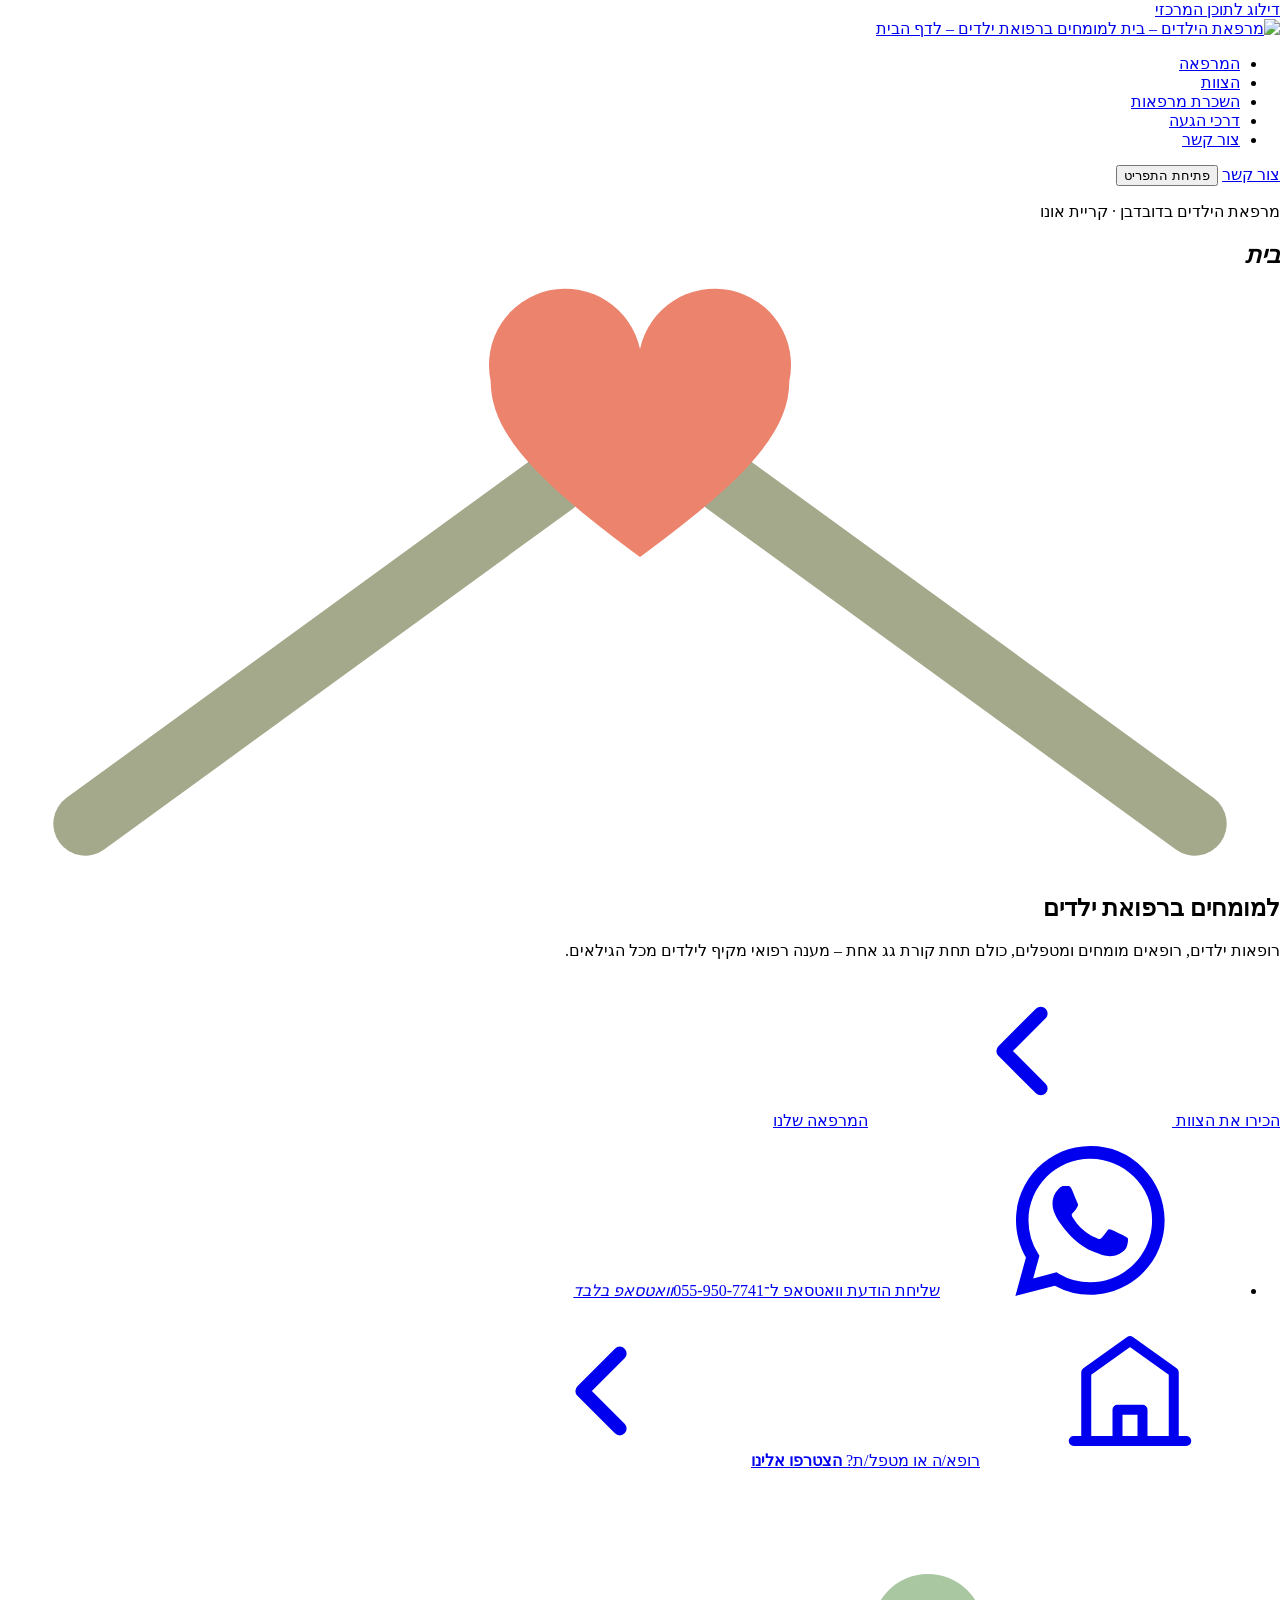
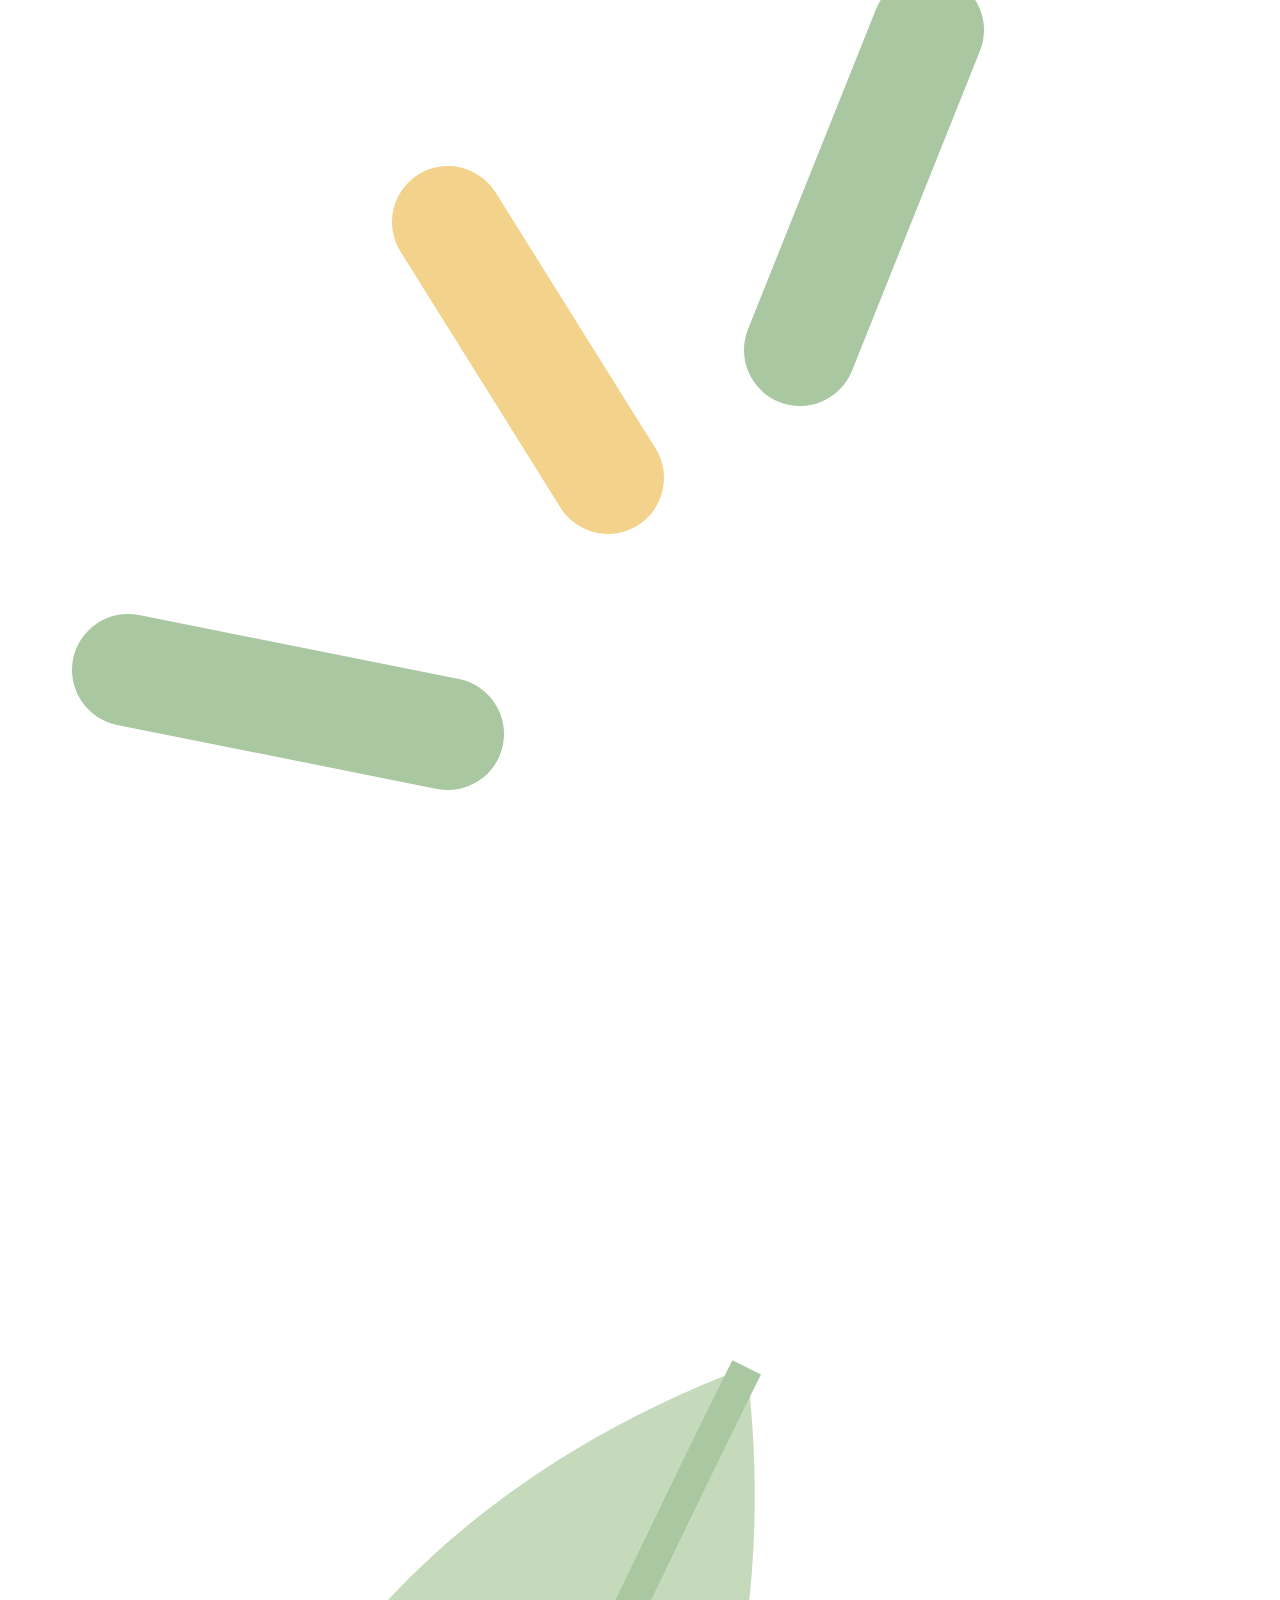
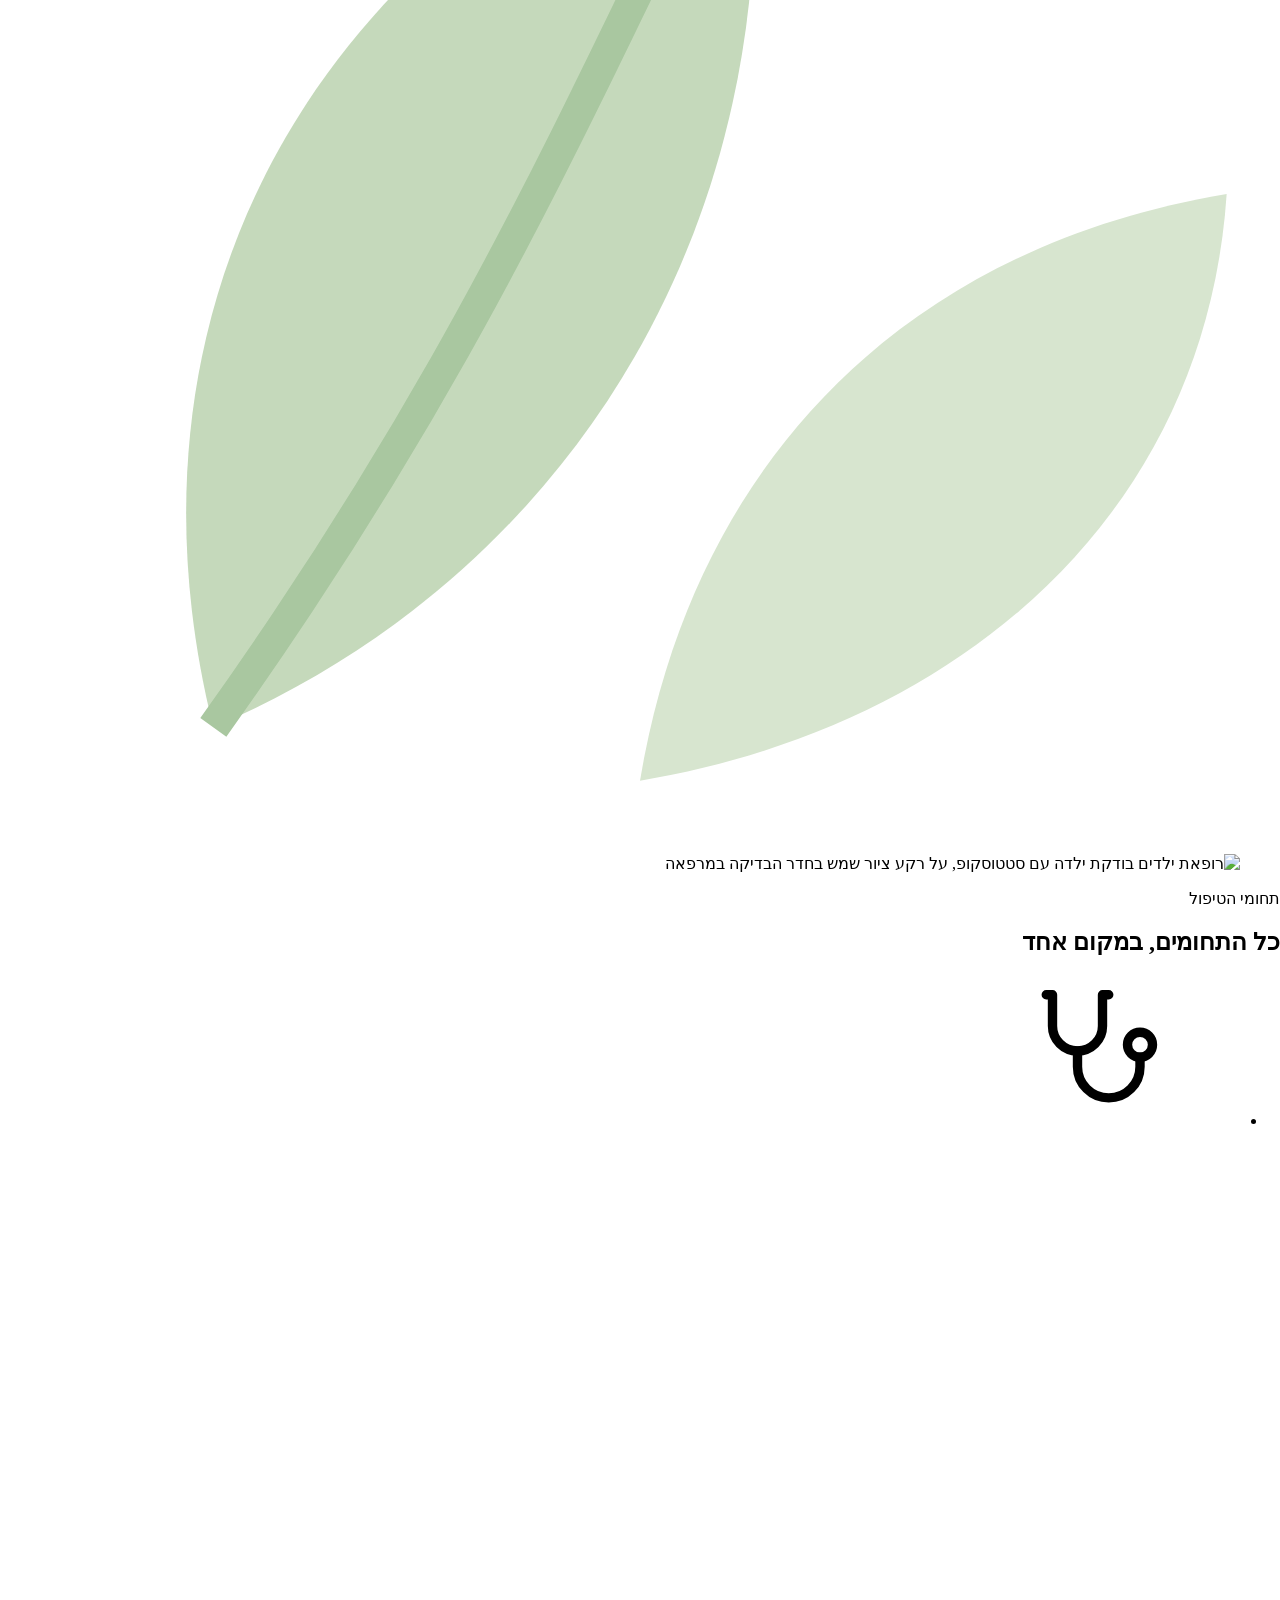
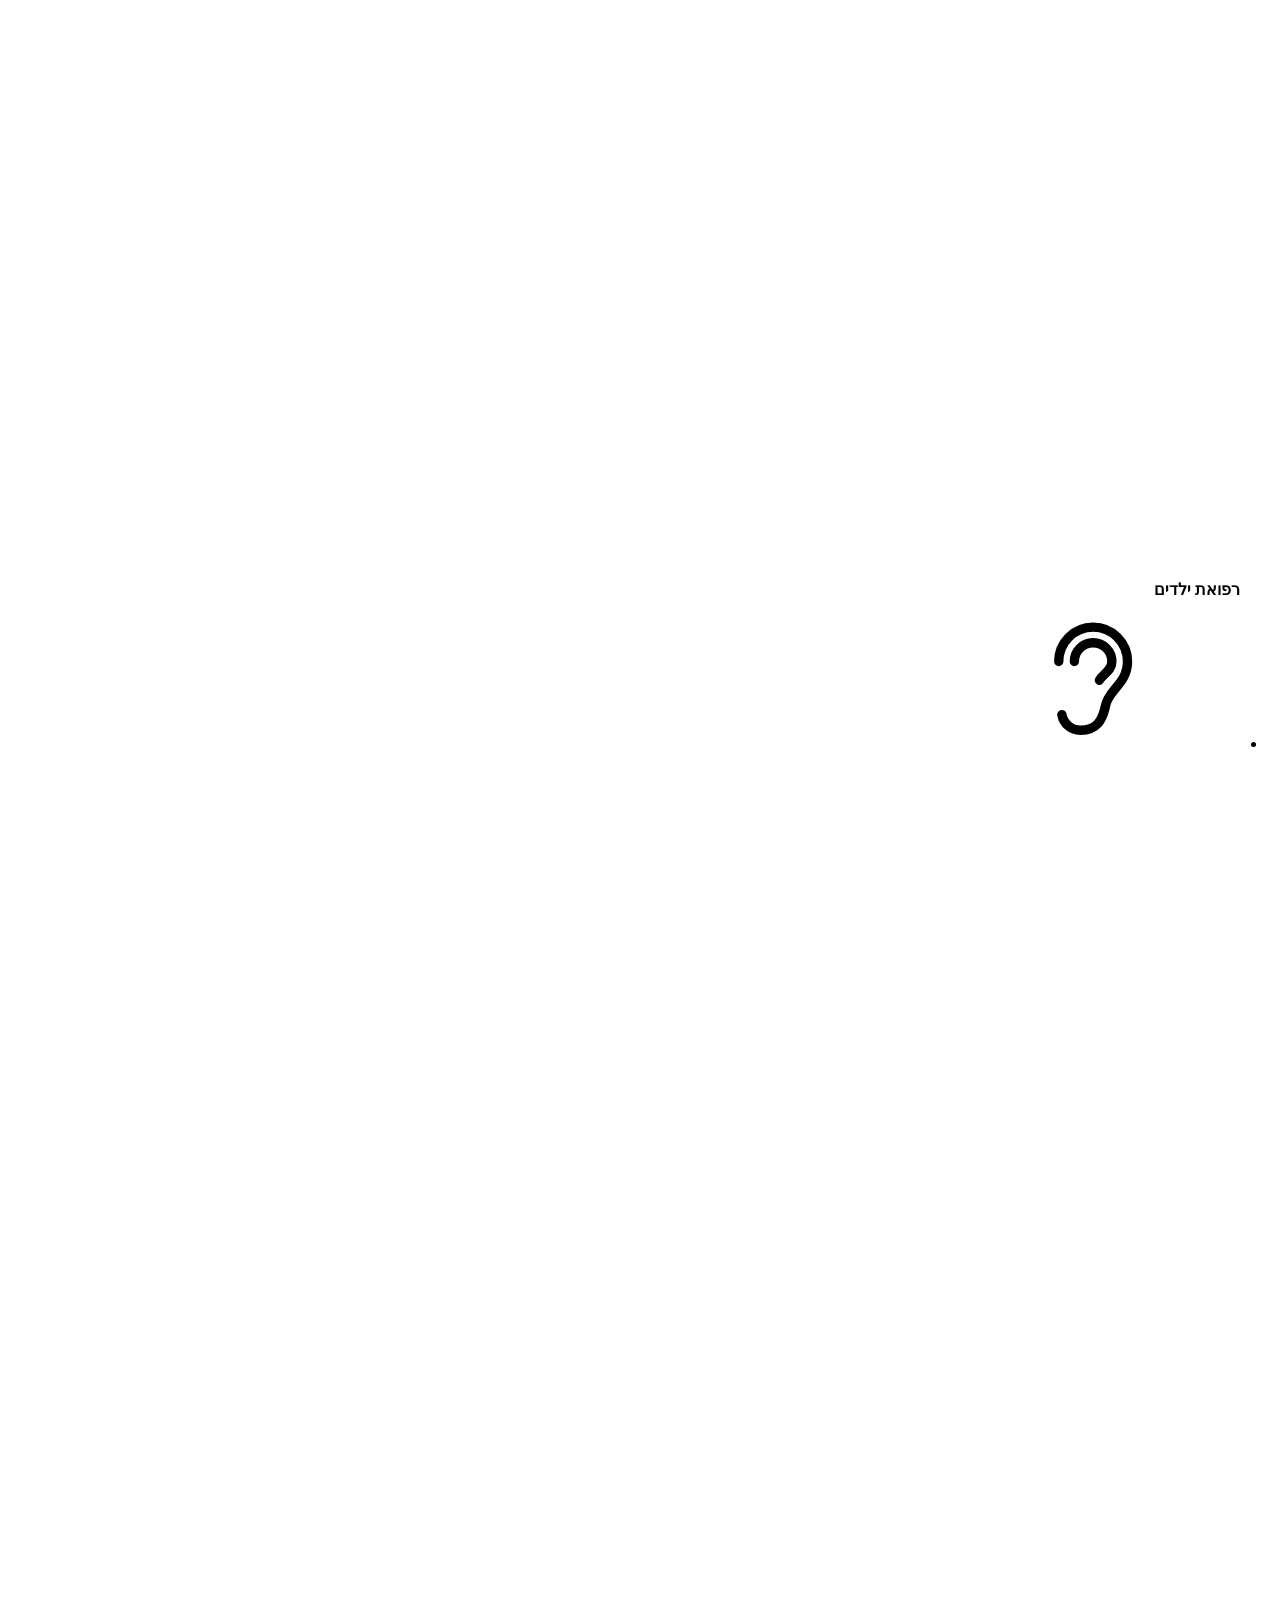
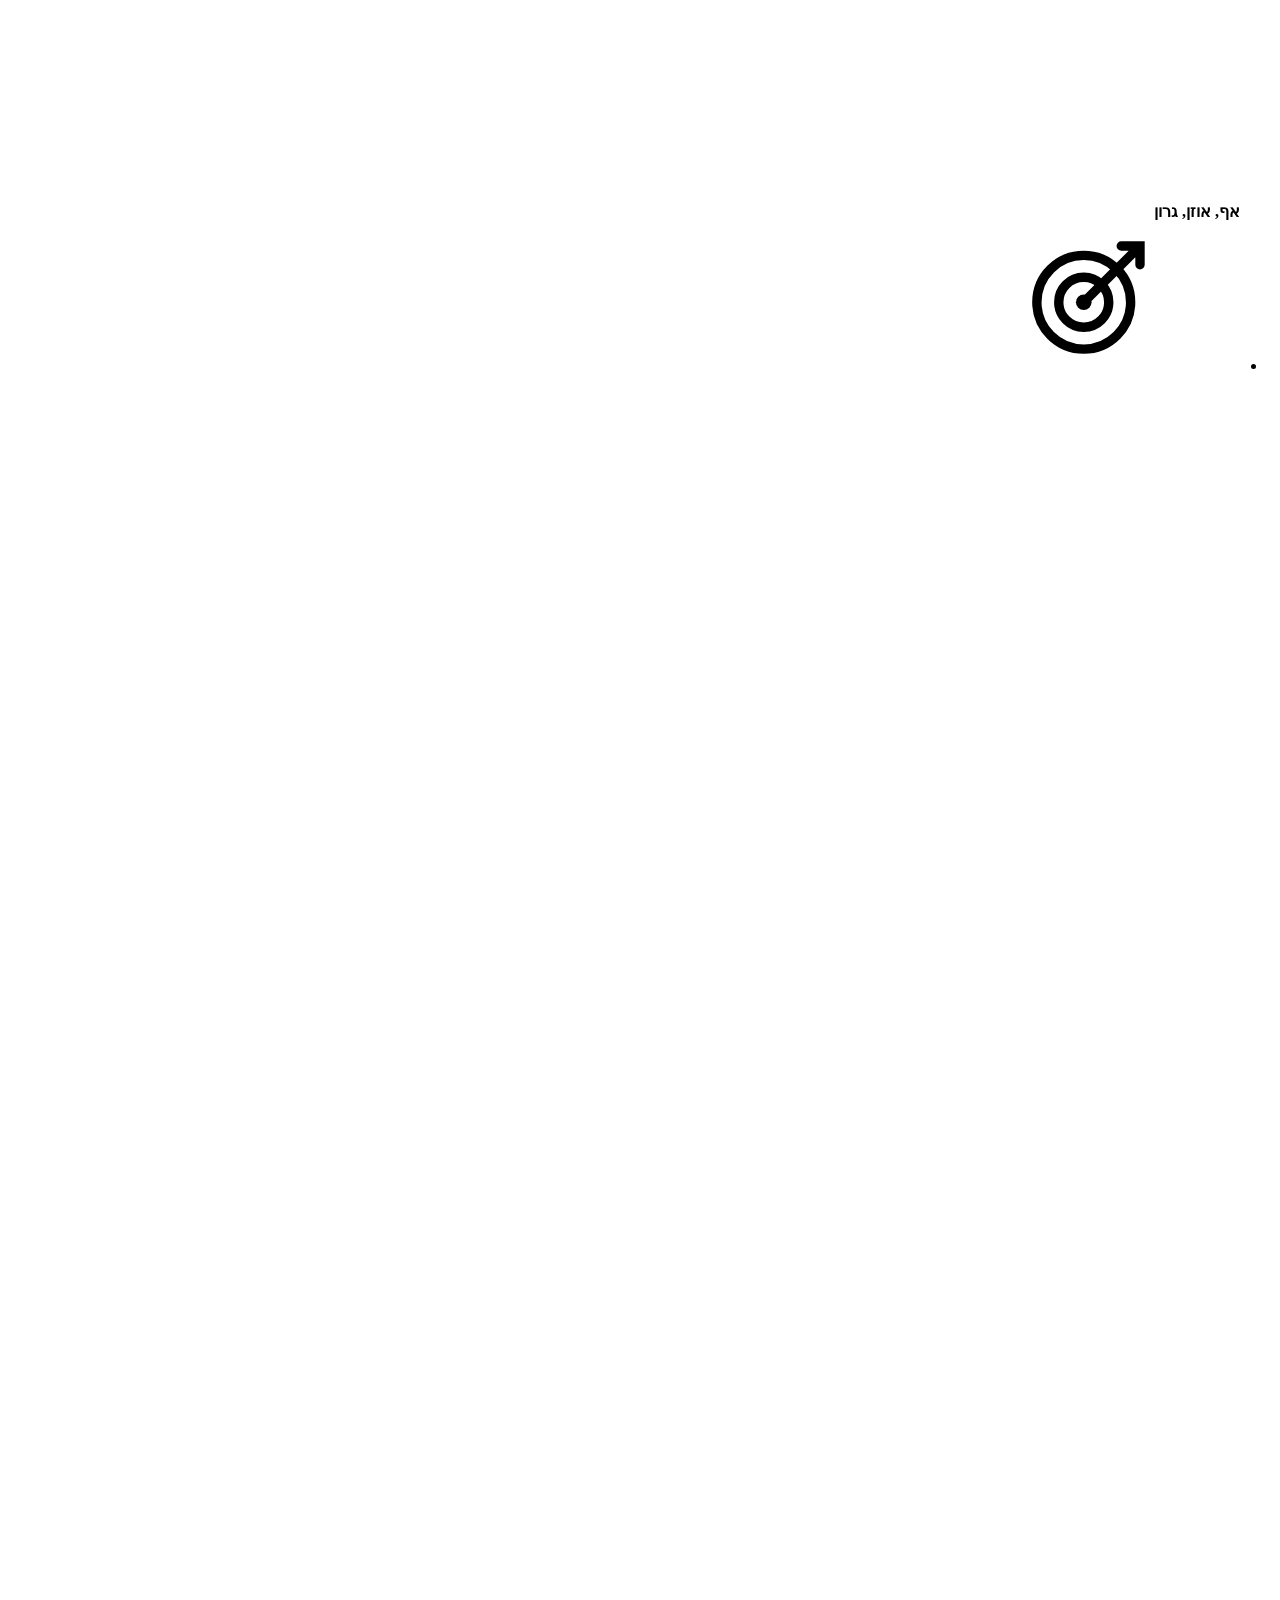
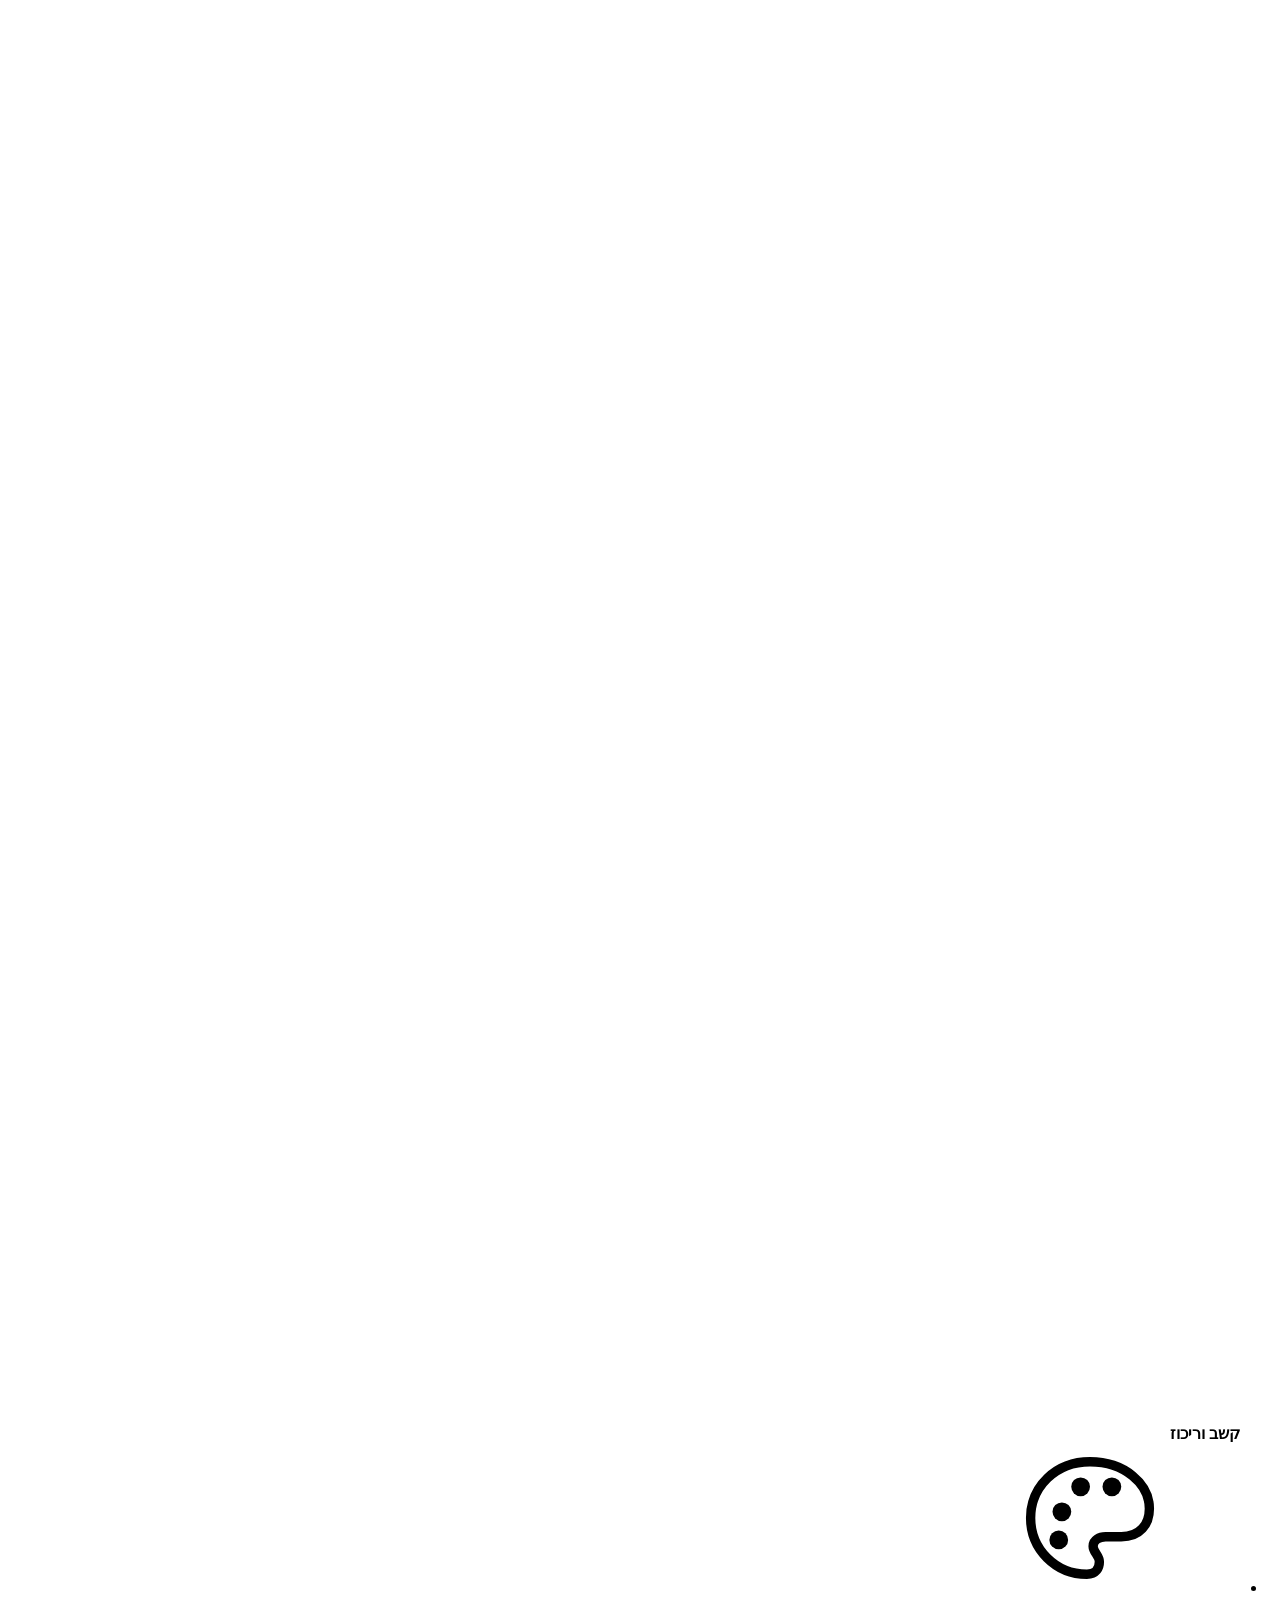
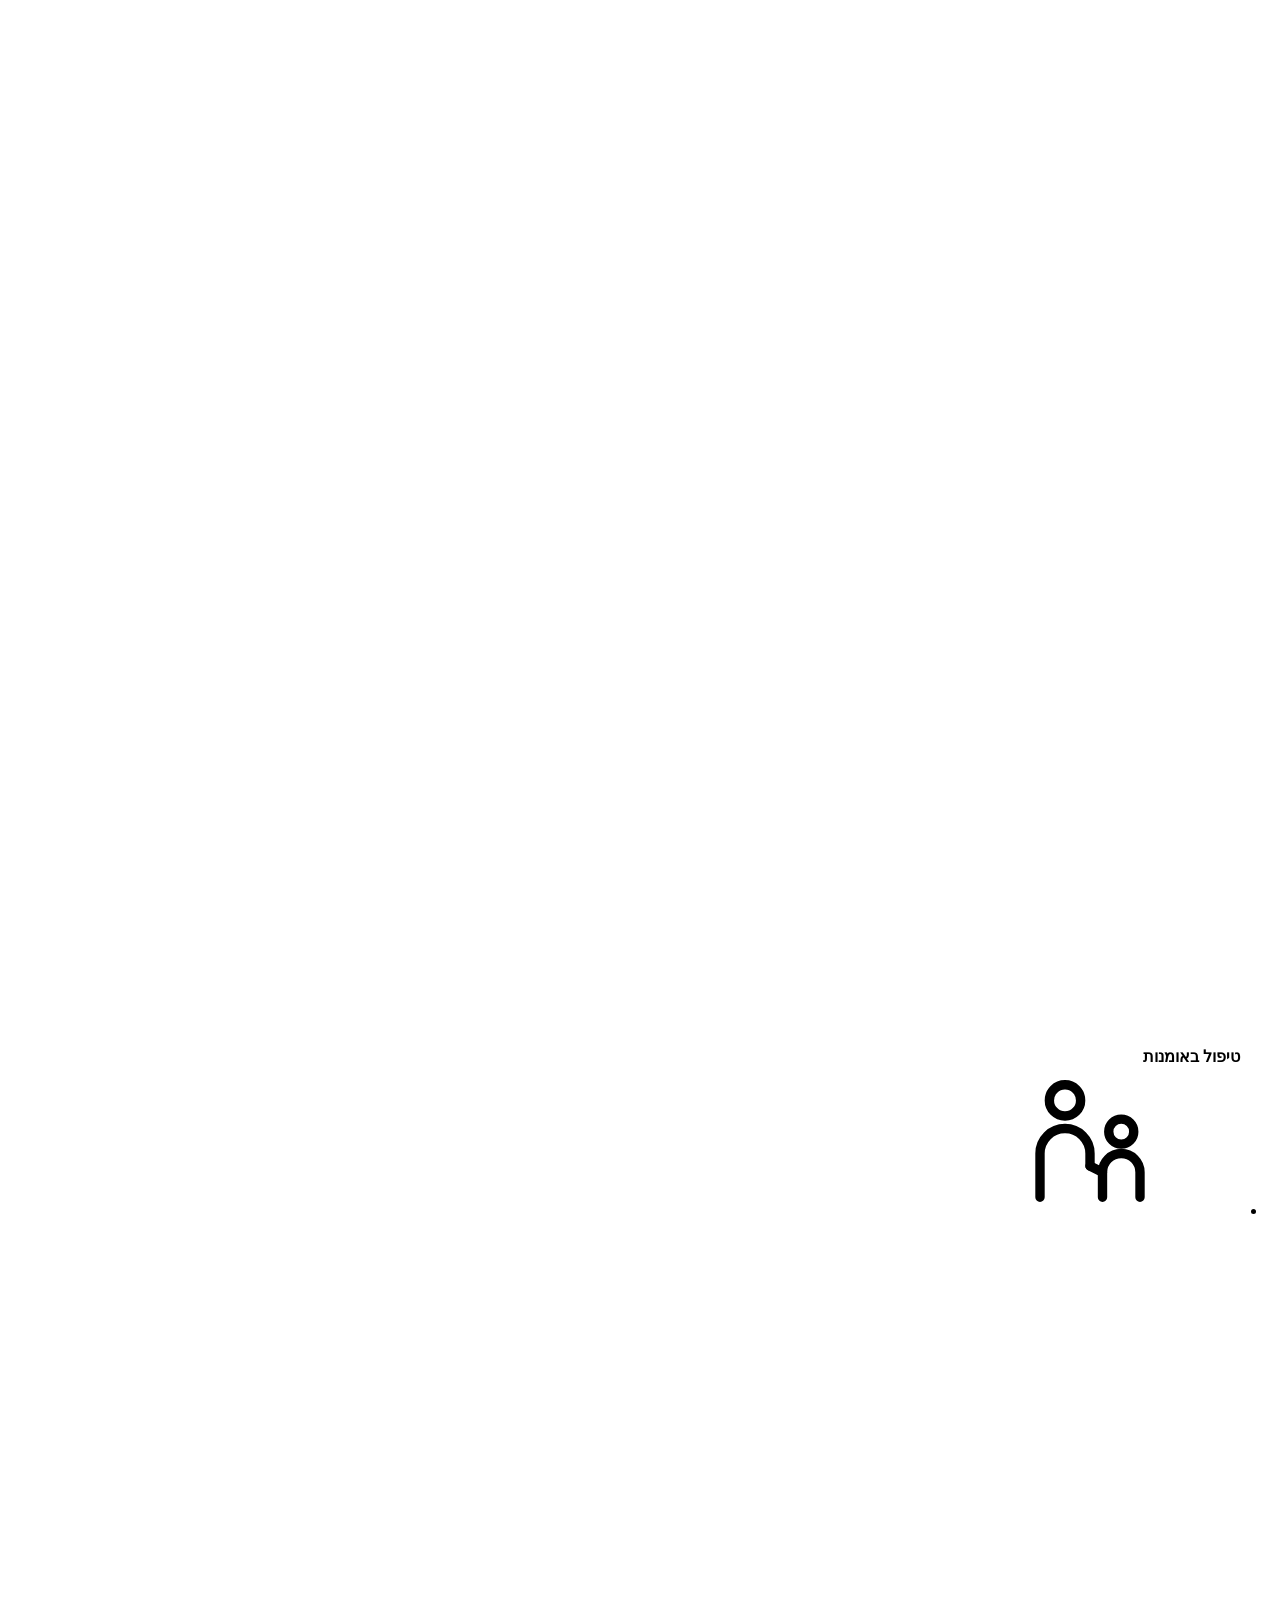
==== commit b919c876: "refactor" ====
--- a/docs/index.html
+++ b/docs/index.html
@@ -26,757 +26,10 @@
 <script>window.PAGE="home";</script>
 <script type="application/ld+json">{"@context": "https://schema.org", "@type": "MedicalClinic", "@id": "https://duvdevan-kids.co.il/#clinic", "name": "מרפאת הילדים בדובדבן", "alternateName": ["מרפאת הילדים – בית למומחים ברפואת ילדים", "מרפאת ילדים קריית אונו"], "url": "https://duvdevan-kids.co.il/", "logo": "https://duvdevan-kids.co.il/icon-512.png", "image": "https://duvdevan-kids.co.il/og-image.jpg", "address": {"@type": "PostalAddress", "streetAddress": "הדובדבן 7, קומה 4", "addressLocality": "קריית אונו", "addressCountry": "IL", "addressRegion": "פסגת אונו"}, "geo": {"@type": "GeoCoordinates", "latitude": 32.0688675, "longitude": 34.8643738}, "medicalSpecialty": ["Pediatric", "Otolaryngologic", "Psychiatric", "SpeechPathology"], "description": "מרפאת הילדים בדובדבן בקריית אונו: רופאות ילדים, רופאים מומחים ומטפלים תחת קורת גג אחת – רפואת ילדים, אף אוזן גרון, קשב וריכוז, טיפול רגשי, קלינאות תקשורת והדרכת הנקה.", "employee": [{"@type": "Person", "name": "ד״ר דפנה נסלרוט", "jobTitle": "מומחית ברפואת ילדים וברפואת ספורט", "url": "https://duvdevan-kids.co.il/team/dafna/"}, {"@type": "Person", "name": "ד״ר אורלי אוחנה", "jobTitle": "מומחית ברפואת ילדים", "url": "https://duvdevan-kids.co.il/team/orly/"}, {"@type": "Person", "name": "ד״ר שי שמש", "jobTitle": "מומחה אף, אוזן, גרון", "url": "https://duvdevan-kids.co.il/team/shai/"}, {"@type": "Person", "name": "ד״ר לאה אלקובי", "jobTitle": "רופאת קשב וריכוז", "url": "https://duvdevan-kids.co.il/team/leah/"}, {"@type": "Person", "name": "נופר ברקני רמות", "jobTitle": "מטפלת רגשית באמנות (M.A.)", "url": "https://duvdevan-kids.co.il/team/nofar/"}, {"@type": "Person", "name": "פאני לביא־טרבלסי", "jobTitle": "פסיכותרפיסטית CBT, יועצת חינוכית ומדריכת הורים", "url": "https://duvdevan-kids.co.il/team/fanny/"}, {"@type": "Person", "name": "הדס טל", "jobTitle": "קלינאית תקשורת ומדריכת הנקה", "url": "https://duvdevan-kids.co.il/team/tal/"}, {"@type": "Person", "name": "ליטל יצחק", "jobTitle": "פסיכולוגית ילדים", "url": "https://duvdevan-kids.co.il/team/lital/"}], "telephone": "+972-55-950-7741", "areaServed": [{"@type": "City", "name": "קריית אונו"}, {"@type": "City", "name": "גני תקווה"}, {"@type": "City", "name": "סביון"}, {"@type": "City", "name": "יהוד-מונוסון"}, {"@type": "City", "name": "אור יהודה"}, {"@type": "City", "name": "גבעת שמואל"}, {"@type": "City", "name": "פתח תקווה"}]}</script>
 <style>[hidden]{display:none!important}html{-webkit-text-size-adjust:100%}</style>
-<style>.area-note{margin-top:.6rem;max-width:62ch}</style>
 <link rel="preconnect" href="https://fonts.googleapis.com">
 <link rel="preconnect" href="https://fonts.gstatic.com" crossorigin>
 <link rel="stylesheet" href="https://fonts.googleapis.com/css2?family=Fredoka:wght@500;600;700&family=Heebo:wght@300;400;500;600;700;800&display=swap">
-<style>
-:root{
-  --bg:#f4f6fb; --bg-2:#eaeef7; --surface:#ffffff; --ink:#1c2548; --muted:#5a6486; --line:#dde2ee;
-  --navy:#0b2f5c; --coral:#ec836c; --coral-ink:#a94a34; --roof:#a3a98a; --cream:#f4edd6; --steel:#93aab4; --petal:#f6d5cf; --petal-2:#fbece8; --sage:#b7c9a8; --sun:#f3d38c; --wood:#d8b98f;
-  --branch:#3b3550; --btn-bg:#0b2f5c; --btn-ink:#ffffff; --hdr:rgba(255,255,255,.96);
-  --ok:#2f8a63; --ok-bg:#e3f3ec; --warn:#b8641d; --warn-bg:#fcefe2; --crit:#c23b3b; --crit-bg:#fbe6e6;
-  --wa:#1f9d55; --scrim:rgba(20,26,54,.45);
-  --shadow:0 18px 40px -22px rgba(43,61,124,.35);
-  --display:"Fredoka","Heebo","Segoe UI",Arial,sans-serif;
-  --body:"Heebo","Segoe UI",Arial,sans-serif;
-  --r:18px;
-}
-@media (prefers-color-scheme:dark){
-  :root:not([data-theme="light"]){
-    color-scheme:dark;
-    --bg:#0f1428; --bg-2:#141b36; --surface:#18203f; --ink:#edf0fa; --muted:#a4aecb; --line:#29325a;
-    --navy:#b4c2f2; --coral:#f08f77; --coral-ink:#f5a58f; --steel:#6f8791; --petal:#5a3b45; --petal-2:#2a2238; --sage:#6c8062; --sun:#c9a857; --wood:#a88c66;
-    --branch:#d9cfe6; --btn-bg:#e8765a; --btn-ink:#1a1020; --hdr:rgba(15,20,40,.82);
-    --ok:#6fd0a4; --ok-bg:#16352b; --warn:#f0b073; --warn-bg:#3a2a18; --crit:#f18a8a; --crit-bg:#3d1c22;
-    --wa:#5fd08f; --scrim:rgba(0,0,0,.6);
-    --shadow:0 18px 40px -22px rgba(0,0,0,.7);
-  }
-}
-:root[data-theme="dark"]{
-  color-scheme:dark;
-  --bg:#0f1428; --bg-2:#141b36; --surface:#18203f; --ink:#edf0fa; --muted:#a4aecb; --line:#29325a;
-  --navy:#b4c2f2; --coral:#f08f77; --coral-ink:#f5a58f; --steel:#6f8791; --petal:#5a3b45; --petal-2:#2a2238; --sage:#6c8062; --sun:#c9a857; --wood:#a88c66;
-  --branch:#d9cfe6; --btn-bg:#e8765a; --btn-ink:#1a1020; --hdr:rgba(15,20,40,.82);
-  --ok:#6fd0a4; --ok-bg:#16352b; --warn:#f0b073; --warn-bg:#3a2a18; --crit:#f18a8a; --crit-bg:#3d1c22;
-  --wa:#5fd08f; --scrim:rgba(0,0,0,.6);
-  --shadow:0 18px 40px -22px rgba(0,0,0,.7);
-}
-html{scroll-behavior:smooth;scroll-padding-top:110px}
-@media (prefers-reduced-motion:reduce){html{scroll-behavior:auto}*{transition:none!important;animation:none!important}}
-body{background:var(--bg);color:var(--ink);font-family:var(--body);font-size:16.5px;line-height:1.7}
-body.locked{overflow:hidden}
-.site{direction:rtl;text-align:right}
-a{color:inherit}
-h1,h2,h3,h4{font-family:var(--display);line-height:1.15;text-wrap:balance;margin:0;color:var(--ink)}
-h2{font-size:clamp(30px,4.4vw,46px);font-weight:600}
-h3{font-size:22px;font-weight:700}
-p{margin:0}
-button{font:inherit;color:inherit}
-:focus-visible{outline:3px solid var(--focus);outline-offset:3px;border-radius:6px}
-.wrap{max-width:1180px;margin-inline:auto;padding-inline:20px}
-.eyebrow{font-size:14px;font-weight:600;color:var(--coral-ink);letter-spacing:.02em;display:inline-flex;align-items:center;gap:8px}
-.eyebrow::before{content:"";width:18px;height:2px;background:currentColor;border-radius:2px}
-.lede{color:var(--muted);font-size:18px;max-width:60ch}
-section{padding-block:clamp(60px,8vw,104px)}
-.sec-head{display:grid;gap:14px;margin-bottom:36px;max-width:720px}
-.ltr{direction:ltr;unicode-bidi:isolate;display:inline-block}
-
-/* buttons */
-.btn{display:inline-flex;align-items:center;justify-content:center;gap:10px;background:var(--btn-bg);color:var(--btn-ink);text-decoration:none;padding:14px 24px;border-radius:999px;border:0;font-weight:600;cursor:pointer;transition:transform .2s,box-shadow .2s,background .2s}
-.btn:hover{transform:translateY(-2px);box-shadow:var(--shadow)}
-.btn-ghost{background:transparent;color:var(--ink);box-shadow:inset 0 0 0 1.5px var(--line)}
-.btn-ghost:hover{box-shadow:inset 0 0 0 1.5px var(--steel)}
-.btn-wa{background:var(--wa);color:#fff}
-:root[data-theme="dark"] .btn-wa{color:#0c2016}
-@media (prefers-color-scheme:dark){:root:not([data-theme="light"]) .btn-wa{color:#0c2016}}
-.btn-sm{padding:10px 18px;font-size:15px}
-.btn svg{width:18px;height:18px;flex:none}
-
-/* header */
-.hdr{position:sticky;top:env(safe-area-inset-top,0px);z-index:50;background:var(--hdr);backdrop-filter:saturate(1.4) blur(14px);-webkit-backdrop-filter:saturate(1.4) blur(14px);border-bottom:1px solid var(--line);transition:box-shadow .3s}
-.hdr.scrolled{box-shadow:0 10px 30px -20px rgba(20,30,70,.35)}
-.hdr-row{display:flex;align-items:center;justify-content:space-between;gap:24px;min-height:76px;transition:min-height .3s}
-.hdr.scrolled .hdr-row{min-height:64px}
-.brand{display:flex;align-items:center;gap:12px;text-decoration:none}
-.brand svg{width:52px;height:52px;flex:none;transition:transform .4s}
-.brand:hover svg{transform:rotate(-8deg) scale(1.06)}
-.brand b{display:block;font-family:var(--display);font-size:21px;font-weight:700;line-height:1.1}
-.brand small{display:block;font-size:13px;color:var(--coral-ink);font-weight:500}
-.nav{display:flex;gap:4px}
-.nav a{text-decoration:none;font-size:15.5px;padding:8px 13px;border-radius:999px;color:var(--muted);transition:color .2s,background .2s}
-.nav a:hover,.nav a.active{color:var(--ink);background:var(--bg-2)}
-.hdr-actions{display:flex;align-items:center;gap:10px}
-.burger{display:none;width:46px;height:46px;border-radius:14px;border:1px solid var(--line);background:var(--surface);cursor:pointer;place-items:center;color:var(--ink);padding:0}
-.burger i{display:block;width:20px;height:2px;background:currentColor;border-radius:2px;transition:transform .3s,opacity .3s}
-.burger i+i{margin-top:5px}
-.burger[aria-expanded="true"] i:nth-child(1){transform:translateY(7px) rotate(45deg)}
-.burger[aria-expanded="true"] i:nth-child(2){opacity:0}
-.burger[aria-expanded="true"] i:nth-child(3){transform:translateY(-7px) rotate(-45deg)}
-.hdr-addr{display:none}
-@media (max-width:900px){
-  .hdr-row,.hdr.scrolled .hdr-row{min-height:64px;gap:12px}
-  .hdr-actions .btn{display:none}
-  .burger{display:grid}
-  .brand b{font-size:19px}
-  .brand svg{width:38px;height:38px}
-  .hdr-addr{display:flex;justify-content:center;align-items:center;gap:6px;font-size:14px;color:var(--muted);text-decoration:none;padding-block:0 10px}
-  .hdr-addr svg{width:14px;height:14px;color:var(--coral)}
-  .nav{position:absolute;inset-inline:12px;top:calc(100% + 8px);flex-direction:column;background:var(--surface);border:1px solid var(--line);border-radius:var(--r);padding:10px;box-shadow:var(--shadow);opacity:0;transform:translateY(-8px);pointer-events:none;transition:opacity .25s,transform .25s}
-  .nav.open{opacity:1;transform:none;pointer-events:auto}
-  .nav a{font-size:17px;padding:12px 14px;border-radius:12px}
-  .nav .nav-cta{display:flex;margin-top:6px;background:var(--btn-bg);color:var(--btn-ink);justify-content:center;font-weight:600}
-}
-.nav-cta{display:none}
-
-/* hero */
-.hero{padding-block:clamp(36px,6vw,72px) clamp(36px,5vw,64px)}
-.hero-grid{display:grid;grid-template-columns:1.05fr 1fr;align-items:center;gap:clamp(24px,5vw,64px)}
-.hero-kicker{font-size:17px;font-weight:600;color:var(--navy);display:flex;align-items:center;gap:10px;flex-wrap:wrap}
-.hero h1{font-size:clamp(44px,5.8vw,74px);font-weight:600;letter-spacing:-.01em;line-height:1.05}
-.hero h1 em{font-style:normal;color:var(--coral);position:relative;white-space:nowrap}
-.hero h1 em::after{content:"";position:absolute;inset-inline:0;bottom:.06em;height:.12em;background:var(--petal);z-index:-1;border-radius:4px}
-.hero-copy{display:grid;gap:22px;position:relative;z-index:1}
-.hero-ctas{display:flex;flex-wrap:wrap;gap:12px}
-.status{display:inline-flex;align-items:center;gap:10px;font-size:15px;padding:8px 16px;border-radius:999px;background:var(--surface);border:1px solid var(--line);width:max-content;max-width:100%}
-.dot{width:9px;height:9px;border-radius:50%;background:var(--muted);flex:none}
-.status.open .dot{background:var(--ok);animation:pulse 2s infinite}
-.status.closed .dot{background:var(--warn)}
-@keyframes pulse{0%{box-shadow:0 0 0 0 color-mix(in srgb,var(--ok) 55%,transparent)}100%{box-shadow:0 0 0 10px transparent}}
-.quick{display:flex;flex-wrap:wrap;gap:10px;align-items:center;font-size:14.5px;color:var(--muted)}
-.qbtn{display:inline-flex;align-items:center;gap:8px;text-decoration:none;padding:8px 14px;border-radius:999px;border:1px solid var(--line);background:var(--surface);color:var(--ink);font-size:14.5px;transition:border-color .2s,transform .2s}
-.qbtn:hover{border-color:var(--steel);transform:translateY(-1px)}
-.qbtn svg{width:18px;height:18px}
-.qbtn.wa svg{color:var(--wa)}
-.qbtn.mail svg{color:var(--coral)}
-.hero-art{position:relative;aspect-ratio:1/1;max-width:100%;width:100%}
-.hero-art canvas{width:100%;height:100%;display:block;cursor:pointer;touch-action:pan-y}
-.float{position:absolute;background:var(--surface);border:1px solid var(--line);border-radius:16px;padding:12px 16px;box-shadow:var(--shadow);font-size:14px;line-height:1.4;display:flex;gap:10px;align-items:center;pointer-events:none}
-.float b{display:block;font-size:15px}
-.float .ic{width:34px;height:34px;border-radius:10px;display:grid;place-items:center;background:var(--petal-2);color:var(--coral-ink);flex:none;font-family:var(--display);font-weight:900;font-size:18px}
-.float.f1{bottom:9%;right:0}
-.float.f2{top:10%;left:0}
-.art-hint{position:absolute;bottom:-6px;left:50%;transform:translateX(-50%);font-size:12.5px;color:var(--muted);white-space:nowrap}
-@media (max-width:900px){.hero-grid{grid-template-columns:1fr}.hero-art{max-width:460px;margin-inline:auto}}
-
-/* disciplines ribbon */
-
-/* gallery */
-.gal-head{display:flex;justify-content:space-between;align-items:end;gap:20px;flex-wrap:wrap;margin-bottom:28px}
-.gal-head .sec-head{margin:0}
-.gal-nav{display:flex;gap:8px}
-.gal-nav button{width:48px;height:48px;border-radius:50%;border:1px solid var(--line);background:var(--surface);cursor:pointer;display:grid;place-items:center;transition:border-color .2s,transform .2s}
-.gal-nav button:hover{border-color:var(--steel);transform:scale(1.05)}
-.gal-nav svg{width:20px;height:20px}
-.gallery{display:flex;gap:16px;overflow-x:auto;scroll-snap-type:x mandatory;padding-bottom:12px;scrollbar-width:thin}
-.shot{all:unset;box-sizing:border-box;cursor:zoom-in;flex:none;scroll-snap-align:start;height:clamp(250px,32vw,380px);border-radius:22px;overflow:hidden;position:relative;max-width:88vw;background:var(--bg-2)}
-.shot img{height:100%;width:auto;max-width:none;display:block;transition:transform .6s cubic-bezier(.2,.8,.2,1)}
-.shot:hover img{transform:scale(1.04)}
-.shot:focus-visible{outline:3px solid var(--focus);outline-offset:3px}
-.shot .cap{position:absolute;bottom:14px;right:14px;background:var(--surface);color:var(--ink);border-radius:999px;padding:6px 14px;font-size:14px;font-weight:500;box-shadow:var(--shadow)}
-.lb{position:fixed;inset:0;z-index:120;background:rgba(12,16,34,.9);display:grid;grid-template-rows:1fr auto;place-items:center;padding:calc(20px + env(safe-area-inset-top,0px)) 16px calc(20px + env(safe-area-inset-bottom,0px));opacity:0;pointer-events:none;transition:opacity .3s;direction:rtl}
-.lb.show{opacity:1;pointer-events:auto}
-.lb img{max-width:min(1200px,100%);max-height:78vh;border-radius:18px;object-fit:contain;box-shadow:0 30px 80px rgba(0,0,0,.5)}
-.lb-bar{display:flex;gap:14px;align-items:center;color:#fff;margin-top:14px}
-.lb-bar span{min-width:150px;text-align:center;font-size:15px}
-.lb button{width:46px;height:46px;border-radius:50%;border:1px solid rgba(255,255,255,.3);background:rgba(255,255,255,.1);color:#fff;cursor:pointer;display:grid;place-items:center}
-.lb button svg{width:20px;height:20px}
-.lb .lb-x{position:absolute;top:calc(16px + env(safe-area-inset-top,0px));left:16px}
-.grove{position:absolute;pointer-events:none;opacity:.9}
-.join .grove{position:absolute;width:210px;height:140px;left:150px;bottom:-8px;opacity:.95;z-index:0}
-@media (max-width:900px){.join .grove{display:none}}
-.d-top .avatar{width:120px!important;height:120px!important}
-/* team */
-.team-block+.team-block{margin-top:44px}
-.team-block h3{font-size:24px;margin-bottom:18px;display:flex;align-items:center;gap:12px}
-.team-block h3 small{font-family:var(--body);font-size:14px;color:var(--muted);font-weight:400}
-.team-grid{display:grid;grid-template-columns:repeat(4,1fr);gap:18px}
-.card{all:unset;box-sizing:border-box;cursor:pointer;background:var(--surface);border:1px solid var(--line);border-radius:24px;padding:24px 22px 20px;display:grid;grid-template-rows:auto auto auto 1fr auto;gap:6px;transition:transform .25s,box-shadow .25s,border-color .25s;position:relative;overflow:hidden}
-.card::before{content:"";position:absolute;width:150px;height:150px;top:-70px;left:-60px;background:var(--petal-2);border-radius:44% 56% 60% 40%/50% 45% 55% 50%;transition:transform .5s}
-.card:hover{transform:translateY(-4px);box-shadow:var(--shadow);border-color:color-mix(in srgb,var(--steel) 60%,var(--line))}
-.card:hover::before{transform:scale(1.25) rotate(20deg)}
-.card:focus-visible{outline:3px solid var(--focus);outline-offset:3px}
-.card>*{position:relative}
-.card.hl{border-color:var(--coral);box-shadow:0 0 0 3px color-mix(in srgb,var(--coral) 25%,transparent)}
-.avatar{width:96px;height:96px;display:grid;place-items:center;font-family:var(--display);font-size:32px;font-weight:700;color:#fff;background:var(--c,var(--navy));border-radius:46% 54% 60% 40%/50% 42% 58% 50%;margin-bottom:10px;overflow:hidden}
-.avatar img{width:100%;height:100%;object-fit:cover}
-.card:nth-child(2n) .avatar{border-radius:58% 42% 45% 55%/48% 60% 40% 52%}
-.card .nm{font-family:var(--display);font-size:21px;font-weight:700;line-height:1.2}
-.card .ttl{color:var(--coral-ink);font-size:14.5px;font-weight:500;line-height:1.35}
-.card .tz{color:var(--muted);font-size:14.5px;line-height:1.55;margin-top:6px}
-.card .more{margin-top:14px;display:flex;align-items:center;gap:6px;font-size:14.5px;font-weight:600;color:var(--navy)}
-.card .more svg{width:16px;height:16px;transition:transform .2s}
-.card:hover .more svg{transform:translateX(-4px)}
-@media (max-width:1000px){.team-grid{grid-template-columns:repeat(2,1fr)}}
-@media (max-width:520px){.team-grid{grid-template-columns:1fr}.card{grid-template-columns:auto 1fr;grid-template-rows:none;column-gap:16px;align-items:center}.card .avatar{grid-row:span 3;margin:0;width:68px;height:68px;font-size:26px}.card .tz,.card .more{grid-column:1/-1}}
-.join{margin-top:44px;display:grid;grid-template-columns:1fr auto;padding-inline-end:clamp(24px,26vw,380px)!important;gap:24px;align-items:center;background:var(--navy);color:#fff;border-radius:26px;padding:clamp(24px,4vw,40px);position:relative;overflow:hidden}
-:root[data-theme="dark"] .join{background:#223063}
-@media (prefers-color-scheme:dark){:root:not([data-theme="light"]) .join{background:#223063}}
-.join::after{content:"";position:absolute;width:280px;height:280px;left:-90px;bottom:-150px;background:#e8765a;opacity:.5;border-radius:42% 58% 63% 37%/45% 40% 60% 55%}
-.join>*{position:relative;z-index:1}
-.join h3{color:#fff;font-size:clamp(24px,3vw,32px)}
-.join p{color:#d6dcf2;max-width:62ch;margin-top:8px}
-.join .btn{background:#fff;color:#2b3d7c}
-@media (max-width:900px){.join{padding-inline-end:clamp(24px,4vw,40px)!important}}
-@media (max-width:700px){.join{grid-template-columns:1fr}.join .btn{justify-self:start}}
-
-/* finder */
-.finder{background:var(--bg-2)}
-.fgrid{display:grid;grid-template-columns:1fr 1.1fr;gap:28px;align-items:start}
-.chips{display:flex;flex-wrap:wrap;gap:10px}
-.chip{cursor:pointer;border:1px solid var(--line);background:var(--surface);padding:10px 16px;border-radius:999px;transition:border-color .2s,background .2s,transform .2s;font-size:15px}
-.chip:hover{border-color:var(--steel);transform:translateY(-1px)}
-.chip[aria-pressed="true"]{background:var(--btn-bg);color:var(--btn-ink);border-color:transparent}
-.fres{background:var(--surface);border:1px solid var(--line);border-radius:24px;padding:26px;display:grid;gap:16px}
-.fres h3{font-size:26px}
-.fres>p{color:var(--muted)}
-.mini{all:unset;box-sizing:border-box;cursor:pointer;display:grid;grid-template-columns:auto 1fr auto;gap:14px;align-items:center;padding:12px 14px;border-radius:16px;border:1px solid var(--line);transition:border-color .2s,background .2s}
-.mini:hover{border-color:var(--steel);background:var(--bg)}
-.mini:focus-visible{outline:3px solid var(--focus)}
-.mini .avatar{width:48px;height:48px;font-size:20px;margin:0}
-.mini b{display:block;font-size:16px}
-.mini span{font-size:14px;color:var(--muted)}
-.mini svg.go{width:18px;height:18px;color:var(--navy)}
-.fnote{font-size:13.5px;color:var(--muted);border-top:1px solid var(--line);padding-top:12px}
-@media (max-width:900px){.fgrid{grid-template-columns:1fr}}
-
-/* contact */
-.cgrid{display:grid;grid-template-columns:1fr 1.25fr;gap:22px;align-items:stretch}
-.panel{background:var(--surface);border:1px solid var(--line);border-radius:24px;padding:clamp(22px,3.5vw,34px);display:grid;gap:18px;align-content:start}
-.panel h3{font-size:24px}
-.crow{display:grid;grid-template-columns:44px 1fr auto;gap:14px;align-items:center}
-.crow .ic{width:44px;height:44px;border-radius:14px;display:grid;place-items:center;background:var(--bg-2);color:var(--coral-ink)}
-.crow .ic svg{width:20px;height:20px}
-.crow .ic.wa{color:var(--wa)}
-.crow b{display:block;font-size:14px;color:var(--muted);font-weight:500}
-.crow span.v{font-size:16.5px;font-weight:600}
-.crow small{display:block;font-size:13px;color:var(--muted)}
-.copy{cursor:pointer;border:1px solid var(--line);background:transparent;border-radius:10px;padding:6px 10px;font-size:13px;color:var(--muted);transition:border-color .2s,color .2s}
-.copy:hover{border-color:var(--steel);color:var(--ink)}
-.copy.done{color:var(--ok);border-color:var(--ok)}
-.booking{border-top:1px solid var(--line);padding-top:18px;display:grid;gap:12px}
-.booking p{color:var(--muted);font-size:15.5px}
-.booking strong{color:var(--ink)}
-.hours{display:grid;margin:0;font-variant-numeric:tabular-nums}
-.hours div{display:flex;justify-content:space-between;gap:16px;padding:11px 14px;border-radius:12px;font-size:16px}
-.hours div:nth-child(odd){background:var(--bg)}
-.hours div.today{background:var(--petal-2);color:var(--coral-ink);font-weight:600}
-.hours div.closed{color:var(--muted)}
-.hours dt,.hours dd{margin:0}
-.hours dd{direction:ltr}
-.map{padding:0;overflow:hidden;gap:0;display:flex;flex-direction:column}
-.map-frame{position:relative;flex:1;min-height:340px;background:var(--bg-2)}
-.map-frame iframe,.map-frame .map-fallback{position:absolute;inset:0;width:100%;height:100%;border:0;display:block}
-.map-frame iframe{z-index:1;background:var(--bg-2)}
-.map-bar{display:flex;flex-wrap:wrap;gap:12px;align-items:center;justify-content:space-between;padding:18px 20px;border-top:1px solid var(--line)}
-.map-bar b{display:block;font-size:17px}
-.map-bar small{color:var(--muted);font-size:14px}
-.map-bar .links{display:flex;gap:8px;flex-wrap:wrap}
-form.panel{gap:14px}
-.row2{display:grid;grid-template-columns:1fr 1fr;gap:14px}
-label{display:grid;gap:6px;font-size:14px;font-weight:500;color:var(--muted)}
-input,textarea,select{font:inherit;font-size:16px;color:var(--ink);background:var(--bg);border:1px solid var(--line);border-radius:12px;padding:12px 14px;transition:border-color .2s,box-shadow .2s;width:100%;box-sizing:border-box}
-input:focus,textarea:focus,select:focus{border-color:var(--steel);box-shadow:0 0 0 4px color-mix(in srgb,var(--steel) 25%,transparent)}
-textarea{min-height:110px;resize:vertical}
-.form-msg{font-size:14.5px;padding:12px 14px;border-radius:12px;background:var(--ok-bg);color:var(--ok)}
-.form-msg.err{background:var(--crit-bg);color:var(--crit)}
-@media (max-width:900px){.cgrid{grid-template-columns:1fr}}
-@media (max-width:460px){.row2{grid-template-columns:1fr}.crow{grid-template-columns:40px 1fr}.crow .copy{grid-column:2;justify-self:start}}
-
-
-[hidden]{display:none!important}
-.muted{color:var(--muted)}
-/* hero extras */
-.qbtn em{font-style:normal;font-size:12.5px;color:var(--wa);background:color-mix(in srgb,var(--wa) 12%,transparent);padding:2px 8px;border-radius:999px}
-.qbtn.cal svg{color:var(--navy)}
-.pro-link{display:flex;align-items:center;gap:12px;text-decoration:none;padding:14px 18px;border-radius:18px;background:var(--petal-2);color:var(--ink);width:max-content;max-width:100%;transition:transform .2s}
-.pro-link:hover{transform:translateY(-2px)}
-.pro-link svg{width:22px;height:22px;color:var(--coral-ink);flex:none}
-.pro-link svg.go{width:16px;height:16px;color:var(--navy)}
-.pro-link b{color:var(--coral-ink);font-weight:600}
-a.card{color:var(--ink);text-decoration:none}
-.join .eyebrow::before{background:#ffb9a6}
-.pro-panel{background:var(--petal-2);border-color:transparent}
-.pro-panel p{color:var(--muted)}
-.ticks{list-style:none;margin:0;padding:0;display:grid;gap:10px}
-.ticks li{display:flex;gap:10px;align-items:center}
-.ticks svg{width:18px;height:18px;color:var(--coral-ink);flex:none}
-.d-actions{display:flex;flex-wrap:wrap;gap:10px}
-@media (min-width:901px){.cgrid{grid-template-columns:1fr 1fr!important}}
-.map-frame{min-height:420px}
-.foot-nav{display:flex;gap:18px}.foot-nav a{text-decoration:none;color:var(--muted)}.foot-nav a:hover{color:var(--ink)}
-footer .foot{flex-wrap:wrap}
-/* sub-pages */
-.view-top{padding-block:26px 0}
-.back{display:inline-flex;align-items:center;gap:8px;text-decoration:none;color:var(--muted);font-weight:500;padding:8px 14px 8px 16px;border-radius:999px;border:1px solid var(--line);background:var(--surface)}
-.back:hover{color:var(--ink);border-color:var(--steel)}
-.back svg{width:16px;height:16px;transform:scaleX(-1)}
-.prof-sec{padding-block:28px 40px}
-.prof{display:grid;grid-template-columns:minmax(260px,360px) 1fr;gap:clamp(28px,5vw,64px);align-items:start}
-.prof-side{position:sticky;top:110px;display:grid;gap:18px}
-.prof-photo{aspect-ratio:1/1;max-width:100%;border-radius:46% 54% 60% 40%/50% 42% 58% 50%;overflow:hidden;background:var(--c);display:grid;place-items:center;color:#fff;font-family:var(--display);font-size:110px;font-weight:600;box-shadow:var(--shadow)}
-.prof-photo img{width:100%;height:100%;object-fit:cover}
-.prof-book{gap:14px}.prof-book .btn{justify-self:start}
-.prof-main{display:grid;gap:26px;min-width:0}
-.prof-main h1{font-size:clamp(38px,5vw,58px);font-weight:600;margin-top:8px}
-.p-ttl{color:var(--coral-ink);font-size:20px;font-weight:500;margin-top:6px}
-.p-lede{font-size:20px;color:var(--ink);max-width:56ch;line-height:1.6}
-.prof-main h4{font-family:var(--body);font-size:14px;font-weight:600;color:var(--muted);margin-bottom:10px}
-.prof-main p{max-width:64ch}
-.tags{display:flex;flex-wrap:wrap;gap:8px}
-.tag{font-size:15px;padding:7px 14px;border-radius:999px;background:var(--surface);border:1px solid var(--line);color:var(--ink)}
-.facts{display:grid;grid-template-columns:repeat(3,1fr);gap:12px}
-.fact{background:var(--surface);border:1px solid var(--line);border-radius:16px;padding:14px 16px}
-.fact b{display:block;font-size:13px;color:var(--muted);font-weight:500}
-.fact span{font-weight:600}
-.pn{display:grid;grid-template-columns:1fr 1fr;gap:12px;border-top:1px solid var(--line);padding-top:22px}
-.pn a{display:flex;align-items:center;gap:12px;text-decoration:none;color:var(--ink);padding:14px 16px;border-radius:16px;border:1px solid var(--line);background:var(--surface);transition:border-color .2s}
-.pn a:hover{border-color:var(--steel)}
-.pn a.nx{justify-content:flex-end;text-align:left}
-.pn small{display:block;color:var(--muted);font-size:13px}
-.pn svg{width:18px;height:18px;flex:none;color:var(--navy)}
-.pn svg.flip{transform:scaleX(-1)}
-.others-sec{padding-block:10px 80px}
-.others-sec h3{font-size:24px;margin-bottom:16px}
-.others{display:grid;grid-auto-flow:column;grid-auto-columns:minmax(250px,1fr);gap:12px;overflow-x:auto;padding-bottom:10px}
-.mini{display:grid;grid-template-columns:auto 1fr;gap:12px;align-items:center;padding:12px 14px;border-radius:18px;border:1px solid var(--line);background:var(--surface);text-decoration:none;color:var(--ink);transition:border-color .2s}
-.mini:hover{border-color:var(--steel)}
-.mini .avatar{width:52px;height:52px;font-size:20px;margin:0}
-.mini b{display:block;font-size:15.5px}.mini span{font-size:13.5px;color:var(--muted)}
-@media (max-width:900px){.prof{grid-template-columns:1fr}.prof-side{display:contents}.prof-photo{order:0;max-width:220px;margin-inline:auto;width:100%;font-size:84px}.prof-main{order:1}.prof-book{order:2}.facts{grid-template-columns:1fr 1fr}}
-@media (max-width:520px){.facts{grid-template-columns:1fr}.pn{grid-template-columns:1fr}}
-/* rent page */
-.rent-hero{padding-block:30px clamp(50px,7vw,90px)}
-.rh-grid{display:grid;grid-template-columns:1.05fr 1fr;gap:clamp(28px,5vw,64px);align-items:center}
-.rent-hero h1{font-size:clamp(42px,5.6vw,70px);font-weight:600;line-height:1.05}
-.rent-hero h1 em{font-style:normal;color:var(--coral)}
-.rh-art{position:relative;padding-bottom:12%}
-.rh-art img{width:100%;aspect-ratio:4/3;object-fit:cover;border-radius:44% 56% 50% 50%/38% 40% 60% 62%;box-shadow:var(--shadow);display:block}
-.rh-art .rh-2{position:absolute;width:38%;aspect-ratio:3/4;left:0;bottom:0;border-radius:28px;border:6px solid var(--bg)}
-.feat{display:grid;grid-template-columns:repeat(3,1fr);gap:18px}
-.fcard{background:var(--surface);border:1px solid var(--line);border-radius:22px;padding:24px;display:grid;gap:10px;align-content:start}
-.fcard p{color:var(--muted);font-size:15.5px}
-.fi{width:48px;height:48px;border-radius:16px;display:grid;place-items:center;background:var(--petal-2);color:var(--coral-ink)}
-.fi svg{width:24px;height:24px}
-.fcard:nth-child(3n+2) .fi{background:color-mix(in srgb,var(--sage) 35%,var(--surface));color:var(--navy)}
-.fcard:nth-child(3n) .fi{background:color-mix(in srgb,var(--steel) 30%,var(--surface));color:var(--navy)}
-.why-wrap{background:var(--bg-2)}
-.why{display:grid;grid-template-columns:repeat(3,1fr);gap:20px}
-.why article{background:var(--surface);border-radius:24px;overflow:hidden;display:grid;grid-template-rows:auto 1fr}
-.why img{width:100%;aspect-ratio:16/10;object-fit:cover;display:block}
-.why article>div{padding:22px;display:grid;gap:8px;align-content:start}
-.why p{color:var(--muted);font-size:15.5px}
-.fit{display:grid;grid-template-columns:repeat(3,1fr);gap:18px}
-.fit .panel{gap:14px}
-.steps-wrap{padding-top:0}
-.steps{list-style:none;margin:0;padding:0;display:grid;grid-template-columns:repeat(4,1fr);gap:18px;counter-reset:none}
-.steps li{position:relative;background:var(--surface);border:1px solid var(--line);border-radius:22px;padding:24px;display:grid;gap:8px;align-content:start}
-.steps li b{width:44px;height:44px;border-radius:50%;display:grid;place-items:center;background:var(--navy);color:#fff;font-family:var(--display);font-size:20px;font-weight:600}
-:root[data-theme="dark"] .steps li b{color:#0f1428}
-@media (prefers-color-scheme:dark){:root:not([data-theme="light"]) .steps li b{color:#0f1428}}
-.steps p{color:var(--muted);font-size:15.5px}
-.rform-grid{display:grid;grid-template-columns:1fr 1.2fr;gap:clamp(24px,4vw,48px);align-items:start}
-.daypick{border:0;padding:0;margin:0;display:grid;gap:8px}
-.daypick legend{font-size:14px;font-weight:500;color:var(--muted);padding:0;margin-bottom:8px}
-.chips{display:flex;flex-wrap:wrap;gap:8px}
-.chip{cursor:pointer;border:1px solid var(--line);background:var(--bg);padding:9px 16px;border-radius:999px;transition:border-color .2s,background .2s;font-size:15px}
-.chip:hover{border-color:var(--steel)}
-.chip[aria-pressed="true"]{background:var(--btn-bg);color:var(--btn-ink);border-color:transparent}
-@media (max-width:1000px){.feat,.why,.fit{grid-template-columns:1fr 1fr}.steps{grid-template-columns:1fr 1fr}}
-@media (max-width:900px){.rh-grid,.rform-grid{grid-template-columns:1fr}}
-@media (max-width:600px){.feat,.why,.fit,.steps{grid-template-columns:1fr}}
-
-
-/* ---- logo (header) ---- */
-.logo-h{gap:10px;align-items:center}
-.lh-mark{width:58px;flex:none;display:block}
-.lh-mark svg{width:58px;height:28px;display:block}
-.brand.logo-h:hover svg{transform:none}
-.lh-text b{font-family:var(--body);font-weight:800;font-size:23px;line-height:1;color:var(--navy);letter-spacing:-.01em}
-:root[data-theme="dark"] .lh-text b{color:#eef1fa}
-@media (prefers-color-scheme:dark){:root:not([data-theme="light"]) .lh-text b{color:#eef1fa}}
-.lh-text b span{color:var(--coral)}
-.lh-text small{display:flex;align-items:center;gap:6px;color:var(--muted);font-size:12.5px;font-weight:500;margin-top:5px;padding-top:4px;border-top:1.5px solid var(--line);position:relative}
-@media (max-width:900px){.lh-mark{width:46px}.lh-mark svg{width:46px;height:22px}.lh-text b{font-size:20px}}
-/* ---- hero h1 roof ---- */
-.hero h1 em.roofed{position:relative;display:inline-block;color:var(--coral)}
-.hero h1 em.roofed::after{display:none}
-.hero h1 em.roofed svg{position:absolute;left:50%;top:-.42em;width:1.5em;height:.72em;transform:translateX(-50%)}
-.hero h1{padding-top:.3em}
-/* ---- hero collage ---- */
-.hero-grid>*,.rh-grid>*,.rform-grid>*{min-width:0}
-.hero-copy{grid-template-columns:minmax(0,1fr)}
-.quick,.hero-ctas{min-width:0}
-.pro-link{white-space:normal;width:auto;justify-self:start}
-.pro-link>span{min-width:0;flex:1}
-.collage{--g:16px;position:relative;display:grid;grid-template-columns:1.2fr 1fr;grid-template-rows:1fr 1fr;gap:var(--g);width:100%;aspect-ratio:1/1;padding-top:44px;box-sizing:border-box}
-.collage figure{margin:0;overflow:hidden;border-radius:24px;background:var(--bg-2);box-shadow:var(--shadow);min-height:0}
-.collage img{width:100%;height:100%;object-fit:cover;display:block;transition:transform 1.2s cubic-bezier(.2,.8,.2,1)}
-.collage figure:hover img{transform:scale(1.04)}
-.c-main{grid-row:1/3;position:relative;display:flex;min-height:0}
-.c-main figure{flex:1;border-radius:999px 999px 24px 24px}
-.c-main img{object-position:45% 50%}
-.c-roof{position:absolute;width:62%;aspect-ratio:120/58;height:auto;left:50%;top:-40px;transform:translateX(-50%);z-index:1}
-.c-a img{object-position:50% 38%}
-.c-b img{object-position:70% 50%}
-@media (max-width:900px){.collage{max-width:480px;margin:18px auto 0}}
-@media (max-width:460px){.collage{--g:10px;padding-top:34px}.c-roof{top:-32px}.collage figure{border-radius:18px}.c-main figure{border-radius:999px 999px 18px 18px}}
-/* ---- disciplines forest ---- */
-.grove-sec{padding-block:clamp(40px,6vw,72px) 0}
-.sec-head.center{margin-inline:auto;text-align:center;justify-items:center}
-.sec-head.center .eyebrow::after{content:"";width:18px;height:2px;background:currentColor;border-radius:2px}
-.forest{display:grid;grid-template-columns:repeat(8,1fr);gap:8px;position:relative}
-.forest::after{content:"";position:absolute;inset-inline:0;bottom:calc(2.6em + 8px);height:3px;border-radius:3px;background:var(--wood);opacity:.55;font-size:15px}
-.tree{display:grid;justify-items:center;text-decoration:none;color:var(--ink);position:relative;padding-top:12px}
-.canopy{width:min(116px,100%);aspect-ratio:var(--ar,.78);background:var(--cc);border-radius:var(--br,50%);display:grid;place-items:center;transform-origin:50% 100%;transition:transform .5s cubic-bezier(.3,1.6,.5,1);position:relative;z-index:1;animation:sway 6s ease-in-out infinite;animation-delay:var(--d,0s);align-self:end}
-.canopy svg{width:46%;height:46%;color:#0b2f5c;transition:transform .4s cubic-bezier(.3,1.6,.5,1)}
-.trunk{width:30px;height:56px;margin-top:-18px;display:block}
-.trunk path{stroke:var(--wood)}
-.tree b{font-size:15px;font-weight:600;line-height:1.3;text-align:center;min-height:2.6em;display:flex;align-items:flex-start;justify-content:center;margin-top:8px;padding-inline:2px}
-.tree:hover .canopy,.tree:focus-visible .canopy{transform:scale(1.08) rotate(-3deg);animation-play-state:paused}
-.tree:hover .canopy svg,.tree:focus-visible .canopy svg{transform:scale(1.12)}
-.tree:focus-visible b{outline:3px solid var(--focus);outline-offset:3px;border-radius:6px}
-.tree .tip{position:absolute;top:-8px;left:50%;transform:translate(-50%,6px);background:var(--navy);color:#fff;font-size:12.5px;padding:4px 10px;border-radius:999px;white-space:nowrap;opacity:0;transition:opacity .2s,transform .2s;pointer-events:none;z-index:2}
-:root[data-theme="dark"] .tree .tip{background:#eef1fa;color:#0b2f5c}
-@media (prefers-color-scheme:dark){:root:not([data-theme="light"]) .tree .tip{background:#eef1fa;color:#0b2f5c}}
-.tree:hover .tip,.tree:focus-visible .tip{opacity:1;transform:translate(-50%,-4px)}
-@keyframes sway{0%,100%{transform:rotate(0)}50%{transform:rotate(1.6deg)}}
-.forest{grid-auto-rows:1fr;align-items:stretch}
-.tree{grid-template-rows:1fr auto auto}
-@media (max-width:1000px){.forest{grid-template-columns:repeat(4,1fr);row-gap:26px}.forest::after{display:none}.tree b{border-top:3px solid color-mix(in srgb,var(--wood) 60%,transparent);padding-top:8px;margin-top:0;width:94%;box-sizing:border-box}.trunk{height:44px}}
-@media (max-width:520px){.forest{gap:4px;row-gap:20px}.canopy{width:min(76px,100%)}.canopy svg{width:50%;height:50%}.tree b{font-size:13px}.trunk{width:22px;height:38px;margin-top:-12px}.tree .tip{display:none}}
-/* ---- know ---- */
-.know{padding-top:0}
-.know-grid{display:grid;grid-template-columns:repeat(4,1fr);gap:18px}
-.know article{background:var(--surface);border:1px solid var(--line);border-radius:22px;padding:24px;display:grid;gap:10px;align-content:start;position:relative;overflow:hidden}
-.know article::after{content:"";position:absolute;width:90px;height:90px;border-radius:50%;background:var(--petal-2);left:-30px;bottom:-40px}
-.know article>*{position:relative;z-index:1}
-.know p{color:var(--muted);font-size:15.5px}
-.know a{color:var(--navy);font-weight:600}
-.k-ic{width:50px;height:50px;border-radius:16px;display:grid;place-items:center;background:color-mix(in srgb,var(--sage) 35%,var(--surface));color:var(--navy)}
-.k-ic svg{width:24px;height:24px}
-.k-em .k-ic{background:var(--crit-bg);color:var(--crit)}
-@media (max-width:1000px){.know-grid{grid-template-columns:1fr 1fr}}
-@media (max-width:560px){.know-grid{grid-template-columns:1fr}}
-/* ---- navy footer with stacked logo ---- */
-.foot-navy{background:#0b2f5c;color:#d7deec;border-top:0;padding-block:56px 24px;margin-top:40px}
-.foot2{display:grid;grid-template-columns:1.2fr 1fr 1fr 1fr;gap:32px;align-items:start}
-.logo-stack{display:grid;justify-items:center;text-decoration:none;width:max-content;max-width:100%}
-.logo-stack svg{width:170px;height:82px;margin-bottom:-4px}
-.logo-stack .l1{font-weight:800;font-size:44px;line-height:1;color:#fff;font-family:var(--body)}
-.logo-stack .l2{font-weight:800;font-size:60px;line-height:1;color:#ec836c;font-family:var(--body)}
-.logo-stack .rule{width:100%;height:2px;background:#f4edd6;margin:12px 0 10px;position:relative;opacity:.9}
-.logo-stack .rule i{position:absolute;width:10px;height:10px;border-radius:50%;background:#ec836c;left:50%;top:50%;transform:translate(-50%,-50%)}
-.logo-stack .ltag{color:#fff;font-size:17px;font-weight:500}
-.f-col{display:grid;gap:10px;align-content:start;font-size:15px}
-.f-col h4{font-family:var(--body);color:#fff;font-size:15px;font-weight:700;margin:0 0 4px}
-.f-col a{color:#d7deec;text-decoration:none}.f-col a:hover{color:#fff}
-.foot-navy .theme-btn{background:transparent;color:#fff;border-color:rgba(255,255,255,.3);justify-self:start}
-.f-bottom{border-top:1px solid rgba(255,255,255,.14);margin-top:36px;padding-top:18px;font-size:13.5px;color:#a9b6cf}
-@media (max-width:900px){.foot2{grid-template-columns:1fr 1fr}.logo-stack{grid-column:1/-1;justify-self:center}}
-@media (max-width:460px){.foot2{grid-template-columns:1fr}}
-/* ---- floating whatsapp ---- */
-.wa-fab{position:fixed;left:18px;bottom:calc(18px + env(safe-area-inset-bottom,0px));width:58px;height:58px;border-radius:50%;background:#25d366;color:#fff;display:grid;place-items:center;box-shadow:0 12px 28px -8px rgba(0,0,0,.35);z-index:60;transition:transform .2s}
-.wa-fab:hover{transform:scale(1.08)}
-.wa-fab svg{width:30px;height:30px}
-
-/* ================= ACCESSIBILITY LAYER ================= */
-:root{--focus:#0b2f5c;--coral-text:#cf5f47;--wa-text:#16794a;--wa-btn:#15803d;--field:#7b85a3}
-@media (prefers-color-scheme:dark){:root:not([data-theme="light"]){--focus:#ffd27a;--coral-text:#f08f77;--wa-text:#5fd08f;--wa-btn:#15803d;--field:#7d88ad}}
-:root[data-theme="dark"]{--focus:#ffd27a;--coral-text:#f08f77;--wa-text:#5fd08f;--wa-btn:#15803d;--field:#7d88ad}
-:focus-visible{outline:3px solid var(--focus)!important;outline-offset:3px;border-radius:6px}
-.foot-navy,.join,.lb{--focus:#ffd27a}
-.sr-only{position:absolute!important;width:1px!important;height:1px!important;padding:0!important;margin:-1px!important;overflow:hidden!important;clip:rect(0 0 0 0)!important;clip-path:inset(50%)!important;white-space:nowrap!important;border:0!important}
-.skip-link{position:fixed;top:calc(8px + env(safe-area-inset-top,0px));right:8px;z-index:200;background:#0b2f5c;color:#fff;padding:12px 18px;border-radius:12px;font-weight:600;text-decoration:none;transform:translateY(-160%);transition:transform .15s}
-.skip-link:focus{transform:none;--focus:#ffd27a}
-main:focus{outline:none}
-h1[tabindex]:focus,h2[tabindex]:focus{outline:none}
-h1[tabindex="-1"]:focus-visible,h2[tabindex="-1"]:focus-visible{outline:none!important}
-ul.nav-list,ul.quick,ul.gallery,ul.team-grid,ul.forest,ul.tags,ul.feat,ul.why,ul.others,.f-col ul,ul.nf-links{list-style:none;margin:0;padding:0}
-.nav-list{display:flex;gap:4px}
-.nav-cta-li{display:none}
-@media (max-width:900px){
-  .nav-list{flex-direction:column;gap:2px}
-  .nav-cta-li{display:block}
-  .nav .nav-cta{display:flex}
-  .nav:not(.open){visibility:hidden}
-  .nav{transition:opacity .25s,transform .25s,visibility 0s .25s}
-  .nav.open{transition:opacity .25s,transform .25s,visibility 0s}
-}
-.nav a[aria-current]{color:var(--ink);background:var(--bg-2);font-weight:600}
-/* colours with sufficient contrast */
-.hero h1 em.roofed,.rent-hero h1 em{color:var(--coral-text)}
-.lh-text b span{color:var(--coral-text)}
-.qbtn em{color:var(--wa-text);background:color-mix(in srgb,var(--wa-text) 12%,transparent)}
-.btn-wa{background:var(--wa-btn);color:#fff}
-:root[data-theme="dark"] .btn-wa{color:#fff}
-@media (prefers-color-scheme:dark){:root:not([data-theme="light"]) .btn-wa{color:#fff}}
-.wa-fab{background:#128c4a}
-.crow .ic.wa,.qbtn.wa svg{color:var(--wa-text)}
-/* links inside text are underlined */
-.crow a.v,.booking p a,.doc a,.f-col a,.a11y-link,.know a{text-decoration:underline;text-underline-offset:3px;text-decoration-thickness:1px}
-.crow a.v:hover,.f-col a:hover{text-decoration-thickness:2px}
-/* touch targets */
-.copy{min-height:40px;min-width:64px;padding:8px 12px;border-color:var(--field)}
-.gal-nav button,.lb button,.burger{min-width:44px;min-height:44px}
-/* forest: list semantics + no idle motion */
-.forest>li{display:grid}
-.tree{height:100%;border-radius:18px;outline-offset:4px}
-.canopy{animation:none!important}
-@media (max-width:520px){.tree .tip{display:block!important;position:absolute!important;width:1px!important;height:1px!important;overflow:hidden!important;clip-path:inset(50%)!important;white-space:nowrap!important;opacity:1}}
-/* gallery list */
-.gallery>li{flex:none;scroll-snap-align:start}
-/* team list */
-.team-grid>li{display:grid}
-.card{height:100%}
-/* form */
-.field{display:grid;gap:6px;align-content:start}
-.field label{display:block;font-size:14.5px;font-weight:600;color:var(--ink)}
-.req{color:var(--crit);font-weight:700}
-.req-note{font-size:14px;color:var(--muted)}
-.hint{font-size:13.5px;color:var(--muted)}
-.err{font-size:14px;color:var(--crit);font-weight:600;display:flex;gap:6px;align-items:flex-start}
-.err::before{content:"!";flex:none;width:18px;height:18px;border-radius:50%;background:var(--crit);color:#fff;font-size:12px;display:grid;place-items:center;margin-top:2px}
-input,textarea,select{border:1.5px solid var(--field)!important;background:var(--surface)!important}
-input[aria-invalid="true"],textarea[aria-invalid="true"]{border-color:var(--crit)!important;border-width:2px!important}
-input:focus-visible,textarea:focus-visible{outline:3px solid var(--focus)!important;outline-offset:1px}
-.daypick legend{font-size:14.5px;font-weight:600;color:var(--ink)}
-.chip{position:relative;display:inline-flex;align-items:center;gap:6px;min-height:44px;box-sizing:border-box;border:1.5px solid var(--field)!important;cursor:pointer;user-select:none}
-.chip input{position:absolute;opacity:0;width:1px;height:1px;margin:0;pointer-events:none}
-.chip .chk{display:none;width:16px;height:16px}
-.chip .chk svg{width:16px;height:16px}
-.chip:has(input:checked){background:var(--btn-bg);color:var(--btn-ink);border-color:var(--btn-bg)!important}
-.chip:has(input:checked) .chk{display:inline-block}
-.chip:has(input:focus-visible){outline:3px solid var(--focus);outline-offset:3px}
-.form-msg:empty{display:none}
-/* profile page – DOM order = reading order */
-.prof{grid-template-columns:minmax(260px,360px) 1fr;grid-template-areas:"photo head" "book main";align-items:start;row-gap:28px}
-.prof-photo{grid-area:photo}
-.prof-head{grid-area:head;display:grid;gap:6px;align-self:center}
-.prof-book{grid-area:book}
-.prof-main{grid-area:main}
-.prof-head h1{font-size:clamp(38px,5vw,58px);font-weight:600;margin-top:4px}
-.prof-main section h2{font-family:var(--body);font-size:14px;font-weight:600;color:var(--muted);margin-bottom:10px}
-.prof-book h2{font-size:22px}
-.others-sec h2{font-size:24px;margin-bottom:16px}
-.others>li{display:grid}
-.mini>span{display:grid}
-.facts{margin:0}
-.fact dt{font-size:13px;color:var(--muted);font-weight:500}
-.fact dd{margin:0;font-weight:600}
-@media (max-width:900px){.prof{grid-template-columns:1fr;grid-template-areas:"photo" "head" "book" "main"}.prof-photo{max-width:220px;margin-inline:auto;width:100%;font-size:84px}.prof-head{text-align:center;justify-items:center}}
-/* lists on the rent page */
-.feat>li,.why>li{display:grid}
-.why article{height:100%}
-/* join / footer */
-.join .eyebrow{color:#ffb9a6}
-.join .eyebrow::before{background:#ffb9a6}
-.join h3{margin-top:8px}
-.f-col h2{font-family:var(--body);color:#fff;font-size:15px;font-weight:700;margin:0 0 4px}
-.f-col ul{display:grid;gap:10px}
-.f-bottom{display:flex;flex-wrap:wrap;justify-content:space-between;gap:12px}
-.a11y-link{color:#fff;font-weight:600}
-.map-bar p b,.map-bar p small{display:block}
-/* lightbox uses [hidden] */
-.lb[hidden]{display:none!important}
-.lb p#lbCap{min-width:150px;max-width:60ch;text-align:center;font-size:15px;color:#fff}
-/* accessibility statement + 404 */
-.doc{padding-block:28px 80px;max-width:820px;display:grid;gap:16px}
-.doc h1{font-size:clamp(34px,4.6vw,52px);font-weight:600}
-.doc h2{font-size:24px;margin-top:18px}
-.doc p,.doc li{max-width:68ch}
-.doc ul{margin:0;padding-inline-start:1.3em;display:grid;gap:8px}
-.doc-meta{color:var(--muted)}
-.fill{background:var(--sun);color:#1c2548;padding:0 6px;border-radius:6px}
-.doc-dl{display:grid;gap:10px;margin:0}
-.doc-dl>div{display:flex;gap:10px;flex-wrap:wrap}
-.doc-dl dt{font-weight:600;min-width:80px}
-.doc-dl dd{margin:0}
-.nf{padding-block:clamp(60px,10vw,120px)}
-.nf-in{display:grid;justify-items:center;text-align:center;gap:18px}
-.nf-roof{width:140px;height:68px}
-.nf h1{font-size:clamp(36px,5vw,56px);font-weight:600}
-.nf-links{display:flex;flex-wrap:wrap;gap:12px;justify-content:center}
-/* reduced motion: also stop hover zooms */
-@media (prefers-reduced-motion:reduce){.collage figure:hover img,.shot:hover img,.tree:hover .canopy,.tree:hover .canopy svg{transform:none!important}}
-
-.avatar,.prof-photo{color:#0b2f5c!important}
-html{scroll-padding-bottom:96px}
-@media (max-width:600px){.wa-fab{width:50px;height:50px;left:12px}.wa-fab svg{width:26px;height:26px}footer.foot-navy{padding-bottom:84px}}
-.prof-main section,.prof-book{padding-block:0}
-.prof-book{padding:clamp(22px,3.5vw,34px)!important}
-.about{display:grid;gap:12px}
-.blist{margin:0;padding-inline-start:1.2em;display:grid;gap:8px;max-width:64ch}
-.blist li::marker{color:var(--coral-ink)}
-.facts{grid-template-columns:repeat(auto-fit,minmax(170px,1fr))!important}
-.prof-book .d-actions .btn{justify-self:auto}
-
-/* ---- team portraits ---- */
-.pgrid{list-style:none;margin:0;padding:0;display:grid;grid-template-columns:repeat(4,1fr);gap:clamp(18px,3vw,34px) clamp(14px,2.4vw,28px)}
-.pgrid>li{display:grid}
-.pcard{display:grid;justify-items:center;text-align:center;gap:4px;text-decoration:none;color:var(--ink);border-radius:26px;padding:6px 6px 14px}
-.pc-photo{width:100%;aspect-ratio:1/1.08;border-radius:999px 999px 26px 26px;overflow:hidden;background:var(--c);display:grid;place-items:center;margin-bottom:12px;position:relative;box-shadow:0 14px 30px -22px rgba(11,47,92,.55)}
-.pc-photo::after{content:"";position:absolute;inset:0;border-radius:inherit;box-shadow:inset 0 0 0 1px rgba(11,47,92,.06)}
-.pc-photo img{width:100%;height:100%;object-fit:cover;transition:transform .6s cubic-bezier(.2,.8,.2,1)}
-.pc-photo>span{font-family:var(--display);font-size:clamp(44px,6vw,72px);font-weight:600;color:#0b2f5c}
-.pc-name{font-family:var(--display);font-size:clamp(18px,1.8vw,22px);font-weight:600;line-height:1.2}
-.pc-ttl{font-size:15px;color:var(--coral-ink);font-weight:500;line-height:1.35;max-width:26ch}
-.pcard:hover .pc-photo img{transform:scale(1.05)}
-.pcard:hover .pc-name{color:var(--navy)}
-.pcard:hover .pc-photo{box-shadow:0 20px 38px -20px rgba(11,47,92,.6)}
-@media (max-width:1000px){.pgrid{grid-template-columns:repeat(3,1fr)}}
-@media (max-width:700px){.pgrid{grid-template-columns:repeat(2,1fr)}.pc-ttl{font-size:14px}}
-@media (prefers-reduced-motion:reduce){.pcard:hover .pc-photo img{transform:none!important}}
-.team-lede{margin-bottom:36px}
-/* ---- rent hero images (no overlap) ---- */
-.rh-art{display:grid!important;grid-template-columns:1fr 1.1fr;grid-template-rows:1fr 1fr;gap:14px;aspect-ratio:1/0.95;padding:0!important;position:static!important}
-.rh-art figure{margin:0;overflow:hidden;border-radius:24px;box-shadow:var(--shadow);min-height:0}
-.rh-art img{width:100%;height:100%!important;object-fit:cover;display:block;aspect-ratio:auto!important;border-radius:0!important;box-shadow:none!important;position:static!important;border:0!important}
-.ra-main{grid-row:1/3;grid-column:1;border-radius:999px 999px 24px 24px!important}
-.ra-a{grid-column:2;grid-row:1}.ra-b{grid-column:2;grid-row:2}
-.ra-b img{object-position:50% 70%}
-@media (max-width:900px){.rh-art{max-width:520px;width:100%;margin:10px auto 0}}
-@media (max-width:460px){.rh-art{gap:10px}.rh-art figure{border-radius:18px}.ra-main{border-radius:999px 999px 18px 18px!important}}
-/* ---- real map ---- */
-.map-frame{position:relative;display:block;min-height:260px!important;aspect-ratio:4/1;overflow:hidden;background:#f2efe9}
-.map-static{position:absolute;inset:0;display:block}
-.map-frame img{position:absolute;inset:0;width:100%;height:100%;object-fit:cover;object-position:50% 39.2%;display:block}
-.map-pin{position:absolute;left:50%;top:39.2%;transform:translate(-50%,-100%);display:grid;justify-items:center;pointer-events:none;filter:drop-shadow(0 6px 10px rgba(0,0,0,.25))}
-.map-pin svg{width:40px;height:52px;order:2}
-.map-pin b{order:1;background:#0b2f5c;color:#fff;font-size:13.5px;font-weight:600;padding:5px 12px;border-radius:999px;white-space:nowrap;margin-bottom:6px}
-.map-frame:hover img{filter:saturate(1.1)}
-.map-frame:focus-visible{outline-offset:-4px}
-.map-attr{font-size:12.5px;color:var(--muted);padding:8px 20px 0}
-.map-attr a{color:inherit}
-
-/* ---- team cards v3: classic card, larger portrait ---- */
-.pgrid{grid-template-columns:repeat(4,1fr)!important;gap:20px!important}
-.tcard{position:relative;overflow:hidden;display:grid;grid-template-rows:auto auto 1fr auto;justify-items:start;gap:6px;height:100%;box-sizing:border-box;padding:26px 24px 22px;background:var(--surface);border:1px solid var(--line);border-radius:26px;text-decoration:none;color:var(--ink);transition:transform .3s,box-shadow .3s,border-color .3s}
-.tcard::before{content:"";position:absolute;width:190px;height:190px;top:-90px;left:-80px;background:var(--petal-2);border-radius:44% 56% 60% 40%/50% 45% 55% 50%;transition:transform .6s}
-.tcard>*{position:relative}
-.tcard:hover{transform:translateY(-5px);box-shadow:var(--shadow);border-color:color-mix(in srgb,var(--steel) 60%,var(--line))}
-.tcard:hover::before{transform:scale(1.2) rotate(18deg)}
-.tc-photo{width:clamp(128px,13vw,168px);aspect-ratio:1/1;border-radius:46% 54% 60% 40%/50% 42% 58% 50%;overflow:hidden;background:var(--c);display:grid;place-items:center;margin-bottom:14px;box-shadow:0 14px 28px -18px rgba(11,47,92,.55);transition:border-radius .8s}
-.pgrid>li:nth-child(2n) .tc-photo{border-radius:58% 42% 45% 55%/48% 60% 40% 52%}
-.tcard:hover .tc-photo{border-radius:52% 48% 50% 50%/50% 50% 50% 50%}
-.tc-photo img{width:100%;height:100%;object-fit:cover}
-.tc-photo>span{font-family:var(--display);font-size:clamp(44px,5vw,60px);font-weight:600;color:#0b2f5c}
-.tc-name{font-family:var(--display);font-size:clamp(19px,1.8vw,23px);font-weight:600;line-height:1.2}
-.tc-ttl{color:var(--coral-ink);font-size:15px;font-weight:500;line-height:1.4}
-.tc-more{margin-top:14px;display:flex;align-items:center;gap:6px;font-size:14.5px;font-weight:600;color:var(--navy)}
-.tc-more svg{width:16px;height:16px;transition:transform .2s}
-.tcard:hover .tc-more svg{transform:translateX(-4px)}
-@media (max-width:1000px){.pgrid{grid-template-columns:repeat(2,1fr)!important}}
-@media (max-width:520px){.pgrid{gap:14px!important}.tcard{padding:18px 16px}.tc-photo{width:min(118px,100%)}.tc-ttl{font-size:14px}}
-@media (prefers-reduced-motion:reduce){.tcard:hover,.tcard:hover::before{transform:none!important}}
-/* ---- live map ---- */
-.map-frame iframe{position:absolute;inset:0;width:100%;height:100%;border:0;z-index:2;background:#e8eaed}
-.map-frame.live+.map-attr{display:none}
-.map-frame.live{aspect-ratio:auto;height:clamp(320px,40vw,440px)}
-
-/* ---- team cards: centred, no corner shape ---- */
-.tcard::before{display:none!important}
-.tcard{justify-items:center!important;text-align:center}
-.tc-more{justify-content:center}
-/* ---- hero kicker with cherry ---- */
-/* ---- rent heading ---- */
-.rh-sub{display:block;font-size:.42em;line-height:1.35;font-weight:500;color:var(--ink);margin-top:14px;font-family:var(--body)}
-.rent-hero h1 .rh-sub em{font-style:normal;font-weight:700;color:var(--coral-ink)}
-.k-cherry{width:1.35em;height:1.35em;flex:none;transform:rotate(8deg);margin-top:-4px}
-.collage{padding-top:0!important}
-
-/* ---- new logo + fox mascot ---- */
-.logo-h{display:flex;align-items:center}
-.logo-lockup{height:66px;width:auto;display:block;transition:height .3s}
-.hdr.scrolled .logo-lockup{height:56px}
-@media (max-width:900px){.logo-lockup{height:46px}.hdr.scrolled .logo-lockup{height:46px}}
-@media (max-width:380px){.logo-lockup{height:40px}}
-:root[data-theme="dark"] .logo-lockup{background:#f4f6fb;border-radius:12px;padding:4px 8px}
-@media (prefers-color-scheme:dark){:root:not([data-theme="light"]) .logo-lockup{background:#f4f6fb;border-radius:12px;padding:4px 8px}}
-.logo-stack{background:#fff;border-radius:24px;padding:14px 18px;display:block!important;width:auto!important;max-width:280px;box-shadow:0 18px 36px -22px rgba(0,0,0,.6)}
-.logo-stack img{width:100%;height:auto;display:block}
-.join-fox{position:absolute;width:150px;height:auto;left:clamp(30px,5vw,80px);bottom:-6px;z-index:2!important;filter:drop-shadow(0 10px 18px rgba(0,0,0,.25))}
-@media (max-width:900px){.join-fox{display:none}}
-.sec-head.with-fox{display:flex;align-items:flex-end;gap:16px;max-width:none}
-.head-fox{width:84px;height:auto;flex:none}
-@media (max-width:520px){.head-fox{width:64px}}
-.nf-fox{width:min(200px,50vw);height:auto}
-.f-bottom{padding-inline-end:84px}
-.foot2{grid-template-columns:1.2fr 1fr 1fr!important}
-@media (max-width:900px){.foot2{grid-template-columns:1fr 1fr!important}}
-@media (max-width:460px){.foot2{grid-template-columns:1fr!important}}
-.f-bottom-end{display:flex;align-items:center;gap:16px;flex-wrap:wrap}
-.rent-contact{display:grid;grid-template-columns:1fr 1fr;gap:clamp(20px,4vw,48px);align-items:center;padding:clamp(24px,4vw,44px)!important;background:var(--petal-2);border-color:transparent}
-.rc-rows{display:grid;gap:16px}
-@media (max-width:800px){.rent-contact{grid-template-columns:1fr}}
-.prof{grid-template-areas:"photo head" "photo main" "photo book" "photo pn"!important;grid-template-rows:auto auto auto 1fr}
-.prof .pn{grid-area:pn;align-self:start}
-.prof-photo{align-self:start;position:sticky;top:110px}
-@media (max-width:900px){.prof{grid-template-areas:"photo" "head" "main" "book" "pn"!important;grid-template-rows:none}.prof-photo{position:static}}
-
-/* ---- hero v4: single photo, soft shapes, peeking fox ---- */
-.hero-grid{grid-template-columns:1fr 1.18fr!important;gap:clamp(28px,4vw,64px)!important}
-.hero-visual{position:relative;padding:clamp(70px,8vw,110px) clamp(10px,2vw,28px) clamp(30px,4vw,50px);min-width:0}
-.hero{overflow-x:clip}
-.hv-blob{position:absolute;z-index:0;border-radius:42% 58% 55% 45%/48% 42% 58% 52%}
-.hv-b1{width:58%;aspect-ratio:1.15;top:10%;right:-4%;background:#dbe7d3}
-.hv-b2{width:52%;aspect-ratio:1.2;bottom:-2%;left:-6%;background:#f9ddd5;border-radius:55% 45% 40% 60%/50% 55% 45% 50%}
-:root[data-theme="dark"] .hv-b1{background:#2b3a33}:root[data-theme="dark"] .hv-b2{background:#3a2a30}
-@media (prefers-color-scheme:dark){:root:not([data-theme="light"]) .hv-b1{background:#2b3a33}:root:not([data-theme="light"]) .hv-b2{background:#3a2a30}}
-.hv-rays{position:absolute;z-index:1;width:clamp(48px,6vw,78px);height:auto;top:clamp(30px,4vw,56px);left:0}
-.hv-leaves{position:absolute;z-index:3;width:clamp(70px,8vw,110px);height:auto;bottom:0;left:-8px}
-.hv-wrap{position:relative;z-index:2}
-.hv-frame{margin:0;background:#fff;padding:4px;border-radius:clamp(26px,3vw,40px);box-shadow:0 30px 60px -32px rgba(11,47,92,.55)}
-.hv-frame img{display:block;width:100%;height:auto;aspect-ratio:1/1;object-fit:cover;object-position:50% 50%;border-radius:clamp(20px,2.4vw,31px)}
-:root[data-theme="dark"] .hv-frame{background:#232c52}
-@media (prefers-color-scheme:dark){:root:not([data-theme="light"]) .hv-frame{background:#232c52}}
-.hv-fox{position:absolute;z-index:3;width:clamp(104px,12vw,160px);height:auto;left:12%;top:0;transform:translateY(-80%);filter:drop-shadow(0 6px 8px rgba(11,47,92,.12))}
-@media (max-width:900px){.hero-grid{grid-template-columns:1fr!important}.hero-visual{max-width:640px;width:100%;margin-inline:auto;padding-top:clamp(80px,18vw,110px)}}
-@media (max-width:460px){.hv-fox{width:96px}.hv-leaves{width:60px}}
-/* contact: pointing fox after heading */
-.sec-head.with-fox{align-items:flex-end}
-.head-fox{width:clamp(70px,8vw,100px)!important}
-/* join banner: fox peeking in from the edge */
-.join{overflow:hidden}
-.join::after{display:none!important}
-.join-fox{width:clamp(96px,10vw,128px)!important;left:0!important;bottom:-10px!important;filter:none!important}
-.hv-wrap{max-width:500px;margin-inline:auto}
-.hv-frame img{border-radius:clamp(22px,2.6vw,36px)!important}
-.tree{cursor:default}
-.hero-visual{padding-top:clamp(40px,5vw,70px)!important}
-/* footer */
-footer{border-top:1px solid var(--line);padding-block:36px;color:var(--muted);font-size:14.5px}
-.foot{display:flex;flex-wrap:wrap;gap:20px;justify-content:space-between;align-items:center}
-.foot .brand b{font-size:18px}
-.theme-btn{background:var(--surface);color:var(--ink);border:1px solid var(--line);border-radius:999px;padding:8px 14px;cursor:pointer;font-size:14px}
-/* ===== hero v2: calm ===== */
-.hero{background:var(--surface);padding-block:clamp(28px,4vw,56px) clamp(40px,5vw,72px);overflow:hidden}
-.hero::before,.hero::after{display:none}
-.hv-blob,.hv-rays,.hv-leaves{display:none}
-.hero .hero-grid{grid-template-columns:1.05fr 1fr;gap:clamp(32px,5vw,80px);align-items:center}
-.hero .hero-kicker{display:flex;align-items:center;gap:12px;font-size:14px;letter-spacing:.02em;color:var(--muted);font-weight:500;margin-bottom:22px}
-.hero .hero-kicker::before{content:"";width:28px;height:1.5px;background:var(--coral-ink)}
-.hero h1{font-size:clamp(40px,5.2vw,68px);line-height:1.08;letter-spacing:-.01em;font-weight:600;padding-top:.3em}
-.hero h1 em.roofed{color:inherit;font-style:normal}
-.hero h1 .hl{display:block;color:var(--coral-ink)}
-.hero .lede{font-size:19px;line-height:1.7;color:var(--muted);max-width:42ch;margin-top:22px}
-.hero .hero-ctas{margin-top:30px}
-.hero .btn{border-radius:10px;box-shadow:none}
-.hero .btn-ghost{border:1px solid var(--line);background:var(--surface)}
-.hero .quick{gap:22px;margin-top:26px;padding-top:22px;border-top:1px solid var(--line)}
-.hero .qbtn{background:none;border:0;padding:0;box-shadow:none;color:var(--ink)}
-.hero .qbtn em{background:none;color:var(--muted);padding:0;font-size:13px}
-.hero .qbtn em::before{content:"· "}
-.hero .pro-link{background:none;padding:0;margin-top:16px;color:var(--ink);font-size:15px}
-.hero .pro-link>svg:first-child{display:none}
-.hero .hv-wrap{position:relative;isolation:isolate}
-.hero .hv-frame{padding:0;background:none;border-radius:20px;box-shadow:0 30px 60px -30px rgba(11,47,92,.35);aspect-ratio:1/1.02;overflow:hidden;transform:none}
-.hero .hv-frame img{border-radius:20px;width:100%;height:100%;object-fit:cover;object-position:55% 50%}
-.hero .hv-wrap::after{content:"";position:absolute;inset:auto auto -18px -18px;width:46%;height:38%;border-radius:20px;background:#f3e3dc;z-index:-1}
-[data-theme="dark"] .hero .hv-wrap::after{background:#2a3358}
-@media (prefers-color-scheme:dark){:root:not([data-theme="light"]) .hero .hv-wrap::after{background:#2a3358}}
-@media (max-width:860px){.hero .hero-grid{grid-template-columns:1fr}.hero .hv-frame{aspect-ratio:4/3}.hero .hv-wrap::after{display:none}}
-</style>
+<link rel="stylesheet" href="/css/site.css?v=20261107">
 
 <link rel="preload" as="image" href="/img/hero-main.jpg">
 </head>
@@ -934,7 +187,7 @@
       <h2 id="teamH" tabindex="-1">הכירו את צוות המרפאה</h2>
       <p class="lede team-lede">רפואה, טיפול והתפתחות — צוות רב־תחומי שמורכב מאנשים טובים, שממש אוהבים ילדים. לחצו על כרטיס כדי להכיר.</p>
     </div>
-    <ul class="pgrid" id="teamGrid" aria-labelledby="teamH"><li><a class="tcard" href="/team/dafna/" data-id="dafna"><span class="tc-photo" style="--c:var(--navy)" aria-hidden="true"><img src="/img/dafna.jpg" alt="" loading="lazy"></span><span class="tc-name">ד״ר דפנה נסלרוט</span><span class="tc-ttl">מומחית ברפואת ילדים וברפואת ספורט</span><span class="tc-more" aria-hidden="true">לעמוד האישי <svg class="" aria-hidden="true" focusable="false"><use href="#i-arrow"></use></svg></span></a></li><li><a class="tcard" href="/team/orly/" data-id="orly"><span class="tc-photo" style="--c:var(--coral)" aria-hidden="true"><img src="/img/orly.jpg" alt="" loading="lazy"></span><span class="tc-name">ד״ר אורלי אוחנה</span><span class="tc-ttl">מומחית ברפואת ילדים</span><span class="tc-more" aria-hidden="true">לעמוד האישי <svg class="" aria-hidden="true" focusable="false"><use href="#i-arrow"></use></svg></span></a></li><li><a class="tcard" href="/team/shai/" data-id="shai"><span class="tc-photo" style="--c:var(--steel)" aria-hidden="true"><img src="/img/shai.jpg" alt="" loading="lazy"></span><span class="tc-name">ד״ר שי שמש</span><span class="tc-ttl">מומחה אף, אוזן, גרון</span><span class="tc-more" aria-hidden="true">לעמוד האישי <svg class="" aria-hidden="true" focusable="false"><use href="#i-arrow"></use></svg></span></a></li><li><a class="tcard" href="/team/leah/" data-id="leah"><span class="tc-photo" style="--c:#f3c9c4" aria-hidden="true"><img src="/img/leah.jpg" alt="" loading="lazy"></span><span class="tc-name">ד״ר לאה אלקובי</span><span class="tc-ttl">מומחית לרפואת ילדים, אבחון וטיפול בקשב וריכוז</span><span class="tc-more" aria-hidden="true">לעמוד האישי <svg class="" aria-hidden="true" focusable="false"><use href="#i-arrow"></use></svg></span></a></li><li><a class="tcard" href="/team/nofar/" data-id="nofar"><span class="tc-photo" style="--c:#f3d38c" aria-hidden="true"><img src="/img/nofar.jpg" alt="" loading="lazy"></span><span class="tc-name">נופר ברקני רמות</span><span class="tc-ttl">מטפלת רגשית באמנות (M.A.)</span><span class="tc-more" aria-hidden="true">לעמוד האישי <svg class="" aria-hidden="true" focusable="false"><use href="#i-arrow"></use></svg></span></a></li><li><a class="tcard" href="/team/fanny/" data-id="fanny"><span class="tc-photo" style="--c:var(--navy)" aria-hidden="true"><img src="/img/fanny.jpg" alt="" loading="lazy"></span><span class="tc-name">פאני לביא־טרבלסי</span><span class="tc-ttl">פסיכותרפיסטית CBT, יועצת חינוכית ומדריכת הורים</span><span class="tc-more" aria-hidden="true">לעמוד האישי <svg class="" aria-hidden="true" focusable="false"><use href="#i-arrow"></use></svg></span></a></li><li><a class="tcard" href="/team/tal/" data-id="tal"><span class="tc-photo" style="--c:#9fb4bf" aria-hidden="true"><img src="/img/hadas.jpg" alt="" loading="lazy"></span><span class="tc-name">הדס טל</span><span class="tc-ttl">קלינאית תקשורת, יועצת הנקה IBCLC ומומחית אכילה</span><span class="tc-more" aria-hidden="true">לעמוד האישי <svg class="" aria-hidden="true" focusable="false"><use href="#i-arrow"></use></svg></span></a></li><li><a class="tcard" href="/team/lital/" data-id="lital"><span class="tc-photo" style="--c:#b9c9a9" aria-hidden="true"><span>לי</span></span><span class="tc-name">ליטל יצחק</span><span class="tc-ttl">פסיכולוגית ילדים</span><span class="tc-more" aria-hidden="true">לעמוד האישי <svg class="" aria-hidden="true" focusable="false"><use href="#i-arrow"></use></svg></span></a></li></ul>
+    <ul class="pgrid" id="teamGrid" aria-labelledby="teamH"><li><a class="tcard" href="/team/dafna/" data-id="dafna"><span class="tc-photo" style="--c:var(--navy)" aria-hidden="true"><img src="/img/dafna.jpg" alt="" loading="lazy"></span><span class="tc-name">ד״ר דפנה נסלרוט</span><span class="tc-ttl">מומחית ברפואת ילדים וברפואת ספורט</span><span class="tc-more" aria-hidden="true">לעמוד האישי <svg class="" aria-hidden="true" focusable="false"><use href="#i-arrow"></use></svg></span></a></li><li><a class="tcard" href="/team/orly/" data-id="orly"><span class="tc-photo" style="--c:var(--coral)" aria-hidden="true"><img src="/img/orly.jpg" alt="" loading="lazy"></span><span class="tc-name">ד״ר אורלי אוחנה</span><span class="tc-ttl">מומחית ברפואת ילדים</span><span class="tc-more" aria-hidden="true">לעמוד האישי <svg class="" aria-hidden="true" focusable="false"><use href="#i-arrow"></use></svg></span></a></li><li><a class="tcard" href="/team/shai/" data-id="shai"><span class="tc-photo" style="--c:var(--steel)" aria-hidden="true"><img src="/img/shai.jpg" alt="" loading="lazy"></span><span class="tc-name">ד״ר שי שמש</span><span class="tc-ttl">מומחה אף, אוזן, גרון</span><span class="tc-more" aria-hidden="true">לעמוד האישי <svg class="" aria-hidden="true" focusable="false"><use href="#i-arrow"></use></svg></span></a></li><li><a class="tcard" href="/team/leah/" data-id="leah"><span class="tc-photo" style="--c:#f3c9c4" aria-hidden="true"><img src="/img/leah.jpg" alt="" loading="lazy"></span><span class="tc-name">ד״ר לאה אלקובי</span><span class="tc-ttl">מומחית לרפואת ילדים, אבחון וטיפול בקשב וריכוז</span><span class="tc-more" aria-hidden="true">לעמוד האישי <svg class="" aria-hidden="true" focusable="false"><use href="#i-arrow"></use></svg></span></a></li><li><a class="tcard" href="/team/nofar/" data-id="nofar"><span class="tc-photo" style="--c:#f3d38c" aria-hidden="true"><img src="/img/nofar.jpg" alt="" loading="lazy"></span><span class="tc-name">נופר ברקני רמות</span><span class="tc-ttl">מטפלת רגשית באמנות (M.A.)</span><span class="tc-more" aria-hidden="true">לעמוד האישי <svg class="" aria-hidden="true" focusable="false"><use href="#i-arrow"></use></svg></span></a></li><li><a class="tcard" href="/team/fanny/" data-id="fanny"><span class="tc-photo" style="--c:var(--navy)" aria-hidden="true"><img src="/img/fanny.jpg" alt="" loading="lazy"></span><span class="tc-name">פאני לביא־טרבלסי</span><span class="tc-ttl">פסיכותרפיסטית CBT, יועצת חינוכית ומדריכת הורים</span><span class="tc-more" aria-hidden="true">לעמוד האישי <svg class="" aria-hidden="true" focusable="false"><use href="#i-arrow"></use></svg></span></a></li><li><a class="tcard" href="/team/tal/" data-id="tal"><span class="tc-photo" style="--c:#9fb4bf" aria-hidden="true"><img src="/img/hadas.jpg" alt="" loading="lazy"></span><span class="tc-name">הדס טל</span><span class="tc-ttl">קלינאית תקשורת, יועצת הנקה IBCLC ומומחית אכילה</span><span class="tc-more" aria-hidden="true">לעמוד האישי <svg class="" aria-hidden="true" focusable="false"><use href="#i-arrow"></use></svg></span></a></li><li><a class="tcard" href="/team/lital/" data-id="lital"><span class="tc-photo" style="--c:#b9c9a9" aria-hidden="true"><img src="/img/lital.jpg" alt="" loading="lazy"></span><span class="tc-name">ליטל יצחק</span><span class="tc-ttl">פסיכולוגית, מטפלת בגישת CBT</span><span class="tc-more" aria-hidden="true">לעמוד האישי <svg class="" aria-hidden="true" focusable="false"><use href="#i-arrow"></use></svg></span></a></li></ul>
     <div class="join">
       <div><p class="eyebrow">לרופאים ולמטפלים</p><h3>הצטרפו למרפאת הילדים</h3><p>חדרי טיפול מעוצבים להשכרה לפי ססיות, במרפאת ילדים פעילה, לצד רופאות ילדים, רופאים מומחים ומטפלים. בואו לעבוד במקום שילדים כבר מכירים ואוהבים.</p></div>
       <a class="btn" href="/rent/">לפרטים על השכרת מרפאות</a>
@@ -1039,270 +292,7 @@
 </div>
 
 
-<script>
-(function(){
-
-/* ====== DATA ======
-   Fill phone / whatsapp / email / web / hours / photo for each person.
-   Empty fields are hidden automatically. photo: a data: URI or published file path. */
-const CLINIC={wa:'972559507741',waText:'055-950-7741'};
-const TEAM=[
-  {id:'dafna',short:'ד״ר נסלרוט',photo:'/img/dafna.jpg',grp:'med',ic:'d-peds',c:'var(--navy)',ini:'ד״נ',name:'ד״ר דפנה נסלרוט',title:'מומחית ברפואת ילדים וברפואת ספורט',
-   teaser:'מומחית ברפואת ילדים וברפואת ספורט, עם דגש על רפואה מונעת.',
-   about:['ד״ר דפנה נסלרוט היא מומחית ברפואת ילדים וברפואת ספורט, למדה רפואה באוניברסיטת תל אביב ועובדת כרופאת קהילה בקופ״ח מאוחדת ומכבי.','עוסקת ברפואה מונעת ומתנדבת בעמותת מדעת ובפרויקט ווטסאפדוק.'],
-   help:['ביקורי מחלה','מעקב גדילה והתפתחות','רפואה מונעת','תינוקות ויילודים','ייעוץ להורים','אישורים לגן ולבית ספר'],ages:'מלידה ועד 18',
-   book:'maccabi'},
-  {id:'orly',short:'ד״ר אוחנה',photo:'/img/orly.jpg',grp:'med',ic:'d-peds',c:'var(--coral)',ini:'א״א',name:'ד״ר אורלי אוחנה',title:'מומחית ברפואת ילדים',
-   teaser:'רופאה בכירה במחלקת ילדים ג׳ בבית החולים שניידר, המשלבת רפואה קלינית, מחקר והוראה.',
-   about:['ד״ר אורלי אוחנה היא מומחית ברפואת ילדים ובוגרת לימודי רפואה באוניברסיטת תל אביב. לצד העבודה במרפאה, היא עובדת כרופאה בכירה במחלקת ילדים ג׳ בבית החולים שניידר.','בעבודתה היא משלבת בין רפואה קלינית, מחקר והוראה.','לאורך עבודתה צברה ניסיון בטיפול בילדים ובמתבגרים במגוון רחב של מצבים רפואיים – החל מבעיות שכיחות ברפואת ילדים ועד למצבים מורכבים הדורשים בירור ומעקב מעמיק.'],
-   help:['ביקורי מחלה','מעקב גדילה והתפתחות','בירור ומעקב במצבים מורכבים','ילדים ומתבגרים','ייעוץ להורים','אישורים לגן ולבית ספר'],ages:'מלידה ועד 18',
-   book:'maccabi'},
-  {id:'shai',short:'ד״ר שמש',photo:'/img/shai.jpg',grp:'med',ic:'d-ent',c:'var(--steel)',ini:'ש״ש',name:'ד״ר שי שמש',title:'מומחה אף, אוזן, גרון',
-   teaser:'רופא בכיר במרכז הרפואי וולפסון, אחראי תחום הטיפול בנחירות ודום נשימה חסימתי.',
-   about:['ד״ר שי שמש הוא רופא בכיר במרכז הרפואי וולפסון, אחראי תחום הטיפול בנחירות ודום נשימה חסימתי, וכן מרפאה נוספת העוסקת בניתוחים אנדוסקופיים של האף והסינוסים. בקהילה ד״ר שמש עובד עם קופת חולים מכבי, כללית מושלם, ורפואה פרטית.','ד״ר שמש הוא בוגר לימודי רפואה בפקולטה לרפואה של אוניברסיטת מסריק בברנו, צ׳כיה. במהלך שנות לימודיו עבר השתלמויות בתחומים מגוונים ברפואת אף, אוזן וגרון, וכן השתלמות עמיתים בתחום ניתוחי נחרה ודום נשימה במונטריי שבמקסיקו ובפורלי שבאיטליה, אצל מנתחים מובילים בתחום הנחירות ודום הנשימה החסימתי.','את התמחות־העל ברפואה וכירורגיה של האף, הסינוסים ובסיס הגולגולת ביצע במרכז הרפואי א.ר.ם, בהנחייתו של פרופ׳ רועי לנדסברג.','שפות: עברית ואנגלית.'],
-   help:['נחירות ודום נשימה חסימתי','שקדים ואדנואידים','כפתורים (צינוריות אוורור)','מחיצת האף והקונכיות','סינוסים','דלקות אוזניים חוזרות'],
-   sections:[
-     {h:'ניתוחים למבוטחי מכבי',items:['ניתוחי האף: מחיצה, קונכיות, אנדוסקופיה של הסינוסים','ניתוחים לדום נשימה חסימתי: פרינגופלסטיקה (עיצוב הלוע), בסיס לשון ולרינקס','ניתוחי ילדים: שקדים, אדנואידים, כפתורים']},
-     {h:'חברות בארגונים מקצועיים',items:['ההסתדרות הרפואית בישראל (הר״י)','האיגוד הישראלי לרפואת אף, אוזן וגרון וניתוחי ראש צוואר','החוג הרינולוגי הישראלי','החברה הישראלית לרפואת א.א.ג. ילדים','חבר האקדמיה האירופאית לרפואת שינה']}
-   ],
-   book:'maccabi',bookNote:'בקריית אונו ד״ר שמש מקבל מטופלי מכבי בלבד. קביעת התורים מתבצעת דרך מוקד זימון התורים של מכבי או באפליקציה.',bookFact:'מכבי בלבד'},
-  {id:'leah',short:'ד״ר אלקובי',photo:'/img/leah.jpg',grp:'med',ic:'d-adhd',c:'#f3c9c4',ini:'ל״א',name:'ד״ר לאה אלקובי',title:'מומחית לרפואת ילדים, אבחון וטיפול בקשב וריכוז',
-   teaser:'מומחית לרפואת ילדים, מורשית משרד הבריאות לאבחון וטיפול בהפרעות קשב וריכוז.',
-   about:['ד״ר לאה אלקובי היא מומחית לרפואת ילדים, מורשית משרד הבריאות לאבחון וטיפול בהפרעות קשב וריכוז.','במרפאת Kashuv היא מאבחנת ומלווה ילדים ובני נוער בגילאי 6–18, ומקבלת במרפאה בימי חמישי, 8:00–14:00.'],
-   help:['אבחון הפרעות קשב וריכוז','טיפול ומעקב'],ages:'6–18',
-   sections:[{h:'תחומי טיפול',items:['אבחון הפרעות קשב וריכוז','טיפול ומעקב בהפרעות קשב וריכוז','ילדים ובני נוער בגילאי 6–18']}],
-   book:'direct',bookUrl:'https://kashuvclinic.setmore.com/',wa:'050-784-4810',web:'https://kashuv.netlify.app/card/',notice:'נא לא לשלוח מידע רפואי בהודעות.'},
-  {id:'nofar',short:'נופר',photo:'/img/nofar.jpg',grp:'ther',ic:'d-art',c:'#f3d38c',ini:'נ״ב',name:'נופר ברקני רמות',title:'מטפלת רגשית באמנות (M.A.)',
-   teaser:'טיפול רגשי המשלב שיח ויצירה, לילדים, למתבגרים ולהורים.',
-   about:['נופר ברקני רמות היא בעלת תואר ראשון במדעי ההתנהגות ותואר שני בטיפול באמצעות הבעה ויצירה, עם התמחות באמנות חזותית. יש לה הכשרה בטיפול דיאדי ובהדרכת הורים, וניסיון משמעותי בעבודה טיפולית במערכות ציבוריות ובמסגרות רב־תחומיות.','הטיפול משלב שיח רגשי עם תהליכי יצירה, מתוך אמונה שהאמנות מאפשרת גישה עדינה, עמוקה ולעיתים בלתי אמצעית לעולמו הפנימי של האדם. המרחב הטיפולי מציע מקום בטוח, קשוב ולא שיפוטי, המאפשר ביטוי רגשי, עיבוד חוויות, חיזוק תחושת מסוגלות והתבוננות פנימית רגישה ובהירה.','הטיפול מתאים לילדים, מתבגרים והורים סביב קשיים רגשיים, חרדה, שינויים בחיים, אתגרי ויסות וביטוי עצמי, דימוי עצמי, קשיים חברתיים, וכן צורך במרחב אישי או משפחתי לעיבוד, חיבור וצמיחה.'],
-   help:['קשיים רגשיים','חרדה','שינויים בחיים','ויסות וביטוי עצמי','דימוי עצמי','קשיים חברתיים','טיפול דיאדי','הדרכת הורים'],ages:'ילדים, מתבגרים והורים',
-   book:'direct',phone:'054-229-9189',wa:'054-229-9189',web:'https://www.haclinic.co.il'},
-  {id:'fanny',short:'פאני',photo:'/img/fanny.jpg',grp:'ther',ic:'d-cbt',c:'var(--navy)',ini:'פ״ט',name:'פאני לביא־טרבלסי',title:'פסיכותרפיסטית CBT, יועצת חינוכית ומדריכת הורים',
-   teaser:'טיפול רגשי ו־CBT לילדים ולמתבגרים, והדרכת הורים.',
-   about:['נעים מאוד. אני פאני לביא טרבלסי, יועצת חינוכית (M.A), פסיכותרפיסטית בגישת CBT, ומדריכת הורים מוסמכת ממכון אדלר. בעלת ניסיון של למעלה מ־23 שנים של עבודה מערכתית במערכת החינוך ובעבודת טיפול פרטנית עם ילדים, מתבגרים, הורים וצוותים חינוכיים.','אני מאמינה שתהליך טיפולי אמיתי מתרחש מתוך שותפות מלאה ושקיפות הדדית.','לא לוותר – לא על הילד, לא על ההורה, ולא על התקווה לשינוי. יחד, בצעד אחר צעד, נוכל לבנות מציאות חדשה שבה יש מקום לרגש, להבנה ולכוחות פנימיים שממתינים לצאת לאור.'],
-   sections:[
-     {h:'תחומי התמחות',items:['פסיכותרפיה קוגניטיבית־התנהגותית (CBT)','טיפול רגשי לילדים ומתבגרים (גילאי 6–18)','הדרכת הורים','קשיים רגשיים והתנהגותיים','חרדות','בעיות חברתיות','ויסות רגשי','התפרצויות כעס וקושי בגבולות']},
-     {h:'עקרונות מנחים בגישה הטיפולית',items:['יצירת מרחב טיפולי בטוח, בגובה העיניים','הדרכת ההורים ומעורבותם בתהליך הטיפולי','בניית קשר אמון עם הילד וההורה','הקשבה בלתי שיפוטית','שילוב בין ידע מקצועי לכלים פרקטיים','התאמה אישית של תהליך הטיפול לפי צרכי המטופל']}
-   ],
-   book:'direct',phone:'050-220-4828',wa:'050-220-4828',email:'fannylt5555@gmail.com'},
-  {id:'tal',short:'הדס',photo:'/img/hadas.jpg',grp:'ther',ic:'d-slp',c:'#9fb4bf',ini:'ה״ט',name:'הדס טל',title:'קלינאית תקשורת, יועצת הנקה IBCLC ומומחית אכילה',
-   teaser:'קלינאית תקשורת ויועצת הנקה מוסמכת, מומחית לקשיי אכילה בתינוקות וילדים.',
-   about:['אמא לשלושה, קלינאית תקשורת ויועצת הנקה מוסמכת (IBCLC), המתמחה כבר למעלה מעשור בתחום האכילה בתינוקות וילדים.','המפגש עם הרגעים הראשונים של הקשר בין הורה לתינוק, סביב האכלה, ריתק אותי – ומשם התפתח מסע מקצועי שלם של האכלה, קשר והתפתחות.','במהלך השנים הקמתי ואני מרכזת מרפאה רב-מקצועית להפרעות אכילה בגיל הרך. עבדתי שנים במכונים להתפתחות הילד, וביססתי את תפקיד קלינאית התקשורת בפגייה. לצד זאת, אני עובדת כבר כ-15 שנים עם ילדים עם מורכבויות נוירו-התפתחותיות. כיום אני גם מרצה בקריה האקדמית אונו, משתתפת בכנסים מקצועיים ומדריכה צוותים ואנשי מקצוע בתחום.','בטיפול אני משלבת גישות מבוססות ומוסמכות כגון SOS, SOFFI, IBCLC ו-Fascial Manipulation (Stecco). אני מאמינה שטיפול באכילה הוא תהליך הדרגתי הדורש זמן והתמדה. הוא מבוסס על מתן ידע, כלים ותמיכה להורים, ועל יצירת סביבה בטוחה ומכילה עבור הילד. כאשר הילד מתקדם בקצב שלו, בתוך מרחב נטול שיפוטיות, מתפתחת בהדרגה תחושת ביטחון סביב האוכל – ומשם צומחות הסקרנות, הלמידה ולבסוף היכולת שלו לאכול בהנאה.'],
-   help:['קשיי הנקה','בררנות וסרבנות אכילה','רפלקס הקאה מוגבר','מעבר למוצקים','קשיי אכילה ובליעה'],ages:'תינוקות וילדים',
-   sections:[
-     {h:'תחומי טיפול',items:['קשיי הנקה','בררנות וסרבנות אכילה','רפלקס הקאה מוגבר','מעבר למוצקים','ליווי משפחות בקשיי אכילה בתינוקות וילדים']},
-     {h:'הכשרה וניסיון',items:['קלינאית תקשורת ויועצת הנקה מוסמכת IBCLC','מטפלת Fascial Manipulation (Stecco) – שלב 1','מרכזת המרפאה להפרעות אכילה בגיל הרך, המרכז הרפואי "שמיר"','מומחית בטיפול במסגרות שיקומיות לתינוקות וילדים','מרצה אקדמית – הקריה האקדמית אונו, קורסי אחיות וכנסים מקצועיים','מדריכה קלינית – תפקודי אכילה ובליעה, התפתחות ושיקום','15 שנות ניסיון']}
-   ],
-   book:'direct',phone:'054-770-8967',wa:'054-770-8967',email:'play.eat.slp@gmail.com',web:'https://www.playeatslp.com'},
-  {id:'lital',short:'ליטל',grp:'ther',ic:'d-psy',c:'#b9c9a9',ini:'ל״י',name:'ליטל יצחק',title:'פסיכולוגית ילדים',
-   teaser:'הערכה וטיפול רגשי לילדים, דרך שיחה ומשחק, לצד הדרכה להורים.',
-   about:['ליטל מטפלת בילדים ובמשפחות שלהם. היא עובדת דרך שיחה ומשחק, בקצב של הילד, ולצד הטיפול נפגשת עם ההורים כדי שהשינוי ימשיך גם בבית.'],
-   help:['חרדות ופחדים','קשיים רגשיים והתנהגותיים','קשיים חברתיים','התמודדות עם משברים ושינויים','הדרכת הורים'],ages:'ילדים ומשפחות'}
-];
-const RIBBON=[
-  {ic:'t-peds',t:'רפואת ילדים',go:true,cc:'#9fb4bf',ar:.78,br:'50% 50% 46% 46%/62% 62% 38% 38%',tip:'ד״ר נסלרוט · ד״ר אוחנה'},
-  {ic:'t-ear',t:'אף, אוזן, גרון',id:'shai',cc:'#b9c9a9',ar:.92,br:'50%',tip:'ד״ר שי שמש'},
-  {ic:'t-focus',t:'קשב וריכוז',id:'leah',cc:'#f3c9c4',ar:.72,br:'50% 50% 50% 50%/70% 70% 30% 30%',tip:'ד״ר לאה אלקובי'},
-  {ic:'t-art',t:'טיפול באומנות',id:'nofar',cc:'#f3d38c',ar:.86,br:'48% 52% 50% 50%/55% 60% 40% 45%',tip:'נופר ברקני רמות'},
-  {ic:'t-family',t:'הדרכת הורים ו־CBT',id:'fanny',cc:'#a3b38e',ar:.7,br:'50% 50% 45% 45%/75% 75% 25% 25%',tip:'פאני לביא־טרבלסי'},
-  {ic:'t-speech',t:'קלינאות תקשורת',id:'tal',cc:'#9fb4bf',ar:.92,br:'50%',tip:'הדס טל'},
-  {ic:'t-baby',t:'הדרכת הנקה',id:'tal',cc:'#f2b9a5',ar:.8,br:'50% 50% 46% 46%/62% 62% 38% 38%',tip:'הדס טל'},
-  {ic:'t-heart',t:'טיפול פסיכולוגי',id:'lital',cc:'#b9c9a9',ar:.74,br:'50% 50% 50% 50%/68% 68% 32% 32%',tip:'ליטל יצחק'}
-];
-
-const byId=Object.fromEntries(TEAM.map(p=>[p.id,p]));
-
-/* ====== helpers ====== */
-const $=s=>document.querySelector(s);
-const esc=s=>String(s).replace(/[&<>"]/g,c=>({'&':'&amp;','<':'&lt;','>':'&gt;','"':'&quot;'}[c]));
-const svg=(id,cls='')=>`<svg class="${cls}" aria-hidden="true" focusable="false"><use href="#${id}"/></svg>`;
-const initials=p=>esc(p.ini.replace('״',''));
-const avatar=p=>`<span class="avatar" style="--c:${p.c}" aria-hidden="true">${p.photo?`<img src="${esc(p.photo)}" alt="">`:initials(p)}</span>`;
-const PAGE=window.PAGE||null;
-const teamHref=id=>PAGE?'/team/'+id+'/':'#team-'+id;
-const homeHref=sec=>PAGE?'/#'+sec:'#'+sec;
-const waLink=text=>`https://wa.me/${CLINIC.wa}?text=${encodeURIComponent(text)}`;
-const NEWTAB='(נפתח בכרטיסייה חדשה)';
-const announcer=$('#announcer');
-function announce(msg){announcer.textContent='';setTimeout(()=>{announcer.textContent=msg},60);}
-/* external links: tell screen-reader users the link opens a new tab */
-function markNewTab(root=document){root.querySelectorAll('a[target="_blank"]:not([data-nt])').forEach(a=>{a.dataset.nt='1';
-  if(a.hasAttribute('aria-label'))a.setAttribute('aria-label',a.getAttribute('aria-label')+' '+NEWTAB);
-  else a.insertAdjacentHTML('beforeend',`<span class="sr-only"> ${NEWTAB}</span>`);});}
-function copyText(btn,text,what){
-  const done=()=>{const orig=btn.firstChild.textContent;btn.firstChild.textContent='הועתק';btn.classList.add('done');announce(`${what} הועתק`);setTimeout(()=>{btn.firstChild.textContent=orig;btn.classList.remove('done')},1800)};
-  const fallback=()=>{const el=btn.parentElement.querySelector('.v');if(el){const r=document.createRange();r.selectNodeContents(el);const s=getSelection();s.removeAllRanges();s.addRange(r);}announce(`לא ניתן להעתיק אוטומטית. ${what} מסומן, אפשר להעתיק אותו ידנית.`);};
-  try{navigator.clipboard.writeText(text).then(done,fallback)}catch(e){fallback()}
-}
-document.addEventListener('click',e=>{const b=e.target.closest('.copy');if(b)copyText(b,b.dataset.copy,b.dataset.what||'הטקסט')});
-if($('#waRentQuick'))$('#waRentQuick').href=waLink('שלום, אני מעוניין/ת בפרטים על השכרת חדר טיפול במרפאה');
-
-/* inert helper for modal dialogs */
-const bgRegions=()=>[$('#hdr'),$('#main'),document.querySelector('footer'),$('.wa-fab'),$('#skipLink')];
-function setInert(on){bgRegions().forEach(el=>{if(!el)return;if(on)el.setAttribute('inert','');else el.removeAttribute('inert');});}
-function trapTab(e,box){if(e.key!=='Tab')return;const f=[...box.querySelectorAll('a[href],button:not([disabled]),input,textarea,select,[tabindex]:not([tabindex="-1"])')].filter(x=>x.offsetParent!==null);if(!f.length)return;const first=f[0],last=f[f.length-1];
-  if(e.shiftKey&&document.activeElement===first){e.preventDefault();last.focus()}else if(!e.shiftKey&&document.activeElement===last){e.preventDefault();first.focus()}}
-
-/* ====== skip link (does not change the route) ====== */
-$('#skipLink').addEventListener('click',e=>{e.preventDefault();const h=document.querySelector('.view:not([hidden]) h1')||$('#main');h.focus();h.scrollIntoView();});
-
-/* ====== header / mobile menu ====== */
-const hdr=$('#hdr'),burger=$('#burger'),nav=$('#nav'),mq=matchMedia('(max-width:900px)');
-addEventListener('scroll',()=>hdr.classList.toggle('scrolled',scrollY>30),{passive:true});
-function setMenu(o,returnFocus){nav.classList.toggle('open',o);burger.setAttribute('aria-expanded',String(o));$('#burgerLabel').textContent=o?'סגירת התפריט':'פתיחת התפריט';
-  if(o){const f=nav.querySelector('a');f&&setTimeout(()=>f.focus(),30);}else if(returnFocus)burger.focus();}
-burger.addEventListener('click',()=>setMenu(!nav.classList.contains('open')));
-nav.querySelectorAll('a').forEach(a=>a.addEventListener('click',()=>setMenu(false)));
-document.addEventListener('click',e=>{if(nav.classList.contains('open')&&!nav.contains(e.target)&&!burger.contains(e.target))setMenu(false)});
-document.addEventListener('keydown',e=>{if(e.key==='Escape'&&nav.classList.contains('open')){setMenu(false,true);}});
-nav.addEventListener('focusout',e=>{if(mq.matches&&nav.classList.contains('open')&&!nav.contains(e.relatedTarget)&&e.relatedTarget!==burger)setMenu(false);});
-mq.addEventListener('change',()=>setMenu(false));
-const navLinks=[...nav.querySelectorAll('[data-nav]')];
-const setActive=id=>navLinks.forEach(l=>{const on=l.dataset.nav===id;l.classList.toggle('active',on);if(on)l.setAttribute('aria-current',id==='rent'?'page':'true');else l.removeAttribute('aria-current');});
-const io=new IntersectionObserver(es=>es.forEach(en=>{if(en.isIntersecting&&view==='home')setActive(en.target.id)}),{rootMargin:'-45% 0px -50% 0px'});
-['clinic','team','contact','directions'].forEach(id=>{const s=document.getElementById(id);if(s)io.observe(s);});
-
-/* ====== disciplines (trees) ====== */
-const rib=$('#ribbon');
-if(rib){rib.innerHTML='';}
-if(rib)RIBBON.forEach((r,k)=>{const li=document.createElement('li');const a=document.createElement('div');a.className='tree';
-  a.innerHTML=`<span class="canopy" style="--cc:${r.cc};--ar:${r.ar};--br:${r.br}">${svg(r.ic)}</span><svg class="trunk" viewBox="0 0 30 64" aria-hidden="true" focusable="false"><path d="M15 64V6M15 30l-8-10M15 24l7-9" stroke-width="4" stroke-linecap="round" fill="none"/></svg><b>${r.t}</b>`;
-  li.appendChild(a);rib.appendChild(li);});
-
-/* ====== team cards (each opens its own page) ====== */
-function card(p){const li=document.createElement('li');
-  li.innerHTML=`<a class="tcard" href="${teamHref(p.id)}" data-id="${p.id}"><span class="tc-photo" style="--c:${p.c}" aria-hidden="true">${p.photo?`<img src="${esc(p.photo)}" alt="" loading="lazy">`:`<span>${initials(p)}</span>`}</span><span class="tc-name">${esc(p.name)}</span><span class="tc-ttl">${esc(p.title)}</span><span class="tc-more" aria-hidden="true">לעמוד האישי ${svg('i-arrow')}</span></a>`;return li;}
-if($('#teamGrid')){$('#teamGrid').innerHTML='';TEAM.forEach(p=>$('#teamGrid').appendChild(card(p)));}
-
-/* ====== profile page ====== */
-function contactRow(icon,label,val,href,note,cls='',srPrefix=''){return `<div class="crow"><span class="ic ${cls}">${svg(icon)}</span><div><b>${label}</b>${href?`<a class="v ltr" href="${esc(href)}"${/^https?:/.test(href)?' target="_blank" rel="noopener"':''}>${srPrefix?`<span class="sr-only">${srPrefix}</span>`:''}${esc(val)}</a>`:`<span class="v ltr">${esc(val)}</span>`}${note?`<small>${note}</small>`:''}</div><button class="copy" type="button" data-copy="${esc(val)}" data-what="${esc(label)}">העתקה<span class="sr-only"> של ${esc(label)}</span></button></div>`;}
-function renderProfile(id){
-  const p=byId[id],i=TEAM.indexOf(p),prev=TEAM[(i-1+TEAM.length)%TEAM.length],next=TEAM[(i+1)%TEAM.length];
-  const intl=n=>'972'+n.replace(/\D/g,'').replace(/^0/,'');
-  let rows='';
-  if(p.wa)rows+=contactRow('i-wa','וואטסאפ',p.wa,'https://wa.me/'+intl(p.wa),'','wa','שליחת הודעת וואטסאפ ל־');
-  if(p.phone&&p.phone!==p.wa)rows+=contactRow('i-phone','טלפון',p.phone,'tel:+'+intl(p.phone),'','','חיוג ל־');
-  if(p.email)rows+=contactRow('i-mail','אימייל',p.email,'mailto:'+p.email,'','','שליחת אימייל ל־');
-  if(p.web)rows+=contactRow('i-web','אתר',p.web.replace(/^https?:\/\/(www\.)?/,''),p.web,'','','מעבר לאתר ');
-  const book=p.book||'clinic';
-  let booking;
-  if(book==='maccabi')booking=`<p class="muted">${esc(p.bookNote||`תורים אצל ${p.name} נקבעים דרך אתר או אפליקציית מכבי, או במוקד זימון התורים`)}${p.bookNote?'':' <span class="ltr">3555*</span>.'}</p>
-      <a class="btn" href="https://www.maccabi4u.co.il/" target="_blank" rel="noopener">${svg('i-cal')}קביעת תור באתר מכבי</a>`;
-  else if(book==='direct')booking=`<p class="muted">${p.bookUrl?`לקביעת תור אפשר להזמין תור אונליין או לפנות ישירות אל ${esc(p.name)} בוואטסאפ`:`לקביעת תור אפשר לפנות ישירות אל ${esc(p.name)} בוואטסאפ${p.web?' או דרך האתר':''}`}.${p.notice?' '+esc(p.notice):''}</p>
-      <div class="d-actions">${p.bookUrl?`<a class="btn" href="${esc(p.bookUrl)}" target="_blank" rel="noopener">${svg('i-cal')}קביעת תור אונליין</a>`:''}${p.wa?`<a class="btn btn-wa" href="https://wa.me/${intl(p.wa)}?text=${encodeURIComponent('שלום, אשמח לקבוע תור')}" target="_blank" rel="noopener">${svg('i-wa')}הודעת וואטסאפ ל${esc(p.short)}</a>`:''}</div>`;
-  else booking=`<p class="muted">לתיאום תור אצל ${esc(p.name)} כתבו לנו בוואטסאפ, ונחזור אליכם עם מועד.</p>
-      <a class="btn btn-wa" href="${waLink('שלום, אשמח לקבוע תור אצל '+p.name)}" target="_blank" rel="noopener">${svg('i-wa')}לתיאום תור אצל ${esc(p.short)} בוואטסאפ</a>`;
-  const bookFact=p.bookFact||(book==='maccabi'?'דרך מכבי':book==='direct'?'ישירות מול '+p.short:'בתיאום מול המרפאה');
-  const facts=[p.ages&&['גילאים',p.ages],['קביעת תור',bookFact],p.edu&&['לימודים',p.edu],p.langs&&['שפות',p.langs],['כתובת','דובדבן 7, קריית אונו, קומה 4']].filter(Boolean);
-  const about=(Array.isArray(p.about)?p.about:[p.about]).map(t=>`<p>${esc(t)}</p>`).join('');
-  const extra=(p.sections||[]).map((s,k)=>`<section aria-labelledby="sec${k}H"><h2 id="sec${k}H">${esc(s.h)}</h2><ul class="blist">${s.items.map(x=>`<li>${esc(x)}</li>`).join('')}</ul></section>`).join('');
-  $('#viewProfile').innerHTML=`
-  <div class="wrap view-top"><a class="back" href="${homeHref('team')}">${svg('i-arrow')}חזרה לצוות המרפאה</a></div>
-  <article class="prof-sec" aria-labelledby="profH1"><div class="wrap prof">
-    <div class="prof-photo" style="--c:${p.c}">${p.photo?`<img src="${esc(p.photo)}" alt="תמונה של ${esc(p.name)}">`:`<span aria-hidden="true">${initials(p)}</span>`}</div>
-    <header class="prof-head">
-      <p class="eyebrow">${p.grp==='med'?'רופאים':'מטפלים בילדים'}</p>
-      <h1 id="profH1" tabindex="-1">${esc(p.name)}</h1>
-      <p class="p-ttl">${esc(p.title)}</p>
-    </header>
-    <div class="prof-main">
-      <section aria-labelledby="aboutH" class="about"><h2 id="aboutH">קצת עליי</h2>${about}</section>
-      ${extra}
-    </div>
-    <section class="panel prof-book" aria-labelledby="bookH"><h2 id="bookH">קביעת תור</h2>${booking}
-      ${rows?`<div class="d-contact">${rows}</div>`:contactRow('i-wa','וואטסאפ המרפאה',CLINIC.waText,'https://wa.me/'+CLINIC.wa,'הודעות וואטסאפ בלבד','wa','שליחת הודעת וואטסאפ ל־')}
-    </section>
-    <nav class="pn" aria-label="מעבר בין אנשי הצוות">
-        <a href="${teamHref(prev.id)}" rel="prev">${svg('i-arrow','flip')}<span><small>הקודם</small>${esc(prev.name)}</span></a>
-        <a href="${teamHref(next.id)}" rel="next" class="nx"><span><small>הבא</small>${esc(next.name)}</span>${svg('i-arrow')}</a>
-    </nav>
-  </div></article>
-  <section class="others-sec" aria-labelledby="othersH"><div class="wrap">
-    <h2 id="othersH">עוד בצוות המרפאה</h2>
-    <ul class="others">${TEAM.filter(o=>o!==p).map(o=>`<li><a class="mini" href="${teamHref(o.id)}">${avatar(o)}<span><b>${esc(o.name)}</b><span>${esc(o.title)}</span></span></a></li>`).join('')}</ul>
-  </div></section>`;
-  markNewTab($('#viewProfile'));
-}
-
-document.addEventListener('click',e=>{const b=e.target.closest('[data-scroll]');if(!b)return;const t=document.getElementById(b.dataset.scroll);t.scrollIntoView({behavior:matchMedia('(prefers-reduced-motion: reduce)').matches?'auto':'smooth'});setTimeout(()=>$('#rentFormH').focus({preventScroll:true}),350);});
-
-/* ====== router: home sections, #team-<id>, #rent, #accessibility, else 404 ====== */
-let view='home',firstRoute=true;const BASE_TITLE='מרפאת הילדים בדובדבן';
-const VIEWS={home:'#viewHome',profile:'#viewProfile',rent:'#viewRent',a11y:'#viewA11y',nf:'#view404'};
-const HOME_IDS=['','top','main','clinic','team','contact','directions'];
-function show(v){view=v;Object.entries(VIEWS).forEach(([k,sel])=>{$(sel).hidden=k!==v;});}
-function focusHeading(h){if(firstRoute)return;h.focus({preventScroll:true});}
-function route(){
-  const h=decodeURIComponent(location.hash.slice(1));const wasHome=view==='home';
-  if(PAGE){
-    if(h.startsWith('team-')&&byId[h.slice(5)]){location.replace(teamHref(h.slice(5)));return;}
-    if(h==='rent'||h==='accessibility'){location.replace('/'+h+'/');return;}
-    if(PAGE.startsWith('profile:')){const id=PAGE.slice(8);renderProfile(id);show('profile');setActive('team');firstRoute=false;return;}
-    if(PAGE==='rent'){show('rent');setActive('rent');firstRoute=false;return;}
-    if(PAGE==='a11y'){show('a11y');setActive('');firstRoute=false;return;}
-    if(PAGE==='nf'){show('nf');setActive('');firstRoute=false;return;}
-  }
-  if(window.FORCE_404&&!h){show('nf');setActive('');document.title='העמוד לא נמצא · '+BASE_TITLE;firstRoute=false;return;}
-  if(h.startsWith('team-')&&byId[h.slice(5)]){renderProfile(h.slice(5));show('profile');setActive('team');document.title=byId[h.slice(5)].name+' · '+BASE_TITLE;scrollTo(0,0);focusHeading($('#profH1'));firstRoute=false;return;}
-  if(h==='rent'){show('rent');setActive('rent');document.title='השכרת מרפאות · '+BASE_TITLE;scrollTo(0,0);focusHeading($('#rentH1'));firstRoute=false;return;}
-  if(h==='accessibility'){show('a11y');setActive('');document.title='הצהרת נגישות · '+BASE_TITLE;scrollTo(0,0);focusHeading($('#a11yH1'));firstRoute=false;return;}
-  if(!HOME_IDS.includes(h)&&!PAGE){show('nf');setActive('');document.title='העמוד לא נמצא · '+BASE_TITLE;scrollTo(0,0);focusHeading($('#nfH1'));firstRoute=false;return;}
-  show('home');if(!PAGE)document.title=BASE_TITLE;
-  const el=h&&h!=='top'&&h!=='main'?document.getElementById(h):null;
-  const reduce=matchMedia('(prefers-reduced-motion: reduce)').matches;
-  if(el){requestAnimationFrame(()=>{el.scrollIntoView({behavior:wasHome&&!reduce?'smooth':'auto'});const hd=el.querySelector('h2[tabindex]');if(hd&&!firstRoute)hd.focus({preventScroll:true});});}
-  else{scrollTo(0,0);if(!wasHome)focusHeading($('#homeH1'));setActive('');}
-  firstRoute=false;
-}
-addEventListener('hashchange',route);route();
-
-/* ====== gallery + lightbox ====== */
-const PHOTOS=[
-  {src:'/img/waiting.jpg',cap:'חדר ההמתנה במרפאה, עם כיסאות ועצים מעוצבים על הקיר'},
-  {src:'/img/sun.jpg',cap:'חדר בדיקה עם ציור שמש על הקיר וכיסאות בצבע כתום'},
-  {src:'/img/play.jpg',cap:'פינת משחק וספרים לילדים'},
-  {src:'/img/space1.jpg',cap:'חדר בדיקה מואר בעיצוב חלל'},
-  {src:'/img/forest.jpg',cap:'חדר רופא עם מדבקות יער על הקיר'},
-  {src:'/img/space2.jpg',cap:'חדר בדיקה עם כיור ומדבקות חלל'},
-  {src:'/img/g-waiting3.jpg',cap:'חדר ההמתנה, עם עצי עץ צבעוניים על הקיר, כיסאות ושרפרפים לילדים'},
-  {src:'/img/g-room.jpg',cap:'חדר רופא עם עמדת עבודה, ארונות ומיטת בדיקה, ומדבקות חלל על הקיר'},
-  {src:'/img/g-waiting2.jpg',cap:'פינת ההמתנה ליד המסדרון הוורוד'},
-  {src:'/img/g-play2.jpg',cap:'ילדה משחקת במכוניות בפינת המשחק'}
-];
-const gal=$('#gallery');
-if(gal)PHOTOS.forEach((ph,i)=>{const li=document.createElement('li');li.innerHTML=`<button type="button" class="shot"><img src="${ph.src}" alt="" loading="lazy"><span class="sr-only">הגדלת תמונה ${i+1} מתוך ${PHOTOS.length}: ${esc(ph.cap)}</span></button>`;li.firstChild.addEventListener('click',e=>openLb(i,e.currentTarget));gal.appendChild(li);});
-const galStep=dir=>gal.scrollBy({left:dir*Math.min(gal.clientWidth*.8,520),behavior:matchMedia('(prefers-reduced-motion: reduce)').matches?'auto':'smooth'});
-if(gal){$('#galNext').addEventListener('click',()=>galStep(-1));$('#galPrev').addEventListener('click',()=>galStep(1));}
-const lb=$('#lb');let lbI=0,lbFrom=null;
-function showLb(i){lbI=(i+PHOTOS.length)%PHOTOS.length;$('#lbImg').src=PHOTOS[lbI].src;$('#lbImg').alt=PHOTOS[lbI].cap;$('#lbCap').textContent=`תמונה ${lbI+1} מתוך ${PHOTOS.length}: ${PHOTOS[lbI].cap}`;}
-function openLb(i,from){lbFrom=from;showLb(i);lb.hidden=false;setInert(true);document.body.classList.add('locked');requestAnimationFrame(()=>lb.classList.add('show'));$('#lbX').focus();}
-function closeLb(){if(lb.hidden)return;lb.classList.remove('show');lb.hidden=true;setInert(false);document.body.classList.remove('locked');lbFrom&&lbFrom.focus({preventScroll:true});}
-$('#lbX').addEventListener('click',closeLb);$('#lbNext').addEventListener('click',()=>showLb(lbI+1));$('#lbPrev').addEventListener('click',()=>showLb(lbI-1));
-lb.addEventListener('click',e=>{if(e.target===lb)closeLb()});
-lb.addEventListener('keydown',e=>{if(e.key==='Escape'){e.preventDefault();closeLb();}else if(e.key==='ArrowLeft'&&e.target.tagName!=='INPUT')showLb(lbI+1);else if(e.key==='ArrowRight')showLb(lbI-1);else trapTab(e,lb);});
-
-/* ====== theme ====== */
-const themeBtn=$('#themeBtn');
-const isDark=()=>{const r=document.documentElement.getAttribute('data-theme');return r?r==='dark':matchMedia('(prefers-color-scheme: dark)').matches;};
-const syncTheme=()=>themeBtn.setAttribute('aria-pressed',String(isDark()));
-themeBtn.addEventListener('click',()=>{document.documentElement.setAttribute('data-theme',isDark()?'light':'dark');syncTheme();announce(isDark()?'מצב כהה הופעל':'מצב בהיר הופעל');});
-syncTheme();
-
-
-/* ====== live Google map (falls back to the static map only where the host blocks embedded frames) ====== */
-(function(){const box=$('#mapFrame'),f=document.createElement('iframe');if(!box)return;
-  f.title='מפת Google חיה: מיקום מרפאת הילדים, הדובדבן 7, קריית אונו';f.loading='lazy';f.referrerPolicy='no-referrer-when-downgrade';f.allowFullscreen=true;
-  f.src='https://maps.google.com/maps?q='+encodeURIComponent('הדובדבן 7, קריית אונו')+'&ll=32.0688675,34.8643738&z=16&hl=iw&output=embed';
-  let blocked=false;const drop=()=>{blocked=true;f.remove();box.classList.remove('live');};
-  document.addEventListener('securitypolicyviolation',e=>{if(/google/.test(e.blockedURI||'')||String(e.violatedDirective).startsWith('frame'))drop();});
-  box.appendChild(f);box.classList.add('live');
-  const st=box.querySelector('.map-static');if(st){st.setAttribute('tabindex','-1');}
-  setTimeout(()=>{if(!blocked&&st)st.setAttribute('aria-hidden','true');else if(st){st.removeAttribute('tabindex');st.removeAttribute('aria-hidden');}},1500);
-})();
-
-markNewTab();
-})();
-</script>
+<script src="/js/site.js?v=20261107"></script>
 
 </body>
 </html>
